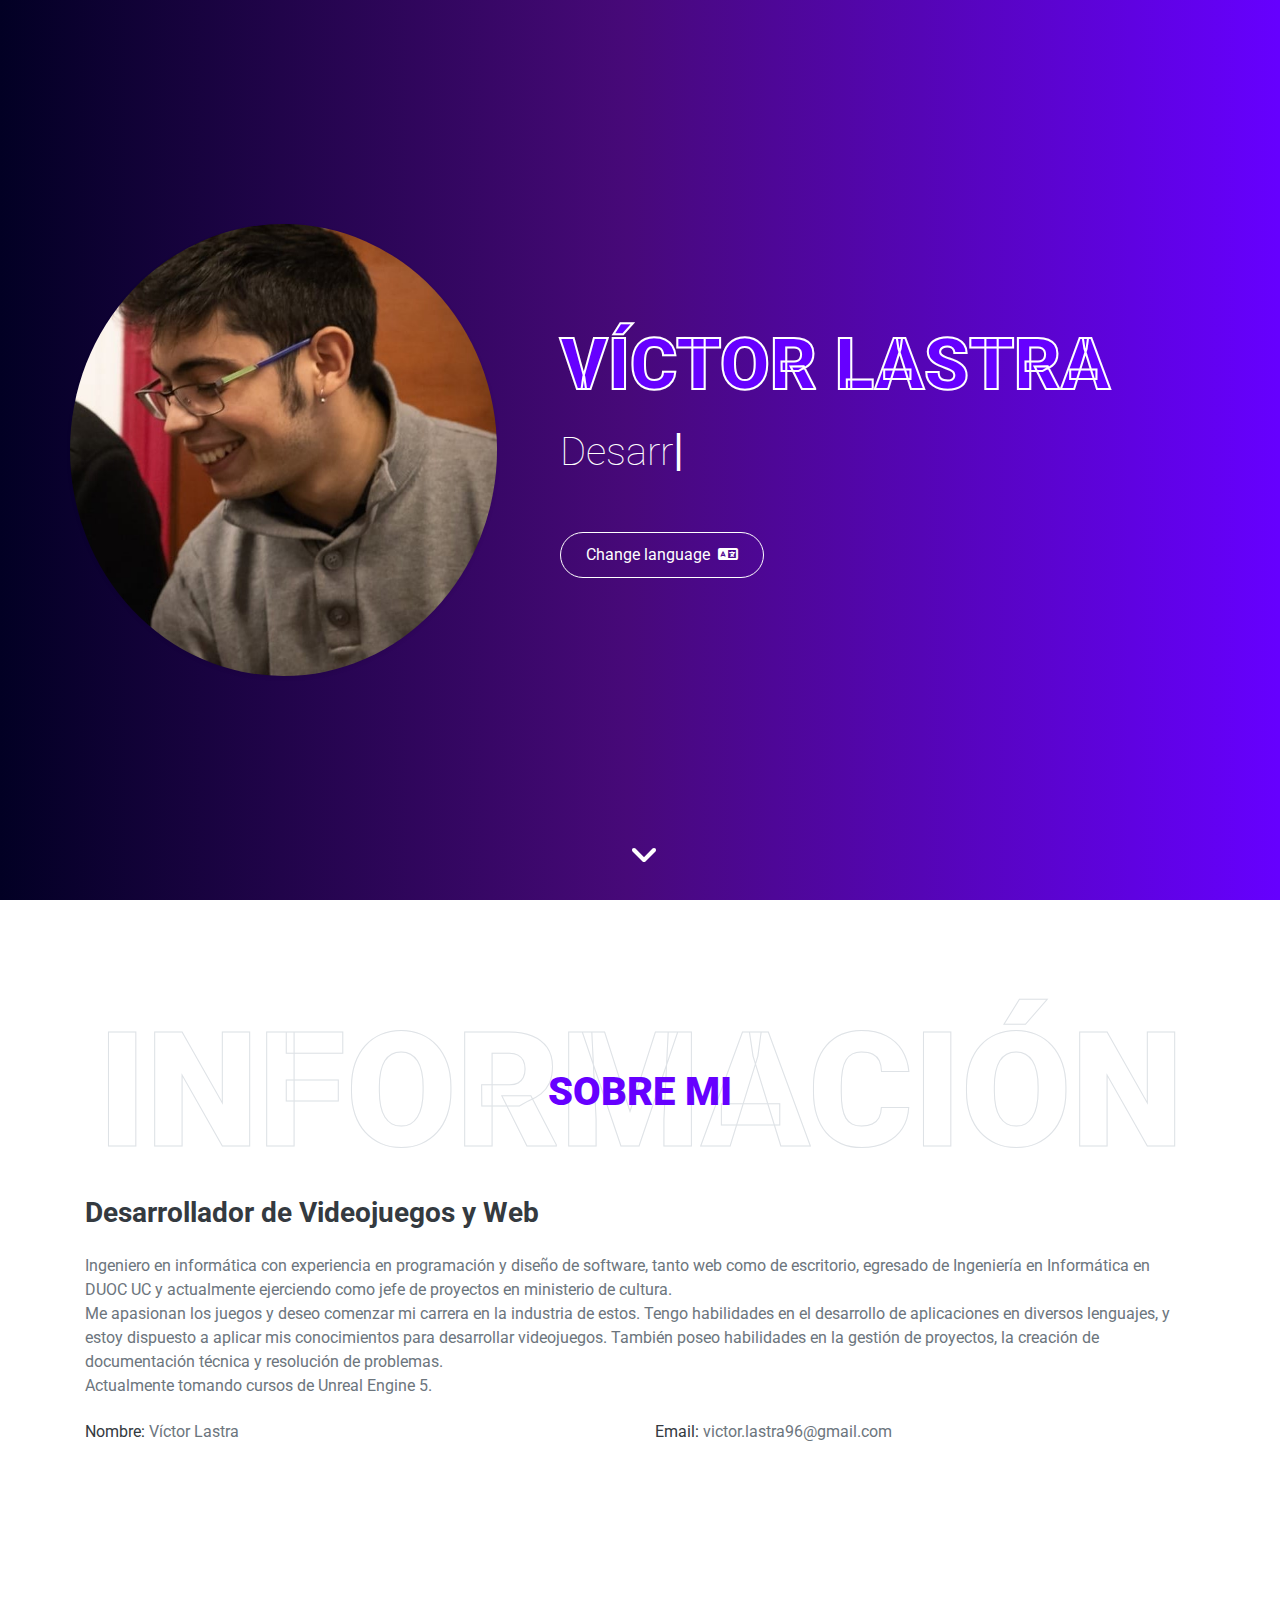
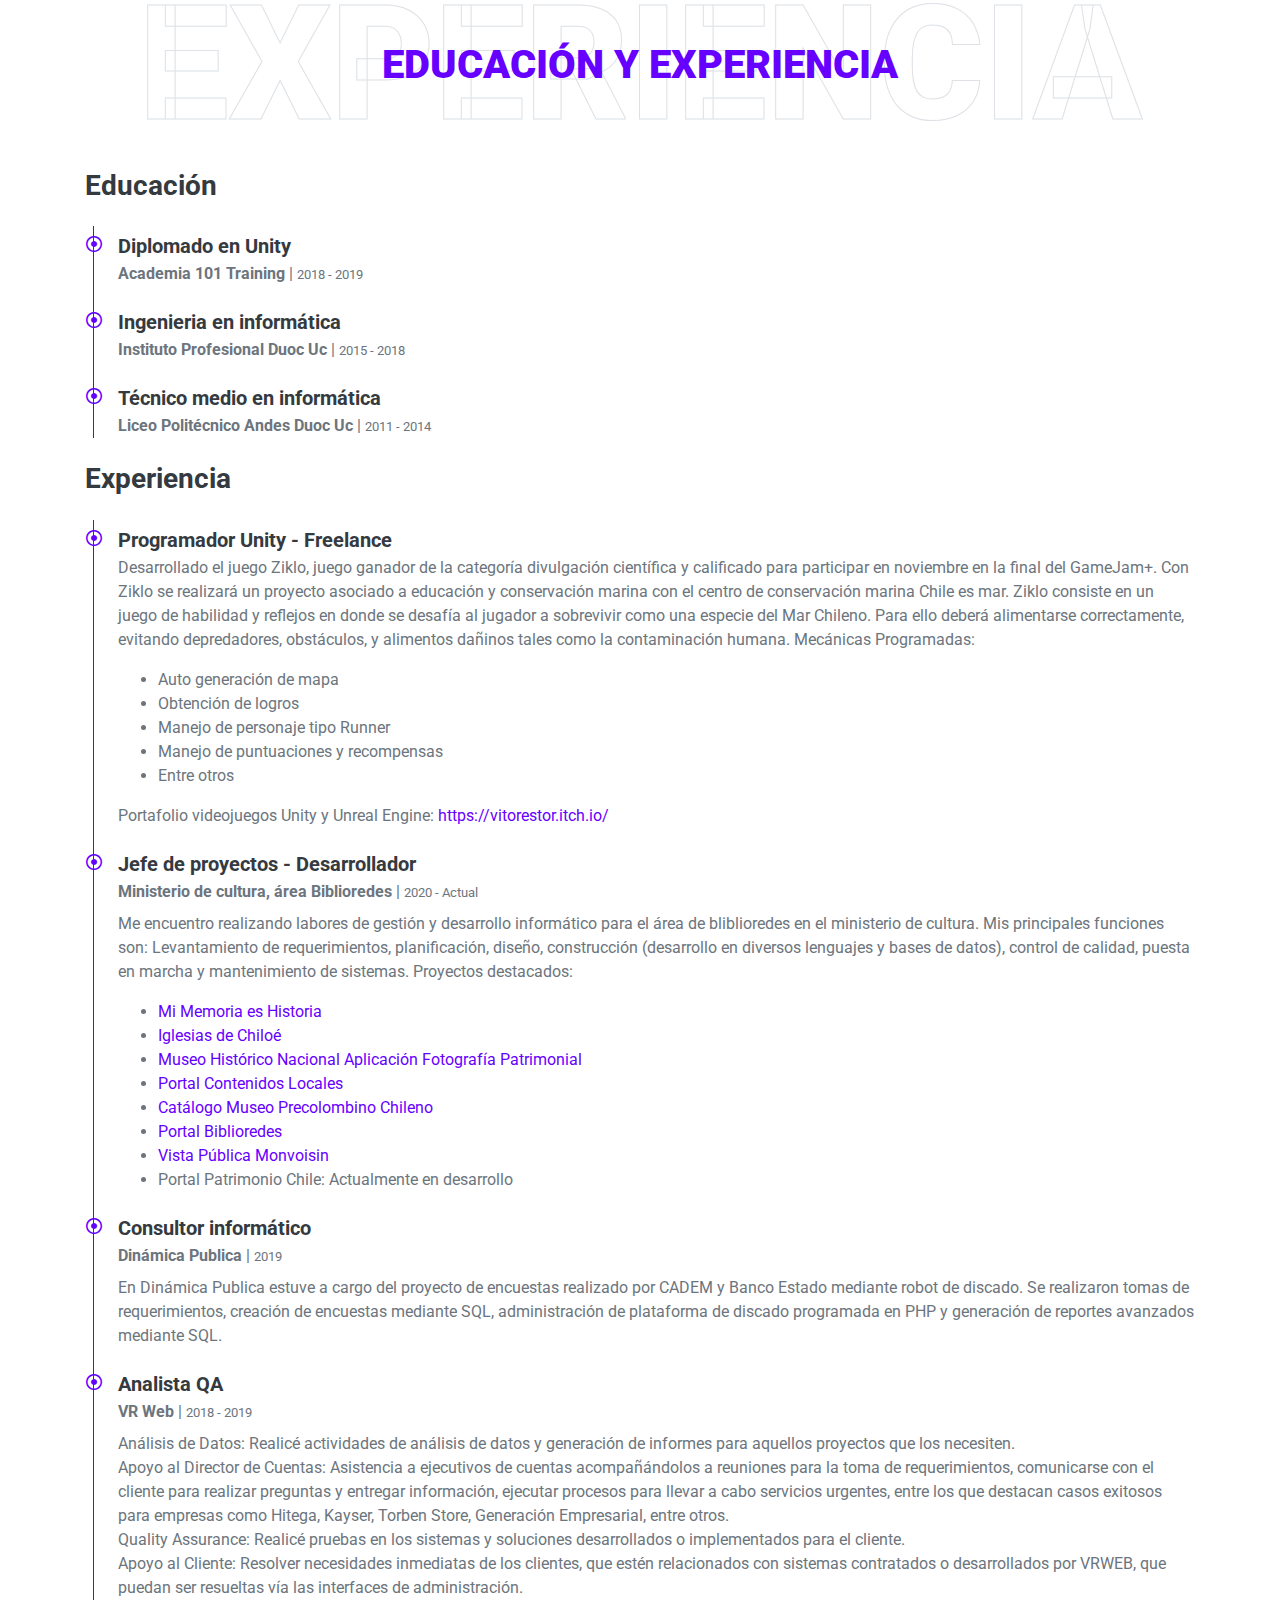
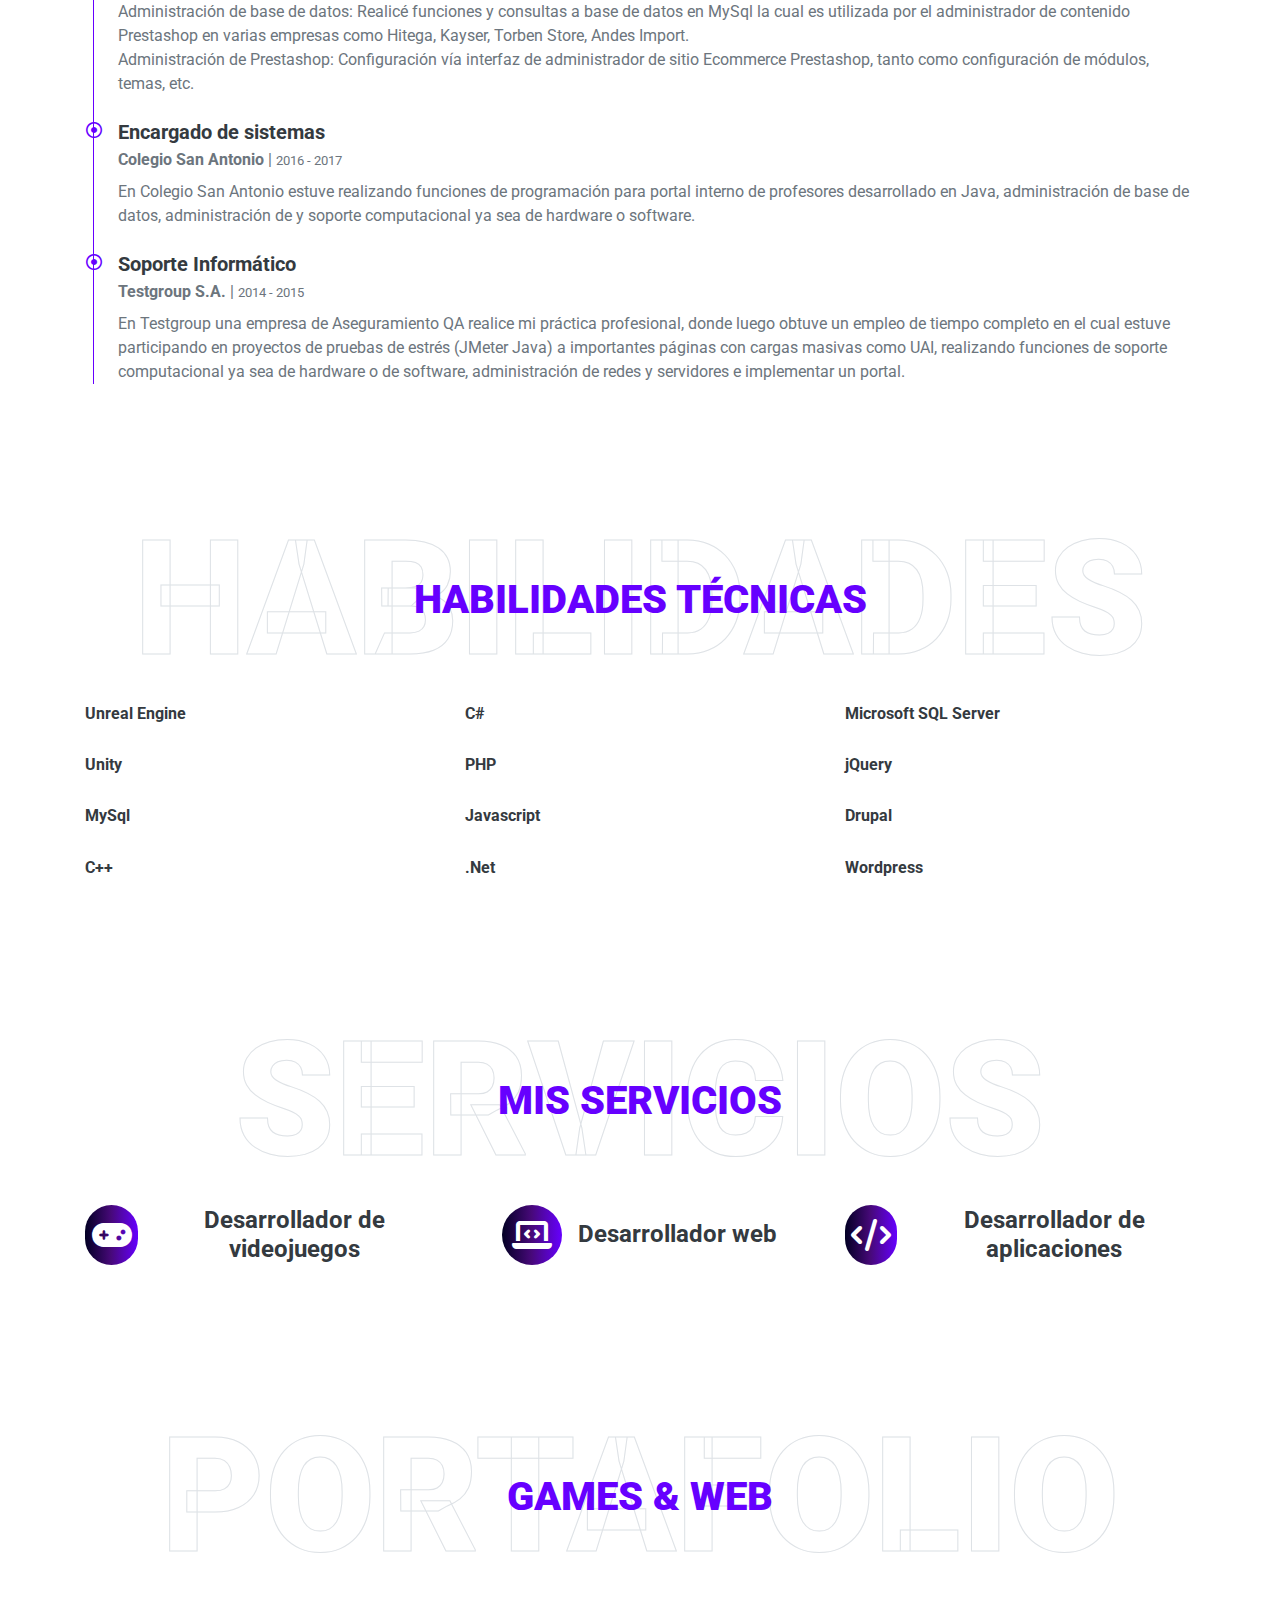
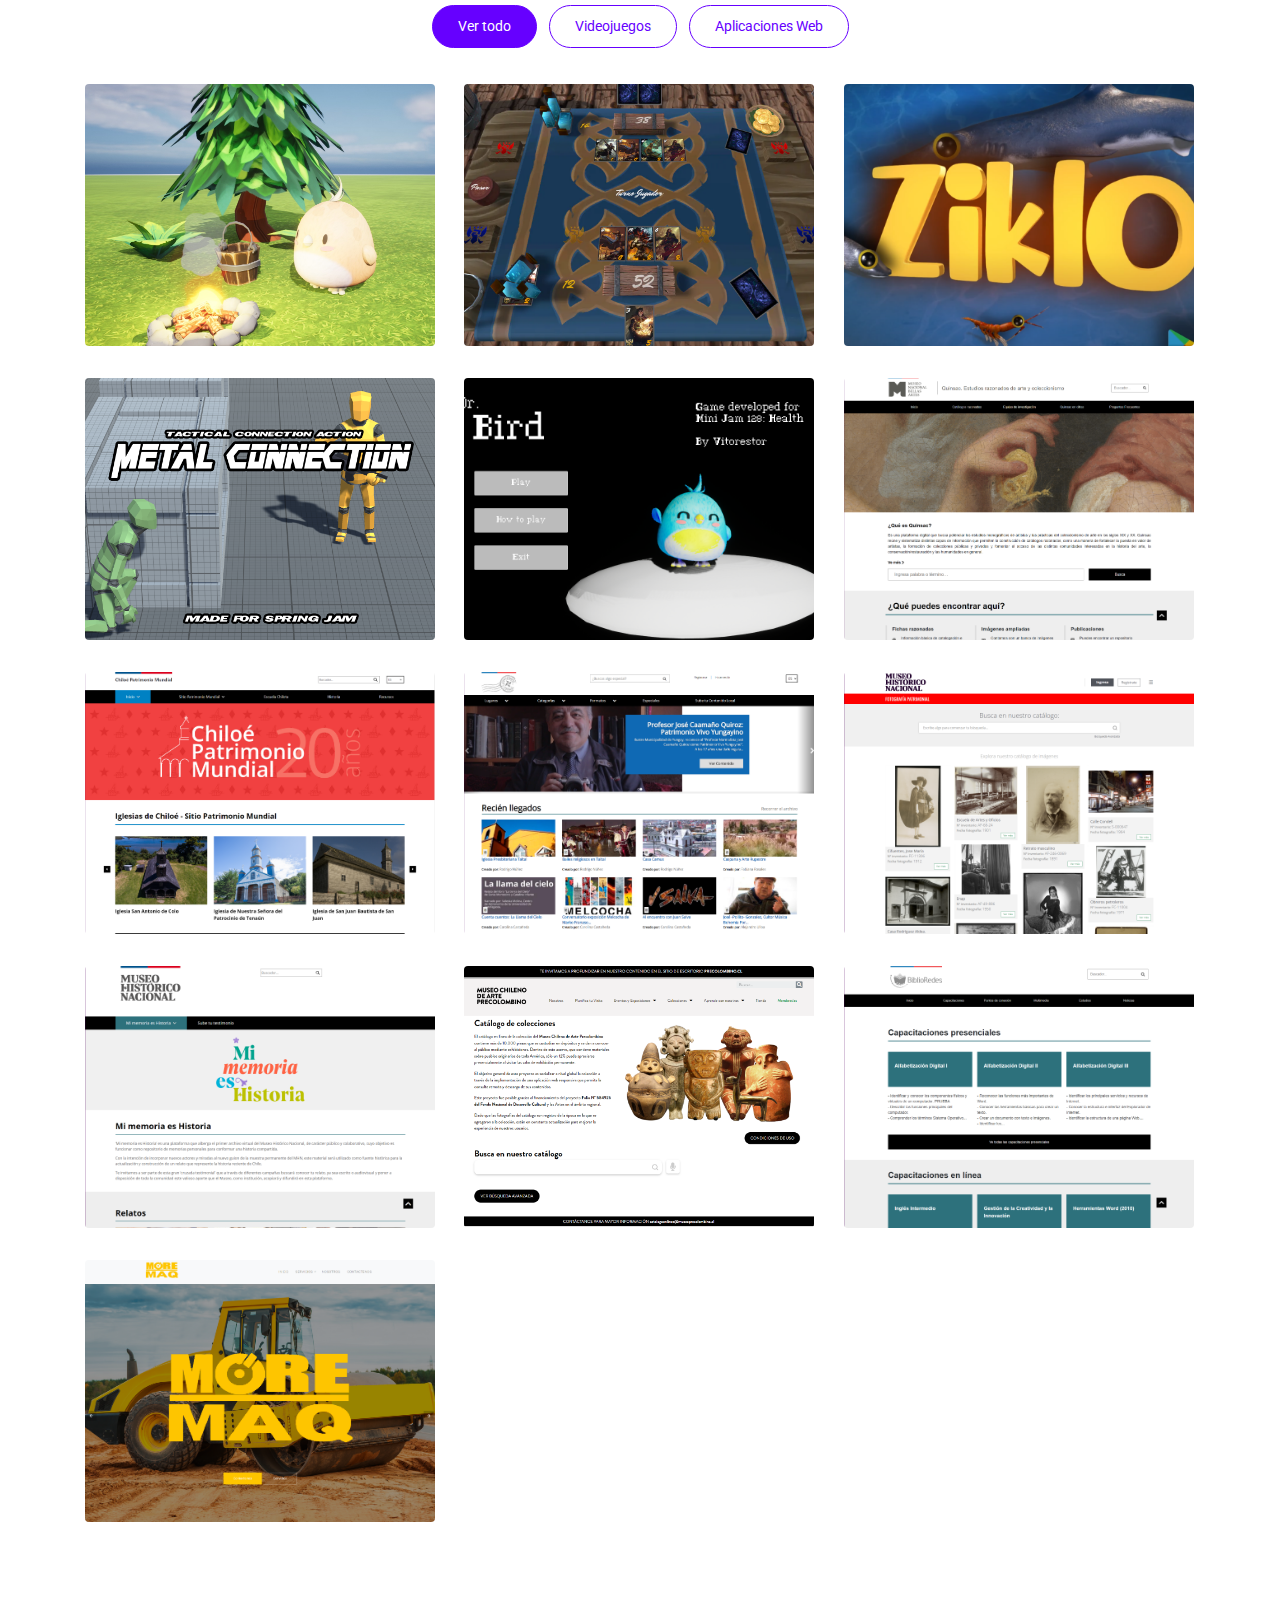
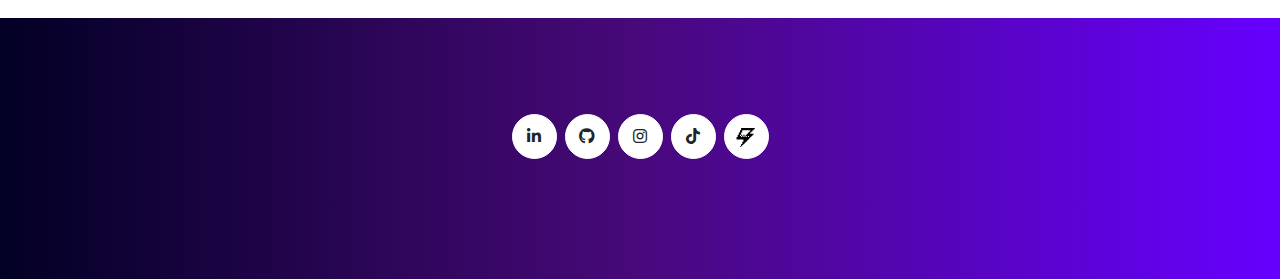
==== index.html @ 611d042e "nuevos cambios" ====
<!DOCTYPE html>
<html lang="en">

<head>
    <!-- Google tag (gtag.js) -->
    <script async src="https://www.googletagmanager.com/gtag/js?id=G-EV7QWQRDXM"></script>
    <script>
        window.dataLayer = window.dataLayer || [];
        function gtag() { dataLayer.push(arguments); }
        gtag('js', new Date());

        gtag('config', 'G-EV7QWQRDXM');
    </script>
    <meta charset="utf-8">
    <title>Víctor Lastra / Game & Web Developer</title>
    <meta content="width=device-width, initial-scale=1.0" name="viewport">
    <meta content="Víctor Lastra Curriculum" name="keywords">
    <meta content="Víctor Lastra Curriculum" name="description">

    <!-- Favicon -->
    <link href="img/favicon.ico" rel="icon">

    <!-- Google Web Fonts -->
    <link rel="preconnect" href="https://fonts.gstatic.com">
    <link href="https://fonts.googleapis.com/css2?family=Roboto:wght@300;400;500;700;900&display=swap" rel="stylesheet">

    <!-- Font Awesome -->
    <link href="https://cdnjs.cloudflare.com/ajax/libs/font-awesome/6.3.0/css/all.min.css" rel="stylesheet">

    <!-- Libraries Stylesheet -->
    <link href="lib/owlcarousel/assets/owl.carousel.min.css" rel="stylesheet">
    <link href="lib/lightbox/css/lightbox.min.css" rel="stylesheet">

    <!-- Customized Bootstrap Stylesheet -->
    <link href="css/style.css" rel="stylesheet">
</head>


<body data-spy="scroll" data-target=".navbar" data-offset="51">
    <!-- Navbar Start -->
    <nav class="navbar fixed-top shadow-sm navbar-expand-lg bg-light navbar-light py-3 py-lg-0 px-lg-5">
        <a href="index.html" class="navbar-brand ml-lg-3">
            <h1 class="m-0 display-5"><span class="text-primary">Víctor </span>Lastra</h1>
        </a>
        <button type="button" class="navbar-toggler" data-toggle="collapse" data-target="#navbarCollapse">
            <span class="navbar-toggler-icon"></span>
        </button>
        <div class="collapse navbar-collapse px-lg-3" id="navbarCollapse">
            <div class="navbar-nav m-auto py-0">
                <a href="#home" class="nav-item nav-link active">Home</a>
                <a href="#about" class="nav-item nav-link">Sobre mi</a>
                <a href="#qualification" class="nav-item nav-link">Experiencia</a>
                <a href="#skill" class="nav-item nav-link">Habilidades</a>
                <a href="#service" class="nav-item nav-link">Servicios</a>
                <a href="#portfolio" class="nav-item nav-link">Portafolio</a>
            </div>
            <a href="mailto:victor.lastra96@gmail.com" class="btn btn-outline-primary d-none d-lg-block">Contacto</a>
        </div>
    </nav>
    <!-- Navbar End -->


    <!-- Video Modal Start -->
    <div class="modal fade" id="videoModal" tabindex="-1" role="dialog" aria-labelledby="exampleModalLabel"
        aria-hidden="true">
        <div class="modal-dialog" role="document">
            <div class="modal-content">
                <div class="modal-body">
                    <button type="button" class="close" data-dismiss="modal" aria-label="Close">
                        <span aria-hidden="true">&times;</span>
                    </button>
                    <!-- 16:9 aspect ratio -->
                    <div class="embed-responsive embed-responsive-16by9">
                        <iframe class="embed-responsive-item" src="" id="video" allowscriptaccess="always"
                            allow="autoplay"></iframe>
                    </div>
                </div>
            </div>
        </div>
    </div>
    <!-- Video Modal End -->


    <!-- Header Start -->
    <div class="container-fluid bg-primary d-flex align-items-center mb-5 py-5" id="home" style="min-height: 100vh;">
        <div class="container">
            <div class="row align-items-center">
                <div class="col-lg-5 px-5 pl-lg-0 pb-5 pb-lg-0">
                    <img class="img-fluid w-100 rounded-circle shadow-sm" src="img/profile.jpg" alt="">
                </div>
                <div class="col-lg-7 text-center text-lg-left">
                    <h1 class="display-3 text-uppercase text-primary mb-2" style="-webkit-text-stroke: 2px #ffffff;">
                        Víctor Lastra</h1>
                    <h1 class="typed-text-output d-inline font-weight-lighter text-white"></h1>
                    <div class="esp typed-text d-none">Desarrollador de videojuegos</div>
                    <div class="d-flex align-items-center justify-content-center justify-content-lg-start pt-5">

                        <a href="en.html" class="esp btn btn-outline-light mr-5">Change language <i
                                class="fas pl-1 fa-language"></i></a>
                    </div>
                </div>
            </div>
        </div>
    </div>
    <!-- Header End -->


    <!-- About Start -->
    <div class="container-fluid py-5" id="about">
        <div class="container">
            <div class="position-relative d-flex align-items-center justify-content-center">
                <h1 class="display-1 text-uppercase text-white" style="-webkit-text-stroke: 1px #dee2e6;">Información
                </h1>
                <h1 class="esp position-absolute text-uppercase text-primary">Sobre mi</h1>
            </div>
            <div class="row align-items-center">
                <!-- <div class="col-lg-5 pb-4 pb-lg-0">
                    <img class="img-fluid rounded w-100" src="img/about.jpg" alt="">
                </div> -->
                <div class="col-lg-12">
                    <h3 class="mb-4">Desarrollador de Videojuegos y Web</h3>
                    <p>Ingeniero en informática con experiencia en programación y diseño de software, tanto web como de
                        escritorio, egresado de Ingeniería en Informática en DUOC UC y actualmente ejerciendo como jefe
                        de proyectos en ministerio de cultura.<br>
                        Me apasionan los juegos y deseo comenzar mi carrera en la industria de estos.
                        Tengo habilidades en el desarrollo de aplicaciones en diversos lenguajes, y estoy dispuesto a
                        aplicar mis conocimientos para desarrollar videojuegos.
                        También poseo habilidades en la gestión de proyectos, la creación de documentación técnica y
                        resolución de problemas.<br>Actualmente tomando cursos de Unreal Engine 5.</p>
                    <div class="row mb-3">
                        <div class="col-sm-6 py-2">
                            <h6>Nombre: <span class="text-secondary">Víctor Lastra</span></h6>
                        </div>
                        <!-- <div class="col-sm-6 py-2"><h6>Birthday: <span class="text-secondary">1 April 1990</span></h6></div>
                        <div class="col-sm-6 py-2"><h6>Degree: <span class="text-secondary">Master</span></h6></div>
                        <div class="col-sm-6 py-2"><h6>Experience: <span class="text-secondary">10 Years</span></h6></div> -->

                        <div class="col-sm-6 py-2">
                            <h6>Email: <span class="text-secondary">victor.lastra96@gmail.com</span></h6>
                        </div>
                        <!-- <div class="col-sm-6 py-2"><h6>Address: <span class="text-secondary">123 Street, New York, USA</span></h6></div>
                        <div class="col-sm-6 py-2"><h6>Freelance: <span class="text-secondary">Available</span></h6></div> -->
                    </div>
                </div>
            </div>
        </div>
    </div>
    <!-- About End -->


    <!-- Qualification Start -->
    <div class="container-fluid py-5" id="qualification">
        <div class="container">
            <div class="position-relative d-flex align-items-center justify-content-center">
                <h1 class="display-1 text-uppercase text-white" style="-webkit-text-stroke: 1px #dee2e6;">Experiencia
                </h1>
                <h1 class="position-absolute text-uppercase text-primary">Educación y Experiencia</h1>
            </div>
            <div class="row align-items-center">
                <div class="col-lg-12">
                    <h3 class="mb-4">Educación</h3>
                    <div class="border-left border-primary pt-2 pl-4 ml-2">
                        <div class="position-relative mb-4">
                            <i class="far fa-dot-circle text-primary position-absolute"
                                style="top: 2px; left: -32px;"></i>
                            <h5 class="font-weight-bold mb-1">Diplomado en Unity</h5>
                            <p class="mb-2"><strong>Academia 101 Training</strong> | <small>2018 - 2019</small></p>

                        </div>
                        <div class="position-relative mb-4">
                            <i class="far fa-dot-circle text-primary position-absolute"
                                style="top: 2px; left: -32px;"></i>
                            <h5 class="font-weight-bold mb-1">Ingenieria en informática</h5>
                            <p class="mb-2"><strong>Instituto Profesional Duoc Uc</strong> | <small>2015 - 2018</small>
                            </p>

                        </div>
                        <div class="position-relative mb-4">
                            <i class="far fa-dot-circle text-primary position-absolute"
                                style="top: 2px; left: -32px;"></i>
                            <h5 class="font-weight-bold mb-1">Técnico medio en informática</h5>
                            <p class="mb-2"><strong>Liceo Politécnico Andes Duoc Uc</strong> | <small>2011 -
                                    2014</small></p>

                        </div>
                    </div>
                </div>
                <div class="col-lg-12">
                    <h3 class="mb-4">Experiencia</h3>
                    <div class="border-left border-primary pt-2 pl-4 ml-2">
                        <div class="position-relative mb-4">
                            <i class="far fa-dot-circle text-primary position-absolute"
                                style="top: 2px; left: -32px;"></i>
                            <h5 class="font-weight-bold mb-1">Programador Unity - Freelance</h5>

                            <p>Desarrollado el juego Ziklo, juego ganador de la categoría divulgación científica y
                                calificado para participar en noviembre en la final del GameJam+.
                                Con Ziklo se realizará un proyecto asociado a educación y conservación marina con el
                                centro de conservación marina Chile es mar.
                                Ziklo consiste en un juego de habilidad y reflejos en donde se desafía al jugador a
                                sobrevivir como una especie del Mar Chileno.
                                Para ello deberá alimentarse correctamente, evitando depredadores, obstáculos, y
                                alimentos dañinos tales como la contaminación humana.
                                Mecánicas Programadas:
                            <ul>
                                <li>Auto generación de mapa</li>
                                <li>Obtención de logros</li>
                                <li>Manejo de personaje tipo Runner</li>
                                <li>Manejo de puntuaciones y recompensas</li>
                                <li>Entre otros</li>
                            </ul>

                            Portafolio videojuegos Unity y Unreal Engine: <a target="_blank"
                                href="https://vitorestor.itch.io/">https://vitorestor.itch.io/</a>

                            </p>
                        </div>
                        <div class="position-relative mb-4">
                            <i class="far fa-dot-circle text-primary position-absolute"
                                style="top: 2px; left: -32px;"></i>
                            <h5 class="font-weight-bold mb-1">Jefe de proyectos - Desarrollador</h5>
                            <p class="mb-2"><strong>Ministerio de cultura, área Biblioredes</strong> | <small>2020 -
                                    Actual</small></p>
                            <p>Me encuentro realizando labores de gestión y desarrollo informático para el área de
                                bliblioredes en el ministerio de cultura.
                                Mis principales funciones son:
                                Levantamiento de requerimientos, planificación, diseño, construcción (desarrollo en
                                diversos lenguajes y bases de datos), control de calidad, puesta en marcha y
                                mantenimiento de sistemas.
                                Proyectos destacados:
                            <ul>
                                <li><a target="_blank" href="https://mimemoria.mhn.gob.cl/">Mi Memoria es Historia</a>
                                </li>
                                <li><a target="_blank" href="https://chiloepatrimoniomundial.gob.cl/">Iglesias de
                                        Chiloé</a></li>
                                <li><a target="_blank" href="https://www.fotografiapatrimonial.cl/">Museo Histórico
                                        Nacional Aplicación
                                        Fotografía Patrimonial</a></li>
                                <li><a target="_blank" href="https://www.contenidoslocales.cl/">Portal Contenidos
                                        Locales</a></li>
                                <li><a target="_blank" href="https://museo.precolombino.cl/catalogo-en-linea/">Catálogo
                                        Museo
                                        Precolombino Chileno</a></li>
                                <li><a target="_blank" href="https://www.biblioredes.gob.cl/">Portal Biblioredes</a>
                                </li>
                                <li><a target="_blank" href="https://quinsac.mnba.gob.cl/">Vista Pública Monvoisin</a>
                                </li>
                                <li><a target="_blank" href=""></a>Portal Patrimonio Chile: Actualmente en desarrollo
                                </li>

                            </ul>
                            </p>
                        </div>
                        <div class="position-relative mb-4">
                            <i class="far fa-dot-circle text-primary position-absolute"
                                style="top: 2px; left: -32px;"></i>
                            <h5 class="font-weight-bold mb-1">Consultor informático</h5>
                            <p class="mb-2"><strong>Dinámica Publica</strong> | <small>2019</small></p>
                            <p>En Dinámica Publica estuve a cargo del proyecto de encuestas realizado por CADEM y Banco
                                Estado mediante robot de discado.
                                Se realizaron tomas de requerimientos, creación de encuestas mediante SQL,
                                administración de plataforma de discado programada en PHP y generación de reportes
                                avanzados mediante SQL.
                            </p>
                        </div>
                        <div class="position-relative mb-4">
                            <i class="far fa-dot-circle text-primary position-absolute"
                                style="top: 2px; left: -32px;"></i>
                            <h5 class="font-weight-bold mb-1">Analista QA</h5>
                            <p class="mb-2"><strong>VR Web</strong> | <small>2018 - 2019</small></p>
                            <p>Análisis de Datos: Realicé actividades de análisis de datos y generación de
                                informes para aquellos proyectos que los necesiten. <br>
                                Apoyo al Director de Cuentas: Asistencia a ejecutivos de cuentas acompañándolos a
                                reuniones para la toma de requerimientos, comunicarse con el cliente para realizar
                                preguntas y entregar información, ejecutar procesos para llevar a cabo servicios
                                urgentes, entre los que destacan casos exitosos para empresas como Hitega, Kayser,
                                Torben Store, Generación Empresarial, entre otros.<br>
                                Quality Assurance: Realicé pruebas en los sistemas y soluciones desarrollados o
                                implementados para el cliente.<br>
                                Apoyo al Cliente: Resolver necesidades inmediatas de los clientes, que estén
                                relacionados con sistemas contratados o desarrollados por VRWEB, que puedan ser
                                resueltas vía las interfaces de administración.<br>
                                Administración de base de datos: Realicé funciones y consultas a base de datos en MySql
                                la cual es utilizada por el administrador de contenido Prestashop en varias empresas
                                como Hitega, Kayser, Torben Store, Andes Import.<br>
                                Administración de Prestashop: Configuración vía interfaz de administrador de sitio
                                Ecommerce Prestashop, tanto como configuración de módulos, temas, etc.
                            </p>
                        </div>
                        <div class="position-relative mb-4">
                            <i class="far fa-dot-circle text-primary position-absolute"
                                style="top: 2px; left: -32px;"></i>
                            <h5 class="font-weight-bold mb-1">Encargado de sistemas</h5>
                            <p class="mb-2"><strong>Colegio San Antonio</strong> | <small>2016 - 2017</small></p>
                            <p>En Colegio San Antonio estuve realizando funciones de programación para portal interno de
                                profesores desarrollado en Java, administración de base de datos, administración de y
                                soporte computacional ya sea de hardware o software.</p>
                        </div>
                        <div class="position-relative mb-4">
                            <i class="far fa-dot-circle text-primary position-absolute"
                                style="top: 2px; left: -32px;"></i>
                            <h5 class="font-weight-bold mb-1">Soporte Informático</h5>
                            <p class="mb-2"><strong>Testgroup S.A.</strong> | <small>2014 - 2015</small></p>
                            <p>En Testgroup una empresa de Aseguramiento QA realice mi práctica profesional, donde luego
                                obtuve un empleo de tiempo completo en el cual estuve participando en proyectos de
                                pruebas de estrés (JMeter Java) a importantes páginas con cargas masivas como UAI,
                                realizando funciones de soporte computacional ya sea de hardware o de software,
                                administración de redes y servidores e implementar un portal.</p>
                        </div>
                    </div>
                </div>
            </div>
        </div>
    </div>
    <!-- Qualification End -->


    <!-- Skill Start -->
    <div class="container-fluid py-5" id="skill">
        <div class="container">
            <div class="position-relative d-flex align-items-center justify-content-center">
                <h1 class="display-1 text-uppercase text-white" style="-webkit-text-stroke: 1px #dee2e6;">HABILIDADES
                </h1>
                <h1 class="position-absolute text-uppercase text-primary">Habilidades Técnicas</h1>
            </div>
            <div class="row align-items-center">
                <div class="col-md-4">
                    <div class="skill mb-4">
                        <div class="d-flex justify-content-between">
                            <h6 class="font-weight-bold">Unreal Engine</h6>
                        </div>
                    </div>
                    <div class="skill mb-4">
                        <div class="d-flex justify-content-between">
                            <h6 class="font-weight-bold">Unity</h6>

                        </div>
                    </div>
                    <div class="skill mb-4">
                        <div class="d-flex justify-content-between">
                            <h6 class="font-weight-bold">MySql</h6>
                        </div>
                    </div>
                    <div class="skill mb-4">
                        <div class="d-flex justify-content-between">
                            <h6 class="font-weight-bold">C++</h6>

                        </div>
                    </div>
                </div>
                <div class="col-md-4">
                    <div class="skill mb-4">
                        <div class="d-flex justify-content-between">
                            <h6 class="font-weight-bold">C#</h6>

                        </div>
                    </div>
                    <div class="skill mb-4">
                        <div class="d-flex justify-content-between">
                            <h6 class="font-weight-bold">PHP</h6>

                        </div>
                    </div>
                    <div class="skill mb-4">
                        <div class="d-flex justify-content-between">
                            <h6 class="font-weight-bold">Javascript</h6>

                        </div>
                    </div>
                    <div class="skill mb-4">
                        <div class="d-flex justify-content-between">
                            <h6 class="font-weight-bold">.Net</h6>

                        </div>
                    </div>
                </div>
                <div class="col-md-4">
                    <div class="skill mb-4">
                        <div class="d-flex justify-content-between">
                            <h6 class="font-weight-bold">Microsoft SQL Server</h6>

                        </div>
                    </div>
                    <div class="skill mb-4">
                        <div class="d-flex justify-content-between">
                            <h6 class="font-weight-bold">jQuery</h6>

                        </div>
                    </div>
                    <div class="skill mb-4">
                        <div class="d-flex justify-content-between">
                            <h6 class="font-weight-bold">Drupal</h6>

                        </div>
                    </div>
                    <div class="skill mb-4">
                        <div class="d-flex justify-content-between">
                            <h6 class="font-weight-bold">Wordpress</h6>

                        </div>
                    </div>
                </div>
            </div>
        </div>
    </div>
    <!-- Skill End -->


    <!-- Services Start -->
    <div class="container-fluid pt-5" id="service">
        <div class="container">
            <div class="position-relative d-flex align-items-center justify-content-center">
                <h1 class="display-1 text-uppercase text-white" style="-webkit-text-stroke: 1px #dee2e6;">Servicios</h1>
                <h1 class="position-absolute text-uppercase text-primary">Mis Servicios</h1>
            </div>
            <div class="row pb-3">
                <div class="col-lg-4 col-md-6 text-center mb-5">
                    <div class="d-flex align-items-center justify-content-center mb-4">
                        <i class="fa fa-2x fa-gamepad service-icon bg-primary text-white mr-3"></i>
                        <h4 class="font-weight-bold m-0">Desarrollador de videojuegos</h4>
                    </div>

                </div>
                <div class="col-lg-4 col-md-6 text-center mb-5">
                    <div class="d-flex align-items-center justify-content-center mb-4">
                        <i class="fa fa-2x fa-laptop-code service-icon bg-primary text-white mr-3"></i>
                        <h4 class="font-weight-bold m-0">Desarrollador web</h4>
                    </div>

                </div>
                <div class="col-lg-4 col-md-6 text-center mb-5">
                    <div class="d-flex align-items-center justify-content-center mb-4">
                        <i class="fas fa-2x fa-code service-icon bg-primary text-white mr-3"></i>
                        <h4 class="font-weight-bold m-0">Desarrollador de aplicaciones</h4>
                    </div>

                </div>
            </div>
        </div>
    </div>
    <!-- Services End -->


    <!-- Portfolio Start -->
    <div class="container-fluid pt-5 pb-3" id="portfolio">
        <div class="container">
            <div class="position-relative d-flex align-items-center justify-content-center">
                <h1 class="display-1 text-uppercase text-white" style="-webkit-text-stroke: 1px #dee2e6;">Portafolio
                </h1>
                <h1 class="position-absolute text-uppercase text-primary">Games & Web</h1>
            </div>
            <div class="row">
                <div class="col-12 text-center mb-2">
                    <ul class="list-inline mb-4" id="portfolio-flters">
                        <li class="btn btn-sm btn-outline-primary m-1 active" data-filter="*">Ver todo</li>
                        <li class="btn btn-sm btn-outline-primary m-1" data-filter=".first">Videojuegos</li>
                        <li class="btn btn-sm btn-outline-primary m-1" data-filter=".second">Aplicaciones Web</li>
                    </ul>
                </div>
            </div>
            <div class="row portfolio-container">
                <div class="col-lg-4 col-md-6 mb-4 portfolio-item first">
                    <div class="position-relative overflow-hidden mb-2">
                        <img class="img-fluid rounded w-100" src="img/indev.jpeg" alt="">
                        <div class="portfolio-btn bg-primary d-flex align-items-center justify-content-center">
                            <h5 class="text-white font-weight-bold mb-1">En desarrollo <br><br>
                                <svg style="color: white" role="img" viewBox="0 0 24 24"
                                    xmlns="http://www.w3.org/2000/svg">
                                    <title>Unreal Engine</title>
                                    <path
                                        d="M12 0a12 12 0 1012 12A12 12 0 0012 0zm0 23.52A11.52 11.52 0 1123.52 12 11.52 11.52 0 0112 23.52zm7.13-9.791c-.206.997-1.126 3.557-4.06 4.942l-1.179-1.325-1.988 2a7.338 7.338 0 01-5.804-2.978 2.859 2.859 0 00.65.123c.326.006.678-.114.678-.66v-5.394a.89.89 0 00-1.116-.89c-.92.212-1.656 2.509-1.656 2.509a7.304 7.304 0 012.528-5.597 7.408 7.408 0 013.73-1.721c-1.006.573-1.57 1.507-1.57 2.29 0 1.262.76 1.109.984.923v7.28a1.157 1.157 0 00.148.256 1.075 1.075 0 00.88.445c.76 0 1.747-.868 1.747-.868V9.172c0-.6-.452-1.324-.905-1.572 0 0 .838-.149 1.484.346a5.537 5.537 0 01.387-.425c1.508-1.48 2.929-1.902 4.112-2.112 0 0-2.151 1.69-2.151 3.96 0 1.687.043 5.801.043 5.801.799.771 1.986-.342 3.059-1.441Z"
                                        fill="white"></path>
                                </svg>
                                <br>
                                <a target="_blank" href="https://www.instagram.com/adevelguy/"><i
                                        class="fab fa-instagram"></i></a>
                                <a target="_blank" href="https://www.tiktok.com/@adevelguy"><i
                                        class="fab fa-tiktok"></i></a>
                            </h5>
                        </div>
                    </div>
                </div>
                <div class="col-lg-4 col-md-6 mb-4 portfolio-item first">
                    <div class="position-relative overflow-hidden mb-2">
                        <img class="img-fluid rounded w-100" src="img/gwentv2.png" alt="">
                        <div class="portfolio-btn bg-primary d-flex align-items-center justify-content-center">
                            <a target="_blank" href="https://gamejolt.com/games/AnotherkindofGwent/450909">
                                <i class="text-white fa-solid fa-arrow-up-right-from-square"
                                    style="font-size: 60px;"></i>
                            </a>
                        </div>
                    </div>
                </div>
                <div class="col-lg-4 col-md-6 mb-4 portfolio-item first">
                    <div class="position-relative overflow-hidden mb-2">
                        <img class="img-fluid rounded w-100" src="img/Ziklo.png" alt="">
                        <div class="portfolio-btn bg-primary d-flex align-items-center justify-content-center">
                            <a target="_blank" href="https://gamejolt.com/games/ziklo/430790">
                                <i class="text-white fa-solid fa-arrow-up-right-from-square"
                                    style="font-size: 60px;"></i>
                            </a>
                        </div>
                    </div>
                </div>
                <div class="col-lg-4 col-md-6 mb-4 portfolio-item first">
                    <div class="position-relative overflow-hidden mb-2">
                        <img class="img-fluid rounded w-100" src="img/metalconnection.png" alt="">
                        <div class="portfolio-btn bg-primary d-flex align-items-center justify-content-center">
                            <a target="_blank" href="https://vitorestor.itch.io/metal-connection">
                                <i class="text-white fa-solid fa-arrow-up-right-from-square"
                                    style="font-size: 60px;"></i>
                            </a>
                        </div>
                    </div>
                </div>
                <div class="col-lg-4 col-md-6 mb-4 portfolio-item first">
                    <div class="position-relative overflow-hidden mb-2">
                        <img class="img-fluid rounded w-100" src="img/drBird1.png" alt="">
                        <div class="portfolio-btn bg-primary d-flex align-items-center justify-content-center">
                            <a target="_blank" href="https://vitorestor.itch.io/dr-bird">
                                <i class="text-white fa-solid fa-arrow-up-right-from-square"
                                    style="font-size: 60px;"></i>
                            </a>
                        </div>
                    </div>
                </div>
                <div class="col-lg-4 col-md-6 mb-4 portfolio-item second">
                    <div class="position-relative overflow-hidden mb-2">
                        <img class="img-fluid rounded w-100" src="img/catalogoMNBA.png" alt="">
                        <div class="portfolio-btn bg-primary d-flex align-items-center justify-content-center">
                            <a target="_blank" href="https://quinsac.mnba.gob.cl/">
                                <i class="text-white fa-solid fa-arrow-up-right-from-square"
                                    style="font-size: 60px;"></i>
                            </a>
                        </div>
                    </div>
                </div>
                <div class="col-lg-4 col-md-6 mb-4 portfolio-item second">
                    <div class="position-relative overflow-hidden mb-2">
                        <img class="img-fluid rounded w-100" src="img/chiloe.png" alt="">
                        <div class="portfolio-btn bg-primary d-flex align-items-center justify-content-center">
                            <a target="_blank" href="https://chiloepatrimoniomundial.gob.cl/">
                                <i class="text-white fa-solid fa-arrow-up-right-from-square"
                                    style="font-size: 60px;"></i>
                            </a>
                        </div>
                    </div>
                </div>
                <div class="col-lg-4 col-md-6 mb-4 portfolio-item second">
                    <div class="position-relative overflow-hidden mb-2">
                        <img class="img-fluid rounded w-100" src="img/contenidosLocales.png" alt="">
                        <div class="portfolio-btn bg-primary d-flex align-items-center justify-content-center">
                            <a target="_blank" href="https://www.contenidoslocales.cl/">
                                <i class="text-white fa-solid fa-arrow-up-right-from-square"
                                    style="font-size: 60px;"></i>
                            </a>
                        </div>
                    </div>
                </div>
                <div class="col-lg-4 col-md-6 mb-4 portfolio-item second">
                    <div class="position-relative overflow-hidden mb-2">
                        <img class="img-fluid rounded w-100" src="img/fotpat.png" alt="">
                        <div class="portfolio-btn bg-primary d-flex align-items-center justify-content-center">
                            <a target="_blank" href="https://www.fotografiapatrimonial.cl/">
                                <i class="text-white fa-solid fa-arrow-up-right-from-square"
                                    style="font-size: 60px;"></i>
                            </a>
                        </div>
                    </div>
                </div>
                <div class="col-lg-4 col-md-6 mb-4 portfolio-item second">
                    <div class="position-relative overflow-hidden mb-2">
                        <img class="img-fluid rounded w-100" src="img/mimemoria.png" alt="">
                        <div class="portfolio-btn bg-primary d-flex align-items-center justify-content-center">
                            <a target="_blank" href="https://mimemoria.mhn.gob.cl/">
                                <i class="text-white fa-solid fa-arrow-up-right-from-square"
                                    style="font-size: 60px;"></i>
                            </a>
                        </div>
                    </div>
                </div>
                <div class="col-lg-4 col-md-6 mb-4 portfolio-item second">
                    <div class="position-relative overflow-hidden mb-2">
                        <img class="img-fluid rounded w-100" src="img/catalogoMCHAP.png" alt="">
                        <div class="portfolio-btn bg-primary d-flex align-items-center justify-content-center">
                            <a target="_blank" href="https://museo.precolombino.cl/catalogo-en-linea/">
                                <i class="text-white fa-solid fa-arrow-up-right-from-square"
                                    style="font-size: 60px;"></i>
                            </a>
                        </div>
                    </div>
                </div>
                <div class="col-lg-4 col-md-6 mb-4 portfolio-item second">
                    <div class="position-relative overflow-hidden mb-2">
                        <img class="img-fluid rounded w-100" src="img/sitioBiblioredes.png" alt="">
                        <div class="portfolio-btn bg-primary d-flex align-items-center justify-content-center">
                            <a target="_blank" href="https://www.biblioredes.gob.cl/">
                                <i class="text-white fa-solid fa-arrow-up-right-from-square"
                                    style="font-size: 60px;"></i>
                            </a>
                        </div>
                    </div>
                </div>
                <div class="col-lg-4 col-md-6 mb-4 portfolio-item second">
                    <div class="position-relative overflow-hidden mb-2">
                        <img class="img-fluid rounded w-100" src="img/moremaq.png" alt="">
                        <div class="portfolio-btn bg-primary d-flex align-items-center justify-content-center">
                            <a target="_blank" href="https://moremaq.cl/">
                                <i class="text-white fa-solid fa-arrow-up-right-from-square"
                                    style="font-size: 60px;"></i>
                            </a>
                        </div>
                    </div>
                </div>

            </div>
        </div>
    </div>
    <!-- Portfolio End -->











    <!-- Footer Start -->
    <div class="container-fluid bg-primary text-white mt-5 py-5 px-sm-3 px-md-5">
        <div class="container text-center py-5">
            <div class="d-flex justify-content-center mb-4">
                <a class="btn btn-light btn-social mr-2" target="_blank"
                    href="https://www.linkedin.com/in/v%C3%ADctor-lastra-barrera-7873aa152/"><i
                        class="fab fa-linkedin-in"></i></a>
                <a class="btn btn-light btn-social mr-2" target="_blank" href="https://github.com/vilastra">
                    <i class="fab fa-github"></i></a>
                <a class="btn btn-light btn-social mr-2" target="_blank" href="https://www.instagram.com/adevelguy/"><i
                        class="fab fa-instagram"></i></a>
                <a class="btn btn-light btn-social mr-2" target="_blank" href="https://www.tiktok.com/@adevelguy"><i
                        class="fab fa-tiktok"></i></a>

                <a class="btn btn-light btn-social" target="_blank"
                    href="https://gamejolt.com/playlist/games-developed-by-victor/408404"><svg style="width: 45%;"
                        role="img" viewBox="0 0 24 24" xmlns="http://www.w3.org/2000/svg">
                        <title>Game Jolt</title>
                        <path
                            d="M6.353 0v2.824H4.94v2.823H3.53v2.824H2.118v2.823H.706v2.824h8.47v2.823H7.765v2.824H6.353v2.823h1.412v-1.412h1.411v-1.411h1.412v-1.412H12V16.94h1.412v-1.41h1.412v-1.411h1.411v-1.412h1.412v-1.412h1.412V9.882h1.412V8.471h1.411V7.059h-4.235V5.647h1.412V4.235h1.412V2.824h1.411V1.412h1.412V0zm0 22.588H4.94V24h1.412zM7.765 2.824h9.882v1.411h-1.412v1.412h-1.411V7.06h-1.412v1.41H12v1.411h1.412v1.412H12V9.882h-1.412v1.412H9.176V9.882H7.765v1.412H6.353V9.882H4.94V8.471h1.412V5.647h1.412zM6.353 8.47v1.411h1.412v-1.41zm2.823 1.411h1.412v-1.41H9.176zm5.648 0h1.411v1.412h-1.411Z" />
                    </svg></a>
            </div>


        </div>
    </div>
    <!-- Footer End -->

    <!-- Scroll to Bottom -->
    <i class="fa fa-2x fa-angle-down text-white scroll-to-bottom"></i>

    <!-- Back to Top -->
    <a href="#" class="btn btn-outline-dark px-0 back-to-top"><i class="fa fa-angle-double-up"></i></a>


    <!-- JavaScript Libraries -->
    <script src="https://code.jquery.com/jquery-3.4.1.min.js"></script>
    <script src="https://stackpath.bootstrapcdn.com/bootstrap/4.4.1/js/bootstrap.bundle.min.js"></script>
    <script src="lib/typed/typed.min.js"></script>
    <script src="lib/easing/easing.min.js"></script>
    <script src="lib/waypoints/waypoints.min.js"></script>
    <script src="lib/owlcarousel/owl.carousel.min.js"></script>
    <script src="lib/isotope/isotope.pkgd.min.js"></script>
    <script src="lib/lightbox/js/lightbox.min.js"></script>

    <!-- Contact Javascript File -->
    <script src="mail/jqBootstrapValidation.min.js"></script>
    <script src="mail/contact.js"></script>

    <!-- Template Javascript -->
    <script src="js/main.js"></script>
</body>

</html>
---- css/style.css ----
/******* Bootstrap Theming ********/
/*!
 * Bootstrap v4.5.3 (https://getbootstrap.com/)
 * Copyright 2011-2020 The Bootstrap Authors
 * Copyright 2011-2020 Twitter, Inc.
 * Licensed under MIT (https://github.com/twbs/bootstrap/blob/main/LICENSE)
 */
:root {
  --blue: #007bff;
  --indigo: #6610f2;
  --purple: #6f42c1;
  --pink: #e83e8c;
  --red: #dc3545;
  --orange: #fd7e14;
  --yellow: #ffc107;
  --green: #28a745;
  --teal: #20c997;
  --cyan: #17a2b8;
  --white: #fff;
  --gray: #6c757d;
  --gray-dark: #343a40;
  --primary: #6600ff;
  --secondary: #6c757d;
  --success: #28a745;
  --info: #17a2b8;
  --warning: #ffc107;
  --danger: #dc3545;
  --light: #ffffff;
  --dark: #343a40;
  --breakpoint-xs: 0;
  --breakpoint-sm: 576px;
  --breakpoint-md: 768px;
  --breakpoint-lg: 992px;
  --breakpoint-xl: 1200px;
  --font-family-sans-serif: "Roboto", sans-serif;
  --font-family-monospace: SFMono-Regular, Menlo, Monaco, Consolas, "Liberation Mono", "Courier New", monospace;
}

*,
*::before,
*::after {
  box-sizing: border-box;
}

html {
  font-family: sans-serif;
  line-height: 1.15;
  -webkit-text-size-adjust: 100%;
  -webkit-tap-highlight-color: rgba(0, 0, 0, 0);
}

article,
aside,
figcaption,
figure,
footer,
header,
hgroup,
main,
nav,
section {
  display: block;
}

body {
  margin: 0;
  font-family: "Roboto", sans-serif;
  font-size: 1rem;
  font-weight: 400;
  line-height: 1.5;
  color: #6c757d;
  text-align: left;
  background-color: #ffffff;
}

[tabindex="-1"]:focus:not(:focus-visible) {
  outline: 0 !important;
}

hr {
  box-sizing: content-box;
  height: 0;
  overflow: visible;
}

h1,
h2,
h3,
h4,
h5,
h6 {
  margin-top: 0;
  margin-bottom: 0.5rem;
}

p {
  margin-top: 0;
  margin-bottom: 1rem;
}

abbr[title],
abbr[data-original-title] {
  text-decoration: underline;
  text-decoration: underline dotted;
  cursor: help;
  border-bottom: 0;
  text-decoration-skip-ink: none;
}

address {
  margin-bottom: 1rem;
  font-style: normal;
  line-height: inherit;
}

ol,
ul,
dl {
  margin-top: 0;
  margin-bottom: 1rem;
}

ol ol,
ul ul,
ol ul,
ul ol {
  margin-bottom: 0;
}

dt {
  font-weight: 700;
}

dd {
  margin-bottom: .5rem;
  margin-left: 0;
}

blockquote {
  margin: 0 0 1rem;
}

b,
strong {
  font-weight: bolder;
}

small {
  font-size: 80%;
}

sub,
sup {
  position: relative;
  font-size: 75%;
  line-height: 0;
  vertical-align: baseline;
}

sub {
  bottom: -.25em;
}

sup {
  top: -.5em;
}

a {
  color: #6600ff;
  text-decoration: none;
  background-color: transparent;
}

a:hover {
  color: #078571;
  text-decoration: underline;
}

a:not([href]):not([class]) {
  color: inherit;
  text-decoration: none;
}

a:not([href]):not([class]):hover {
  color: inherit;
  text-decoration: none;
}

pre,
code,
kbd,
samp {
  font-family: SFMono-Regular, Menlo, Monaco, Consolas, "Liberation Mono", "Courier New", monospace;
  font-size: 1em;
}

pre {
  margin-top: 0;
  margin-bottom: 1rem;
  overflow: auto;
  -ms-overflow-style: scrollbar;
}

figure {
  margin: 0 0 1rem;
}

img {
  vertical-align: middle;
  border-style: none;
}

svg {
  overflow: hidden;
  vertical-align: middle;
}

table {
  border-collapse: collapse;
}

caption {
  padding-top: 0.75rem;
  padding-bottom: 0.75rem;
  color: #6c757d;
  text-align: left;
  caption-side: bottom;
}

th {
  text-align: inherit;
  text-align: -webkit-match-parent;
}

label {
  display: inline-block;
  margin-bottom: 0.5rem;
}

button {
  border-radius: 0;
}

button:focus {
  outline: 1px dotted;
  outline: 5px auto -webkit-focus-ring-color;
}

input,
button,
select,
optgroup,
textarea {
  margin: 0;
  font-family: inherit;
  font-size: inherit;
  line-height: inherit;
}

button,
input {
  overflow: visible;
}

button,
select {
  text-transform: none;
}

[role="button"] {
  cursor: pointer;
}

select {
  word-wrap: normal;
}

button,
[type="button"],
[type="reset"],
[type="submit"] {
  -webkit-appearance: button;
}

button:not(:disabled),
[type="button"]:not(:disabled),
[type="reset"]:not(:disabled),
[type="submit"]:not(:disabled) {
  cursor: pointer;
}

button::-moz-focus-inner,
[type="button"]::-moz-focus-inner,
[type="reset"]::-moz-focus-inner,
[type="submit"]::-moz-focus-inner {
  padding: 0;
  border-style: none;
}

input[type="radio"],
input[type="checkbox"] {
  box-sizing: border-box;
  padding: 0;
}

textarea {
  overflow: auto;
  resize: vertical;
}

fieldset {
  min-width: 0;
  padding: 0;
  margin: 0;
  border: 0;
}

legend {
  display: block;
  width: 100%;
  max-width: 100%;
  padding: 0;
  margin-bottom: .5rem;
  font-size: 1.5rem;
  line-height: inherit;
  color: inherit;
  white-space: normal;
}

@media (max-width: 1200px) {
  legend {
    font-size: calc(1.275rem + 0.3vw);
  }
}

progress {
  vertical-align: baseline;
}

[type="number"]::-webkit-inner-spin-button,
[type="number"]::-webkit-outer-spin-button {
  height: auto;
}

[type="search"] {
  outline-offset: -2px;
  -webkit-appearance: none;
}

[type="search"]::-webkit-search-decoration {
  -webkit-appearance: none;
}

::-webkit-file-upload-button {
  font: inherit;
  -webkit-appearance: button;
}

output {
  display: inline-block;
}

summary {
  display: list-item;
  cursor: pointer;
}

template {
  display: none;
}

[hidden] {
  display: none !important;
}

h1,
h2,
h3,
h4,
h5,
h6,
.h1,
.h2,
.h3,
.h4,
.h5,
.h6 {
  margin-bottom: 0.5rem;
  font-weight: 500;
  line-height: 1.2;
  color: #343a40;
}

h1,
.h1 {
  font-size: 2.5rem;
}

@media (max-width: 1200px) {

  h1,
  .h1 {
    font-size: calc(1.375rem + 1.5vw);
  }
}

h2,
.h2 {
  font-size: 2rem;
}

@media (max-width: 1200px) {

  h2,
  .h2 {
    font-size: calc(1.325rem + 0.9vw);
  }
}

h3,
.h3 {
  font-size: 1.75rem;
}

@media (max-width: 1200px) {

  h3,
  .h3 {
    font-size: calc(1.3rem + 0.6vw);
  }
}

h4,
.h4 {
  font-size: 1.5rem;
}

@media (max-width: 1200px) {

  h4,
  .h4 {
    font-size: calc(1.275rem + 0.3vw);
  }
}

h5,
.h5 {
  font-size: 1.25rem;
}

h6,
.h6 {
  font-size: 1rem;
}

.lead {
  font-size: 1.25rem;
  font-weight: 300;
}

.display-1 {
  font-size: 10rem;
  font-weight: 300;
  line-height: 1.2;
}

@media (max-width: 1200px) {
  .display-1 {
    font-size: calc(2.125rem + 10.5vw);
  }
}
@media (max-width: 800px) {
  .display-1 {
    font-size: calc(1.125rem + 10.5vw);
  }
}

.display-2 {
  font-size: 5.5rem;
  font-weight: 300;
  line-height: 1.2;
}

@media (max-width: 1200px) {
  .display-2 {
    font-size: calc(1.675rem + 5.1vw);
  }
}

.display-3 {
  font-size: 4.5rem;
  font-weight: 300;
  line-height: 1.2;
}

@media (max-width: 1200px) {
  .display-3 {
    font-size: calc(1.575rem + 3.9vw);
  }
}

.display-4 {
  font-size: 3.5rem;
  font-weight: 300;
  line-height: 1.2;
}

@media (max-width: 1200px) {
  .display-4 {
    font-size: calc(1.475rem + 2.7vw);
  }
}

hr {
  margin-top: 1rem;
  margin-bottom: 1rem;
  border: 0;
  border-top: 1px solid rgba(0, 0, 0, 0.1);
}

small,
.small {
  font-size: 80%;
  font-weight: 400;
}

mark,
.mark {
  padding: 0.2em;
  background-color: #fcf8e3;
}

.list-unstyled {
  padding-left: 0;
  list-style: none;
}

.list-inline {
  padding-left: 0;
  list-style: none;
}

.list-inline-item {
  display: inline-block;
}

.list-inline-item:not(:last-child) {
  margin-right: 0.5rem;
}

.initialism {
  font-size: 90%;
  text-transform: uppercase;
}

.blockquote {
  margin-bottom: 1rem;
  font-size: 1.25rem;
}

.blockquote-footer {
  display: block;
  font-size: 80%;
  color: #6c757d;
}

.blockquote-footer::before {
  content: "\2014\00A0";
}

.img-fluid {
  max-width: 100%;
  height: auto;
}

.img-thumbnail {
  padding: 0.25rem;
  background-color: #ffffff;
  border: 1px solid #dee2e6;
  border-radius: 0.25rem;
  max-width: 100%;
  height: auto;
}

.figure {
  display: inline-block;
}

.figure-img {
  margin-bottom: 0.5rem;
  line-height: 1;
}

.figure-caption {
  font-size: 90%;
  color: #6c757d;
}

code {
  font-size: 87.5%;
  color: #e83e8c;
  word-wrap: break-word;
}

a>code {
  color: inherit;
}

kbd {
  padding: 0.2rem 0.4rem;
  font-size: 87.5%;
  color: #fff;
  background-color: #212529;
  border-radius: 0.2rem;
}

kbd kbd {
  padding: 0;
  font-size: 100%;
  font-weight: 700;
}

pre {
  display: block;
  font-size: 87.5%;
  color: #212529;
}

pre code {
  font-size: inherit;
  color: inherit;
  word-break: normal;
}

.pre-scrollable {
  max-height: 340px;
  overflow-y: scroll;
}

.container,
.container-fluid,
.container-sm,
.container-md,
.container-lg,
.container-xl {
  width: 100%;
  padding-right: 15px;
  padding-left: 15px;
  margin-right: auto;
  margin-left: auto;
}

@media (min-width: 576px) {

  .container,
  .container-sm {
    max-width: 540px;
  }
}

@media (min-width: 768px) {

  .container,
  .container-sm,
  .container-md {
    max-width: 720px;
  }
}

@media (min-width: 992px) {

  .container,
  .container-sm,
  .container-md,
  .container-lg {
    max-width: 960px;
  }
}

@media (min-width: 1200px) {

  .container,
  .container-sm,
  .container-md,
  .container-lg,
  .container-xl {
    max-width: 1140px;
  }
}

.row {
  display: flex;
  flex-wrap: wrap;
  margin-right: -15px;
  margin-left: -15px;
}

.no-gutters {
  margin-right: 0;
  margin-left: 0;
}

.no-gutters>.col,
.no-gutters>[class*="col-"] {
  padding-right: 0;
  padding-left: 0;
}

.col-1,
.col-2,
.col-3,
.col-4,
.col-5,
.col-6,
.col-7,
.col-8,
.col-9,
.col-10,
.col-11,
.col-12,
.col,
.col-auto,
.col-sm-1,
.col-sm-2,
.col-sm-3,
.col-sm-4,
.col-sm-5,
.col-sm-6,
.col-sm-7,
.col-sm-8,
.col-sm-9,
.col-sm-10,
.col-sm-11,
.col-sm-12,
.col-sm,
.col-sm-auto,
.col-md-1,
.col-md-2,
.col-md-3,
.col-md-4,
.col-md-5,
.col-md-6,
.col-md-7,
.col-md-8,
.col-md-9,
.col-md-10,
.col-md-11,
.col-md-12,
.col-md,
.col-md-auto,
.col-lg-1,
.col-lg-2,
.col-lg-3,
.col-lg-4,
.col-lg-5,
.col-lg-6,
.col-lg-7,
.col-lg-8,
.col-lg-9,
.col-lg-10,
.col-lg-11,
.col-lg-12,
.col-lg,
.col-lg-auto,
.col-xl-1,
.col-xl-2,
.col-xl-3,
.col-xl-4,
.col-xl-5,
.col-xl-6,
.col-xl-7,
.col-xl-8,
.col-xl-9,
.col-xl-10,
.col-xl-11,
.col-xl-12,
.col-xl,
.col-xl-auto {
  position: relative;
  width: 100%;
  padding-right: 15px;
  padding-left: 15px;
}

.col {
  flex-basis: 0;
  flex-grow: 1;
  max-width: 100%;
}

.row-cols-1>* {
  flex: 0 0 100%;
  max-width: 100%;
}

.row-cols-2>* {
  flex: 0 0 50%;
  max-width: 50%;
}

.row-cols-3>* {
  flex: 0 0 33.33333%;
  max-width: 33.33333%;
}

.row-cols-4>* {
  flex: 0 0 25%;
  max-width: 25%;
}

.row-cols-5>* {
  flex: 0 0 20%;
  max-width: 20%;
}

.row-cols-6>* {
  flex: 0 0 16.66667%;
  max-width: 16.66667%;
}

.col-auto {
  flex: 0 0 auto;
  width: auto;
  max-width: 100%;
}

.col-1 {
  flex: 0 0 8.33333%;
  max-width: 8.33333%;
}

.col-2 {
  flex: 0 0 16.66667%;
  max-width: 16.66667%;
}

.col-3 {
  flex: 0 0 25%;
  max-width: 25%;
}

.col-4 {
  flex: 0 0 33.33333%;
  max-width: 33.33333%;
}

.col-5 {
  flex: 0 0 41.66667%;
  max-width: 41.66667%;
}

.col-6 {
  flex: 0 0 50%;
  max-width: 50%;
}

.col-7 {
  flex: 0 0 58.33333%;
  max-width: 58.33333%;
}

.col-8 {
  flex: 0 0 66.66667%;
  max-width: 66.66667%;
}

.col-9 {
  flex: 0 0 75%;
  max-width: 75%;
}

.col-10 {
  flex: 0 0 83.33333%;
  max-width: 83.33333%;
}

.col-11 {
  flex: 0 0 91.66667%;
  max-width: 91.66667%;
}

.col-12 {
  flex: 0 0 100%;
  max-width: 100%;
}

.order-first {
  order: -1;
}

.order-last {
  order: 13;
}

.order-0 {
  order: 0;
}

.order-1 {
  order: 1;
}

.order-2 {
  order: 2;
}

.order-3 {
  order: 3;
}

.order-4 {
  order: 4;
}

.order-5 {
  order: 5;
}

.order-6 {
  order: 6;
}

.order-7 {
  order: 7;
}

.order-8 {
  order: 8;
}

.order-9 {
  order: 9;
}

.order-10 {
  order: 10;
}

.order-11 {
  order: 11;
}

.order-12 {
  order: 12;
}

.offset-1 {
  margin-left: 8.33333%;
}

.offset-2 {
  margin-left: 16.66667%;
}

.offset-3 {
  margin-left: 25%;
}

.offset-4 {
  margin-left: 33.33333%;
}

.offset-5 {
  margin-left: 41.66667%;
}

.offset-6 {
  margin-left: 50%;
}

.offset-7 {
  margin-left: 58.33333%;
}

.offset-8 {
  margin-left: 66.66667%;
}

.offset-9 {
  margin-left: 75%;
}

.offset-10 {
  margin-left: 83.33333%;
}

.offset-11 {
  margin-left: 91.66667%;
}

@media (min-width: 576px) {
  .col-sm {
    flex-basis: 0;
    flex-grow: 1;
    max-width: 100%;
  }

  .row-cols-sm-1>* {
    flex: 0 0 100%;
    max-width: 100%;
  }

  .row-cols-sm-2>* {
    flex: 0 0 50%;
    max-width: 50%;
  }

  .row-cols-sm-3>* {
    flex: 0 0 33.33333%;
    max-width: 33.33333%;
  }

  .row-cols-sm-4>* {
    flex: 0 0 25%;
    max-width: 25%;
  }

  .row-cols-sm-5>* {
    flex: 0 0 20%;
    max-width: 20%;
  }

  .row-cols-sm-6>* {
    flex: 0 0 16.66667%;
    max-width: 16.66667%;
  }

  .col-sm-auto {
    flex: 0 0 auto;
    width: auto;
    max-width: 100%;
  }

  .col-sm-1 {
    flex: 0 0 8.33333%;
    max-width: 8.33333%;
  }

  .col-sm-2 {
    flex: 0 0 16.66667%;
    max-width: 16.66667%;
  }

  .col-sm-3 {
    flex: 0 0 25%;
    max-width: 25%;
  }

  .col-sm-4 {
    flex: 0 0 33.33333%;
    max-width: 33.33333%;
  }

  .col-sm-5 {
    flex: 0 0 41.66667%;
    max-width: 41.66667%;
  }

  .col-sm-6 {
    flex: 0 0 50%;
    max-width: 50%;
  }

  .col-sm-7 {
    flex: 0 0 58.33333%;
    max-width: 58.33333%;
  }

  .col-sm-8 {
    flex: 0 0 66.66667%;
    max-width: 66.66667%;
  }

  .col-sm-9 {
    flex: 0 0 75%;
    max-width: 75%;
  }

  .col-sm-10 {
    flex: 0 0 83.33333%;
    max-width: 83.33333%;
  }

  .col-sm-11 {
    flex: 0 0 91.66667%;
    max-width: 91.66667%;
  }

  .col-sm-12 {
    flex: 0 0 100%;
    max-width: 100%;
  }

  .order-sm-first {
    order: -1;
  }

  .order-sm-last {
    order: 13;
  }

  .order-sm-0 {
    order: 0;
  }

  .order-sm-1 {
    order: 1;
  }

  .order-sm-2 {
    order: 2;
  }

  .order-sm-3 {
    order: 3;
  }

  .order-sm-4 {
    order: 4;
  }

  .order-sm-5 {
    order: 5;
  }

  .order-sm-6 {
    order: 6;
  }

  .order-sm-7 {
    order: 7;
  }

  .order-sm-8 {
    order: 8;
  }

  .order-sm-9 {
    order: 9;
  }

  .order-sm-10 {
    order: 10;
  }

  .order-sm-11 {
    order: 11;
  }

  .order-sm-12 {
    order: 12;
  }

  .offset-sm-0 {
    margin-left: 0;
  }

  .offset-sm-1 {
    margin-left: 8.33333%;
  }

  .offset-sm-2 {
    margin-left: 16.66667%;
  }

  .offset-sm-3 {
    margin-left: 25%;
  }

  .offset-sm-4 {
    margin-left: 33.33333%;
  }

  .offset-sm-5 {
    margin-left: 41.66667%;
  }

  .offset-sm-6 {
    margin-left: 50%;
  }

  .offset-sm-7 {
    margin-left: 58.33333%;
  }

  .offset-sm-8 {
    margin-left: 66.66667%;
  }

  .offset-sm-9 {
    margin-left: 75%;
  }

  .offset-sm-10 {
    margin-left: 83.33333%;
  }

  .offset-sm-11 {
    margin-left: 91.66667%;
  }
}

@media (min-width: 768px) {
  .col-md {
    flex-basis: 0;
    flex-grow: 1;
    max-width: 100%;
  }

  .row-cols-md-1>* {
    flex: 0 0 100%;
    max-width: 100%;
  }

  .row-cols-md-2>* {
    flex: 0 0 50%;
    max-width: 50%;
  }

  .row-cols-md-3>* {
    flex: 0 0 33.33333%;
    max-width: 33.33333%;
  }

  .row-cols-md-4>* {
    flex: 0 0 25%;
    max-width: 25%;
  }

  .row-cols-md-5>* {
    flex: 0 0 20%;
    max-width: 20%;
  }

  .row-cols-md-6>* {
    flex: 0 0 16.66667%;
    max-width: 16.66667%;
  }

  .col-md-auto {
    flex: 0 0 auto;
    width: auto;
    max-width: 100%;
  }

  .col-md-1 {
    flex: 0 0 8.33333%;
    max-width: 8.33333%;
  }

  .col-md-2 {
    flex: 0 0 16.66667%;
    max-width: 16.66667%;
  }

  .col-md-3 {
    flex: 0 0 25%;
    max-width: 25%;
  }

  .col-md-4 {
    flex: 0 0 33.33333%;
    max-width: 33.33333%;
  }

  .col-md-5 {
    flex: 0 0 41.66667%;
    max-width: 41.66667%;
  }

  .col-md-6 {
    flex: 0 0 50%;
    max-width: 50%;
  }

  .col-md-7 {
    flex: 0 0 58.33333%;
    max-width: 58.33333%;
  }

  .col-md-8 {
    flex: 0 0 66.66667%;
    max-width: 66.66667%;
  }

  .col-md-9 {
    flex: 0 0 75%;
    max-width: 75%;
  }

  .col-md-10 {
    flex: 0 0 83.33333%;
    max-width: 83.33333%;
  }

  .col-md-11 {
    flex: 0 0 91.66667%;
    max-width: 91.66667%;
  }

  .col-md-12 {
    flex: 0 0 100%;
    max-width: 100%;
  }

  .order-md-first {
    order: -1;
  }

  .order-md-last {
    order: 13;
  }

  .order-md-0 {
    order: 0;
  }

  .order-md-1 {
    order: 1;
  }

  .order-md-2 {
    order: 2;
  }

  .order-md-3 {
    order: 3;
  }

  .order-md-4 {
    order: 4;
  }

  .order-md-5 {
    order: 5;
  }

  .order-md-6 {
    order: 6;
  }

  .order-md-7 {
    order: 7;
  }

  .order-md-8 {
    order: 8;
  }

  .order-md-9 {
    order: 9;
  }

  .order-md-10 {
    order: 10;
  }

  .order-md-11 {
    order: 11;
  }

  .order-md-12 {
    order: 12;
  }

  .offset-md-0 {
    margin-left: 0;
  }

  .offset-md-1 {
    margin-left: 8.33333%;
  }

  .offset-md-2 {
    margin-left: 16.66667%;
  }

  .offset-md-3 {
    margin-left: 25%;
  }

  .offset-md-4 {
    margin-left: 33.33333%;
  }

  .offset-md-5 {
    margin-left: 41.66667%;
  }

  .offset-md-6 {
    margin-left: 50%;
  }

  .offset-md-7 {
    margin-left: 58.33333%;
  }

  .offset-md-8 {
    margin-left: 66.66667%;
  }

  .offset-md-9 {
    margin-left: 75%;
  }

  .offset-md-10 {
    margin-left: 83.33333%;
  }

  .offset-md-11 {
    margin-left: 91.66667%;
  }
}

@media (min-width: 992px) {
  .col-lg {
    flex-basis: 0;
    flex-grow: 1;
    max-width: 100%;
  }

  .row-cols-lg-1>* {
    flex: 0 0 100%;
    max-width: 100%;
  }

  .row-cols-lg-2>* {
    flex: 0 0 50%;
    max-width: 50%;
  }

  .row-cols-lg-3>* {
    flex: 0 0 33.33333%;
    max-width: 33.33333%;
  }

  .row-cols-lg-4>* {
    flex: 0 0 25%;
    max-width: 25%;
  }

  .row-cols-lg-5>* {
    flex: 0 0 20%;
    max-width: 20%;
  }

  .row-cols-lg-6>* {
    flex: 0 0 16.66667%;
    max-width: 16.66667%;
  }

  .col-lg-auto {
    flex: 0 0 auto;
    width: auto;
    max-width: 100%;
  }

  .col-lg-1 {
    flex: 0 0 8.33333%;
    max-width: 8.33333%;
  }

  .col-lg-2 {
    flex: 0 0 16.66667%;
    max-width: 16.66667%;
  }

  .col-lg-3 {
    flex: 0 0 25%;
    max-width: 25%;
  }

  .col-lg-4 {
    flex: 0 0 33.33333%;
    max-width: 33.33333%;
  }

  .col-lg-5 {
    flex: 0 0 41.66667%;
    max-width: 41.66667%;
  }

  .col-lg-6 {
    flex: 0 0 50%;
    max-width: 50%;
  }

  .col-lg-7 {
    flex: 0 0 58.33333%;
    max-width: 58.33333%;
  }

  .col-lg-8 {
    flex: 0 0 66.66667%;
    max-width: 66.66667%;
  }

  .col-lg-9 {
    flex: 0 0 75%;
    max-width: 75%;
  }

  .col-lg-10 {
    flex: 0 0 83.33333%;
    max-width: 83.33333%;
  }

  .col-lg-11 {
    flex: 0 0 91.66667%;
    max-width: 91.66667%;
  }

  .col-lg-12 {
    flex: 0 0 100%;
    max-width: 100%;
  }

  .order-lg-first {
    order: -1;
  }

  .order-lg-last {
    order: 13;
  }

  .order-lg-0 {
    order: 0;
  }

  .order-lg-1 {
    order: 1;
  }

  .order-lg-2 {
    order: 2;
  }

  .order-lg-3 {
    order: 3;
  }

  .order-lg-4 {
    order: 4;
  }

  .order-lg-5 {
    order: 5;
  }

  .order-lg-6 {
    order: 6;
  }

  .order-lg-7 {
    order: 7;
  }

  .order-lg-8 {
    order: 8;
  }

  .order-lg-9 {
    order: 9;
  }

  .order-lg-10 {
    order: 10;
  }

  .order-lg-11 {
    order: 11;
  }

  .order-lg-12 {
    order: 12;
  }

  .offset-lg-0 {
    margin-left: 0;
  }

  .offset-lg-1 {
    margin-left: 8.33333%;
  }

  .offset-lg-2 {
    margin-left: 16.66667%;
  }

  .offset-lg-3 {
    margin-left: 25%;
  }

  .offset-lg-4 {
    margin-left: 33.33333%;
  }

  .offset-lg-5 {
    margin-left: 41.66667%;
  }

  .offset-lg-6 {
    margin-left: 50%;
  }

  .offset-lg-7 {
    margin-left: 58.33333%;
  }

  .offset-lg-8 {
    margin-left: 66.66667%;
  }

  .offset-lg-9 {
    margin-left: 75%;
  }

  .offset-lg-10 {
    margin-left: 83.33333%;
  }

  .offset-lg-11 {
    margin-left: 91.66667%;
  }
}

@media (min-width: 1200px) {
  .col-xl {
    flex-basis: 0;
    flex-grow: 1;
    max-width: 100%;
  }

  .row-cols-xl-1>* {
    flex: 0 0 100%;
    max-width: 100%;
  }

  .row-cols-xl-2>* {
    flex: 0 0 50%;
    max-width: 50%;
  }

  .row-cols-xl-3>* {
    flex: 0 0 33.33333%;
    max-width: 33.33333%;
  }

  .row-cols-xl-4>* {
    flex: 0 0 25%;
    max-width: 25%;
  }

  .row-cols-xl-5>* {
    flex: 0 0 20%;
    max-width: 20%;
  }

  .row-cols-xl-6>* {
    flex: 0 0 16.66667%;
    max-width: 16.66667%;
  }

  .col-xl-auto {
    flex: 0 0 auto;
    width: auto;
    max-width: 100%;
  }

  .col-xl-1 {
    flex: 0 0 8.33333%;
    max-width: 8.33333%;
  }

  .col-xl-2 {
    flex: 0 0 16.66667%;
    max-width: 16.66667%;
  }

  .col-xl-3 {
    flex: 0 0 25%;
    max-width: 25%;
  }

  .col-xl-4 {
    flex: 0 0 33.33333%;
    max-width: 33.33333%;
  }

  .col-xl-5 {
    flex: 0 0 41.66667%;
    max-width: 41.66667%;
  }

  .col-xl-6 {
    flex: 0 0 50%;
    max-width: 50%;
  }

  .col-xl-7 {
    flex: 0 0 58.33333%;
    max-width: 58.33333%;
  }

  .col-xl-8 {
    flex: 0 0 66.66667%;
    max-width: 66.66667%;
  }

  .col-xl-9 {
    flex: 0 0 75%;
    max-width: 75%;
  }

  .col-xl-10 {
    flex: 0 0 83.33333%;
    max-width: 83.33333%;
  }

  .col-xl-11 {
    flex: 0 0 91.66667%;
    max-width: 91.66667%;
  }

  .col-xl-12 {
    flex: 0 0 100%;
    max-width: 100%;
  }

  .order-xl-first {
    order: -1;
  }

  .order-xl-last {
    order: 13;
  }

  .order-xl-0 {
    order: 0;
  }

  .order-xl-1 {
    order: 1;
  }

  .order-xl-2 {
    order: 2;
  }

  .order-xl-3 {
    order: 3;
  }

  .order-xl-4 {
    order: 4;
  }

  .order-xl-5 {
    order: 5;
  }

  .order-xl-6 {
    order: 6;
  }

  .order-xl-7 {
    order: 7;
  }

  .order-xl-8 {
    order: 8;
  }

  .order-xl-9 {
    order: 9;
  }

  .order-xl-10 {
    order: 10;
  }

  .order-xl-11 {
    order: 11;
  }

  .order-xl-12 {
    order: 12;
  }

  .offset-xl-0 {
    margin-left: 0;
  }

  .offset-xl-1 {
    margin-left: 8.33333%;
  }

  .offset-xl-2 {
    margin-left: 16.66667%;
  }

  .offset-xl-3 {
    margin-left: 25%;
  }

  .offset-xl-4 {
    margin-left: 33.33333%;
  }

  .offset-xl-5 {
    margin-left: 41.66667%;
  }

  .offset-xl-6 {
    margin-left: 50%;
  }

  .offset-xl-7 {
    margin-left: 58.33333%;
  }

  .offset-xl-8 {
    margin-left: 66.66667%;
  }

  .offset-xl-9 {
    margin-left: 75%;
  }

  .offset-xl-10 {
    margin-left: 83.33333%;
  }

  .offset-xl-11 {
    margin-left: 91.66667%;
  }
}

.table {
  width: 100%;
  margin-bottom: 1rem;
  color: #6c757d;
}

.table th,
.table td {
  padding: 0.75rem;
  vertical-align: top;
  border-top: 1px solid #dee2e6;
}

.table thead th {
  vertical-align: bottom;
  border-bottom: 2px solid #dee2e6;
}

.table tbody+tbody {
  border-top: 2px solid #dee2e6;
}

.table-sm th,
.table-sm td {
  padding: 0.3rem;
}

.table-bordered {
  border: 1px solid #dee2e6;
}

.table-bordered th,
.table-bordered td {
  border: 1px solid #dee2e6;
}

.table-bordered thead th,
.table-bordered thead td {
  border-bottom-width: 2px;
}

.table-borderless th,
.table-borderless td,
.table-borderless thead th,
.table-borderless tbody+tbody {
  border: 0;
}

.table-striped tbody tr:nth-of-type(odd) {
  background-color: rgba(0, 0, 0, 0.05);
}

.table-hover tbody tr:hover {
  color: #6c757d;
  background-color: rgba(0, 0, 0, 0.075);
}

.table-primary,
.table-primary>th,
.table-primary>td {
  background-color: #bbf1e9;
}

.table-primary th,
.table-primary td,
.table-primary thead th,
.table-primary tbody+tbody {
  border-color: #80e6d5;
}

.table-hover .table-primary:hover {
  background-color: #a6ede2;
}

.table-hover .table-primary:hover>td,
.table-hover .table-primary:hover>th {
  background-color: #a6ede2;
}

.table-secondary,
.table-secondary>th,
.table-secondary>td {
  background-color: #d6d8db;
}

.table-secondary th,
.table-secondary td,
.table-secondary thead th,
.table-secondary tbody+tbody {
  border-color: #b3b7bb;
}

.table-hover .table-secondary:hover {
  background-color: #c8cbcf;
}

.table-hover .table-secondary:hover>td,
.table-hover .table-secondary:hover>th {
  background-color: #c8cbcf;
}

.table-success,
.table-success>th,
.table-success>td {
  background-color: #c3e6cb;
}

.table-success th,
.table-success td,
.table-success thead th,
.table-success tbody+tbody {
  border-color: #8fd19e;
}

.table-hover .table-success:hover {
  background-color: #b1dfbb;
}

.table-hover .table-success:hover>td,
.table-hover .table-success:hover>th {
  background-color: #b1dfbb;
}

.table-info,
.table-info>th,
.table-info>td {
  background-color: #bee5eb;
}

.table-info th,
.table-info td,
.table-info thead th,
.table-info tbody+tbody {
  border-color: #86cfda;
}

.table-hover .table-info:hover {
  background-color: #abdde5;
}

.table-hover .table-info:hover>td,
.table-hover .table-info:hover>th {
  background-color: #abdde5;
}

.table-warning,
.table-warning>th,
.table-warning>td {
  background-color: #ffeeba;
}

.table-warning th,
.table-warning td,
.table-warning thead th,
.table-warning tbody+tbody {
  border-color: #ffdf7e;
}

.table-hover .table-warning:hover {
  background-color: #ffe8a1;
}

.table-hover .table-warning:hover>td,
.table-hover .table-warning:hover>th {
  background-color: #ffe8a1;
}

.table-danger,
.table-danger>th,
.table-danger>td {
  background-color: #f5c6cb;
}

.table-danger th,
.table-danger td,
.table-danger thead th,
.table-danger tbody+tbody {
  border-color: #ed969e;
}

.table-hover .table-danger:hover {
  background-color: #f1b0b7;
}

.table-hover .table-danger:hover>td,
.table-hover .table-danger:hover>th {
  background-color: #f1b0b7;
}

.table-light,
.table-light>th,
.table-light>td {
  background-color: white;
}

.table-light th,
.table-light td,
.table-light thead th,
.table-light tbody+tbody {
  border-color: white;
}

.table-hover .table-light:hover {
  background-color: #f2f2f2;
}

.table-hover .table-light:hover>td,
.table-hover .table-light:hover>th {
  background-color: #f2f2f2;
}

.table-dark,
.table-dark>th,
.table-dark>td {
  background-color: #c6c8ca;
}

.table-dark th,
.table-dark td,
.table-dark thead th,
.table-dark tbody+tbody {
  border-color: #95999c;
}

.table-hover .table-dark:hover {
  background-color: #b9bbbe;
}

.table-hover .table-dark:hover>td,
.table-hover .table-dark:hover>th {
  background-color: #b9bbbe;
}

.table-active,
.table-active>th,
.table-active>td {
  background-color: rgba(0, 0, 0, 0.075);
}

.table-hover .table-active:hover {
  background-color: rgba(0, 0, 0, 0.075);
}

.table-hover .table-active:hover>td,
.table-hover .table-active:hover>th {
  background-color: rgba(0, 0, 0, 0.075);
}

.table .thead-dark th {
  color: #fff;
  background-color: #343a40;
  border-color: #454d55;
}

.table .thead-light th {
  color: #495057;
  background-color: #e9ecef;
  border-color: #dee2e6;
}

.table-dark {
  color: #fff;
  background-color: #343a40;
}

.table-dark th,
.table-dark td,
.table-dark thead th {
  border-color: #454d55;
}

.table-dark.table-bordered {
  border: 0;
}

.table-dark.table-striped tbody tr:nth-of-type(odd) {
  background-color: rgba(255, 255, 255, 0.05);
}

.table-dark.table-hover tbody tr:hover {
  color: #fff;
  background-color: rgba(255, 255, 255, 0.075);
}

@media (max-width: 575.98px) {
  .table-responsive-sm {
    display: block;
    width: 100%;
    overflow-x: auto;
    -webkit-overflow-scrolling: touch;
  }

  .table-responsive-sm>.table-bordered {
    border: 0;
  }
}

@media (max-width: 767.98px) {
  .table-responsive-md {
    display: block;
    width: 100%;
    overflow-x: auto;
    -webkit-overflow-scrolling: touch;
  }

  .table-responsive-md>.table-bordered {
    border: 0;
  }
}

@media (max-width: 991.98px) {
  .table-responsive-lg {
    display: block;
    width: 100%;
    overflow-x: auto;
    -webkit-overflow-scrolling: touch;
  }

  .table-responsive-lg>.table-bordered {
    border: 0;
  }
}

@media (max-width: 1199.98px) {
  .table-responsive-xl {
    display: block;
    width: 100%;
    overflow-x: auto;
    -webkit-overflow-scrolling: touch;
  }

  .table-responsive-xl>.table-bordered {
    border: 0;
  }
}

.table-responsive {
  display: block;
  width: 100%;
  overflow-x: auto;
  -webkit-overflow-scrolling: touch;
}

.table-responsive>.table-bordered {
  border: 0;
}

.form-control {
  display: block;
  width: 100%;
  height: calc(1.5em + 0.75rem + 2px);
  padding: 0.375rem 0.75rem;
  font-size: 1rem;
  font-weight: 400;
  line-height: 1.5;
  color: #495057;
  background-color: #fff;
  background-clip: padding-box;
  border: 1px solid #ced4da;
  border-radius: 0.25rem;
  transition: border-color 0.15s ease-in-out, box-shadow 0.15s ease-in-out;
}

@media (prefers-reduced-motion: reduce) {
  .form-control {
    transition: none;
  }
}

.form-control::-ms-expand {
  background-color: transparent;
  border: 0;
}

.form-control:-moz-focusring {
  color: transparent;
  text-shadow: 0 0 0 #495057;
}

.form-control:focus {
  color: #495057;
  background-color: #fff;
  border-color: #62f7df;
  outline: 0;
  box-shadow: 0 0 0 0.2rem rgba(11, 206, 175, 0.25);
}

.form-control::placeholder {
  color: #6c757d;
  opacity: 1;
}

.form-control:disabled,
.form-control[readonly] {
  background-color: #e9ecef;
  opacity: 1;
}

input[type="date"].form-control,
input[type="time"].form-control,
input[type="datetime-local"].form-control,
input[type="month"].form-control {
  appearance: none;
}

select.form-control:focus::-ms-value {
  color: #495057;
  background-color: #fff;
}

.form-control-file,
.form-control-range {
  display: block;
  width: 100%;
}

.col-form-label {
  padding-top: calc(0.375rem + 1px);
  padding-bottom: calc(0.375rem + 1px);
  margin-bottom: 0;
  font-size: inherit;
  line-height: 1.5;
}

.col-form-label-lg {
  padding-top: calc(0.5rem + 1px);
  padding-bottom: calc(0.5rem + 1px);
  font-size: 1.25rem;
  line-height: 1.5;
}

.col-form-label-sm {
  padding-top: calc(0.25rem + 1px);
  padding-bottom: calc(0.25rem + 1px);
  font-size: 0.875rem;
  line-height: 1.5;
}

.form-control-plaintext {
  display: block;
  width: 100%;
  padding: 0.375rem 0;
  margin-bottom: 0;
  font-size: 1rem;
  line-height: 1.5;
  color: #6c757d;
  background-color: transparent;
  border: solid transparent;
  border-width: 1px 0;
}

.form-control-plaintext.form-control-sm,
.form-control-plaintext.form-control-lg {
  padding-right: 0;
  padding-left: 0;
}

.form-control-sm {
  height: calc(1.5em + 0.5rem + 2px);
  padding: 0.25rem 0.5rem;
  font-size: 0.875rem;
  line-height: 1.5;
  border-radius: 0.2rem;
}

.form-control-lg {
  height: calc(1.5em + 1rem + 2px);
  padding: 0.5rem 1rem;
  font-size: 1.25rem;
  line-height: 1.5;
  border-radius: 0.3rem;
}

select.form-control[size],
select.form-control[multiple] {
  height: auto;
}

textarea.form-control {
  height: auto;
}

.form-group {
  margin-bottom: 1rem;
}

.form-text {
  display: block;
  margin-top: 0.25rem;
}

.form-row {
  display: flex;
  flex-wrap: wrap;
  margin-right: -5px;
  margin-left: -5px;
}

.form-row>.col,
.form-row>[class*="col-"] {
  padding-right: 5px;
  padding-left: 5px;
}

.form-check {
  position: relative;
  display: block;
  padding-left: 1.25rem;
}

.form-check-input {
  position: absolute;
  margin-top: 0.3rem;
  margin-left: -1.25rem;
}

.form-check-input[disabled]~.form-check-label,
.form-check-input:disabled~.form-check-label {
  color: #6c757d;
}

.form-check-label {
  margin-bottom: 0;
}

.form-check-inline {
  display: inline-flex;
  align-items: center;
  padding-left: 0;
  margin-right: 0.75rem;
}

.form-check-inline .form-check-input {
  position: static;
  margin-top: 0;
  margin-right: 0.3125rem;
  margin-left: 0;
}

.valid-feedback {
  display: none;
  width: 100%;
  margin-top: 0.25rem;
  font-size: 80%;
  color: #28a745;
}

.valid-tooltip {
  position: absolute;
  top: 100%;
  left: 0;
  z-index: 5;
  display: none;
  max-width: 100%;
  padding: 0.25rem 0.5rem;
  margin-top: .1rem;
  font-size: 0.875rem;
  line-height: 1.5;
  color: #fff;
  background-color: rgba(40, 167, 69, 0.9);
  border-radius: 0.25rem;
}

.was-validated :valid~.valid-feedback,
.was-validated :valid~.valid-tooltip,
.is-valid~.valid-feedback,
.is-valid~.valid-tooltip {
  display: block;
}

.was-validated .form-control:valid,
.form-control.is-valid {
  border-color: #28a745;
  padding-right: calc(1.5em + 0.75rem);
  background-image: url("data:image/svg+xml,%3csvg xmlns='http://www.w3.org/2000/svg' width='8' height='8' viewBox='0 0 8 8'%3e%3cpath fill='%2328a745' d='M2.3 6.73L.6 4.53c-.4-1.04.46-1.4 1.1-.8l1.1 1.4 3.4-3.8c.6-.63 1.6-.27 1.2.7l-4 4.6c-.43.5-.8.4-1.1.1z'/%3e%3c/svg%3e");
  background-repeat: no-repeat;
  background-position: right calc(0.375em + 0.1875rem) center;
  background-size: calc(0.75em + 0.375rem) calc(0.75em + 0.375rem);
}

.was-validated .form-control:valid:focus,
.form-control.is-valid:focus {
  border-color: #28a745;
  box-shadow: 0 0 0 0.2rem rgba(40, 167, 69, 0.25);
}

.was-validated textarea.form-control:valid,
textarea.form-control.is-valid {
  padding-right: calc(1.5em + 0.75rem);
  background-position: top calc(0.375em + 0.1875rem) right calc(0.375em + 0.1875rem);
}

.was-validated .custom-select:valid,
.custom-select.is-valid {
  border-color: #28a745;
  padding-right: calc(0.75em + 2.3125rem);
  background: url("data:image/svg+xml,%3csvg xmlns='http://www.w3.org/2000/svg' width='4' height='5' viewBox='0 0 4 5'%3e%3cpath fill='%23343a40' d='M2 0L0 2h4zm0 5L0 3h4z'/%3e%3c/svg%3e") no-repeat right 0.75rem center/8px 10px, url("data:image/svg+xml,%3csvg xmlns='http://www.w3.org/2000/svg' width='8' height='8' viewBox='0 0 8 8'%3e%3cpath fill='%2328a745' d='M2.3 6.73L.6 4.53c-.4-1.04.46-1.4 1.1-.8l1.1 1.4 3.4-3.8c.6-.63 1.6-.27 1.2.7l-4 4.6c-.43.5-.8.4-1.1.1z'/%3e%3c/svg%3e") #fff no-repeat center right 1.75rem/calc(0.75em + 0.375rem) calc(0.75em + 0.375rem);
}

.was-validated .custom-select:valid:focus,
.custom-select.is-valid:focus {
  border-color: #28a745;
  box-shadow: 0 0 0 0.2rem rgba(40, 167, 69, 0.25);
}

.was-validated .form-check-input:valid~.form-check-label,
.form-check-input.is-valid~.form-check-label {
  color: #28a745;
}

.was-validated .form-check-input:valid~.valid-feedback,
.was-validated .form-check-input:valid~.valid-tooltip,
.form-check-input.is-valid~.valid-feedback,
.form-check-input.is-valid~.valid-tooltip {
  display: block;
}

.was-validated .custom-control-input:valid~.custom-control-label,
.custom-control-input.is-valid~.custom-control-label {
  color: #28a745;
}

.was-validated .custom-control-input:valid~.custom-control-label::before,
.custom-control-input.is-valid~.custom-control-label::before {
  border-color: #28a745;
}

.was-validated .custom-control-input:valid:checked~.custom-control-label::before,
.custom-control-input.is-valid:checked~.custom-control-label::before {
  border-color: #34ce57;
  background-color: #34ce57;
}

.was-validated .custom-control-input:valid:focus~.custom-control-label::before,
.custom-control-input.is-valid:focus~.custom-control-label::before {
  box-shadow: 0 0 0 0.2rem rgba(40, 167, 69, 0.25);
}

.was-validated .custom-control-input:valid:focus:not(:checked)~.custom-control-label::before,
.custom-control-input.is-valid:focus:not(:checked)~.custom-control-label::before {
  border-color: #28a745;
}

.was-validated .custom-file-input:valid~.custom-file-label,
.custom-file-input.is-valid~.custom-file-label {
  border-color: #28a745;
}

.was-validated .custom-file-input:valid:focus~.custom-file-label,
.custom-file-input.is-valid:focus~.custom-file-label {
  border-color: #28a745;
  box-shadow: 0 0 0 0.2rem rgba(40, 167, 69, 0.25);
}

.invalid-feedback {
  display: none;
  width: 100%;
  margin-top: 0.25rem;
  font-size: 80%;
  color: #dc3545;
}

.invalid-tooltip {
  position: absolute;
  top: 100%;
  left: 0;
  z-index: 5;
  display: none;
  max-width: 100%;
  padding: 0.25rem 0.5rem;
  margin-top: .1rem;
  font-size: 0.875rem;
  line-height: 1.5;
  color: #fff;
  background-color: rgba(220, 53, 69, 0.9);
  border-radius: 0.25rem;
}

.was-validated :invalid~.invalid-feedback,
.was-validated :invalid~.invalid-tooltip,
.is-invalid~.invalid-feedback,
.is-invalid~.invalid-tooltip {
  display: block;
}

.was-validated .form-control:invalid,
.form-control.is-invalid {
  border-color: #dc3545;
  padding-right: calc(1.5em + 0.75rem);
  background-image: url("data:image/svg+xml,%3csvg xmlns='http://www.w3.org/2000/svg' width='12' height='12' fill='none' stroke='%23dc3545' viewBox='0 0 12 12'%3e%3ccircle cx='6' cy='6' r='4.5'/%3e%3cpath stroke-linejoin='round' d='M5.8 3.6h.4L6 6.5z'/%3e%3ccircle cx='6' cy='8.2' r='.6' fill='%23dc3545' stroke='none'/%3e%3c/svg%3e");
  background-repeat: no-repeat;
  background-position: right calc(0.375em + 0.1875rem) center;
  background-size: calc(0.75em + 0.375rem) calc(0.75em + 0.375rem);
}

.was-validated .form-control:invalid:focus,
.form-control.is-invalid:focus {
  border-color: #dc3545;
  box-shadow: 0 0 0 0.2rem rgba(220, 53, 69, 0.25);
}

.was-validated textarea.form-control:invalid,
textarea.form-control.is-invalid {
  padding-right: calc(1.5em + 0.75rem);
  background-position: top calc(0.375em + 0.1875rem) right calc(0.375em + 0.1875rem);
}

.was-validated .custom-select:invalid,
.custom-select.is-invalid {
  border-color: #dc3545;
  padding-right: calc(0.75em + 2.3125rem);
  background: url("data:image/svg+xml,%3csvg xmlns='http://www.w3.org/2000/svg' width='4' height='5' viewBox='0 0 4 5'%3e%3cpath fill='%23343a40' d='M2 0L0 2h4zm0 5L0 3h4z'/%3e%3c/svg%3e") no-repeat right 0.75rem center/8px 10px, url("data:image/svg+xml,%3csvg xmlns='http://www.w3.org/2000/svg' width='12' height='12' fill='none' stroke='%23dc3545' viewBox='0 0 12 12'%3e%3ccircle cx='6' cy='6' r='4.5'/%3e%3cpath stroke-linejoin='round' d='M5.8 3.6h.4L6 6.5z'/%3e%3ccircle cx='6' cy='8.2' r='.6' fill='%23dc3545' stroke='none'/%3e%3c/svg%3e") #fff no-repeat center right 1.75rem/calc(0.75em + 0.375rem) calc(0.75em + 0.375rem);
}

.was-validated .custom-select:invalid:focus,
.custom-select.is-invalid:focus {
  border-color: #dc3545;
  box-shadow: 0 0 0 0.2rem rgba(220, 53, 69, 0.25);
}

.was-validated .form-check-input:invalid~.form-check-label,
.form-check-input.is-invalid~.form-check-label {
  color: #dc3545;
}

.was-validated .form-check-input:invalid~.invalid-feedback,
.was-validated .form-check-input:invalid~.invalid-tooltip,
.form-check-input.is-invalid~.invalid-feedback,
.form-check-input.is-invalid~.invalid-tooltip {
  display: block;
}

.was-validated .custom-control-input:invalid~.custom-control-label,
.custom-control-input.is-invalid~.custom-control-label {
  color: #dc3545;
}

.was-validated .custom-control-input:invalid~.custom-control-label::before,
.custom-control-input.is-invalid~.custom-control-label::before {
  border-color: #dc3545;
}

.was-validated .custom-control-input:invalid:checked~.custom-control-label::before,
.custom-control-input.is-invalid:checked~.custom-control-label::before {
  border-color: #e4606d;
  background-color: #e4606d;
}

.was-validated .custom-control-input:invalid:focus~.custom-control-label::before,
.custom-control-input.is-invalid:focus~.custom-control-label::before {
  box-shadow: 0 0 0 0.2rem rgba(220, 53, 69, 0.25);
}

.was-validated .custom-control-input:invalid:focus:not(:checked)~.custom-control-label::before,
.custom-control-input.is-invalid:focus:not(:checked)~.custom-control-label::before {
  border-color: #dc3545;
}

.was-validated .custom-file-input:invalid~.custom-file-label,
.custom-file-input.is-invalid~.custom-file-label {
  border-color: #dc3545;
}

.was-validated .custom-file-input:invalid:focus~.custom-file-label,
.custom-file-input.is-invalid:focus~.custom-file-label {
  border-color: #dc3545;
  box-shadow: 0 0 0 0.2rem rgba(220, 53, 69, 0.25);
}

.form-inline {
  display: flex;
  flex-flow: row wrap;
  align-items: center;
}

.form-inline .form-check {
  width: 100%;
}

@media (min-width: 576px) {
  .form-inline label {
    display: flex;
    align-items: center;
    justify-content: center;
    margin-bottom: 0;
  }

  .form-inline .form-group {
    display: flex;
    flex: 0 0 auto;
    flex-flow: row wrap;
    align-items: center;
    margin-bottom: 0;
  }

  .form-inline .form-control {
    display: inline-block;
    width: auto;
    vertical-align: middle;
  }

  .form-inline .form-control-plaintext {
    display: inline-block;
  }

  .form-inline .input-group,
  .form-inline .custom-select {
    width: auto;
  }

  .form-inline .form-check {
    display: flex;
    align-items: center;
    justify-content: center;
    width: auto;
    padding-left: 0;
  }

  .form-inline .form-check-input {
    position: relative;
    flex-shrink: 0;
    margin-top: 0;
    margin-right: 0.25rem;
    margin-left: 0;
  }

  .form-inline .custom-control {
    align-items: center;
    justify-content: center;
  }

  .form-inline .custom-control-label {
    margin-bottom: 0;
  }
}

.btn {
  display: inline-block;
  font-weight: 400;
  color: #6c757d;
  text-align: center;
  vertical-align: middle;
  user-select: none;
  background-color: transparent;
  border: 1px solid transparent;
  padding: 0.375rem 0.75rem;
  font-size: 1rem;
  line-height: 1.5;
  border-radius: 0.25rem;
  transition: color 0.15s ease-in-out, background-color 0.15s ease-in-out, border-color 0.15s ease-in-out, box-shadow 0.15s ease-in-out;
}

@media (prefers-reduced-motion: reduce) {
  .btn {
    transition: none;
  }
}

.btn:hover {
  color: #6c757d;
  text-decoration: none;
}

.btn:focus,
.btn.focus {
  outline: 0;
  box-shadow: 0 0 0 0.2rem rgba(11, 206, 175, 0.25);
}

.btn.disabled,
.btn:disabled {
  opacity: 0.65;
}

.btn:not(:disabled):not(.disabled) {
  cursor: pointer;
}

a.btn.disabled,
fieldset:disabled a.btn {
  pointer-events: none;
}

.btn-primary {
  color: #fff;
  background-color: #6600ff;
  border-color: #6600ff;
}

.btn-primary:hover {
  color: #fff;
  background-color: #09aa90;
  border-color: #089e86;
}

.btn-primary:focus,
.btn-primary.focus {
  color: #fff;
  background-color: #09aa90;
  border-color: #089e86;
  box-shadow: 0 0 0 0.2rem rgba(48, 213, 187, 0.5);
}

.btn-primary.disabled,
.btn-primary:disabled {
  color: #fff;
  background-color: #6600ff;
  border-color: #6600ff;
}

.btn-primary:not(:disabled):not(.disabled):active,
.btn-primary:not(:disabled):not(.disabled).active,
.show>.btn-primary.dropdown-toggle {
  color: #fff;
  background-color: #089e86;
  border-color: #08917c;
}

.btn-primary:not(:disabled):not(.disabled):active:focus,
.btn-primary:not(:disabled):not(.disabled).active:focus,
.show>.btn-primary.dropdown-toggle:focus {
  box-shadow: 0 0 0 0.2rem rgba(48, 213, 187, 0.5);
}

.btn-secondary {
  color: #fff;
  background-color: #6c757d;
  border-color: #6c757d;
}

.btn-secondary:hover {
  color: #fff;
  background-color: #5a6268;
  border-color: #545b62;
}

.btn-secondary:focus,
.btn-secondary.focus {
  color: #fff;
  background-color: #5a6268;
  border-color: #545b62;
  box-shadow: 0 0 0 0.2rem rgba(130, 138, 145, 0.5);
}

.btn-secondary.disabled,
.btn-secondary:disabled {
  color: #fff;
  background-color: #6c757d;
  border-color: #6c757d;
}

.btn-secondary:not(:disabled):not(.disabled):active,
.btn-secondary:not(:disabled):not(.disabled).active,
.show>.btn-secondary.dropdown-toggle {
  color: #fff;
  background-color: #545b62;
  border-color: #4e555b;
}

.btn-secondary:not(:disabled):not(.disabled):active:focus,
.btn-secondary:not(:disabled):not(.disabled).active:focus,
.show>.btn-secondary.dropdown-toggle:focus {
  box-shadow: 0 0 0 0.2rem rgba(130, 138, 145, 0.5);
}

.btn-success {
  color: #fff;
  background-color: #28a745;
  border-color: #28a745;
}

.btn-success:hover {
  color: #fff;
  background-color: #218838;
  border-color: #1e7e34;
}

.btn-success:focus,
.btn-success.focus {
  color: #fff;
  background-color: #218838;
  border-color: #1e7e34;
  box-shadow: 0 0 0 0.2rem rgba(72, 180, 97, 0.5);
}

.btn-success.disabled,
.btn-success:disabled {
  color: #fff;
  background-color: #28a745;
  border-color: #28a745;
}

.btn-success:not(:disabled):not(.disabled):active,
.btn-success:not(:disabled):not(.disabled).active,
.show>.btn-success.dropdown-toggle {
  color: #fff;
  background-color: #1e7e34;
  border-color: #1c7430;
}

.btn-success:not(:disabled):not(.disabled):active:focus,
.btn-success:not(:disabled):not(.disabled).active:focus,
.show>.btn-success.dropdown-toggle:focus {
  box-shadow: 0 0 0 0.2rem rgba(72, 180, 97, 0.5);
}

.btn-info {
  color: #fff;
  background-color: #17a2b8;
  border-color: #17a2b8;
}

.btn-info:hover {
  color: #fff;
  background-color: #138496;
  border-color: #117a8b;
}

.btn-info:focus,
.btn-info.focus {
  color: #fff;
  background-color: #138496;
  border-color: #117a8b;
  box-shadow: 0 0 0 0.2rem rgba(58, 176, 195, 0.5);
}

.btn-info.disabled,
.btn-info:disabled {
  color: #fff;
  background-color: #17a2b8;
  border-color: #17a2b8;
}

.btn-info:not(:disabled):not(.disabled):active,
.btn-info:not(:disabled):not(.disabled).active,
.show>.btn-info.dropdown-toggle {
  color: #fff;
  background-color: #117a8b;
  border-color: #10707f;
}

.btn-info:not(:disabled):not(.disabled):active:focus,
.btn-info:not(:disabled):not(.disabled).active:focus,
.show>.btn-info.dropdown-toggle:focus {
  box-shadow: 0 0 0 0.2rem rgba(58, 176, 195, 0.5);
}

.btn-warning {
  color: #212529;
  background-color: #ffc107;
  border-color: #ffc107;
}

.btn-warning:hover {
  color: #212529;
  background-color: #e0a800;
  border-color: #d39e00;
}

.btn-warning:focus,
.btn-warning.focus {
  color: #212529;
  background-color: #e0a800;
  border-color: #d39e00;
  box-shadow: 0 0 0 0.2rem rgba(222, 170, 12, 0.5);
}

.btn-warning.disabled,
.btn-warning:disabled {
  color: #212529;
  background-color: #ffc107;
  border-color: #ffc107;
}

.btn-warning:not(:disabled):not(.disabled):active,
.btn-warning:not(:disabled):not(.disabled).active,
.show>.btn-warning.dropdown-toggle {
  color: #212529;
  background-color: #d39e00;
  border-color: #c69500;
}

.btn-warning:not(:disabled):not(.disabled):active:focus,
.btn-warning:not(:disabled):not(.disabled).active:focus,
.show>.btn-warning.dropdown-toggle:focus {
  box-shadow: 0 0 0 0.2rem rgba(222, 170, 12, 0.5);
}

.btn-danger {
  color: #fff;
  background-color: #dc3545;
  border-color: #dc3545;
}

.btn-danger:hover {
  color: #fff;
  background-color: #c82333;
  border-color: #bd2130;
}

.btn-danger:focus,
.btn-danger.focus {
  color: #fff;
  background-color: #c82333;
  border-color: #bd2130;
  box-shadow: 0 0 0 0.2rem rgba(225, 83, 97, 0.5);
}

.btn-danger.disabled,
.btn-danger:disabled {
  color: #fff;
  background-color: #dc3545;
  border-color: #dc3545;
}

.btn-danger:not(:disabled):not(.disabled):active,
.btn-danger:not(:disabled):not(.disabled).active,
.show>.btn-danger.dropdown-toggle {
  color: #fff;
  background-color: #bd2130;
  border-color: #b21f2d;
}

.btn-danger:not(:disabled):not(.disabled):active:focus,
.btn-danger:not(:disabled):not(.disabled).active:focus,
.show>.btn-danger.dropdown-toggle:focus {
  box-shadow: 0 0 0 0.2rem rgba(225, 83, 97, 0.5);
}

.btn-light {
  color: #212529;
  background-color: #ffffff;
  border-color: #ffffff;
}

.btn-light:hover {
  color: #212529;
  background-color: #ececec;
  border-color: #e6e6e6;
}

.btn-light:focus,
.btn-light.focus {
  color: #212529;
  background-color: #ececec;
  border-color: #e6e6e6;
  box-shadow: 0 0 0 0.2rem rgba(222, 222, 223, 0.5);
}

.btn-light.disabled,
.btn-light:disabled {
  color: #212529;
  background-color: #ffffff;
  border-color: #ffffff;
}

.btn-light:not(:disabled):not(.disabled):active,
.btn-light:not(:disabled):not(.disabled).active,
.show>.btn-light.dropdown-toggle {
  color: #212529;
  background-color: #e6e6e6;
  border-color: #dfdfdf;
}

.btn-light:not(:disabled):not(.disabled):active:focus,
.btn-light:not(:disabled):not(.disabled).active:focus,
.show>.btn-light.dropdown-toggle:focus {
  box-shadow: 0 0 0 0.2rem rgba(222, 222, 223, 0.5);
}

.btn-dark {
  color: #fff;
  background-color: #343a40;
  border-color: #343a40;
}

.btn-dark:hover {
  color: #fff;
  background-color: #23272b;
  border-color: #1d2124;
}

.btn-dark:focus,
.btn-dark.focus {
  color: #fff;
  background-color: #23272b;
  border-color: #1d2124;
  box-shadow: 0 0 0 0.2rem rgba(82, 88, 93, 0.5);
}

.btn-dark.disabled,
.btn-dark:disabled {
  color: #fff;
  background-color: #343a40;
  border-color: #343a40;
}

.btn-dark:not(:disabled):not(.disabled):active,
.btn-dark:not(:disabled):not(.disabled).active,
.show>.btn-dark.dropdown-toggle {
  color: #fff;
  background-color: #1d2124;
  border-color: #171a1d;
}

.btn-dark:not(:disabled):not(.disabled):active:focus,
.btn-dark:not(:disabled):not(.disabled).active:focus,
.show>.btn-dark.dropdown-toggle:focus {
  box-shadow: 0 0 0 0.2rem rgba(82, 88, 93, 0.5);
}

.btn-outline-primary {
  color: #6600ff;
  border-color: #6600ff;
}

.btn-outline-primary:hover {
  color: #fff;
  background-color: #6600ff;
  border-color: #6600ff;
}

.btn-outline-primary:focus,
.btn-outline-primary.focus {
  box-shadow: 0 0 0 0.2rem rgba(11, 206, 175, 0.5);
}

.btn-outline-primary.disabled,
.btn-outline-primary:disabled {
  color: #6600ff;
  background-color: transparent;
}

.btn-outline-primary:not(:disabled):not(.disabled):active,
.btn-outline-primary:not(:disabled):not(.disabled).active,
.show>.btn-outline-primary.dropdown-toggle {
  color: #fff;
  background-color: #6600ff;
  border-color: #6600ff;
}

.btn-outline-primary:not(:disabled):not(.disabled):active:focus,
.btn-outline-primary:not(:disabled):not(.disabled).active:focus,
.show>.btn-outline-primary.dropdown-toggle:focus {
  box-shadow: 0 0 0 0.2rem rgba(11, 206, 175, 0.5);
}

.btn-outline-secondary {
  color: #6c757d;
  border-color: #6c757d;
}

.btn-outline-secondary:hover {
  color: #fff;
  background-color: #6c757d;
  border-color: #6c757d;
}

.btn-outline-secondary:focus,
.btn-outline-secondary.focus {
  box-shadow: 0 0 0 0.2rem rgba(108, 117, 125, 0.5);
}

.btn-outline-secondary.disabled,
.btn-outline-secondary:disabled {
  color: #6c757d;
  background-color: transparent;
}

.btn-outline-secondary:not(:disabled):not(.disabled):active,
.btn-outline-secondary:not(:disabled):not(.disabled).active,
.show>.btn-outline-secondary.dropdown-toggle {
  color: #fff;
  background-color: #6c757d;
  border-color: #6c757d;
}

.btn-outline-secondary:not(:disabled):not(.disabled):active:focus,
.btn-outline-secondary:not(:disabled):not(.disabled).active:focus,
.show>.btn-outline-secondary.dropdown-toggle:focus {
  box-shadow: 0 0 0 0.2rem rgba(108, 117, 125, 0.5);
}

.btn-outline-success {
  color: #28a745;
  border-color: #28a745;
}

.btn-outline-success:hover {
  color: #fff;
  background-color: #28a745;
  border-color: #28a745;
}

.btn-outline-success:focus,
.btn-outline-success.focus {
  box-shadow: 0 0 0 0.2rem rgba(40, 167, 69, 0.5);
}

.btn-outline-success.disabled,
.btn-outline-success:disabled {
  color: #28a745;
  background-color: transparent;
}

.btn-outline-success:not(:disabled):not(.disabled):active,
.btn-outline-success:not(:disabled):not(.disabled).active,
.show>.btn-outline-success.dropdown-toggle {
  color: #fff;
  background-color: #28a745;
  border-color: #28a745;
}

.btn-outline-success:not(:disabled):not(.disabled):active:focus,
.btn-outline-success:not(:disabled):not(.disabled).active:focus,
.show>.btn-outline-success.dropdown-toggle:focus {
  box-shadow: 0 0 0 0.2rem rgba(40, 167, 69, 0.5);
}

.btn-outline-info {
  color: #17a2b8;
  border-color: #17a2b8;
}

.btn-outline-info:hover {
  color: #fff;
  background-color: #17a2b8;
  border-color: #17a2b8;
}

.btn-outline-info:focus,
.btn-outline-info.focus {
  box-shadow: 0 0 0 0.2rem rgba(23, 162, 184, 0.5);
}

.btn-outline-info.disabled,
.btn-outline-info:disabled {
  color: #17a2b8;
  background-color: transparent;
}

.btn-outline-info:not(:disabled):not(.disabled):active,
.btn-outline-info:not(:disabled):not(.disabled).active,
.show>.btn-outline-info.dropdown-toggle {
  color: #fff;
  background-color: #17a2b8;
  border-color: #17a2b8;
}

.btn-outline-info:not(:disabled):not(.disabled):active:focus,
.btn-outline-info:not(:disabled):not(.disabled).active:focus,
.show>.btn-outline-info.dropdown-toggle:focus {
  box-shadow: 0 0 0 0.2rem rgba(23, 162, 184, 0.5);
}

.btn-outline-warning {
  color: #ffc107;
  border-color: #ffc107;
}

.btn-outline-warning:hover {
  color: #212529;
  background-color: #ffc107;
  border-color: #ffc107;
}

.btn-outline-warning:focus,
.btn-outline-warning.focus {
  box-shadow: 0 0 0 0.2rem rgba(255, 193, 7, 0.5);
}

.btn-outline-warning.disabled,
.btn-outline-warning:disabled {
  color: #ffc107;
  background-color: transparent;
}

.btn-outline-warning:not(:disabled):not(.disabled):active,
.btn-outline-warning:not(:disabled):not(.disabled).active,
.show>.btn-outline-warning.dropdown-toggle {
  color: #212529;
  background-color: #ffc107;
  border-color: #ffc107;
}

.btn-outline-warning:not(:disabled):not(.disabled):active:focus,
.btn-outline-warning:not(:disabled):not(.disabled).active:focus,
.show>.btn-outline-warning.dropdown-toggle:focus {
  box-shadow: 0 0 0 0.2rem rgba(255, 193, 7, 0.5);
}

.btn-outline-danger {
  color: #dc3545;
  border-color: #dc3545;
}

.btn-outline-danger:hover {
  color: #fff;
  background-color: #dc3545;
  border-color: #dc3545;
}

.btn-outline-danger:focus,
.btn-outline-danger.focus {
  box-shadow: 0 0 0 0.2rem rgba(220, 53, 69, 0.5);
}

.btn-outline-danger.disabled,
.btn-outline-danger:disabled {
  color: #dc3545;
  background-color: transparent;
}

.btn-outline-danger:not(:disabled):not(.disabled):active,
.btn-outline-danger:not(:disabled):not(.disabled).active,
.show>.btn-outline-danger.dropdown-toggle {
  color: #fff;
  background-color: #dc3545;
  border-color: #dc3545;
}

.btn-outline-danger:not(:disabled):not(.disabled):active:focus,
.btn-outline-danger:not(:disabled):not(.disabled).active:focus,
.show>.btn-outline-danger.dropdown-toggle:focus {
  box-shadow: 0 0 0 0.2rem rgba(220, 53, 69, 0.5);
}

.btn-outline-light {
  color: #ffffff;
  border-color: #ffffff;
}

.btn-outline-light:hover {
  color: #212529;
  background-color: #ffffff;
  border-color: #ffffff;
}

.btn-outline-light:focus,
.btn-outline-light.focus {
  box-shadow: 0 0 0 0.2rem rgba(255, 255, 255, 0.5);
}

.btn-outline-light.disabled,
.btn-outline-light:disabled {
  color: #ffffff;
  background-color: transparent;
}

.btn-outline-light:not(:disabled):not(.disabled):active,
.btn-outline-light:not(:disabled):not(.disabled).active,
.show>.btn-outline-light.dropdown-toggle {
  color: #212529;
  background-color: #ffffff;
  border-color: #ffffff;
}

.btn-outline-light:not(:disabled):not(.disabled):active:focus,
.btn-outline-light:not(:disabled):not(.disabled).active:focus,
.show>.btn-outline-light.dropdown-toggle:focus {
  box-shadow: 0 0 0 0.2rem rgba(255, 255, 255, 0.5);
}

.btn-outline-dark {
  color: #343a40;
  border-color: #343a40;
}

.btn-outline-dark:hover {
  color: #fff;
  background-color: #343a40;
  border-color: #343a40;
}

.btn-outline-dark:focus,
.btn-outline-dark.focus {
  box-shadow: 0 0 0 0.2rem rgba(52, 58, 64, 0.5);
}

.btn-outline-dark.disabled,
.btn-outline-dark:disabled {
  color: #343a40;
  background-color: transparent;
}

.btn-outline-dark:not(:disabled):not(.disabled):active,
.btn-outline-dark:not(:disabled):not(.disabled).active,
.show>.btn-outline-dark.dropdown-toggle {
  color: #fff;
  background-color: #343a40;
  border-color: #343a40;
}

.btn-outline-dark:not(:disabled):not(.disabled):active:focus,
.btn-outline-dark:not(:disabled):not(.disabled).active:focus,
.show>.btn-outline-dark.dropdown-toggle:focus {
  box-shadow: 0 0 0 0.2rem rgba(52, 58, 64, 0.5);
}

.btn-link {
  font-weight: 400;
  color: #6600ff;
  text-decoration: none;
}

.btn-link:hover {
  color: #078571;
  text-decoration: underline;
}

.btn-link:focus,
.btn-link.focus {
  text-decoration: underline;
}

.btn-link:disabled,
.btn-link.disabled {
  color: #6c757d;
  pointer-events: none;
}

.btn-lg,
.btn-group-lg>.btn {
  padding: 0.5rem 1rem;
  font-size: 1.25rem;
  line-height: 1.5;
  border-radius: 0.3rem;
}

.btn-sm,
.btn-group-sm>.btn {
  padding: 0.25rem 0.5rem;
  font-size: 0.875rem;
  line-height: 1.5;
  border-radius: 0.2rem;
}

.btn-block {
  display: block;
  width: 100%;
}

.btn-block+.btn-block {
  margin-top: 0.5rem;
}

input[type="submit"].btn-block,
input[type="reset"].btn-block,
input[type="button"].btn-block {
  width: 100%;
}

.fade {
  transition: opacity 0.15s linear;
}

@media (prefers-reduced-motion: reduce) {
  .fade {
    transition: none;
  }
}

.fade:not(.show) {
  opacity: 0;
}

.collapse:not(.show) {
  display: none;
}

.collapsing {
  position: relative;
  height: 0;
  overflow: hidden;
  transition: height 0.35s ease;
}

@media (prefers-reduced-motion: reduce) {
  .collapsing {
    transition: none;
  }
}

.dropup,
.dropright,
.dropdown,
.dropleft {
  position: relative;
}

.dropdown-toggle {
  white-space: nowrap;
}

.dropdown-toggle::after {
  display: inline-block;
  margin-left: 0.255em;
  vertical-align: 0.255em;
  content: "";
  border-top: 0.3em solid;
  border-right: 0.3em solid transparent;
  border-bottom: 0;
  border-left: 0.3em solid transparent;
}

.dropdown-toggle:empty::after {
  margin-left: 0;
}

.dropdown-menu {
  position: absolute;
  top: 100%;
  left: 0;
  z-index: 1000;
  display: none;
  float: left;
  min-width: 10rem;
  padding: 0.5rem 0;
  margin: 0.125rem 0 0;
  font-size: 1rem;
  color: #6c757d;
  text-align: left;
  list-style: none;
  background-color: #fff;
  background-clip: padding-box;
  border: 1px solid rgba(0, 0, 0, 0.15);
  border-radius: 0.25rem;
}

.dropdown-menu-left {
  right: auto;
  left: 0;
}

.dropdown-menu-right {
  right: 0;
  left: auto;
}

@media (min-width: 576px) {
  .dropdown-menu-sm-left {
    right: auto;
    left: 0;
  }

  .dropdown-menu-sm-right {
    right: 0;
    left: auto;
  }
}

@media (min-width: 768px) {
  .dropdown-menu-md-left {
    right: auto;
    left: 0;
  }

  .dropdown-menu-md-right {
    right: 0;
    left: auto;
  }
}

@media (min-width: 992px) {
  .dropdown-menu-lg-left {
    right: auto;
    left: 0;
  }

  .dropdown-menu-lg-right {
    right: 0;
    left: auto;
  }
}

@media (min-width: 1200px) {
  .dropdown-menu-xl-left {
    right: auto;
    left: 0;
  }

  .dropdown-menu-xl-right {
    right: 0;
    left: auto;
  }
}

.dropup .dropdown-menu {
  top: auto;
  bottom: 100%;
  margin-top: 0;
  margin-bottom: 0.125rem;
}

.dropup .dropdown-toggle::after {
  display: inline-block;
  margin-left: 0.255em;
  vertical-align: 0.255em;
  content: "";
  border-top: 0;
  border-right: 0.3em solid transparent;
  border-bottom: 0.3em solid;
  border-left: 0.3em solid transparent;
}

.dropup .dropdown-toggle:empty::after {
  margin-left: 0;
}

.dropright .dropdown-menu {
  top: 0;
  right: auto;
  left: 100%;
  margin-top: 0;
  margin-left: 0.125rem;
}

.dropright .dropdown-toggle::after {
  display: inline-block;
  margin-left: 0.255em;
  vertical-align: 0.255em;
  content: "";
  border-top: 0.3em solid transparent;
  border-right: 0;
  border-bottom: 0.3em solid transparent;
  border-left: 0.3em solid;
}

.dropright .dropdown-toggle:empty::after {
  margin-left: 0;
}

.dropright .dropdown-toggle::after {
  vertical-align: 0;
}

.dropleft .dropdown-menu {
  top: 0;
  right: 100%;
  left: auto;
  margin-top: 0;
  margin-right: 0.125rem;
}

.dropleft .dropdown-toggle::after {
  display: inline-block;
  margin-left: 0.255em;
  vertical-align: 0.255em;
  content: "";
}

.dropleft .dropdown-toggle::after {
  display: none;
}

.dropleft .dropdown-toggle::before {
  display: inline-block;
  margin-right: 0.255em;
  vertical-align: 0.255em;
  content: "";
  border-top: 0.3em solid transparent;
  border-right: 0.3em solid;
  border-bottom: 0.3em solid transparent;
}

.dropleft .dropdown-toggle:empty::after {
  margin-left: 0;
}

.dropleft .dropdown-toggle::before {
  vertical-align: 0;
}

.dropdown-menu[x-placement^="top"],
.dropdown-menu[x-placement^="right"],
.dropdown-menu[x-placement^="bottom"],
.dropdown-menu[x-placement^="left"] {
  right: auto;
  bottom: auto;
}

.dropdown-divider {
  height: 0;
  margin: 0.5rem 0;
  overflow: hidden;
  border-top: 1px solid #e9ecef;
}

.dropdown-item {
  display: block;
  width: 100%;
  padding: 0.25rem 1.5rem;
  clear: both;
  font-weight: 400;
  color: #212529;
  text-align: inherit;
  white-space: nowrap;
  background-color: transparent;
  border: 0;
}

.dropdown-item:hover,
.dropdown-item:focus {
  color: #16181b;
  text-decoration: none;
  background-color: #f8f9fa;
}

.dropdown-item.active,
.dropdown-item:active {
  color: #fff;
  text-decoration: none;
  background-color: #6600ff;
}

.dropdown-item.disabled,
.dropdown-item:disabled {
  color: #6c757d;
  pointer-events: none;
  background-color: transparent;
}

.dropdown-menu.show {
  display: block;
}

.dropdown-header {
  display: block;
  padding: 0.5rem 1.5rem;
  margin-bottom: 0;
  font-size: 0.875rem;
  color: #6c757d;
  white-space: nowrap;
}

.dropdown-item-text {
  display: block;
  padding: 0.25rem 1.5rem;
  color: #212529;
}

.btn-group,
.btn-group-vertical {
  position: relative;
  display: inline-flex;
  vertical-align: middle;
}

.btn-group>.btn,
.btn-group-vertical>.btn {
  position: relative;
  flex: 1 1 auto;
}

.btn-group>.btn:hover,
.btn-group-vertical>.btn:hover {
  z-index: 1;
}

.btn-group>.btn:focus,
.btn-group>.btn:active,
.btn-group>.btn.active,
.btn-group-vertical>.btn:focus,
.btn-group-vertical>.btn:active,
.btn-group-vertical>.btn.active {
  z-index: 1;
}

.btn-toolbar {
  display: flex;
  flex-wrap: wrap;
  justify-content: flex-start;
}

.btn-toolbar .input-group {
  width: auto;
}

.btn-group>.btn:not(:first-child),
.btn-group>.btn-group:not(:first-child) {
  margin-left: -1px;
}

.btn-group>.btn:not(:last-child):not(.dropdown-toggle),
.btn-group>.btn-group:not(:last-child)>.btn {
  border-top-right-radius: 0;
  border-bottom-right-radius: 0;
}

.btn-group>.btn:not(:first-child),
.btn-group>.btn-group:not(:first-child)>.btn {
  border-top-left-radius: 0;
  border-bottom-left-radius: 0;
}

.dropdown-toggle-split {
  padding-right: 0.5625rem;
  padding-left: 0.5625rem;
}

.dropdown-toggle-split::after,
.dropup .dropdown-toggle-split::after,
.dropright .dropdown-toggle-split::after {
  margin-left: 0;
}

.dropleft .dropdown-toggle-split::before {
  margin-right: 0;
}

.btn-sm+.dropdown-toggle-split,
.btn-group-sm>.btn+.dropdown-toggle-split {
  padding-right: 0.375rem;
  padding-left: 0.375rem;
}

.btn-lg+.dropdown-toggle-split,
.btn-group-lg>.btn+.dropdown-toggle-split {
  padding-right: 0.75rem;
  padding-left: 0.75rem;
}

.btn-group-vertical {
  flex-direction: column;
  align-items: flex-start;
  justify-content: center;
}

.btn-group-vertical>.btn,
.btn-group-vertical>.btn-group {
  width: 100%;
}

.btn-group-vertical>.btn:not(:first-child),
.btn-group-vertical>.btn-group:not(:first-child) {
  margin-top: -1px;
}

.btn-group-vertical>.btn:not(:last-child):not(.dropdown-toggle),
.btn-group-vertical>.btn-group:not(:last-child)>.btn {
  border-bottom-right-radius: 0;
  border-bottom-left-radius: 0;
}

.btn-group-vertical>.btn:not(:first-child),
.btn-group-vertical>.btn-group:not(:first-child)>.btn {
  border-top-left-radius: 0;
  border-top-right-radius: 0;
}

.btn-group-toggle>.btn,
.btn-group-toggle>.btn-group>.btn {
  margin-bottom: 0;
}

.btn-group-toggle>.btn input[type="radio"],
.btn-group-toggle>.btn input[type="checkbox"],
.btn-group-toggle>.btn-group>.btn input[type="radio"],
.btn-group-toggle>.btn-group>.btn input[type="checkbox"] {
  position: absolute;
  clip: rect(0, 0, 0, 0);
  pointer-events: none;
}

.input-group {
  position: relative;
  display: flex;
  flex-wrap: wrap;
  align-items: stretch;
  width: 100%;
}

.input-group>.form-control,
.input-group>.form-control-plaintext,
.input-group>.custom-select,
.input-group>.custom-file {
  position: relative;
  flex: 1 1 auto;
  width: 1%;
  min-width: 0;
  margin-bottom: 0;
}

.input-group>.form-control+.form-control,
.input-group>.form-control+.custom-select,
.input-group>.form-control+.custom-file,
.input-group>.form-control-plaintext+.form-control,
.input-group>.form-control-plaintext+.custom-select,
.input-group>.form-control-plaintext+.custom-file,
.input-group>.custom-select+.form-control,
.input-group>.custom-select+.custom-select,
.input-group>.custom-select+.custom-file,
.input-group>.custom-file+.form-control,
.input-group>.custom-file+.custom-select,
.input-group>.custom-file+.custom-file {
  margin-left: -1px;
}

.input-group>.form-control:focus,
.input-group>.custom-select:focus,
.input-group>.custom-file .custom-file-input:focus~.custom-file-label {
  z-index: 3;
}

.input-group>.custom-file .custom-file-input:focus {
  z-index: 4;
}

.input-group>.form-control:not(:last-child),
.input-group>.custom-select:not(:last-child) {
  border-top-right-radius: 0;
  border-bottom-right-radius: 0;
}

.input-group>.form-control:not(:first-child),
.input-group>.custom-select:not(:first-child) {
  border-top-left-radius: 0;
  border-bottom-left-radius: 0;
}

.input-group>.custom-file {
  display: flex;
  align-items: center;
}

.input-group>.custom-file:not(:last-child) .custom-file-label,
.input-group>.custom-file:not(:last-child) .custom-file-label::after {
  border-top-right-radius: 0;
  border-bottom-right-radius: 0;
}

.input-group>.custom-file:not(:first-child) .custom-file-label {
  border-top-left-radius: 0;
  border-bottom-left-radius: 0;
}

.input-group-prepend,
.input-group-append {
  display: flex;
}

.input-group-prepend .btn,
.input-group-append .btn {
  position: relative;
  z-index: 2;
}

.input-group-prepend .btn:focus,
.input-group-append .btn:focus {
  z-index: 3;
}

.input-group-prepend .btn+.btn,
.input-group-prepend .btn+.input-group-text,
.input-group-prepend .input-group-text+.input-group-text,
.input-group-prepend .input-group-text+.btn,
.input-group-append .btn+.btn,
.input-group-append .btn+.input-group-text,
.input-group-append .input-group-text+.input-group-text,
.input-group-append .input-group-text+.btn {
  margin-left: -1px;
}

.input-group-prepend {
  margin-right: -1px;
}

.input-group-append {
  margin-left: -1px;
}

.input-group-text {
  display: flex;
  align-items: center;
  padding: 0.375rem 0.75rem;
  margin-bottom: 0;
  font-size: 1rem;
  font-weight: 400;
  line-height: 1.5;
  color: #495057;
  text-align: center;
  white-space: nowrap;
  background-color: #e9ecef;
  border: 1px solid #ced4da;
  border-radius: 0.25rem;
}

.input-group-text input[type="radio"],
.input-group-text input[type="checkbox"] {
  margin-top: 0;
}

.input-group-lg>.form-control:not(textarea),
.input-group-lg>.custom-select {
  height: calc(1.5em + 1rem + 2px);
}

.input-group-lg>.form-control,
.input-group-lg>.custom-select,
.input-group-lg>.input-group-prepend>.input-group-text,
.input-group-lg>.input-group-append>.input-group-text,
.input-group-lg>.input-group-prepend>.btn,
.input-group-lg>.input-group-append>.btn {
  padding: 0.5rem 1rem;
  font-size: 1.25rem;
  line-height: 1.5;
  border-radius: 0.3rem;
}

.input-group-sm>.form-control:not(textarea),
.input-group-sm>.custom-select {
  height: calc(1.5em + 0.5rem + 2px);
}

.input-group-sm>.form-control,
.input-group-sm>.custom-select,
.input-group-sm>.input-group-prepend>.input-group-text,
.input-group-sm>.input-group-append>.input-group-text,
.input-group-sm>.input-group-prepend>.btn,
.input-group-sm>.input-group-append>.btn {
  padding: 0.25rem 0.5rem;
  font-size: 0.875rem;
  line-height: 1.5;
  border-radius: 0.2rem;
}

.input-group-lg>.custom-select,
.input-group-sm>.custom-select {
  padding-right: 1.75rem;
}

.input-group>.input-group-prepend>.btn,
.input-group>.input-group-prepend>.input-group-text,
.input-group>.input-group-append:not(:last-child)>.btn,
.input-group>.input-group-append:not(:last-child)>.input-group-text,
.input-group>.input-group-append:last-child>.btn:not(:last-child):not(.dropdown-toggle),
.input-group>.input-group-append:last-child>.input-group-text:not(:last-child) {
  border-top-right-radius: 0;
  border-bottom-right-radius: 0;
}

.input-group>.input-group-append>.btn,
.input-group>.input-group-append>.input-group-text,
.input-group>.input-group-prepend:not(:first-child)>.btn,
.input-group>.input-group-prepend:not(:first-child)>.input-group-text,
.input-group>.input-group-prepend:first-child>.btn:not(:first-child),
.input-group>.input-group-prepend:first-child>.input-group-text:not(:first-child) {
  border-top-left-radius: 0;
  border-bottom-left-radius: 0;
}

.custom-control {
  position: relative;
  z-index: 1;
  display: block;
  min-height: 1.5rem;
  padding-left: 1.5rem;
  color-adjust: exact;
}

.custom-control-inline {
  display: inline-flex;
  margin-right: 1rem;
}

.custom-control-input {
  position: absolute;
  left: 0;
  z-index: -1;
  width: 1rem;
  height: 1.25rem;
  opacity: 0;
}

.custom-control-input:checked~.custom-control-label::before {
  color: #fff;
  border-color: #6600ff;
  background-color: #6600ff;
}

.custom-control-input:focus~.custom-control-label::before {
  box-shadow: 0 0 0 0.2rem rgba(11, 206, 175, 0.25);
}

.custom-control-input:focus:not(:checked)~.custom-control-label::before {
  border-color: #62f7df;
}

.custom-control-input:not(:disabled):active~.custom-control-label::before {
  color: #fff;
  background-color: #92f9e9;
  border-color: #92f9e9;
}

.custom-control-input[disabled]~.custom-control-label,
.custom-control-input:disabled~.custom-control-label {
  color: #6c757d;
}

.custom-control-input[disabled]~.custom-control-label::before,
.custom-control-input:disabled~.custom-control-label::before {
  background-color: #e9ecef;
}

.custom-control-label {
  position: relative;
  margin-bottom: 0;
  vertical-align: top;
}

.custom-control-label::before {
  position: absolute;
  top: 0.25rem;
  left: -1.5rem;
  display: block;
  width: 1rem;
  height: 1rem;
  pointer-events: none;
  content: "";
  background-color: #fff;
  border: #adb5bd solid 1px;
}

.custom-control-label::after {
  position: absolute;
  top: 0.25rem;
  left: -1.5rem;
  display: block;
  width: 1rem;
  height: 1rem;
  content: "";
  background: no-repeat 50% / 50% 50%;
}

.custom-checkbox .custom-control-label::before {
  border-radius: 0.25rem;
}

.custom-checkbox .custom-control-input:checked~.custom-control-label::after {
  background-image: url("data:image/svg+xml,%3csvg xmlns='http://www.w3.org/2000/svg' width='8' height='8' viewBox='0 0 8 8'%3e%3cpath fill='%23fff' d='M6.564.75l-3.59 3.612-1.538-1.55L0 4.26l2.974 2.99L8 2.193z'/%3e%3c/svg%3e");
}

.custom-checkbox .custom-control-input:indeterminate~.custom-control-label::before {
  border-color: #6600ff;
  background-color: #6600ff;
}

.custom-checkbox .custom-control-input:indeterminate~.custom-control-label::after {
  background-image: url("data:image/svg+xml,%3csvg xmlns='http://www.w3.org/2000/svg' width='4' height='4' viewBox='0 0 4 4'%3e%3cpath stroke='%23fff' d='M0 2h4'/%3e%3c/svg%3e");
}

.custom-checkbox .custom-control-input:disabled:checked~.custom-control-label::before {
  background-color: rgba(11, 206, 175, 0.5);
}

.custom-checkbox .custom-control-input:disabled:indeterminate~.custom-control-label::before {
  background-color: rgba(11, 206, 175, 0.5);
}

.custom-radio .custom-control-label::before {
  border-radius: 50%;
}

.custom-radio .custom-control-input:checked~.custom-control-label::after {
  background-image: url("data:image/svg+xml,%3csvg xmlns='http://www.w3.org/2000/svg' width='12' height='12' viewBox='-4 -4 8 8'%3e%3ccircle r='3' fill='%23fff'/%3e%3c/svg%3e");
}

.custom-radio .custom-control-input:disabled:checked~.custom-control-label::before {
  background-color: rgba(11, 206, 175, 0.5);
}

.custom-switch {
  padding-left: 2.25rem;
}

.custom-switch .custom-control-label::before {
  left: -2.25rem;
  width: 1.75rem;
  pointer-events: all;
  border-radius: 0.5rem;
}

.custom-switch .custom-control-label::after {
  top: calc(0.25rem + 2px);
  left: calc(-2.25rem + 2px);
  width: calc(1rem - 4px);
  height: calc(1rem - 4px);
  background-color: #adb5bd;
  border-radius: 0.5rem;
  transition: transform 0.15s ease-in-out, background-color 0.15s ease-in-out, border-color 0.15s ease-in-out, box-shadow 0.15s ease-in-out;
}

@media (prefers-reduced-motion: reduce) {
  .custom-switch .custom-control-label::after {
    transition: none;
  }
}

.custom-switch .custom-control-input:checked~.custom-control-label::after {
  background-color: #fff;
  transform: translateX(0.75rem);
}

.custom-switch .custom-control-input:disabled:checked~.custom-control-label::before {
  background-color: rgba(11, 206, 175, 0.5);
}

.custom-select {
  display: inline-block;
  width: 100%;
  height: calc(1.5em + 0.75rem + 2px);
  padding: 0.375rem 1.75rem 0.375rem 0.75rem;
  font-size: 1rem;
  font-weight: 400;
  line-height: 1.5;
  color: #495057;
  vertical-align: middle;
  background: #fff url("data:image/svg+xml,%3csvg xmlns='http://www.w3.org/2000/svg' width='4' height='5' viewBox='0 0 4 5'%3e%3cpath fill='%23343a40' d='M2 0L0 2h4zm0 5L0 3h4z'/%3e%3c/svg%3e") no-repeat right 0.75rem center/8px 10px;
  border: 1px solid #ced4da;
  border-radius: 0.25rem;
  appearance: none;
}

.custom-select:focus {
  border-color: #62f7df;
  outline: 0;
  box-shadow: 0 0 0 0.2rem rgba(11, 206, 175, 0.25);
}

.custom-select:focus::-ms-value {
  color: #495057;
  background-color: #fff;
}

.custom-select[multiple],
.custom-select[size]:not([size="1"]) {
  height: auto;
  padding-right: 0.75rem;
  background-image: none;
}

.custom-select:disabled {
  color: #6c757d;
  background-color: #e9ecef;
}

.custom-select::-ms-expand {
  display: none;
}

.custom-select:-moz-focusring {
  color: transparent;
  text-shadow: 0 0 0 #495057;
}

.custom-select-sm {
  height: calc(1.5em + 0.5rem + 2px);
  padding-top: 0.25rem;
  padding-bottom: 0.25rem;
  padding-left: 0.5rem;
  font-size: 0.875rem;
}

.custom-select-lg {
  height: calc(1.5em + 1rem + 2px);
  padding-top: 0.5rem;
  padding-bottom: 0.5rem;
  padding-left: 1rem;
  font-size: 1.25rem;
}

.custom-file {
  position: relative;
  display: inline-block;
  width: 100%;
  height: calc(1.5em + 0.75rem + 2px);
  margin-bottom: 0;
}

.custom-file-input {
  position: relative;
  z-index: 2;
  width: 100%;
  height: calc(1.5em + 0.75rem + 2px);
  margin: 0;
  opacity: 0;
}

.custom-file-input:focus~.custom-file-label {
  border-color: #62f7df;
  box-shadow: 0 0 0 0.2rem rgba(11, 206, 175, 0.25);
}

.custom-file-input[disabled]~.custom-file-label,
.custom-file-input:disabled~.custom-file-label {
  background-color: #e9ecef;
}

.custom-file-input:lang(en)~.custom-file-label::after {
  content: "Browse";
}

.custom-file-input~.custom-file-label[data-browse]::after {
  content: attr(data-browse);
}

.custom-file-label {
  position: absolute;
  top: 0;
  right: 0;
  left: 0;
  z-index: 1;
  height: calc(1.5em + 0.75rem + 2px);
  padding: 0.375rem 0.75rem;
  font-weight: 400;
  line-height: 1.5;
  color: #495057;
  background-color: #fff;
  border: 1px solid #ced4da;
  border-radius: 0.25rem;
}

.custom-file-label::after {
  position: absolute;
  top: 0;
  right: 0;
  bottom: 0;
  z-index: 3;
  display: block;
  height: calc(1.5em + 0.75rem);
  padding: 0.375rem 0.75rem;
  line-height: 1.5;
  color: #495057;
  content: "Browse";
  background-color: #e9ecef;
  border-left: inherit;
  border-radius: 0 0.25rem 0.25rem 0;
}

.custom-range {
  width: 100%;
  height: 1.4rem;
  padding: 0;
  background-color: transparent;
  appearance: none;
}

.custom-range:focus {
  outline: none;
}

.custom-range:focus::-webkit-slider-thumb {
  box-shadow: 0 0 0 1px #ffffff, 0 0 0 0.2rem rgba(11, 206, 175, 0.25);
}

.custom-range:focus::-moz-range-thumb {
  box-shadow: 0 0 0 1px #ffffff, 0 0 0 0.2rem rgba(11, 206, 175, 0.25);
}

.custom-range:focus::-ms-thumb {
  box-shadow: 0 0 0 1px #ffffff, 0 0 0 0.2rem rgba(11, 206, 175, 0.25);
}

.custom-range::-moz-focus-outer {
  border: 0;
}

.custom-range::-webkit-slider-thumb {
  width: 1rem;
  height: 1rem;
  margin-top: -0.25rem;
  background-color: #6600ff;
  border: 0;
  border-radius: 1rem;
  transition: background-color 0.15s ease-in-out, border-color 0.15s ease-in-out, box-shadow 0.15s ease-in-out;
  appearance: none;
}

@media (prefers-reduced-motion: reduce) {
  .custom-range::-webkit-slider-thumb {
    transition: none;
  }
}

.custom-range::-webkit-slider-thumb:active {
  background-color: #92f9e9;
}

.custom-range::-webkit-slider-runnable-track {
  width: 100%;
  height: 0.5rem;
  color: transparent;
  cursor: pointer;
  background-color: #dee2e6;
  border-color: transparent;
  border-radius: 1rem;
}

.custom-range::-moz-range-thumb {
  width: 1rem;
  height: 1rem;
  background-color: #6600ff;
  border: 0;
  border-radius: 1rem;
  transition: background-color 0.15s ease-in-out, border-color 0.15s ease-in-out, box-shadow 0.15s ease-in-out;
  appearance: none;
}

@media (prefers-reduced-motion: reduce) {
  .custom-range::-moz-range-thumb {
    transition: none;
  }
}

.custom-range::-moz-range-thumb:active {
  background-color: #92f9e9;
}

.custom-range::-moz-range-track {
  width: 100%;
  height: 0.5rem;
  color: transparent;
  cursor: pointer;
  background-color: #dee2e6;
  border-color: transparent;
  border-radius: 1rem;
}

.custom-range::-ms-thumb {
  width: 1rem;
  height: 1rem;
  margin-top: 0;
  margin-right: 0.2rem;
  margin-left: 0.2rem;
  background-color: #6600ff;
  border: 0;
  border-radius: 1rem;
  transition: background-color 0.15s ease-in-out, border-color 0.15s ease-in-out, box-shadow 0.15s ease-in-out;
  appearance: none;
}

@media (prefers-reduced-motion: reduce) {
  .custom-range::-ms-thumb {
    transition: none;
  }
}

.custom-range::-ms-thumb:active {
  background-color: #92f9e9;
}

.custom-range::-ms-track {
  width: 100%;
  height: 0.5rem;
  color: transparent;
  cursor: pointer;
  background-color: transparent;
  border-color: transparent;
  border-width: 0.5rem;
}

.custom-range::-ms-fill-lower {
  background-color: #dee2e6;
  border-radius: 1rem;
}

.custom-range::-ms-fill-upper {
  margin-right: 15px;
  background-color: #dee2e6;
  border-radius: 1rem;
}

.custom-range:disabled::-webkit-slider-thumb {
  background-color: #adb5bd;
}

.custom-range:disabled::-webkit-slider-runnable-track {
  cursor: default;
}

.custom-range:disabled::-moz-range-thumb {
  background-color: #adb5bd;
}

.custom-range:disabled::-moz-range-track {
  cursor: default;
}

.custom-range:disabled::-ms-thumb {
  background-color: #adb5bd;
}

.custom-control-label::before,
.custom-file-label,
.custom-select {
  transition: background-color 0.15s ease-in-out, border-color 0.15s ease-in-out, box-shadow 0.15s ease-in-out;
}

@media (prefers-reduced-motion: reduce) {

  .custom-control-label::before,
  .custom-file-label,
  .custom-select {
    transition: none;
  }
}

.nav {
  display: flex;
  flex-wrap: wrap;
  padding-left: 0;
  margin-bottom: 0;
  list-style: none;
}

.nav-link {
  display: block;
  padding: 0.5rem 1rem;
}

.nav-link:hover,
.nav-link:focus {
  text-decoration: none;
}

.nav-link.disabled {
  color: #6c757d;
  pointer-events: none;
  cursor: default;
}

.nav-tabs {
  border-bottom: 1px solid #dee2e6;
}

.nav-tabs .nav-item {
  margin-bottom: -1px;
}

.nav-tabs .nav-link {
  border: 1px solid transparent;
  border-top-left-radius: 0.25rem;
  border-top-right-radius: 0.25rem;
}

.nav-tabs .nav-link:hover,
.nav-tabs .nav-link:focus {
  border-color: #e9ecef #e9ecef #dee2e6;
}

.nav-tabs .nav-link.disabled {
  color: #6c757d;
  background-color: transparent;
  border-color: transparent;
}

.nav-tabs .nav-link.active,
.nav-tabs .nav-item.show .nav-link {
  color: #495057;
  background-color: #ffffff;
  border-color: #dee2e6 #dee2e6 #ffffff;
}

.nav-tabs .dropdown-menu {
  margin-top: -1px;
  border-top-left-radius: 0;
  border-top-right-radius: 0;
}

.nav-pills .nav-link {
  border-radius: 0.25rem;
}

.nav-pills .nav-link.active,
.nav-pills .show>.nav-link {
  color: #fff;
  background-color: #6600ff;
}

.nav-fill>.nav-link,
.nav-fill .nav-item {
  flex: 1 1 auto;
  text-align: center;
}

.nav-justified>.nav-link,
.nav-justified .nav-item {
  flex-basis: 0;
  flex-grow: 1;
  text-align: center;
}

.tab-content>.tab-pane {
  display: none;
}

.tab-content>.active {
  display: block;
}

.navbar {
  position: relative;
  display: flex;
  flex-wrap: wrap;
  align-items: center;
  justify-content: space-between;
  padding: 0.5rem 1rem;
}

.navbar .container,
.navbar .container-fluid,
.navbar .container-sm,
.navbar .container-md,
.navbar .container-lg,
.navbar .container-xl {
  display: flex;
  flex-wrap: wrap;
  align-items: center;
  justify-content: space-between;
}

.navbar-brand {
  display: inline-block;
  padding-top: 0.3125rem;
  padding-bottom: 0.3125rem;
  margin-right: 1rem;
  font-size: 1.25rem;
  line-height: inherit;
  white-space: nowrap;
}

.navbar-brand:hover,
.navbar-brand:focus {
  text-decoration: none;
}

.navbar-nav {
  display: flex;
  flex-direction: column;
  padding-left: 0;
  margin-bottom: 0;
  list-style: none;
}

.navbar-nav .nav-link {
  padding-right: 0;
  padding-left: 0;
}

.navbar-nav .dropdown-menu {
  position: static;
  float: none;
}

.navbar-text {
  display: inline-block;
  padding-top: 0.5rem;
  padding-bottom: 0.5rem;
}

.navbar-collapse {
  flex-basis: 100%;
  flex-grow: 1;
  align-items: center;
}

.navbar-toggler {
  padding: 0.25rem 0.75rem;
  font-size: 1.25rem;
  line-height: 1;
  background-color: transparent;
  border: 1px solid transparent;
  border-radius: 0.25rem;
}

.navbar-toggler:hover,
.navbar-toggler:focus {
  text-decoration: none;
}

.navbar-toggler-icon {
  display: inline-block;
  width: 1.5em;
  height: 1.5em;
  vertical-align: middle;
  content: "";
  background: no-repeat center center;
  background-size: 100% 100%;
}

@media (max-width: 575.98px) {

  .navbar-expand-sm>.container,
  .navbar-expand-sm>.container-fluid,
  .navbar-expand-sm>.container-sm,
  .navbar-expand-sm>.container-md,
  .navbar-expand-sm>.container-lg,
  .navbar-expand-sm>.container-xl {
    padding-right: 0;
    padding-left: 0;
  }
}

@media (min-width: 576px) {
  .navbar-expand-sm {
    flex-flow: row nowrap;
    justify-content: flex-start;
  }

  .navbar-expand-sm .navbar-nav {
    flex-direction: row;
  }

  .navbar-expand-sm .navbar-nav .dropdown-menu {
    position: absolute;
  }

  .navbar-expand-sm .navbar-nav .nav-link {
    padding-right: 0.5rem;
    padding-left: 0.5rem;
  }

  .navbar-expand-sm>.container,
  .navbar-expand-sm>.container-fluid,
  .navbar-expand-sm>.container-sm,
  .navbar-expand-sm>.container-md,
  .navbar-expand-sm>.container-lg,
  .navbar-expand-sm>.container-xl {
    flex-wrap: nowrap;
  }

  .navbar-expand-sm .navbar-collapse {
    display: flex !important;
    flex-basis: auto;
  }

  .navbar-expand-sm .navbar-toggler {
    display: none;
  }
}

@media (max-width: 767.98px) {

  .navbar-expand-md>.container,
  .navbar-expand-md>.container-fluid,
  .navbar-expand-md>.container-sm,
  .navbar-expand-md>.container-md,
  .navbar-expand-md>.container-lg,
  .navbar-expand-md>.container-xl {
    padding-right: 0;
    padding-left: 0;
  }
}

@media (min-width: 768px) {
  .navbar-expand-md {
    flex-flow: row nowrap;
    justify-content: flex-start;
  }

  .navbar-expand-md .navbar-nav {
    flex-direction: row;
  }

  .navbar-expand-md .navbar-nav .dropdown-menu {
    position: absolute;
  }

  .navbar-expand-md .navbar-nav .nav-link {
    padding-right: 0.5rem;
    padding-left: 0.5rem;
  }

  .navbar-expand-md>.container,
  .navbar-expand-md>.container-fluid,
  .navbar-expand-md>.container-sm,
  .navbar-expand-md>.container-md,
  .navbar-expand-md>.container-lg,
  .navbar-expand-md>.container-xl {
    flex-wrap: nowrap;
  }

  .navbar-expand-md .navbar-collapse {
    display: flex !important;
    flex-basis: auto;
  }

  .navbar-expand-md .navbar-toggler {
    display: none;
  }
}

@media (max-width: 991.98px) {

  .navbar-expand-lg>.container,
  .navbar-expand-lg>.container-fluid,
  .navbar-expand-lg>.container-sm,
  .navbar-expand-lg>.container-md,
  .navbar-expand-lg>.container-lg,
  .navbar-expand-lg>.container-xl {
    padding-right: 0;
    padding-left: 0;
  }
}

@media (min-width: 992px) {
  .navbar-expand-lg {
    flex-flow: row nowrap;
    justify-content: flex-start;
  }

  .navbar-expand-lg .navbar-nav {
    flex-direction: row;
  }

  .navbar-expand-lg .navbar-nav .dropdown-menu {
    position: absolute;
  }

  .navbar-expand-lg .navbar-nav .nav-link {
    padding-right: 0.5rem;
    padding-left: 0.5rem;
  }

  .navbar-expand-lg>.container,
  .navbar-expand-lg>.container-fluid,
  .navbar-expand-lg>.container-sm,
  .navbar-expand-lg>.container-md,
  .navbar-expand-lg>.container-lg,
  .navbar-expand-lg>.container-xl {
    flex-wrap: nowrap;
  }

  .navbar-expand-lg .navbar-collapse {
    display: flex !important;
    flex-basis: auto;
  }

  .navbar-expand-lg .navbar-toggler {
    display: none;
  }
}

@media (max-width: 1199.98px) {

  .navbar-expand-xl>.container,
  .navbar-expand-xl>.container-fluid,
  .navbar-expand-xl>.container-sm,
  .navbar-expand-xl>.container-md,
  .navbar-expand-xl>.container-lg,
  .navbar-expand-xl>.container-xl {
    padding-right: 0;
    padding-left: 0;
  }
}

@media (min-width: 1200px) {
  .navbar-expand-xl {
    flex-flow: row nowrap;
    justify-content: flex-start;
  }

  .navbar-expand-xl .navbar-nav {
    flex-direction: row;
  }

  .navbar-expand-xl .navbar-nav .dropdown-menu {
    position: absolute;
  }

  .navbar-expand-xl .navbar-nav .nav-link {
    padding-right: 0.5rem;
    padding-left: 0.5rem;
  }

  .navbar-expand-xl>.container,
  .navbar-expand-xl>.container-fluid,
  .navbar-expand-xl>.container-sm,
  .navbar-expand-xl>.container-md,
  .navbar-expand-xl>.container-lg,
  .navbar-expand-xl>.container-xl {
    flex-wrap: nowrap;
  }

  .navbar-expand-xl .navbar-collapse {
    display: flex !important;
    flex-basis: auto;
  }

  .navbar-expand-xl .navbar-toggler {
    display: none;
  }
}

.navbar-expand {
  flex-flow: row nowrap;
  justify-content: flex-start;
}

.navbar-expand>.container,
.navbar-expand>.container-fluid,
.navbar-expand>.container-sm,
.navbar-expand>.container-md,
.navbar-expand>.container-lg,
.navbar-expand>.container-xl {
  padding-right: 0;
  padding-left: 0;
}

.navbar-expand .navbar-nav {
  flex-direction: row;
}

.navbar-expand .navbar-nav .dropdown-menu {
  position: absolute;
}

.navbar-expand .navbar-nav .nav-link {
  padding-right: 0.5rem;
  padding-left: 0.5rem;
}

.navbar-expand>.container,
.navbar-expand>.container-fluid,
.navbar-expand>.container-sm,
.navbar-expand>.container-md,
.navbar-expand>.container-lg,
.navbar-expand>.container-xl {
  flex-wrap: nowrap;
}

.navbar-expand .navbar-collapse {
  display: flex !important;
  flex-basis: auto;
}

.navbar-expand .navbar-toggler {
  display: none;
}

.navbar-light .navbar-brand {
  color: rgba(0, 0, 0, 0.9);
}

.navbar-light .navbar-brand:hover,
.navbar-light .navbar-brand:focus {
  color: rgba(0, 0, 0, 0.9);
}

.navbar-light .navbar-nav .nav-link {
  color: rgba(0, 0, 0, 0.5);
}

.navbar-light .navbar-nav .nav-link:hover,
.navbar-light .navbar-nav .nav-link:focus {
  color: rgba(0, 0, 0, 0.7);
}

.navbar-light .navbar-nav .nav-link.disabled {
  color: rgba(0, 0, 0, 0.3);
}

.navbar-light .navbar-nav .show>.nav-link,
.navbar-light .navbar-nav .active>.nav-link,
.navbar-light .navbar-nav .nav-link.show,
.navbar-light .navbar-nav .nav-link.active {
  color: rgba(0, 0, 0, 0.9);
}

.navbar-light .navbar-toggler {
  color: rgba(0, 0, 0, 0.5);
  border-color: rgba(0, 0, 0, 0.1);
}

.navbar-light .navbar-toggler-icon {
  background-image: url("data:image/svg+xml,%3csvg xmlns='http://www.w3.org/2000/svg' width='30' height='30' viewBox='0 0 30 30'%3e%3cpath stroke='rgba%280, 0, 0, 0.5%29' stroke-linecap='round' stroke-miterlimit='10' stroke-width='2' d='M4 7h22M4 15h22M4 23h22'/%3e%3c/svg%3e");
}

.navbar-light .navbar-text {
  color: rgba(0, 0, 0, 0.5);
}

.navbar-light .navbar-text a {
  color: rgba(0, 0, 0, 0.9);
}

.navbar-light .navbar-text a:hover,
.navbar-light .navbar-text a:focus {
  color: rgba(0, 0, 0, 0.9);
}

.navbar-dark .navbar-brand {
  color: #fff;
}

.navbar-dark .navbar-brand:hover,
.navbar-dark .navbar-brand:focus {
  color: #fff;
}

.navbar-dark .navbar-nav .nav-link {
  color: rgba(255, 255, 255, 0.5);
}

.navbar-dark .navbar-nav .nav-link:hover,
.navbar-dark .navbar-nav .nav-link:focus {
  color: rgba(255, 255, 255, 0.75);
}

.navbar-dark .navbar-nav .nav-link.disabled {
  color: rgba(255, 255, 255, 0.25);
}

.navbar-dark .navbar-nav .show>.nav-link,
.navbar-dark .navbar-nav .active>.nav-link,
.navbar-dark .navbar-nav .nav-link.show,
.navbar-dark .navbar-nav .nav-link.active {
  color: #fff;
}

.navbar-dark .navbar-toggler {
  color: rgba(255, 255, 255, 0.5);
  border-color: rgba(255, 255, 255, 0.1);
}

.navbar-dark .navbar-toggler-icon {
  background-image: url("data:image/svg+xml,%3csvg xmlns='http://www.w3.org/2000/svg' width='30' height='30' viewBox='0 0 30 30'%3e%3cpath stroke='rgba%28255, 255, 255, 0.5%29' stroke-linecap='round' stroke-miterlimit='10' stroke-width='2' d='M4 7h22M4 15h22M4 23h22'/%3e%3c/svg%3e");
}

.navbar-dark .navbar-text {
  color: rgba(255, 255, 255, 0.5);
}

.navbar-dark .navbar-text a {
  color: #fff;
}

.navbar-dark .navbar-text a:hover,
.navbar-dark .navbar-text a:focus {
  color: #fff;
}

.card {
  position: relative;
  display: flex;
  flex-direction: column;
  min-width: 0;
  word-wrap: break-word;
  background-color: #fff;
  background-clip: border-box;
  border: 1px solid rgba(0, 0, 0, 0.125);
  border-radius: 0.25rem;
}

.card>hr {
  margin-right: 0;
  margin-left: 0;
}

.card>.list-group {
  border-top: inherit;
  border-bottom: inherit;
}

.card>.list-group:first-child {
  border-top-width: 0;
  border-top-left-radius: calc(0.25rem - 1px);
  border-top-right-radius: calc(0.25rem - 1px);
}

.card>.list-group:last-child {
  border-bottom-width: 0;
  border-bottom-right-radius: calc(0.25rem - 1px);
  border-bottom-left-radius: calc(0.25rem - 1px);
}

.card>.card-header+.list-group,
.card>.list-group+.card-footer {
  border-top: 0;
}

.card-body {
  flex: 1 1 auto;
  min-height: 1px;
  padding: 1.25rem;
}

.card-title {
  margin-bottom: 0.75rem;
}

.card-subtitle {
  margin-top: -0.375rem;
  margin-bottom: 0;
}

.card-text:last-child {
  margin-bottom: 0;
}

.card-link:hover {
  text-decoration: none;
}

.card-link+.card-link {
  margin-left: 1.25rem;
}

.card-header {
  padding: 0.75rem 1.25rem;
  margin-bottom: 0;
  background-color: rgba(0, 0, 0, 0.03);
  border-bottom: 1px solid rgba(0, 0, 0, 0.125);
}

.card-header:first-child {
  border-radius: calc(0.25rem - 1px) calc(0.25rem - 1px) 0 0;
}

.card-footer {
  padding: 0.75rem 1.25rem;
  background-color: rgba(0, 0, 0, 0.03);
  border-top: 1px solid rgba(0, 0, 0, 0.125);
}

.card-footer:last-child {
  border-radius: 0 0 calc(0.25rem - 1px) calc(0.25rem - 1px);
}

.card-header-tabs {
  margin-right: -0.625rem;
  margin-bottom: -0.75rem;
  margin-left: -0.625rem;
  border-bottom: 0;
}

.card-header-pills {
  margin-right: -0.625rem;
  margin-left: -0.625rem;
}

.card-img-overlay {
  position: absolute;
  top: 0;
  right: 0;
  bottom: 0;
  left: 0;
  padding: 1.25rem;
  border-radius: calc(0.25rem - 1px);
}

.card-img,
.card-img-top,
.card-img-bottom {
  flex-shrink: 0;
  width: 100%;
}

.card-img,
.card-img-top {
  border-top-left-radius: calc(0.25rem - 1px);
  border-top-right-radius: calc(0.25rem - 1px);
}

.card-img,
.card-img-bottom {
  border-bottom-right-radius: calc(0.25rem - 1px);
  border-bottom-left-radius: calc(0.25rem - 1px);
}

.card-deck .card {
  margin-bottom: 15px;
}

@media (min-width: 576px) {
  .card-deck {
    display: flex;
    flex-flow: row wrap;
    margin-right: -15px;
    margin-left: -15px;
  }

  .card-deck .card {
    flex: 1 0 0%;
    margin-right: 15px;
    margin-bottom: 0;
    margin-left: 15px;
  }
}

.card-group>.card {
  margin-bottom: 15px;
}

@media (min-width: 576px) {
  .card-group {
    display: flex;
    flex-flow: row wrap;
  }

  .card-group>.card {
    flex: 1 0 0%;
    margin-bottom: 0;
  }

  .card-group>.card+.card {
    margin-left: 0;
    border-left: 0;
  }

  .card-group>.card:not(:last-child) {
    border-top-right-radius: 0;
    border-bottom-right-radius: 0;
  }

  .card-group>.card:not(:last-child) .card-img-top,
  .card-group>.card:not(:last-child) .card-header {
    border-top-right-radius: 0;
  }

  .card-group>.card:not(:last-child) .card-img-bottom,
  .card-group>.card:not(:last-child) .card-footer {
    border-bottom-right-radius: 0;
  }

  .card-group>.card:not(:first-child) {
    border-top-left-radius: 0;
    border-bottom-left-radius: 0;
  }

  .card-group>.card:not(:first-child) .card-img-top,
  .card-group>.card:not(:first-child) .card-header {
    border-top-left-radius: 0;
  }

  .card-group>.card:not(:first-child) .card-img-bottom,
  .card-group>.card:not(:first-child) .card-footer {
    border-bottom-left-radius: 0;
  }
}

.card-columns .card {
  margin-bottom: 0.75rem;
}

@media (min-width: 576px) {
  .card-columns {
    column-count: 3;
    column-gap: 1.25rem;
    orphans: 1;
    widows: 1;
  }

  .card-columns .card {
    display: inline-block;
    width: 100%;
  }
}

.accordion {
  overflow-anchor: none;
}

.accordion>.card {
  overflow: hidden;
}

.accordion>.card:not(:last-of-type) {
  border-bottom: 0;
  border-bottom-right-radius: 0;
  border-bottom-left-radius: 0;
}

.accordion>.card:not(:first-of-type) {
  border-top-left-radius: 0;
  border-top-right-radius: 0;
}

.accordion>.card>.card-header {
  border-radius: 0;
  margin-bottom: -1px;
}

.breadcrumb {
  display: flex;
  flex-wrap: wrap;
  padding: 0.75rem 1rem;
  margin-bottom: 1rem;
  list-style: none;
  background-color: #e9ecef;
  border-radius: 0.25rem;
}

.breadcrumb-item {
  display: flex;
}

.breadcrumb-item+.breadcrumb-item {
  padding-left: 0.5rem;
}

.breadcrumb-item+.breadcrumb-item::before {
  display: inline-block;
  padding-right: 0.5rem;
  color: #6c757d;
  content: "/";
}

.breadcrumb-item+.breadcrumb-item:hover::before {
  text-decoration: underline;
}

.breadcrumb-item+.breadcrumb-item:hover::before {
  text-decoration: none;
}

.breadcrumb-item.active {
  color: #6c757d;
}

.pagination {
  display: flex;
  padding-left: 0;
  list-style: none;
  border-radius: 0.25rem;
}

.page-link {
  position: relative;
  display: block;
  padding: 0.5rem 0.75rem;
  margin-left: -1px;
  line-height: 1.25;
  color: #6600ff;
  background-color: #fff;
  border: 1px solid #dee2e6;
}

.page-link:hover {
  z-index: 2;
  color: #078571;
  text-decoration: none;
  background-color: #e9ecef;
  border-color: #dee2e6;
}

.page-link:focus {
  z-index: 3;
  outline: 0;
  box-shadow: 0 0 0 0.2rem rgba(11, 206, 175, 0.25);
}

.page-item:first-child .page-link {
  margin-left: 0;
  border-top-left-radius: 0.25rem;
  border-bottom-left-radius: 0.25rem;
}

.page-item:last-child .page-link {
  border-top-right-radius: 0.25rem;
  border-bottom-right-radius: 0.25rem;
}

.page-item.active .page-link {
  z-index: 3;
  color: #fff;
  background-color: #6600ff;
  border-color: #6600ff;
}

.page-item.disabled .page-link {
  color: #6c757d;
  pointer-events: none;
  cursor: auto;
  background-color: #fff;
  border-color: #dee2e6;
}

.pagination-lg .page-link {
  padding: 0.75rem 1.5rem;
  font-size: 1.25rem;
  line-height: 1.5;
}

.pagination-lg .page-item:first-child .page-link {
  border-top-left-radius: 0.3rem;
  border-bottom-left-radius: 0.3rem;
}

.pagination-lg .page-item:last-child .page-link {
  border-top-right-radius: 0.3rem;
  border-bottom-right-radius: 0.3rem;
}

.pagination-sm .page-link {
  padding: 0.25rem 0.5rem;
  font-size: 0.875rem;
  line-height: 1.5;
}

.pagination-sm .page-item:first-child .page-link {
  border-top-left-radius: 0.2rem;
  border-bottom-left-radius: 0.2rem;
}

.pagination-sm .page-item:last-child .page-link {
  border-top-right-radius: 0.2rem;
  border-bottom-right-radius: 0.2rem;
}

.badge {
  display: inline-block;
  padding: 0.25em 0.4em;
  font-size: 75%;
  font-weight: 700;
  line-height: 1;
  text-align: center;
  white-space: nowrap;
  vertical-align: baseline;
  border-radius: 0.25rem;
  transition: color 0.15s ease-in-out, background-color 0.15s ease-in-out, border-color 0.15s ease-in-out, box-shadow 0.15s ease-in-out;
}

@media (prefers-reduced-motion: reduce) {
  .badge {
    transition: none;
  }
}

a.badge:hover,
a.badge:focus {
  text-decoration: none;
}

.badge:empty {
  display: none;
}

.btn .badge {
  position: relative;
  top: -1px;
}

.badge-pill {
  padding-right: 0.6em;
  padding-left: 0.6em;
  border-radius: 10rem;
}

.badge-primary {
  color: #fff;
  background-color: #6600ff;
}

a.badge-primary:hover,
a.badge-primary:focus {
  color: #fff;
  background-color: #089e86;
}

a.badge-primary:focus,
a.badge-primary.focus {
  outline: 0;
  box-shadow: 0 0 0 0.2rem rgba(11, 206, 175, 0.5);
}

.badge-secondary {
  color: #fff;
  background-color: #6c757d;
}

a.badge-secondary:hover,
a.badge-secondary:focus {
  color: #fff;
  background-color: #545b62;
}

a.badge-secondary:focus,
a.badge-secondary.focus {
  outline: 0;
  box-shadow: 0 0 0 0.2rem rgba(108, 117, 125, 0.5);
}

.badge-success {
  color: #fff;
  background-color: #28a745;
}

a.badge-success:hover,
a.badge-success:focus {
  color: #fff;
  background-color: #1e7e34;
}

a.badge-success:focus,
a.badge-success.focus {
  outline: 0;
  box-shadow: 0 0 0 0.2rem rgba(40, 167, 69, 0.5);
}

.badge-info {
  color: #fff;
  background-color: #17a2b8;
}

a.badge-info:hover,
a.badge-info:focus {
  color: #fff;
  background-color: #117a8b;
}

a.badge-info:focus,
a.badge-info.focus {
  outline: 0;
  box-shadow: 0 0 0 0.2rem rgba(23, 162, 184, 0.5);
}

.badge-warning {
  color: #212529;
  background-color: #ffc107;
}

a.badge-warning:hover,
a.badge-warning:focus {
  color: #212529;
  background-color: #d39e00;
}

a.badge-warning:focus,
a.badge-warning.focus {
  outline: 0;
  box-shadow: 0 0 0 0.2rem rgba(255, 193, 7, 0.5);
}

.badge-danger {
  color: #fff;
  background-color: #dc3545;
}

a.badge-danger:hover,
a.badge-danger:focus {
  color: #fff;
  background-color: #bd2130;
}

a.badge-danger:focus,
a.badge-danger.focus {
  outline: 0;
  box-shadow: 0 0 0 0.2rem rgba(220, 53, 69, 0.5);
}

.badge-light {
  color: #212529;
  background-color: #ffffff;
}

a.badge-light:hover,
a.badge-light:focus {
  color: #212529;
  background-color: #e6e6e6;
}

a.badge-light:focus,
a.badge-light.focus {
  outline: 0;
  box-shadow: 0 0 0 0.2rem rgba(255, 255, 255, 0.5);
}

.badge-dark {
  color: #fff;
  background-color: #343a40;
}

a.badge-dark:hover,
a.badge-dark:focus {
  color: #fff;
  background-color: #1d2124;
}

a.badge-dark:focus,
a.badge-dark.focus {
  outline: 0;
  box-shadow: 0 0 0 0.2rem rgba(52, 58, 64, 0.5);
}

.jumbotron {
  padding: 2rem 1rem;
  margin-bottom: 2rem;
  background-color: #e9ecef;
  border-radius: 0.3rem;
}

@media (min-width: 576px) {
  .jumbotron {
    padding: 4rem 2rem;
  }
}

.jumbotron-fluid {
  padding-right: 0;
  padding-left: 0;
  border-radius: 0;
}

.alert {
  position: relative;
  padding: 0.75rem 1.25rem;
  margin-bottom: 1rem;
  border: 1px solid transparent;
  border-radius: 0.25rem;
}

.alert-heading {
  color: inherit;
}

.alert-link {
  font-weight: 700;
}

.alert-dismissible {
  padding-right: 4rem;
}

.alert-dismissible .close {
  position: absolute;
  top: 0;
  right: 0;
  z-index: 2;
  padding: 0.75rem 1.25rem;
  color: inherit;
}

.alert-primary {
  color: #066b5b;
  background-color: #cef5ef;
  border-color: #bbf1e9;
}

.alert-primary hr {
  border-top-color: #a6ede2;
}

.alert-primary .alert-link {
  color: #033b32;
}

.alert-secondary {
  color: #383d41;
  background-color: #e2e3e5;
  border-color: #d6d8db;
}

.alert-secondary hr {
  border-top-color: #c8cbcf;
}

.alert-secondary .alert-link {
  color: #202326;
}

.alert-success {
  color: #155724;
  background-color: #d4edda;
  border-color: #c3e6cb;
}

.alert-success hr {
  border-top-color: #b1dfbb;
}

.alert-success .alert-link {
  color: #0b2e13;
}

.alert-info {
  color: #0c5460;
  background-color: #d1ecf1;
  border-color: #bee5eb;
}

.alert-info hr {
  border-top-color: #abdde5;
}

.alert-info .alert-link {
  color: #062c33;
}

.alert-warning {
  color: #856404;
  background-color: #fff3cd;
  border-color: #ffeeba;
}

.alert-warning hr {
  border-top-color: #ffe8a1;
}

.alert-warning .alert-link {
  color: #533f03;
}

.alert-danger {
  color: #721c24;
  background-color: #f8d7da;
  border-color: #f5c6cb;
}

.alert-danger hr {
  border-top-color: #f1b0b7;
}

.alert-danger .alert-link {
  color: #491217;
}

.alert-light {
  color: #858585;
  background-color: white;
  border-color: white;
}

.alert-light hr {
  border-top-color: #f2f2f2;
}

.alert-light .alert-link {
  color: #6c6c6c;
}

.alert-dark {
  color: #1b1e21;
  background-color: #d6d8d9;
  border-color: #c6c8ca;
}

.alert-dark hr {
  border-top-color: #b9bbbe;
}

.alert-dark .alert-link {
  color: #040505;
}

@keyframes progress-bar-stripes {
  from {
    background-position: 1rem 0;
  }

  to {
    background-position: 0 0;
  }
}

.progress {
  display: flex;
  height: 1rem;
  overflow: hidden;
  line-height: 0;
  font-size: 0.75rem;
  background-color: #e9ecef;
  border-radius: 0.25rem;
}

.progress-bar {
  display: flex;
  flex-direction: column;
  justify-content: center;
  overflow: hidden;
  color: #fff;
  text-align: center;
  white-space: nowrap;
  background-color: #6600ff;
  transition: width 0.6s ease;
}

@media (prefers-reduced-motion: reduce) {
  .progress-bar {
    transition: none;
  }
}

.progress-bar-striped {
  background-image: linear-gradient(45deg, rgba(255, 255, 255, 0.15) 25%, transparent 25%, transparent 50%, rgba(255, 255, 255, 0.15) 50%, rgba(255, 255, 255, 0.15) 75%, transparent 75%, transparent);
  background-size: 1rem 1rem;
}

.progress-bar-animated {
  animation: progress-bar-stripes 1s linear infinite;
}

@media (prefers-reduced-motion: reduce) {
  .progress-bar-animated {
    animation: none;
  }
}

.media {
  display: flex;
  align-items: flex-start;
}

.media-body {
  flex: 1;
}

.list-group {
  display: flex;
  flex-direction: column;
  padding-left: 0;
  margin-bottom: 0;
  border-radius: 0.25rem;
}

.list-group-item-action {
  width: 100%;
  color: #495057;
  text-align: inherit;
}

.list-group-item-action:hover,
.list-group-item-action:focus {
  z-index: 1;
  color: #495057;
  text-decoration: none;
  background-color: #f8f9fa;
}

.list-group-item-action:active {
  color: #6c757d;
  background-color: #e9ecef;
}

.list-group-item {
  position: relative;
  display: block;
  padding: 0.75rem 1.25rem;
  background-color: #fff;
  border: 1px solid rgba(0, 0, 0, 0.125);
}

.list-group-item:first-child {
  border-top-left-radius: inherit;
  border-top-right-radius: inherit;
}

.list-group-item:last-child {
  border-bottom-right-radius: inherit;
  border-bottom-left-radius: inherit;
}

.list-group-item.disabled,
.list-group-item:disabled {
  color: #6c757d;
  pointer-events: none;
  background-color: #fff;
}

.list-group-item.active {
  z-index: 2;
  color: #fff;
  background-color: #6600ff;
  border-color: #6600ff;
}

.list-group-item+.list-group-item {
  border-top-width: 0;
}

.list-group-item+.list-group-item.active {
  margin-top: -1px;
  border-top-width: 1px;
}

.list-group-horizontal {
  flex-direction: row;
}

.list-group-horizontal>.list-group-item:first-child {
  border-bottom-left-radius: 0.25rem;
  border-top-right-radius: 0;
}

.list-group-horizontal>.list-group-item:last-child {
  border-top-right-radius: 0.25rem;
  border-bottom-left-radius: 0;
}

.list-group-horizontal>.list-group-item.active {
  margin-top: 0;
}

.list-group-horizontal>.list-group-item+.list-group-item {
  border-top-width: 1px;
  border-left-width: 0;
}

.list-group-horizontal>.list-group-item+.list-group-item.active {
  margin-left: -1px;
  border-left-width: 1px;
}

@media (min-width: 576px) {
  .list-group-horizontal-sm {
    flex-direction: row;
  }

  .list-group-horizontal-sm>.list-group-item:first-child {
    border-bottom-left-radius: 0.25rem;
    border-top-right-radius: 0;
  }

  .list-group-horizontal-sm>.list-group-item:last-child {
    border-top-right-radius: 0.25rem;
    border-bottom-left-radius: 0;
  }

  .list-group-horizontal-sm>.list-group-item.active {
    margin-top: 0;
  }

  .list-group-horizontal-sm>.list-group-item+.list-group-item {
    border-top-width: 1px;
    border-left-width: 0;
  }

  .list-group-horizontal-sm>.list-group-item+.list-group-item.active {
    margin-left: -1px;
    border-left-width: 1px;
  }
}

@media (min-width: 768px) {
  .list-group-horizontal-md {
    flex-direction: row;
  }

  .list-group-horizontal-md>.list-group-item:first-child {
    border-bottom-left-radius: 0.25rem;
    border-top-right-radius: 0;
  }

  .list-group-horizontal-md>.list-group-item:last-child {
    border-top-right-radius: 0.25rem;
    border-bottom-left-radius: 0;
  }

  .list-group-horizontal-md>.list-group-item.active {
    margin-top: 0;
  }

  .list-group-horizontal-md>.list-group-item+.list-group-item {
    border-top-width: 1px;
    border-left-width: 0;
  }

  .list-group-horizontal-md>.list-group-item+.list-group-item.active {
    margin-left: -1px;
    border-left-width: 1px;
  }
}

@media (min-width: 992px) {
  .list-group-horizontal-lg {
    flex-direction: row;
  }

  .list-group-horizontal-lg>.list-group-item:first-child {
    border-bottom-left-radius: 0.25rem;
    border-top-right-radius: 0;
  }

  .list-group-horizontal-lg>.list-group-item:last-child {
    border-top-right-radius: 0.25rem;
    border-bottom-left-radius: 0;
  }

  .list-group-horizontal-lg>.list-group-item.active {
    margin-top: 0;
  }

  .list-group-horizontal-lg>.list-group-item+.list-group-item {
    border-top-width: 1px;
    border-left-width: 0;
  }

  .list-group-horizontal-lg>.list-group-item+.list-group-item.active {
    margin-left: -1px;
    border-left-width: 1px;
  }
}

@media (min-width: 1200px) {
  .list-group-horizontal-xl {
    flex-direction: row;
  }

  .list-group-horizontal-xl>.list-group-item:first-child {
    border-bottom-left-radius: 0.25rem;
    border-top-right-radius: 0;
  }

  .list-group-horizontal-xl>.list-group-item:last-child {
    border-top-right-radius: 0.25rem;
    border-bottom-left-radius: 0;
  }

  .list-group-horizontal-xl>.list-group-item.active {
    margin-top: 0;
  }

  .list-group-horizontal-xl>.list-group-item+.list-group-item {
    border-top-width: 1px;
    border-left-width: 0;
  }

  .list-group-horizontal-xl>.list-group-item+.list-group-item.active {
    margin-left: -1px;
    border-left-width: 1px;
  }
}

.list-group-flush {
  border-radius: 0;
}

.list-group-flush>.list-group-item {
  border-width: 0 0 1px;
}

.list-group-flush>.list-group-item:last-child {
  border-bottom-width: 0;
}

.list-group-item-primary {
  color: #066b5b;
  background-color: #bbf1e9;
}

.list-group-item-primary.list-group-item-action:hover,
.list-group-item-primary.list-group-item-action:focus {
  color: #066b5b;
  background-color: #a6ede2;
}

.list-group-item-primary.list-group-item-action.active {
  color: #fff;
  background-color: #066b5b;
  border-color: #066b5b;
}

.list-group-item-secondary {
  color: #383d41;
  background-color: #d6d8db;
}

.list-group-item-secondary.list-group-item-action:hover,
.list-group-item-secondary.list-group-item-action:focus {
  color: #383d41;
  background-color: #c8cbcf;
}

.list-group-item-secondary.list-group-item-action.active {
  color: #fff;
  background-color: #383d41;
  border-color: #383d41;
}

.list-group-item-success {
  color: #155724;
  background-color: #c3e6cb;
}

.list-group-item-success.list-group-item-action:hover,
.list-group-item-success.list-group-item-action:focus {
  color: #155724;
  background-color: #b1dfbb;
}

.list-group-item-success.list-group-item-action.active {
  color: #fff;
  background-color: #155724;
  border-color: #155724;
}

.list-group-item-info {
  color: #0c5460;
  background-color: #bee5eb;
}

.list-group-item-info.list-group-item-action:hover,
.list-group-item-info.list-group-item-action:focus {
  color: #0c5460;
  background-color: #abdde5;
}

.list-group-item-info.list-group-item-action.active {
  color: #fff;
  background-color: #0c5460;
  border-color: #0c5460;
}

.list-group-item-warning {
  color: #856404;
  background-color: #ffeeba;
}

.list-group-item-warning.list-group-item-action:hover,
.list-group-item-warning.list-group-item-action:focus {
  color: #856404;
  background-color: #ffe8a1;
}

.list-group-item-warning.list-group-item-action.active {
  color: #fff;
  background-color: #856404;
  border-color: #856404;
}

.list-group-item-danger {
  color: #721c24;
  background-color: #f5c6cb;
}

.list-group-item-danger.list-group-item-action:hover,
.list-group-item-danger.list-group-item-action:focus {
  color: #721c24;
  background-color: #f1b0b7;
}

.list-group-item-danger.list-group-item-action.active {
  color: #fff;
  background-color: #721c24;
  border-color: #721c24;
}

.list-group-item-light {
  color: #858585;
  background-color: white;
}

.list-group-item-light.list-group-item-action:hover,
.list-group-item-light.list-group-item-action:focus {
  color: #858585;
  background-color: #f2f2f2;
}

.list-group-item-light.list-group-item-action.active {
  color: #fff;
  background-color: #858585;
  border-color: #858585;
}

.list-group-item-dark {
  color: #1b1e21;
  background-color: #c6c8ca;
}

.list-group-item-dark.list-group-item-action:hover,
.list-group-item-dark.list-group-item-action:focus {
  color: #1b1e21;
  background-color: #b9bbbe;
}

.list-group-item-dark.list-group-item-action.active {
  color: #fff;
  background-color: #1b1e21;
  border-color: #1b1e21;
}

.close {
  float: right;
  font-size: 1.5rem;
  font-weight: 700;
  line-height: 1;
  color: #000;
  text-shadow: 0 1px 0 #fff;
  opacity: .5;
}

@media (max-width: 1200px) {
  .close {
    font-size: calc(1.275rem + 0.3vw);
  }
}

.close:hover {
  color: #000;
  text-decoration: none;
}

.close:not(:disabled):not(.disabled):hover,
.close:not(:disabled):not(.disabled):focus {
  opacity: .75;
}

button.close {
  padding: 0;
  background-color: transparent;
  border: 0;
}

a.close.disabled {
  pointer-events: none;
}

.toast {
  flex-basis: 350px;
  max-width: 350px;
  font-size: 0.875rem;
  background-color: rgba(255, 255, 255, 0.85);
  background-clip: padding-box;
  border: 1px solid rgba(0, 0, 0, 0.1);
  box-shadow: 0 0.25rem 0.75rem rgba(0, 0, 0, 0.1);
  opacity: 0;
  border-radius: 0.25rem;
}

.toast:not(:last-child) {
  margin-bottom: 0.75rem;
}

.toast.showing {
  opacity: 1;
}

.toast.show {
  display: block;
  opacity: 1;
}

.toast.hide {
  display: none;
}

.toast-header {
  display: flex;
  align-items: center;
  padding: 0.25rem 0.75rem;
  color: #6c757d;
  background-color: rgba(255, 255, 255, 0.85);
  background-clip: padding-box;
  border-bottom: 1px solid rgba(0, 0, 0, 0.05);
  border-top-left-radius: calc(0.25rem - 1px);
  border-top-right-radius: calc(0.25rem - 1px);
}

.toast-body {
  padding: 0.75rem;
}

.modal-open {
  overflow: hidden;
}

.modal-open .modal {
  overflow-x: hidden;
  overflow-y: auto;
}

.modal {
  position: fixed;
  top: 0;
  left: 0;
  z-index: 1050;
  display: none;
  width: 100%;
  height: 100%;
  overflow: hidden;
  outline: 0;
}

.modal-dialog {
  position: relative;
  width: auto;
  margin: 0.5rem;
  pointer-events: none;
}

.modal.fade .modal-dialog {
  transition: transform 0.3s ease-out;
  transform: translate(0, -50px);
}

@media (prefers-reduced-motion: reduce) {
  .modal.fade .modal-dialog {
    transition: none;
  }
}

.modal.show .modal-dialog {
  transform: none;
}

.modal.modal-static .modal-dialog {
  transform: scale(1.02);
}

.modal-dialog-scrollable {
  display: flex;
  max-height: calc(100% - 1rem);
}

.modal-dialog-scrollable .modal-content {
  max-height: calc(100vh - 1rem);
  overflow: hidden;
}

.modal-dialog-scrollable .modal-header,
.modal-dialog-scrollable .modal-footer {
  flex-shrink: 0;
}

.modal-dialog-scrollable .modal-body {
  overflow-y: auto;
}

.modal-dialog-centered {
  display: flex;
  align-items: center;
  min-height: calc(100% - 1rem);
}

.modal-dialog-centered::before {
  display: block;
  height: calc(100vh - 1rem);
  height: min-content;
  content: "";
}

.modal-dialog-centered.modal-dialog-scrollable {
  flex-direction: column;
  justify-content: center;
  height: 100%;
}

.modal-dialog-centered.modal-dialog-scrollable .modal-content {
  max-height: none;
}

.modal-dialog-centered.modal-dialog-scrollable::before {
  content: none;
}

.modal-content {
  position: relative;
  display: flex;
  flex-direction: column;
  width: 100%;
  pointer-events: auto;
  background-color: #fff;
  background-clip: padding-box;
  border: 1px solid rgba(0, 0, 0, 0.2);
  border-radius: 0.3rem;
  outline: 0;
}

.modal-backdrop {
  position: fixed;
  top: 0;
  left: 0;
  z-index: 1040;
  width: 100vw;
  height: 100vh;
  background-color: #000;
}

.modal-backdrop.fade {
  opacity: 0;
}

.modal-backdrop.show {
  opacity: 0.5;
}

.modal-header {
  display: flex;
  align-items: flex-start;
  justify-content: space-between;
  padding: 1rem 1rem;
  border-bottom: 1px solid #dee2e6;
  border-top-left-radius: calc(0.3rem - 1px);
  border-top-right-radius: calc(0.3rem - 1px);
}

.modal-header .close {
  padding: 1rem 1rem;
  margin: -1rem -1rem -1rem auto;
}

.modal-title {
  margin-bottom: 0;
  line-height: 1.5;
}

.modal-body {
  position: relative;
  flex: 1 1 auto;
  padding: 1rem;
}

.modal-footer {
  display: flex;
  flex-wrap: wrap;
  align-items: center;
  justify-content: flex-end;
  padding: 0.75rem;
  border-top: 1px solid #dee2e6;
  border-bottom-right-radius: calc(0.3rem - 1px);
  border-bottom-left-radius: calc(0.3rem - 1px);
}

.modal-footer>* {
  margin: 0.25rem;
}

.modal-scrollbar-measure {
  position: absolute;
  top: -9999px;
  width: 50px;
  height: 50px;
  overflow: scroll;
}

@media (min-width: 576px) {
  .modal-dialog {
    max-width: 500px;
    margin: 1.75rem auto;
  }

  .modal-dialog-scrollable {
    max-height: calc(100% - 3.5rem);
  }

  .modal-dialog-scrollable .modal-content {
    max-height: calc(100vh - 3.5rem);
  }

  .modal-dialog-centered {
    min-height: calc(100% - 3.5rem);
  }

  .modal-dialog-centered::before {
    height: calc(100vh - 3.5rem);
    height: min-content;
  }

  .modal-sm {
    max-width: 300px;
  }
}

@media (min-width: 992px) {

  .modal-lg,
  .modal-xl {
    max-width: 800px;
  }
}

@media (min-width: 1200px) {
  .modal-xl {
    max-width: 1140px;
  }
}

.tooltip {
  position: absolute;
  z-index: 1070;
  display: block;
  margin: 0;
  font-family: "Roboto", sans-serif;
  font-style: normal;
  font-weight: 400;
  line-height: 1.5;
  text-align: left;
  text-align: start;
  text-decoration: none;
  text-shadow: none;
  text-transform: none;
  letter-spacing: normal;
  word-break: normal;
  word-spacing: normal;
  white-space: normal;
  line-break: auto;
  font-size: 0.875rem;
  word-wrap: break-word;
  opacity: 0;
}

.tooltip.show {
  opacity: 0.9;
}

.tooltip .arrow {
  position: absolute;
  display: block;
  width: 0.8rem;
  height: 0.4rem;
}

.tooltip .arrow::before {
  position: absolute;
  content: "";
  border-color: transparent;
  border-style: solid;
}

.bs-tooltip-top,
.bs-tooltip-auto[x-placement^="top"] {
  padding: 0.4rem 0;
}

.bs-tooltip-top .arrow,
.bs-tooltip-auto[x-placement^="top"] .arrow {
  bottom: 0;
}

.bs-tooltip-top .arrow::before,
.bs-tooltip-auto[x-placement^="top"] .arrow::before {
  top: 0;
  border-width: 0.4rem 0.4rem 0;
  border-top-color: #000;
}

.bs-tooltip-right,
.bs-tooltip-auto[x-placement^="right"] {
  padding: 0 0.4rem;
}

.bs-tooltip-right .arrow,
.bs-tooltip-auto[x-placement^="right"] .arrow {
  left: 0;
  width: 0.4rem;
  height: 0.8rem;
}

.bs-tooltip-right .arrow::before,
.bs-tooltip-auto[x-placement^="right"] .arrow::before {
  right: 0;
  border-width: 0.4rem 0.4rem 0.4rem 0;
  border-right-color: #000;
}

.bs-tooltip-bottom,
.bs-tooltip-auto[x-placement^="bottom"] {
  padding: 0.4rem 0;
}

.bs-tooltip-bottom .arrow,
.bs-tooltip-auto[x-placement^="bottom"] .arrow {
  top: 0;
}

.bs-tooltip-bottom .arrow::before,
.bs-tooltip-auto[x-placement^="bottom"] .arrow::before {
  bottom: 0;
  border-width: 0 0.4rem 0.4rem;
  border-bottom-color: #000;
}

.bs-tooltip-left,
.bs-tooltip-auto[x-placement^="left"] {
  padding: 0 0.4rem;
}

.bs-tooltip-left .arrow,
.bs-tooltip-auto[x-placement^="left"] .arrow {
  right: 0;
  width: 0.4rem;
  height: 0.8rem;
}

.bs-tooltip-left .arrow::before,
.bs-tooltip-auto[x-placement^="left"] .arrow::before {
  left: 0;
  border-width: 0.4rem 0 0.4rem 0.4rem;
  border-left-color: #000;
}

.tooltip-inner {
  max-width: 200px;
  padding: 0.25rem 0.5rem;
  color: #fff;
  text-align: center;
  background-color: #000;
  border-radius: 0.25rem;
}

.popover {
  position: absolute;
  top: 0;
  left: 0;
  z-index: 1060;
  display: block;
  max-width: 276px;
  font-family: "Roboto", sans-serif;
  font-style: normal;
  font-weight: 400;
  line-height: 1.5;
  text-align: left;
  text-align: start;
  text-decoration: none;
  text-shadow: none;
  text-transform: none;
  letter-spacing: normal;
  word-break: normal;
  word-spacing: normal;
  white-space: normal;
  line-break: auto;
  font-size: 0.875rem;
  word-wrap: break-word;
  background-color: #fff;
  background-clip: padding-box;
  border: 1px solid rgba(0, 0, 0, 0.2);
  border-radius: 0.3rem;
}

.popover .arrow {
  position: absolute;
  display: block;
  width: 1rem;
  height: 0.5rem;
  margin: 0 0.3rem;
}

.popover .arrow::before,
.popover .arrow::after {
  position: absolute;
  display: block;
  content: "";
  border-color: transparent;
  border-style: solid;
}

.bs-popover-top,
.bs-popover-auto[x-placement^="top"] {
  margin-bottom: 0.5rem;
}

.bs-popover-top>.arrow,
.bs-popover-auto[x-placement^="top"]>.arrow {
  bottom: calc(-0.5rem - 1px);
}

.bs-popover-top>.arrow::before,
.bs-popover-auto[x-placement^="top"]>.arrow::before {
  bottom: 0;
  border-width: 0.5rem 0.5rem 0;
  border-top-color: rgba(0, 0, 0, 0.25);
}

.bs-popover-top>.arrow::after,
.bs-popover-auto[x-placement^="top"]>.arrow::after {
  bottom: 1px;
  border-width: 0.5rem 0.5rem 0;
  border-top-color: #fff;
}

.bs-popover-right,
.bs-popover-auto[x-placement^="right"] {
  margin-left: 0.5rem;
}

.bs-popover-right>.arrow,
.bs-popover-auto[x-placement^="right"]>.arrow {
  left: calc(-0.5rem - 1px);
  width: 0.5rem;
  height: 1rem;
  margin: 0.3rem 0;
}

.bs-popover-right>.arrow::before,
.bs-popover-auto[x-placement^="right"]>.arrow::before {
  left: 0;
  border-width: 0.5rem 0.5rem 0.5rem 0;
  border-right-color: rgba(0, 0, 0, 0.25);
}

.bs-popover-right>.arrow::after,
.bs-popover-auto[x-placement^="right"]>.arrow::after {
  left: 1px;
  border-width: 0.5rem 0.5rem 0.5rem 0;
  border-right-color: #fff;
}

.bs-popover-bottom,
.bs-popover-auto[x-placement^="bottom"] {
  margin-top: 0.5rem;
}

.bs-popover-bottom>.arrow,
.bs-popover-auto[x-placement^="bottom"]>.arrow {
  top: calc(-0.5rem - 1px);
}

.bs-popover-bottom>.arrow::before,
.bs-popover-auto[x-placement^="bottom"]>.arrow::before {
  top: 0;
  border-width: 0 0.5rem 0.5rem 0.5rem;
  border-bottom-color: rgba(0, 0, 0, 0.25);
}

.bs-popover-bottom>.arrow::after,
.bs-popover-auto[x-placement^="bottom"]>.arrow::after {
  top: 1px;
  border-width: 0 0.5rem 0.5rem 0.5rem;
  border-bottom-color: #fff;
}

.bs-popover-bottom .popover-header::before,
.bs-popover-auto[x-placement^="bottom"] .popover-header::before {
  position: absolute;
  top: 0;
  left: 50%;
  display: block;
  width: 1rem;
  margin-left: -0.5rem;
  content: "";
  border-bottom: 1px solid #f7f7f7;
}

.bs-popover-left,
.bs-popover-auto[x-placement^="left"] {
  margin-right: 0.5rem;
}

.bs-popover-left>.arrow,
.bs-popover-auto[x-placement^="left"]>.arrow {
  right: calc(-0.5rem - 1px);
  width: 0.5rem;
  height: 1rem;
  margin: 0.3rem 0;
}

.bs-popover-left>.arrow::before,
.bs-popover-auto[x-placement^="left"]>.arrow::before {
  right: 0;
  border-width: 0.5rem 0 0.5rem 0.5rem;
  border-left-color: rgba(0, 0, 0, 0.25);
}

.bs-popover-left>.arrow::after,
.bs-popover-auto[x-placement^="left"]>.arrow::after {
  right: 1px;
  border-width: 0.5rem 0 0.5rem 0.5rem;
  border-left-color: #fff;
}

.popover-header {
  padding: 0.5rem 0.75rem;
  margin-bottom: 0;
  font-size: 1rem;
  color: #343a40;
  background-color: #f7f7f7;
  border-bottom: 1px solid #ebebeb;
  border-top-left-radius: calc(0.3rem - 1px);
  border-top-right-radius: calc(0.3rem - 1px);
}

.popover-header:empty {
  display: none;
}

.popover-body {
  padding: 0.5rem 0.75rem;
  color: #6c757d;
}

.carousel {
  position: relative;
}

.carousel.pointer-event {
  touch-action: pan-y;
}

.carousel-inner {
  position: relative;
  width: 100%;
  overflow: hidden;
}

.carousel-inner::after {
  display: block;
  clear: both;
  content: "";
}

.carousel-item {
  position: relative;
  display: none;
  float: left;
  width: 100%;
  margin-right: -100%;
  backface-visibility: hidden;
  transition: transform 0.6s ease-in-out;
}

@media (prefers-reduced-motion: reduce) {
  .carousel-item {
    transition: none;
  }
}

.carousel-item.active,
.carousel-item-next,
.carousel-item-prev {
  display: block;
}

.carousel-item-next:not(.carousel-item-left),
.active.carousel-item-right {
  transform: translateX(100%);
}

.carousel-item-prev:not(.carousel-item-right),
.active.carousel-item-left {
  transform: translateX(-100%);
}

.carousel-fade .carousel-item {
  opacity: 0;
  transition-property: opacity;
  transform: none;
}

.carousel-fade .carousel-item.active,
.carousel-fade .carousel-item-next.carousel-item-left,
.carousel-fade .carousel-item-prev.carousel-item-right {
  z-index: 1;
  opacity: 1;
}

.carousel-fade .active.carousel-item-left,
.carousel-fade .active.carousel-item-right {
  z-index: 0;
  opacity: 0;
  transition: opacity 0s 0.6s;
}

@media (prefers-reduced-motion: reduce) {

  .carousel-fade .active.carousel-item-left,
  .carousel-fade .active.carousel-item-right {
    transition: none;
  }
}

.carousel-control-prev,
.carousel-control-next {
  position: absolute;
  top: 0;
  bottom: 0;
  z-index: 1;
  display: flex;
  align-items: center;
  justify-content: center;
  width: 15%;
  color: #fff;
  text-align: center;
  opacity: 0.5;
  transition: opacity 0.15s ease;
}

@media (prefers-reduced-motion: reduce) {

  .carousel-control-prev,
  .carousel-control-next {
    transition: none;
  }
}

.carousel-control-prev:hover,
.carousel-control-prev:focus,
.carousel-control-next:hover,
.carousel-control-next:focus {
  color: #fff;
  text-decoration: none;
  outline: 0;
  opacity: 0.9;
}

.carousel-control-prev {
  left: 0;
}

.carousel-control-next {
  right: 0;
}

.carousel-control-prev-icon,
.carousel-control-next-icon {
  display: inline-block;
  width: 20px;
  height: 20px;
  background: no-repeat 50% / 100% 100%;
}

.carousel-control-prev-icon {
  background-image: url("data:image/svg+xml,%3csvg xmlns='http://www.w3.org/2000/svg' fill='%23fff' width='8' height='8' viewBox='0 0 8 8'%3e%3cpath d='M5.25 0l-4 4 4 4 1.5-1.5L4.25 4l2.5-2.5L5.25 0z'/%3e%3c/svg%3e");
}

.carousel-control-next-icon {
  background-image: url("data:image/svg+xml,%3csvg xmlns='http://www.w3.org/2000/svg' fill='%23fff' width='8' height='8' viewBox='0 0 8 8'%3e%3cpath d='M2.75 0l-1.5 1.5L3.75 4l-2.5 2.5L2.75 8l4-4-4-4z'/%3e%3c/svg%3e");
}

.carousel-indicators {
  position: absolute;
  right: 0;
  bottom: 0;
  left: 0;
  z-index: 15;
  display: flex;
  justify-content: center;
  padding-left: 0;
  margin-right: 15%;
  margin-left: 15%;
  list-style: none;
}

.carousel-indicators li {
  box-sizing: content-box;
  flex: 0 1 auto;
  width: 30px;
  height: 3px;
  margin-right: 3px;
  margin-left: 3px;
  text-indent: -999px;
  cursor: pointer;
  background-color: #fff;
  background-clip: padding-box;
  border-top: 10px solid transparent;
  border-bottom: 10px solid transparent;
  opacity: .5;
  transition: opacity 0.6s ease;
}

@media (prefers-reduced-motion: reduce) {
  .carousel-indicators li {
    transition: none;
  }
}

.carousel-indicators .active {
  opacity: 1;
}

.carousel-caption {
  position: absolute;
  right: 15%;
  bottom: 20px;
  left: 15%;
  z-index: 10;
  padding-top: 20px;
  padding-bottom: 20px;
  color: #fff;
  text-align: center;
}

@keyframes spinner-border {
  to {
    transform: rotate(360deg);
  }
}

.spinner-border {
  display: inline-block;
  width: 2rem;
  height: 2rem;
  vertical-align: text-bottom;
  border: 0.25em solid currentColor;
  border-right-color: transparent;
  border-radius: 50%;
  animation: spinner-border .75s linear infinite;
}

.spinner-border-sm {
  width: 1rem;
  height: 1rem;
  border-width: 0.2em;
}

@keyframes spinner-grow {
  0% {
    transform: scale(0);
  }

  50% {
    opacity: 1;
    transform: none;
  }
}

.spinner-grow {
  display: inline-block;
  width: 2rem;
  height: 2rem;
  vertical-align: text-bottom;
  background-color: currentColor;
  border-radius: 50%;
  opacity: 0;
  animation: spinner-grow .75s linear infinite;
}

.spinner-grow-sm {
  width: 1rem;
  height: 1rem;
}

.align-baseline {
  vertical-align: baseline !important;
}

.align-top {
  vertical-align: top !important;
}

.align-middle {
  vertical-align: middle !important;
}

.align-bottom {
  vertical-align: bottom !important;
}

.align-text-bottom {
  vertical-align: text-bottom !important;
}

.align-text-top {
  vertical-align: text-top !important;
}

.bg-primary {
  background: rgb(2, 0, 36);
  background: linear-gradient(90deg, rgba(2, 0, 36, 1) 0%, rgba(71, 9, 121, 1) 49%, rgba(102, 0, 255, 1) 100%);
}

a.bg-primary:hover,
a.bg-primary:focus,
button.bg-primary:hover,
button.bg-primary:focus {
  background-color: #089e86 !important;
}

.bg-secondary {
  background-color: #6c757d !important;
}

a.bg-secondary:hover,
a.bg-secondary:focus,
button.bg-secondary:hover,
button.bg-secondary:focus {
  background-color: #545b62 !important;
}

.bg-success {
  background-color: #28a745 !important;
}

a.bg-success:hover,
a.bg-success:focus,
button.bg-success:hover,
button.bg-success:focus {
  background-color: #1e7e34 !important;
}

.bg-info {
  background-color: #17a2b8 !important;
}

a.bg-info:hover,
a.bg-info:focus,
button.bg-info:hover,
button.bg-info:focus {
  background-color: #117a8b !important;
}

.bg-warning {
  background-color: #ffc107 !important;
}

a.bg-warning:hover,
a.bg-warning:focus,
button.bg-warning:hover,
button.bg-warning:focus {
  background-color: #d39e00 !important;
}

.bg-danger {
  background-color: #dc3545 !important;
}

a.bg-danger:hover,
a.bg-danger:focus,
button.bg-danger:hover,
button.bg-danger:focus {
  background-color: #bd2130 !important;
}

.bg-light {
  background-color: #ffffff !important;
}

a.bg-light:hover,
a.bg-light:focus,
button.bg-light:hover,
button.bg-light:focus {
  background-color: #e6e6e6 !important;
}

.bg-dark {
  background-color: #343a40 !important;
}

a.bg-dark:hover,
a.bg-dark:focus,
button.bg-dark:hover,
button.bg-dark:focus {
  background-color: #1d2124 !important;
}

.bg-white {
  background-color: #fff !important;
}

.bg-transparent {
  background-color: transparent !important;
}

.border {
  border: 1px solid #dee2e6 !important;
}

.border-top {
  border-top: 1px solid #dee2e6 !important;
}

.border-right {
  border-right: 1px solid #dee2e6 !important;
}

.border-bottom {
  border-bottom: 1px solid #dee2e6 !important;
}

.border-left {
  border-left: 1px solid #dee2e6 !important;
}

.border-0 {
  border: 0 !important;
}

.border-top-0 {
  border-top: 0 !important;
}

.border-right-0 {
  border-right: 0 !important;
}

.border-bottom-0 {
  border-bottom: 0 !important;
}

.border-left-0 {
  border-left: 0 !important;
}

.border-primary {
  border-color: #6600ff !important;
}

.border-secondary {
  border-color: #6c757d !important;
}

.border-success {
  border-color: #28a745 !important;
}

.border-info {
  border-color: #17a2b8 !important;
}

.border-warning {
  border-color: #ffc107 !important;
}

.border-danger {
  border-color: #dc3545 !important;
}

.border-light {
  border-color: #ffffff !important;
}

.border-dark {
  border-color: #343a40 !important;
}

.border-white {
  border-color: #fff !important;
}

.rounded-sm {
  border-radius: 0.2rem !important;
}

.rounded {
  border-radius: 0.25rem !important;
}

.rounded-top {
  border-top-left-radius: 0.25rem !important;
  border-top-right-radius: 0.25rem !important;
}

.rounded-right {
  border-top-right-radius: 0.25rem !important;
  border-bottom-right-radius: 0.25rem !important;
}

.rounded-bottom {
  border-bottom-right-radius: 0.25rem !important;
  border-bottom-left-radius: 0.25rem !important;
}

.rounded-left {
  border-top-left-radius: 0.25rem !important;
  border-bottom-left-radius: 0.25rem !important;
}

.rounded-lg {
  border-radius: 0.3rem !important;
}

.rounded-circle {
  border-radius: 50% !important;
}

.rounded-pill {
  border-radius: 50rem !important;
}

.rounded-0 {
  border-radius: 0 !important;
}

.clearfix::after {
  display: block;
  clear: both;
  content: "";
}

.d-none {
  display: none !important;
}

.d-inline {
  display: inline !important;
}

.d-inline-block {
  display: inline-block !important;
}

.d-block {
  display: block !important;
}

.d-table {
  display: table !important;
}

.d-table-row {
  display: table-row !important;
}

.d-table-cell {
  display: table-cell !important;
}

.d-flex {
  display: flex !important;
}

.d-inline-flex {
  display: inline-flex !important;
}

@media (min-width: 576px) {
  .d-sm-none {
    display: none !important;
  }

  .d-sm-inline {
    display: inline !important;
  }

  .d-sm-inline-block {
    display: inline-block !important;
  }

  .d-sm-block {
    display: block !important;
  }

  .d-sm-table {
    display: table !important;
  }

  .d-sm-table-row {
    display: table-row !important;
  }

  .d-sm-table-cell {
    display: table-cell !important;
  }

  .d-sm-flex {
    display: flex !important;
  }

  .d-sm-inline-flex {
    display: inline-flex !important;
  }
}

@media (min-width: 768px) {
  .d-md-none {
    display: none !important;
  }

  .d-md-inline {
    display: inline !important;
  }

  .d-md-inline-block {
    display: inline-block !important;
  }

  .d-md-block {
    display: block !important;
  }

  .d-md-table {
    display: table !important;
  }

  .d-md-table-row {
    display: table-row !important;
  }

  .d-md-table-cell {
    display: table-cell !important;
  }

  .d-md-flex {
    display: flex !important;
  }

  .d-md-inline-flex {
    display: inline-flex !important;
  }
}

@media (min-width: 992px) {
  .d-lg-none {
    display: none !important;
  }

  .d-lg-inline {
    display: inline !important;
  }

  .d-lg-inline-block {
    display: inline-block !important;
  }

  .d-lg-block {
    display: block !important;
  }

  .d-lg-table {
    display: table !important;
  }

  .d-lg-table-row {
    display: table-row !important;
  }

  .d-lg-table-cell {
    display: table-cell !important;
  }

  .d-lg-flex {
    display: flex !important;
  }

  .d-lg-inline-flex {
    display: inline-flex !important;
  }
}

@media (min-width: 1200px) {
  .d-xl-none {
    display: none !important;
  }

  .d-xl-inline {
    display: inline !important;
  }

  .d-xl-inline-block {
    display: inline-block !important;
  }

  .d-xl-block {
    display: block !important;
  }

  .d-xl-table {
    display: table !important;
  }

  .d-xl-table-row {
    display: table-row !important;
  }

  .d-xl-table-cell {
    display: table-cell !important;
  }

  .d-xl-flex {
    display: flex !important;
  }

  .d-xl-inline-flex {
    display: inline-flex !important;
  }
}

@media print {
  .d-print-none {
    display: none !important;
  }

  .d-print-inline {
    display: inline !important;
  }

  .d-print-inline-block {
    display: inline-block !important;
  }

  .d-print-block {
    display: block !important;
  }

  .d-print-table {
    display: table !important;
  }

  .d-print-table-row {
    display: table-row !important;
  }

  .d-print-table-cell {
    display: table-cell !important;
  }

  .d-print-flex {
    display: flex !important;
  }

  .d-print-inline-flex {
    display: inline-flex !important;
  }
}

.embed-responsive {
  position: relative;
  display: block;
  width: 100%;
  padding: 0;
  overflow: hidden;
}

.embed-responsive::before {
  display: block;
  content: "";
}

.embed-responsive .embed-responsive-item,
.embed-responsive iframe,
.embed-responsive embed,
.embed-responsive object,
.embed-responsive video {
  position: absolute;
  top: 0;
  bottom: 0;
  left: 0;
  width: 100%;
  height: 100%;
  border: 0;
}

.embed-responsive-21by9::before {
  padding-top: 42.85714%;
}

.embed-responsive-16by9::before {
  padding-top: 56.25%;
}

.embed-responsive-4by3::before {
  padding-top: 75%;
}

.embed-responsive-1by1::before {
  padding-top: 100%;
}

.flex-row {
  flex-direction: row !important;
}

.flex-column {
  flex-direction: column !important;
}

.flex-row-reverse {
  flex-direction: row-reverse !important;
}

.flex-column-reverse {
  flex-direction: column-reverse !important;
}

.flex-wrap {
  flex-wrap: wrap !important;
}

.flex-nowrap {
  flex-wrap: nowrap !important;
}

.flex-wrap-reverse {
  flex-wrap: wrap-reverse !important;
}

.flex-fill {
  flex: 1 1 auto !important;
}

.flex-grow-0 {
  flex-grow: 0 !important;
}

.flex-grow-1 {
  flex-grow: 1 !important;
}

.flex-shrink-0 {
  flex-shrink: 0 !important;
}

.flex-shrink-1 {
  flex-shrink: 1 !important;
}

.justify-content-start {
  justify-content: flex-start !important;
}

.justify-content-end {
  justify-content: flex-end !important;
}

.justify-content-center {
  justify-content: center !important;
}

.justify-content-between {
  justify-content: space-between !important;
}

.justify-content-around {
  justify-content: space-around !important;
}

.align-items-start {
  align-items: flex-start !important;
}

.align-items-end {
  align-items: flex-end !important;
}

.align-items-center {
  align-items: center !important;
}

.align-items-baseline {
  align-items: baseline !important;
}

.align-items-stretch {
  align-items: stretch !important;
}

.align-content-start {
  align-content: flex-start !important;
}

.align-content-end {
  align-content: flex-end !important;
}

.align-content-center {
  align-content: center !important;
}

.align-content-between {
  align-content: space-between !important;
}

.align-content-around {
  align-content: space-around !important;
}

.align-content-stretch {
  align-content: stretch !important;
}

.align-self-auto {
  align-self: auto !important;
}

.align-self-start {
  align-self: flex-start !important;
}

.align-self-end {
  align-self: flex-end !important;
}

.align-self-center {
  align-self: center !important;
}

.align-self-baseline {
  align-self: baseline !important;
}

.align-self-stretch {
  align-self: stretch !important;
}

@media (min-width: 576px) {
  .flex-sm-row {
    flex-direction: row !important;
  }

  .flex-sm-column {
    flex-direction: column !important;
  }

  .flex-sm-row-reverse {
    flex-direction: row-reverse !important;
  }

  .flex-sm-column-reverse {
    flex-direction: column-reverse !important;
  }

  .flex-sm-wrap {
    flex-wrap: wrap !important;
  }

  .flex-sm-nowrap {
    flex-wrap: nowrap !important;
  }

  .flex-sm-wrap-reverse {
    flex-wrap: wrap-reverse !important;
  }

  .flex-sm-fill {
    flex: 1 1 auto !important;
  }

  .flex-sm-grow-0 {
    flex-grow: 0 !important;
  }

  .flex-sm-grow-1 {
    flex-grow: 1 !important;
  }

  .flex-sm-shrink-0 {
    flex-shrink: 0 !important;
  }

  .flex-sm-shrink-1 {
    flex-shrink: 1 !important;
  }

  .justify-content-sm-start {
    justify-content: flex-start !important;
  }

  .justify-content-sm-end {
    justify-content: flex-end !important;
  }

  .justify-content-sm-center {
    justify-content: center !important;
  }

  .justify-content-sm-between {
    justify-content: space-between !important;
  }

  .justify-content-sm-around {
    justify-content: space-around !important;
  }

  .align-items-sm-start {
    align-items: flex-start !important;
  }

  .align-items-sm-end {
    align-items: flex-end !important;
  }

  .align-items-sm-center {
    align-items: center !important;
  }

  .align-items-sm-baseline {
    align-items: baseline !important;
  }

  .align-items-sm-stretch {
    align-items: stretch !important;
  }

  .align-content-sm-start {
    align-content: flex-start !important;
  }

  .align-content-sm-end {
    align-content: flex-end !important;
  }

  .align-content-sm-center {
    align-content: center !important;
  }

  .align-content-sm-between {
    align-content: space-between !important;
  }

  .align-content-sm-around {
    align-content: space-around !important;
  }

  .align-content-sm-stretch {
    align-content: stretch !important;
  }

  .align-self-sm-auto {
    align-self: auto !important;
  }

  .align-self-sm-start {
    align-self: flex-start !important;
  }

  .align-self-sm-end {
    align-self: flex-end !important;
  }

  .align-self-sm-center {
    align-self: center !important;
  }

  .align-self-sm-baseline {
    align-self: baseline !important;
  }

  .align-self-sm-stretch {
    align-self: stretch !important;
  }
}

@media (min-width: 768px) {
  .flex-md-row {
    flex-direction: row !important;
  }

  .flex-md-column {
    flex-direction: column !important;
  }

  .flex-md-row-reverse {
    flex-direction: row-reverse !important;
  }

  .flex-md-column-reverse {
    flex-direction: column-reverse !important;
  }

  .flex-md-wrap {
    flex-wrap: wrap !important;
  }

  .flex-md-nowrap {
    flex-wrap: nowrap !important;
  }

  .flex-md-wrap-reverse {
    flex-wrap: wrap-reverse !important;
  }

  .flex-md-fill {
    flex: 1 1 auto !important;
  }

  .flex-md-grow-0 {
    flex-grow: 0 !important;
  }

  .flex-md-grow-1 {
    flex-grow: 1 !important;
  }

  .flex-md-shrink-0 {
    flex-shrink: 0 !important;
  }

  .flex-md-shrink-1 {
    flex-shrink: 1 !important;
  }

  .justify-content-md-start {
    justify-content: flex-start !important;
  }

  .justify-content-md-end {
    justify-content: flex-end !important;
  }

  .justify-content-md-center {
    justify-content: center !important;
  }

  .justify-content-md-between {
    justify-content: space-between !important;
  }

  .justify-content-md-around {
    justify-content: space-around !important;
  }

  .align-items-md-start {
    align-items: flex-start !important;
  }

  .align-items-md-end {
    align-items: flex-end !important;
  }

  .align-items-md-center {
    align-items: center !important;
  }

  .align-items-md-baseline {
    align-items: baseline !important;
  }

  .align-items-md-stretch {
    align-items: stretch !important;
  }

  .align-content-md-start {
    align-content: flex-start !important;
  }

  .align-content-md-end {
    align-content: flex-end !important;
  }

  .align-content-md-center {
    align-content: center !important;
  }

  .align-content-md-between {
    align-content: space-between !important;
  }

  .align-content-md-around {
    align-content: space-around !important;
  }

  .align-content-md-stretch {
    align-content: stretch !important;
  }

  .align-self-md-auto {
    align-self: auto !important;
  }

  .align-self-md-start {
    align-self: flex-start !important;
  }

  .align-self-md-end {
    align-self: flex-end !important;
  }

  .align-self-md-center {
    align-self: center !important;
  }

  .align-self-md-baseline {
    align-self: baseline !important;
  }

  .align-self-md-stretch {
    align-self: stretch !important;
  }
}

@media (min-width: 992px) {
  .flex-lg-row {
    flex-direction: row !important;
  }

  .flex-lg-column {
    flex-direction: column !important;
  }

  .flex-lg-row-reverse {
    flex-direction: row-reverse !important;
  }

  .flex-lg-column-reverse {
    flex-direction: column-reverse !important;
  }

  .flex-lg-wrap {
    flex-wrap: wrap !important;
  }

  .flex-lg-nowrap {
    flex-wrap: nowrap !important;
  }

  .flex-lg-wrap-reverse {
    flex-wrap: wrap-reverse !important;
  }

  .flex-lg-fill {
    flex: 1 1 auto !important;
  }

  .flex-lg-grow-0 {
    flex-grow: 0 !important;
  }

  .flex-lg-grow-1 {
    flex-grow: 1 !important;
  }

  .flex-lg-shrink-0 {
    flex-shrink: 0 !important;
  }

  .flex-lg-shrink-1 {
    flex-shrink: 1 !important;
  }

  .justify-content-lg-start {
    justify-content: flex-start !important;
  }

  .justify-content-lg-end {
    justify-content: flex-end !important;
  }

  .justify-content-lg-center {
    justify-content: center !important;
  }

  .justify-content-lg-between {
    justify-content: space-between !important;
  }

  .justify-content-lg-around {
    justify-content: space-around !important;
  }

  .align-items-lg-start {
    align-items: flex-start !important;
  }

  .align-items-lg-end {
    align-items: flex-end !important;
  }

  .align-items-lg-center {
    align-items: center !important;
  }

  .align-items-lg-baseline {
    align-items: baseline !important;
  }

  .align-items-lg-stretch {
    align-items: stretch !important;
  }

  .align-content-lg-start {
    align-content: flex-start !important;
  }

  .align-content-lg-end {
    align-content: flex-end !important;
  }

  .align-content-lg-center {
    align-content: center !important;
  }

  .align-content-lg-between {
    align-content: space-between !important;
  }

  .align-content-lg-around {
    align-content: space-around !important;
  }

  .align-content-lg-stretch {
    align-content: stretch !important;
  }

  .align-self-lg-auto {
    align-self: auto !important;
  }

  .align-self-lg-start {
    align-self: flex-start !important;
  }

  .align-self-lg-end {
    align-self: flex-end !important;
  }

  .align-self-lg-center {
    align-self: center !important;
  }

  .align-self-lg-baseline {
    align-self: baseline !important;
  }

  .align-self-lg-stretch {
    align-self: stretch !important;
  }
}

@media (min-width: 1200px) {
  .flex-xl-row {
    flex-direction: row !important;
  }

  .flex-xl-column {
    flex-direction: column !important;
  }

  .flex-xl-row-reverse {
    flex-direction: row-reverse !important;
  }

  .flex-xl-column-reverse {
    flex-direction: column-reverse !important;
  }

  .flex-xl-wrap {
    flex-wrap: wrap !important;
  }

  .flex-xl-nowrap {
    flex-wrap: nowrap !important;
  }

  .flex-xl-wrap-reverse {
    flex-wrap: wrap-reverse !important;
  }

  .flex-xl-fill {
    flex: 1 1 auto !important;
  }

  .flex-xl-grow-0 {
    flex-grow: 0 !important;
  }

  .flex-xl-grow-1 {
    flex-grow: 1 !important;
  }

  .flex-xl-shrink-0 {
    flex-shrink: 0 !important;
  }

  .flex-xl-shrink-1 {
    flex-shrink: 1 !important;
  }

  .justify-content-xl-start {
    justify-content: flex-start !important;
  }

  .justify-content-xl-end {
    justify-content: flex-end !important;
  }

  .justify-content-xl-center {
    justify-content: center !important;
  }

  .justify-content-xl-between {
    justify-content: space-between !important;
  }

  .justify-content-xl-around {
    justify-content: space-around !important;
  }

  .align-items-xl-start {
    align-items: flex-start !important;
  }

  .align-items-xl-end {
    align-items: flex-end !important;
  }

  .align-items-xl-center {
    align-items: center !important;
  }

  .align-items-xl-baseline {
    align-items: baseline !important;
  }

  .align-items-xl-stretch {
    align-items: stretch !important;
  }

  .align-content-xl-start {
    align-content: flex-start !important;
  }

  .align-content-xl-end {
    align-content: flex-end !important;
  }

  .align-content-xl-center {
    align-content: center !important;
  }

  .align-content-xl-between {
    align-content: space-between !important;
  }

  .align-content-xl-around {
    align-content: space-around !important;
  }

  .align-content-xl-stretch {
    align-content: stretch !important;
  }

  .align-self-xl-auto {
    align-self: auto !important;
  }

  .align-self-xl-start {
    align-self: flex-start !important;
  }

  .align-self-xl-end {
    align-self: flex-end !important;
  }

  .align-self-xl-center {
    align-self: center !important;
  }

  .align-self-xl-baseline {
    align-self: baseline !important;
  }

  .align-self-xl-stretch {
    align-self: stretch !important;
  }
}

.float-left {
  float: left !important;
}

.float-right {
  float: right !important;
}

.float-none {
  float: none !important;
}

@media (min-width: 576px) {
  .float-sm-left {
    float: left !important;
  }

  .float-sm-right {
    float: right !important;
  }

  .float-sm-none {
    float: none !important;
  }
}

@media (min-width: 768px) {
  .float-md-left {
    float: left !important;
  }

  .float-md-right {
    float: right !important;
  }

  .float-md-none {
    float: none !important;
  }
}

@media (min-width: 992px) {
  .float-lg-left {
    float: left !important;
  }

  .float-lg-right {
    float: right !important;
  }

  .float-lg-none {
    float: none !important;
  }
}

@media (min-width: 1200px) {
  .float-xl-left {
    float: left !important;
  }

  .float-xl-right {
    float: right !important;
  }

  .float-xl-none {
    float: none !important;
  }
}

.user-select-all {
  user-select: all !important;
}

.user-select-auto {
  user-select: auto !important;
}

.user-select-none {
  user-select: none !important;
}

.overflow-auto {
  overflow: auto !important;
}

.overflow-hidden {
  overflow: hidden !important;
}

.position-static {
  position: static !important;
}

.position-relative {
  position: relative !important;
}

.position-absolute {
  position: absolute !important;
}

.position-fixed {
  position: fixed !important;
}

.position-sticky {
  position: sticky !important;
}

.fixed-top {
  position: fixed;
  top: 0;
  right: 0;
  left: 0;
  z-index: 1030;
}

.fixed-bottom {
  position: fixed;
  right: 0;
  bottom: 0;
  left: 0;
  z-index: 1030;
}

@supports (position: sticky) {
  .sticky-top {
    position: sticky;
    top: 0;
    z-index: 1020;
  }
}

.sr-only {
  position: absolute;
  width: 1px;
  height: 1px;
  padding: 0;
  margin: -1px;
  overflow: hidden;
  clip: rect(0, 0, 0, 0);
  white-space: nowrap;
  border: 0;
}

.sr-only-focusable:active,
.sr-only-focusable:focus {
  position: static;
  width: auto;
  height: auto;
  overflow: visible;
  clip: auto;
  white-space: normal;
}

.shadow-sm {
  box-shadow: 0 0.125rem 0.25rem rgba(0, 0, 0, 0.075) !important;
}

.shadow {
  box-shadow: 0 0.5rem 1rem rgba(0, 0, 0, 0.15) !important;
}

.shadow-lg {
  box-shadow: 0 1rem 3rem rgba(0, 0, 0, 0.175) !important;
}

.shadow-none {
  box-shadow: none !important;
}

.w-25 {
  width: 25% !important;
}

.w-50 {
  width: 50% !important;
}

.w-75 {
  width: 75% !important;
}

.w-100 {
  width: 100% !important;
}

.w-auto {
  width: auto !important;
}

.h-25 {
  height: 25% !important;
}

.h-50 {
  height: 50% !important;
}

.h-75 {
  height: 75% !important;
}

.h-100 {
  height: 100% !important;
}

.h-auto {
  height: auto !important;
}

.mw-100 {
  max-width: 100% !important;
}

.mh-100 {
  max-height: 100% !important;
}

.min-vw-100 {
  min-width: 100vw !important;
}

.min-vh-100 {
  min-height: 100vh !important;
}

.vw-100 {
  width: 100vw !important;
}

.vh-100 {
  height: 100vh !important;
}

.m-0 {
  margin: 0 !important;
}

.mt-0,
.my-0 {
  margin-top: 0 !important;
}

.mr-0,
.mx-0 {
  margin-right: 0 !important;
}

.mb-0,
.my-0 {
  margin-bottom: 0 !important;
}

.ml-0,
.mx-0 {
  margin-left: 0 !important;
}

.m-1 {
  margin: 0.25rem !important;
}

.mt-1,
.my-1 {
  margin-top: 0.25rem !important;
}

.mr-1,
.mx-1 {
  margin-right: 0.25rem !important;
}

.mb-1,
.my-1 {
  margin-bottom: 0.25rem !important;
}

.ml-1,
.mx-1 {
  margin-left: 0.25rem !important;
}

.m-2 {
  margin: 0.5rem !important;
}

.mt-2,
.my-2 {
  margin-top: 0.5rem !important;
}

.mr-2,
.mx-2 {
  margin-right: 0.5rem !important;
}

.mb-2,
.my-2 {
  margin-bottom: 0.5rem !important;
}

.ml-2,
.mx-2 {
  margin-left: 0.5rem !important;
}

.m-3 {
  margin: 1rem !important;
}

.mt-3,
.my-3 {
  margin-top: 1rem !important;
}

.mr-3,
.mx-3 {
  margin-right: 1rem !important;
}

.mb-3,
.my-3 {
  margin-bottom: 1rem !important;
}

.ml-3,
.mx-3 {
  margin-left: 1rem !important;
}

.m-4 {
  margin: 1.5rem !important;
}

.mt-4,
.my-4 {
  margin-top: 1.5rem !important;
}

.mr-4,
.mx-4 {
  margin-right: 1.5rem !important;
}

.mb-4,
.my-4 {
  margin-bottom: 1.5rem !important;
}

.ml-4,
.mx-4 {
  margin-left: 1.5rem !important;
}

.m-5 {
  margin: 3rem !important;
}

.mt-5,
.my-5 {
  margin-top: 3rem !important;
}

.mr-5,
.mx-5 {
  margin-right: 3rem !important;
}

.mb-5,
.my-5 {
  margin-bottom: 3rem !important;
}

.ml-5,
.mx-5 {
  margin-left: 3rem !important;
}

.p-0 {
  padding: 0 !important;
}

.pt-0,
.py-0 {
  padding-top: 0 !important;
}

.pr-0,
.px-0 {
  padding-right: 0 !important;
}

.pb-0,
.py-0 {
  padding-bottom: 0 !important;
}

.pl-0,
.px-0 {
  padding-left: 0 !important;
}

.p-1 {
  padding: 0.25rem !important;
}

.pt-1,
.py-1 {
  padding-top: 0.25rem !important;
}

.pr-1,
.px-1 {
  padding-right: 0.25rem !important;
}

.pb-1,
.py-1 {
  padding-bottom: 0.25rem !important;
}

.pl-1,
.px-1 {
  padding-left: 0.25rem !important;
}

.p-2 {
  padding: 0.5rem !important;
}

.pt-2,
.py-2 {
  padding-top: 0.5rem !important;
}

.pr-2,
.px-2 {
  padding-right: 0.5rem !important;
}

.pb-2,
.py-2 {
  padding-bottom: 0.5rem !important;
}

.pl-2,
.px-2 {
  padding-left: 0.5rem !important;
}

.p-3 {
  padding: 1rem !important;
}

.pt-3,
.py-3 {
  padding-top: 1rem !important;
}

.pr-3,
.px-3 {
  padding-right: 1rem !important;
}

.pb-3,
.py-3 {
  padding-bottom: 1rem !important;
}

.pl-3,
.px-3 {
  padding-left: 1rem !important;
}

.p-4 {
  padding: 1.5rem !important;
}

.pt-4,
.py-4 {
  padding-top: 1.5rem !important;
}

.pr-4,
.px-4 {
  padding-right: 1.5rem !important;
}

.pb-4,
.py-4 {
  padding-bottom: 1.5rem !important;
}

.pl-4,
.px-4 {
  padding-left: 1.5rem !important;
}

.p-5 {
  padding: 3rem !important;
}

.pt-5,
.py-5 {
  padding-top: 3rem !important;
}

.pr-5,
.px-5 {
  padding-right: 3rem !important;
}

.pb-5,
.py-5 {
  padding-bottom: 3rem !important;
}

.pl-5,
.px-5 {
  padding-left: 3rem !important;
}

.m-n1 {
  margin: -0.25rem !important;
}

.mt-n1,
.my-n1 {
  margin-top: -0.25rem !important;
}

.mr-n1,
.mx-n1 {
  margin-right: -0.25rem !important;
}

.mb-n1,
.my-n1 {
  margin-bottom: -0.25rem !important;
}

.ml-n1,
.mx-n1 {
  margin-left: -0.25rem !important;
}

.m-n2 {
  margin: -0.5rem !important;
}

.mt-n2,
.my-n2 {
  margin-top: -0.5rem !important;
}

.mr-n2,
.mx-n2 {
  margin-right: -0.5rem !important;
}

.mb-n2,
.my-n2 {
  margin-bottom: -0.5rem !important;
}

.ml-n2,
.mx-n2 {
  margin-left: -0.5rem !important;
}

.m-n3 {
  margin: -1rem !important;
}

.mt-n3,
.my-n3 {
  margin-top: -1rem !important;
}

.mr-n3,
.mx-n3 {
  margin-right: -1rem !important;
}

.mb-n3,
.my-n3 {
  margin-bottom: -1rem !important;
}

.ml-n3,
.mx-n3 {
  margin-left: -1rem !important;
}

.m-n4 {
  margin: -1.5rem !important;
}

.mt-n4,
.my-n4 {
  margin-top: -1.5rem !important;
}

.mr-n4,
.mx-n4 {
  margin-right: -1.5rem !important;
}

.mb-n4,
.my-n4 {
  margin-bottom: -1.5rem !important;
}

.ml-n4,
.mx-n4 {
  margin-left: -1.5rem !important;
}

.m-n5 {
  margin: -3rem !important;
}

.mt-n5,
.my-n5 {
  margin-top: -3rem !important;
}

.mr-n5,
.mx-n5 {
  margin-right: -3rem !important;
}

.mb-n5,
.my-n5 {
  margin-bottom: -3rem !important;
}

.ml-n5,
.mx-n5 {
  margin-left: -3rem !important;
}

.m-auto {
  margin: auto !important;
}

.mt-auto,
.my-auto {
  margin-top: auto !important;
}

.mr-auto,
.mx-auto {
  margin-right: auto !important;
}

.mb-auto,
.my-auto {
  margin-bottom: auto !important;
}

.ml-auto,
.mx-auto {
  margin-left: auto !important;
}

@media (min-width: 576px) {
  .m-sm-0 {
    margin: 0 !important;
  }

  .mt-sm-0,
  .my-sm-0 {
    margin-top: 0 !important;
  }

  .mr-sm-0,
  .mx-sm-0 {
    margin-right: 0 !important;
  }

  .mb-sm-0,
  .my-sm-0 {
    margin-bottom: 0 !important;
  }

  .ml-sm-0,
  .mx-sm-0 {
    margin-left: 0 !important;
  }

  .m-sm-1 {
    margin: 0.25rem !important;
  }

  .mt-sm-1,
  .my-sm-1 {
    margin-top: 0.25rem !important;
  }

  .mr-sm-1,
  .mx-sm-1 {
    margin-right: 0.25rem !important;
  }

  .mb-sm-1,
  .my-sm-1 {
    margin-bottom: 0.25rem !important;
  }

  .ml-sm-1,
  .mx-sm-1 {
    margin-left: 0.25rem !important;
  }

  .m-sm-2 {
    margin: 0.5rem !important;
  }

  .mt-sm-2,
  .my-sm-2 {
    margin-top: 0.5rem !important;
  }

  .mr-sm-2,
  .mx-sm-2 {
    margin-right: 0.5rem !important;
  }

  .mb-sm-2,
  .my-sm-2 {
    margin-bottom: 0.5rem !important;
  }

  .ml-sm-2,
  .mx-sm-2 {
    margin-left: 0.5rem !important;
  }

  .m-sm-3 {
    margin: 1rem !important;
  }

  .mt-sm-3,
  .my-sm-3 {
    margin-top: 1rem !important;
  }

  .mr-sm-3,
  .mx-sm-3 {
    margin-right: 1rem !important;
  }

  .mb-sm-3,
  .my-sm-3 {
    margin-bottom: 1rem !important;
  }

  .ml-sm-3,
  .mx-sm-3 {
    margin-left: 1rem !important;
  }

  .m-sm-4 {
    margin: 1.5rem !important;
  }

  .mt-sm-4,
  .my-sm-4 {
    margin-top: 1.5rem !important;
  }

  .mr-sm-4,
  .mx-sm-4 {
    margin-right: 1.5rem !important;
  }

  .mb-sm-4,
  .my-sm-4 {
    margin-bottom: 1.5rem !important;
  }

  .ml-sm-4,
  .mx-sm-4 {
    margin-left: 1.5rem !important;
  }

  .m-sm-5 {
    margin: 3rem !important;
  }

  .mt-sm-5,
  .my-sm-5 {
    margin-top: 3rem !important;
  }

  .mr-sm-5,
  .mx-sm-5 {
    margin-right: 3rem !important;
  }

  .mb-sm-5,
  .my-sm-5 {
    margin-bottom: 3rem !important;
  }

  .ml-sm-5,
  .mx-sm-5 {
    margin-left: 3rem !important;
  }

  .p-sm-0 {
    padding: 0 !important;
  }

  .pt-sm-0,
  .py-sm-0 {
    padding-top: 0 !important;
  }

  .pr-sm-0,
  .px-sm-0 {
    padding-right: 0 !important;
  }

  .pb-sm-0,
  .py-sm-0 {
    padding-bottom: 0 !important;
  }

  .pl-sm-0,
  .px-sm-0 {
    padding-left: 0 !important;
  }

  .p-sm-1 {
    padding: 0.25rem !important;
  }

  .pt-sm-1,
  .py-sm-1 {
    padding-top: 0.25rem !important;
  }

  .pr-sm-1,
  .px-sm-1 {
    padding-right: 0.25rem !important;
  }

  .pb-sm-1,
  .py-sm-1 {
    padding-bottom: 0.25rem !important;
  }

  .pl-sm-1,
  .px-sm-1 {
    padding-left: 0.25rem !important;
  }

  .p-sm-2 {
    padding: 0.5rem !important;
  }

  .pt-sm-2,
  .py-sm-2 {
    padding-top: 0.5rem !important;
  }

  .pr-sm-2,
  .px-sm-2 {
    padding-right: 0.5rem !important;
  }

  .pb-sm-2,
  .py-sm-2 {
    padding-bottom: 0.5rem !important;
  }

  .pl-sm-2,
  .px-sm-2 {
    padding-left: 0.5rem !important;
  }

  .p-sm-3 {
    padding: 1rem !important;
  }

  .pt-sm-3,
  .py-sm-3 {
    padding-top: 1rem !important;
  }

  .pr-sm-3,
  .px-sm-3 {
    padding-right: 1rem !important;
  }

  .pb-sm-3,
  .py-sm-3 {
    padding-bottom: 1rem !important;
  }

  .pl-sm-3,
  .px-sm-3 {
    padding-left: 1rem !important;
  }

  .p-sm-4 {
    padding: 1.5rem !important;
  }

  .pt-sm-4,
  .py-sm-4 {
    padding-top: 1.5rem !important;
  }

  .pr-sm-4,
  .px-sm-4 {
    padding-right: 1.5rem !important;
  }

  .pb-sm-4,
  .py-sm-4 {
    padding-bottom: 1.5rem !important;
  }

  .pl-sm-4,
  .px-sm-4 {
    padding-left: 1.5rem !important;
  }

  .p-sm-5 {
    padding: 3rem !important;
  }

  .pt-sm-5,
  .py-sm-5 {
    padding-top: 3rem !important;
  }

  .pr-sm-5,
  .px-sm-5 {
    padding-right: 3rem !important;
  }

  .pb-sm-5,
  .py-sm-5 {
    padding-bottom: 3rem !important;
  }

  .pl-sm-5,
  .px-sm-5 {
    padding-left: 3rem !important;
  }

  .m-sm-n1 {
    margin: -0.25rem !important;
  }

  .mt-sm-n1,
  .my-sm-n1 {
    margin-top: -0.25rem !important;
  }

  .mr-sm-n1,
  .mx-sm-n1 {
    margin-right: -0.25rem !important;
  }

  .mb-sm-n1,
  .my-sm-n1 {
    margin-bottom: -0.25rem !important;
  }

  .ml-sm-n1,
  .mx-sm-n1 {
    margin-left: -0.25rem !important;
  }

  .m-sm-n2 {
    margin: -0.5rem !important;
  }

  .mt-sm-n2,
  .my-sm-n2 {
    margin-top: -0.5rem !important;
  }

  .mr-sm-n2,
  .mx-sm-n2 {
    margin-right: -0.5rem !important;
  }

  .mb-sm-n2,
  .my-sm-n2 {
    margin-bottom: -0.5rem !important;
  }

  .ml-sm-n2,
  .mx-sm-n2 {
    margin-left: -0.5rem !important;
  }

  .m-sm-n3 {
    margin: -1rem !important;
  }

  .mt-sm-n3,
  .my-sm-n3 {
    margin-top: -1rem !important;
  }

  .mr-sm-n3,
  .mx-sm-n3 {
    margin-right: -1rem !important;
  }

  .mb-sm-n3,
  .my-sm-n3 {
    margin-bottom: -1rem !important;
  }

  .ml-sm-n3,
  .mx-sm-n3 {
    margin-left: -1rem !important;
  }

  .m-sm-n4 {
    margin: -1.5rem !important;
  }

  .mt-sm-n4,
  .my-sm-n4 {
    margin-top: -1.5rem !important;
  }

  .mr-sm-n4,
  .mx-sm-n4 {
    margin-right: -1.5rem !important;
  }

  .mb-sm-n4,
  .my-sm-n4 {
    margin-bottom: -1.5rem !important;
  }

  .ml-sm-n4,
  .mx-sm-n4 {
    margin-left: -1.5rem !important;
  }

  .m-sm-n5 {
    margin: -3rem !important;
  }

  .mt-sm-n5,
  .my-sm-n5 {
    margin-top: -3rem !important;
  }

  .mr-sm-n5,
  .mx-sm-n5 {
    margin-right: -3rem !important;
  }

  .mb-sm-n5,
  .my-sm-n5 {
    margin-bottom: -3rem !important;
  }

  .ml-sm-n5,
  .mx-sm-n5 {
    margin-left: -3rem !important;
  }

  .m-sm-auto {
    margin: auto !important;
  }

  .mt-sm-auto,
  .my-sm-auto {
    margin-top: auto !important;
  }

  .mr-sm-auto,
  .mx-sm-auto {
    margin-right: auto !important;
  }

  .mb-sm-auto,
  .my-sm-auto {
    margin-bottom: auto !important;
  }

  .ml-sm-auto,
  .mx-sm-auto {
    margin-left: auto !important;
  }
}

@media (min-width: 768px) {
  .m-md-0 {
    margin: 0 !important;
  }

  .mt-md-0,
  .my-md-0 {
    margin-top: 0 !important;
  }

  .mr-md-0,
  .mx-md-0 {
    margin-right: 0 !important;
  }

  .mb-md-0,
  .my-md-0 {
    margin-bottom: 0 !important;
  }

  .ml-md-0,
  .mx-md-0 {
    margin-left: 0 !important;
  }

  .m-md-1 {
    margin: 0.25rem !important;
  }

  .mt-md-1,
  .my-md-1 {
    margin-top: 0.25rem !important;
  }

  .mr-md-1,
  .mx-md-1 {
    margin-right: 0.25rem !important;
  }

  .mb-md-1,
  .my-md-1 {
    margin-bottom: 0.25rem !important;
  }

  .ml-md-1,
  .mx-md-1 {
    margin-left: 0.25rem !important;
  }

  .m-md-2 {
    margin: 0.5rem !important;
  }

  .mt-md-2,
  .my-md-2 {
    margin-top: 0.5rem !important;
  }

  .mr-md-2,
  .mx-md-2 {
    margin-right: 0.5rem !important;
  }

  .mb-md-2,
  .my-md-2 {
    margin-bottom: 0.5rem !important;
  }

  .ml-md-2,
  .mx-md-2 {
    margin-left: 0.5rem !important;
  }

  .m-md-3 {
    margin: 1rem !important;
  }

  .mt-md-3,
  .my-md-3 {
    margin-top: 1rem !important;
  }

  .mr-md-3,
  .mx-md-3 {
    margin-right: 1rem !important;
  }

  .mb-md-3,
  .my-md-3 {
    margin-bottom: 1rem !important;
  }

  .ml-md-3,
  .mx-md-3 {
    margin-left: 1rem !important;
  }

  .m-md-4 {
    margin: 1.5rem !important;
  }

  .mt-md-4,
  .my-md-4 {
    margin-top: 1.5rem !important;
  }

  .mr-md-4,
  .mx-md-4 {
    margin-right: 1.5rem !important;
  }

  .mb-md-4,
  .my-md-4 {
    margin-bottom: 1.5rem !important;
  }

  .ml-md-4,
  .mx-md-4 {
    margin-left: 1.5rem !important;
  }

  .m-md-5 {
    margin: 3rem !important;
  }

  .mt-md-5,
  .my-md-5 {
    margin-top: 3rem !important;
  }

  .mr-md-5,
  .mx-md-5 {
    margin-right: 3rem !important;
  }

  .mb-md-5,
  .my-md-5 {
    margin-bottom: 3rem !important;
  }

  .ml-md-5,
  .mx-md-5 {
    margin-left: 3rem !important;
  }

  .p-md-0 {
    padding: 0 !important;
  }

  .pt-md-0,
  .py-md-0 {
    padding-top: 0 !important;
  }

  .pr-md-0,
  .px-md-0 {
    padding-right: 0 !important;
  }

  .pb-md-0,
  .py-md-0 {
    padding-bottom: 0 !important;
  }

  .pl-md-0,
  .px-md-0 {
    padding-left: 0 !important;
  }

  .p-md-1 {
    padding: 0.25rem !important;
  }

  .pt-md-1,
  .py-md-1 {
    padding-top: 0.25rem !important;
  }

  .pr-md-1,
  .px-md-1 {
    padding-right: 0.25rem !important;
  }

  .pb-md-1,
  .py-md-1 {
    padding-bottom: 0.25rem !important;
  }

  .pl-md-1,
  .px-md-1 {
    padding-left: 0.25rem !important;
  }

  .p-md-2 {
    padding: 0.5rem !important;
  }

  .pt-md-2,
  .py-md-2 {
    padding-top: 0.5rem !important;
  }

  .pr-md-2,
  .px-md-2 {
    padding-right: 0.5rem !important;
  }

  .pb-md-2,
  .py-md-2 {
    padding-bottom: 0.5rem !important;
  }

  .pl-md-2,
  .px-md-2 {
    padding-left: 0.5rem !important;
  }

  .p-md-3 {
    padding: 1rem !important;
  }

  .pt-md-3,
  .py-md-3 {
    padding-top: 1rem !important;
  }

  .pr-md-3,
  .px-md-3 {
    padding-right: 1rem !important;
  }

  .pb-md-3,
  .py-md-3 {
    padding-bottom: 1rem !important;
  }

  .pl-md-3,
  .px-md-3 {
    padding-left: 1rem !important;
  }

  .p-md-4 {
    padding: 1.5rem !important;
  }

  .pt-md-4,
  .py-md-4 {
    padding-top: 1.5rem !important;
  }

  .pr-md-4,
  .px-md-4 {
    padding-right: 1.5rem !important;
  }

  .pb-md-4,
  .py-md-4 {
    padding-bottom: 1.5rem !important;
  }

  .pl-md-4,
  .px-md-4 {
    padding-left: 1.5rem !important;
  }

  .p-md-5 {
    padding: 3rem !important;
  }

  .pt-md-5,
  .py-md-5 {
    padding-top: 3rem !important;
  }

  .pr-md-5,
  .px-md-5 {
    padding-right: 3rem !important;
  }

  .pb-md-5,
  .py-md-5 {
    padding-bottom: 3rem !important;
  }

  .pl-md-5,
  .px-md-5 {
    padding-left: 3rem !important;
  }

  .m-md-n1 {
    margin: -0.25rem !important;
  }

  .mt-md-n1,
  .my-md-n1 {
    margin-top: -0.25rem !important;
  }

  .mr-md-n1,
  .mx-md-n1 {
    margin-right: -0.25rem !important;
  }

  .mb-md-n1,
  .my-md-n1 {
    margin-bottom: -0.25rem !important;
  }

  .ml-md-n1,
  .mx-md-n1 {
    margin-left: -0.25rem !important;
  }

  .m-md-n2 {
    margin: -0.5rem !important;
  }

  .mt-md-n2,
  .my-md-n2 {
    margin-top: -0.5rem !important;
  }

  .mr-md-n2,
  .mx-md-n2 {
    margin-right: -0.5rem !important;
  }

  .mb-md-n2,
  .my-md-n2 {
    margin-bottom: -0.5rem !important;
  }

  .ml-md-n2,
  .mx-md-n2 {
    margin-left: -0.5rem !important;
  }

  .m-md-n3 {
    margin: -1rem !important;
  }

  .mt-md-n3,
  .my-md-n3 {
    margin-top: -1rem !important;
  }

  .mr-md-n3,
  .mx-md-n3 {
    margin-right: -1rem !important;
  }

  .mb-md-n3,
  .my-md-n3 {
    margin-bottom: -1rem !important;
  }

  .ml-md-n3,
  .mx-md-n3 {
    margin-left: -1rem !important;
  }

  .m-md-n4 {
    margin: -1.5rem !important;
  }

  .mt-md-n4,
  .my-md-n4 {
    margin-top: -1.5rem !important;
  }

  .mr-md-n4,
  .mx-md-n4 {
    margin-right: -1.5rem !important;
  }

  .mb-md-n4,
  .my-md-n4 {
    margin-bottom: -1.5rem !important;
  }

  .ml-md-n4,
  .mx-md-n4 {
    margin-left: -1.5rem !important;
  }

  .m-md-n5 {
    margin: -3rem !important;
  }

  .mt-md-n5,
  .my-md-n5 {
    margin-top: -3rem !important;
  }

  .mr-md-n5,
  .mx-md-n5 {
    margin-right: -3rem !important;
  }

  .mb-md-n5,
  .my-md-n5 {
    margin-bottom: -3rem !important;
  }

  .ml-md-n5,
  .mx-md-n5 {
    margin-left: -3rem !important;
  }

  .m-md-auto {
    margin: auto !important;
  }

  .mt-md-auto,
  .my-md-auto {
    margin-top: auto !important;
  }

  .mr-md-auto,
  .mx-md-auto {
    margin-right: auto !important;
  }

  .mb-md-auto,
  .my-md-auto {
    margin-bottom: auto !important;
  }

  .ml-md-auto,
  .mx-md-auto {
    margin-left: auto !important;
  }
}

@media (min-width: 992px) {
  .m-lg-0 {
    margin: 0 !important;
  }

  .mt-lg-0,
  .my-lg-0 {
    margin-top: 0 !important;
  }

  .mr-lg-0,
  .mx-lg-0 {
    margin-right: 0 !important;
  }

  .mb-lg-0,
  .my-lg-0 {
    margin-bottom: 0 !important;
  }

  .ml-lg-0,
  .mx-lg-0 {
    margin-left: 0 !important;
  }

  .m-lg-1 {
    margin: 0.25rem !important;
  }

  .mt-lg-1,
  .my-lg-1 {
    margin-top: 0.25rem !important;
  }

  .mr-lg-1,
  .mx-lg-1 {
    margin-right: 0.25rem !important;
  }

  .mb-lg-1,
  .my-lg-1 {
    margin-bottom: 0.25rem !important;
  }

  .ml-lg-1,
  .mx-lg-1 {
    margin-left: 0.25rem !important;
  }

  .m-lg-2 {
    margin: 0.5rem !important;
  }

  .mt-lg-2,
  .my-lg-2 {
    margin-top: 0.5rem !important;
  }

  .mr-lg-2,
  .mx-lg-2 {
    margin-right: 0.5rem !important;
  }

  .mb-lg-2,
  .my-lg-2 {
    margin-bottom: 0.5rem !important;
  }

  .ml-lg-2,
  .mx-lg-2 {
    margin-left: 0.5rem !important;
  }

  .m-lg-3 {
    margin: 1rem !important;
  }

  .mt-lg-3,
  .my-lg-3 {
    margin-top: 1rem !important;
  }

  .mr-lg-3,
  .mx-lg-3 {
    margin-right: 1rem !important;
  }

  .mb-lg-3,
  .my-lg-3 {
    margin-bottom: 1rem !important;
  }

  .ml-lg-3,
  .mx-lg-3 {
    margin-left: 1rem !important;
  }

  .m-lg-4 {
    margin: 1.5rem !important;
  }

  .mt-lg-4,
  .my-lg-4 {
    margin-top: 1.5rem !important;
  }

  .mr-lg-4,
  .mx-lg-4 {
    margin-right: 1.5rem !important;
  }

  .mb-lg-4,
  .my-lg-4 {
    margin-bottom: 1.5rem !important;
  }

  .ml-lg-4,
  .mx-lg-4 {
    margin-left: 1.5rem !important;
  }

  .m-lg-5 {
    margin: 3rem !important;
  }

  .mt-lg-5,
  .my-lg-5 {
    margin-top: 3rem !important;
  }

  .mr-lg-5,
  .mx-lg-5 {
    margin-right: 3rem !important;
  }

  .mb-lg-5,
  .my-lg-5 {
    margin-bottom: 3rem !important;
  }

  .ml-lg-5,
  .mx-lg-5 {
    margin-left: 3rem !important;
  }

  .p-lg-0 {
    padding: 0 !important;
  }

  .pt-lg-0,
  .py-lg-0 {
    padding-top: 0 !important;
  }

  .pr-lg-0,
  .px-lg-0 {
    padding-right: 0 !important;
  }

  .pb-lg-0,
  .py-lg-0 {
    padding-bottom: 0 !important;
  }

  .pl-lg-0,
  .px-lg-0 {
    padding-left: 0 !important;
  }

  .p-lg-1 {
    padding: 0.25rem !important;
  }

  .pt-lg-1,
  .py-lg-1 {
    padding-top: 0.25rem !important;
  }

  .pr-lg-1,
  .px-lg-1 {
    padding-right: 0.25rem !important;
  }

  .pb-lg-1,
  .py-lg-1 {
    padding-bottom: 0.25rem !important;
  }

  .pl-lg-1,
  .px-lg-1 {
    padding-left: 0.25rem !important;
  }

  .p-lg-2 {
    padding: 0.5rem !important;
  }

  .pt-lg-2,
  .py-lg-2 {
    padding-top: 0.5rem !important;
  }

  .pr-lg-2,
  .px-lg-2 {
    padding-right: 0.5rem !important;
  }

  .pb-lg-2,
  .py-lg-2 {
    padding-bottom: 0.5rem !important;
  }

  .pl-lg-2,
  .px-lg-2 {
    padding-left: 0.5rem !important;
  }

  .p-lg-3 {
    padding: 1rem !important;
  }

  .pt-lg-3,
  .py-lg-3 {
    padding-top: 1rem !important;
  }

  .pr-lg-3,
  .px-lg-3 {
    padding-right: 1rem !important;
  }

  .pb-lg-3,
  .py-lg-3 {
    padding-bottom: 1rem !important;
  }

  .pl-lg-3,
  .px-lg-3 {
    padding-left: 1rem !important;
  }

  .p-lg-4 {
    padding: 1.5rem !important;
  }

  .pt-lg-4,
  .py-lg-4 {
    padding-top: 1.5rem !important;
  }

  .pr-lg-4,
  .px-lg-4 {
    padding-right: 1.5rem !important;
  }

  .pb-lg-4,
  .py-lg-4 {
    padding-bottom: 1.5rem !important;
  }

  .pl-lg-4,
  .px-lg-4 {
    padding-left: 1.5rem !important;
  }

  .p-lg-5 {
    padding: 3rem !important;
  }

  .pt-lg-5,
  .py-lg-5 {
    padding-top: 3rem !important;
  }

  .pr-lg-5,
  .px-lg-5 {
    padding-right: 3rem !important;
  }

  .pb-lg-5,
  .py-lg-5 {
    padding-bottom: 3rem !important;
  }

  .pl-lg-5,
  .px-lg-5 {
    padding-left: 3rem !important;
  }

  .m-lg-n1 {
    margin: -0.25rem !important;
  }

  .mt-lg-n1,
  .my-lg-n1 {
    margin-top: -0.25rem !important;
  }

  .mr-lg-n1,
  .mx-lg-n1 {
    margin-right: -0.25rem !important;
  }

  .mb-lg-n1,
  .my-lg-n1 {
    margin-bottom: -0.25rem !important;
  }

  .ml-lg-n1,
  .mx-lg-n1 {
    margin-left: -0.25rem !important;
  }

  .m-lg-n2 {
    margin: -0.5rem !important;
  }

  .mt-lg-n2,
  .my-lg-n2 {
    margin-top: -0.5rem !important;
  }

  .mr-lg-n2,
  .mx-lg-n2 {
    margin-right: -0.5rem !important;
  }

  .mb-lg-n2,
  .my-lg-n2 {
    margin-bottom: -0.5rem !important;
  }

  .ml-lg-n2,
  .mx-lg-n2 {
    margin-left: -0.5rem !important;
  }

  .m-lg-n3 {
    margin: -1rem !important;
  }

  .mt-lg-n3,
  .my-lg-n3 {
    margin-top: -1rem !important;
  }

  .mr-lg-n3,
  .mx-lg-n3 {
    margin-right: -1rem !important;
  }

  .mb-lg-n3,
  .my-lg-n3 {
    margin-bottom: -1rem !important;
  }

  .ml-lg-n3,
  .mx-lg-n3 {
    margin-left: -1rem !important;
  }

  .m-lg-n4 {
    margin: -1.5rem !important;
  }

  .mt-lg-n4,
  .my-lg-n4 {
    margin-top: -1.5rem !important;
  }

  .mr-lg-n4,
  .mx-lg-n4 {
    margin-right: -1.5rem !important;
  }

  .mb-lg-n4,
  .my-lg-n4 {
    margin-bottom: -1.5rem !important;
  }

  .ml-lg-n4,
  .mx-lg-n4 {
    margin-left: -1.5rem !important;
  }

  .m-lg-n5 {
    margin: -3rem !important;
  }

  .mt-lg-n5,
  .my-lg-n5 {
    margin-top: -3rem !important;
  }

  .mr-lg-n5,
  .mx-lg-n5 {
    margin-right: -3rem !important;
  }

  .mb-lg-n5,
  .my-lg-n5 {
    margin-bottom: -3rem !important;
  }

  .ml-lg-n5,
  .mx-lg-n5 {
    margin-left: -3rem !important;
  }

  .m-lg-auto {
    margin: auto !important;
  }

  .mt-lg-auto,
  .my-lg-auto {
    margin-top: auto !important;
  }

  .mr-lg-auto,
  .mx-lg-auto {
    margin-right: auto !important;
  }

  .mb-lg-auto,
  .my-lg-auto {
    margin-bottom: auto !important;
  }

  .ml-lg-auto,
  .mx-lg-auto {
    margin-left: auto !important;
  }
}

@media (min-width: 1200px) {
  .m-xl-0 {
    margin: 0 !important;
  }

  .mt-xl-0,
  .my-xl-0 {
    margin-top: 0 !important;
  }

  .mr-xl-0,
  .mx-xl-0 {
    margin-right: 0 !important;
  }

  .mb-xl-0,
  .my-xl-0 {
    margin-bottom: 0 !important;
  }

  .ml-xl-0,
  .mx-xl-0 {
    margin-left: 0 !important;
  }

  .m-xl-1 {
    margin: 0.25rem !important;
  }

  .mt-xl-1,
  .my-xl-1 {
    margin-top: 0.25rem !important;
  }

  .mr-xl-1,
  .mx-xl-1 {
    margin-right: 0.25rem !important;
  }

  .mb-xl-1,
  .my-xl-1 {
    margin-bottom: 0.25rem !important;
  }

  .ml-xl-1,
  .mx-xl-1 {
    margin-left: 0.25rem !important;
  }

  .m-xl-2 {
    margin: 0.5rem !important;
  }

  .mt-xl-2,
  .my-xl-2 {
    margin-top: 0.5rem !important;
  }

  .mr-xl-2,
  .mx-xl-2 {
    margin-right: 0.5rem !important;
  }

  .mb-xl-2,
  .my-xl-2 {
    margin-bottom: 0.5rem !important;
  }

  .ml-xl-2,
  .mx-xl-2 {
    margin-left: 0.5rem !important;
  }

  .m-xl-3 {
    margin: 1rem !important;
  }

  .mt-xl-3,
  .my-xl-3 {
    margin-top: 1rem !important;
  }

  .mr-xl-3,
  .mx-xl-3 {
    margin-right: 1rem !important;
  }

  .mb-xl-3,
  .my-xl-3 {
    margin-bottom: 1rem !important;
  }

  .ml-xl-3,
  .mx-xl-3 {
    margin-left: 1rem !important;
  }

  .m-xl-4 {
    margin: 1.5rem !important;
  }

  .mt-xl-4,
  .my-xl-4 {
    margin-top: 1.5rem !important;
  }

  .mr-xl-4,
  .mx-xl-4 {
    margin-right: 1.5rem !important;
  }

  .mb-xl-4,
  .my-xl-4 {
    margin-bottom: 1.5rem !important;
  }

  .ml-xl-4,
  .mx-xl-4 {
    margin-left: 1.5rem !important;
  }

  .m-xl-5 {
    margin: 3rem !important;
  }

  .mt-xl-5,
  .my-xl-5 {
    margin-top: 3rem !important;
  }

  .mr-xl-5,
  .mx-xl-5 {
    margin-right: 3rem !important;
  }

  .mb-xl-5,
  .my-xl-5 {
    margin-bottom: 3rem !important;
  }

  .ml-xl-5,
  .mx-xl-5 {
    margin-left: 3rem !important;
  }

  .p-xl-0 {
    padding: 0 !important;
  }

  .pt-xl-0,
  .py-xl-0 {
    padding-top: 0 !important;
  }

  .pr-xl-0,
  .px-xl-0 {
    padding-right: 0 !important;
  }

  .pb-xl-0,
  .py-xl-0 {
    padding-bottom: 0 !important;
  }

  .pl-xl-0,
  .px-xl-0 {
    padding-left: 0 !important;
  }

  .p-xl-1 {
    padding: 0.25rem !important;
  }

  .pt-xl-1,
  .py-xl-1 {
    padding-top: 0.25rem !important;
  }

  .pr-xl-1,
  .px-xl-1 {
    padding-right: 0.25rem !important;
  }

  .pb-xl-1,
  .py-xl-1 {
    padding-bottom: 0.25rem !important;
  }

  .pl-xl-1,
  .px-xl-1 {
    padding-left: 0.25rem !important;
  }

  .p-xl-2 {
    padding: 0.5rem !important;
  }

  .pt-xl-2,
  .py-xl-2 {
    padding-top: 0.5rem !important;
  }

  .pr-xl-2,
  .px-xl-2 {
    padding-right: 0.5rem !important;
  }

  .pb-xl-2,
  .py-xl-2 {
    padding-bottom: 0.5rem !important;
  }

  .pl-xl-2,
  .px-xl-2 {
    padding-left: 0.5rem !important;
  }

  .p-xl-3 {
    padding: 1rem !important;
  }

  .pt-xl-3,
  .py-xl-3 {
    padding-top: 1rem !important;
  }

  .pr-xl-3,
  .px-xl-3 {
    padding-right: 1rem !important;
  }

  .pb-xl-3,
  .py-xl-3 {
    padding-bottom: 1rem !important;
  }

  .pl-xl-3,
  .px-xl-3 {
    padding-left: 1rem !important;
  }

  .p-xl-4 {
    padding: 1.5rem !important;
  }

  .pt-xl-4,
  .py-xl-4 {
    padding-top: 1.5rem !important;
  }

  .pr-xl-4,
  .px-xl-4 {
    padding-right: 1.5rem !important;
  }

  .pb-xl-4,
  .py-xl-4 {
    padding-bottom: 1.5rem !important;
  }

  .pl-xl-4,
  .px-xl-4 {
    padding-left: 1.5rem !important;
  }

  .p-xl-5 {
    padding: 3rem !important;
  }

  .pt-xl-5,
  .py-xl-5 {
    padding-top: 3rem !important;
  }

  .pr-xl-5,
  .px-xl-5 {
    padding-right: 3rem !important;
  }

  .pb-xl-5,
  .py-xl-5 {
    padding-bottom: 3rem !important;
  }

  .pl-xl-5,
  .px-xl-5 {
    padding-left: 3rem !important;
  }

  .m-xl-n1 {
    margin: -0.25rem !important;
  }

  .mt-xl-n1,
  .my-xl-n1 {
    margin-top: -0.25rem !important;
  }

  .mr-xl-n1,
  .mx-xl-n1 {
    margin-right: -0.25rem !important;
  }

  .mb-xl-n1,
  .my-xl-n1 {
    margin-bottom: -0.25rem !important;
  }

  .ml-xl-n1,
  .mx-xl-n1 {
    margin-left: -0.25rem !important;
  }

  .m-xl-n2 {
    margin: -0.5rem !important;
  }

  .mt-xl-n2,
  .my-xl-n2 {
    margin-top: -0.5rem !important;
  }

  .mr-xl-n2,
  .mx-xl-n2 {
    margin-right: -0.5rem !important;
  }

  .mb-xl-n2,
  .my-xl-n2 {
    margin-bottom: -0.5rem !important;
  }

  .ml-xl-n2,
  .mx-xl-n2 {
    margin-left: -0.5rem !important;
  }

  .m-xl-n3 {
    margin: -1rem !important;
  }

  .mt-xl-n3,
  .my-xl-n3 {
    margin-top: -1rem !important;
  }

  .mr-xl-n3,
  .mx-xl-n3 {
    margin-right: -1rem !important;
  }

  .mb-xl-n3,
  .my-xl-n3 {
    margin-bottom: -1rem !important;
  }

  .ml-xl-n3,
  .mx-xl-n3 {
    margin-left: -1rem !important;
  }

  .m-xl-n4 {
    margin: -1.5rem !important;
  }

  .mt-xl-n4,
  .my-xl-n4 {
    margin-top: -1.5rem !important;
  }

  .mr-xl-n4,
  .mx-xl-n4 {
    margin-right: -1.5rem !important;
  }

  .mb-xl-n4,
  .my-xl-n4 {
    margin-bottom: -1.5rem !important;
  }

  .ml-xl-n4,
  .mx-xl-n4 {
    margin-left: -1.5rem !important;
  }

  .m-xl-n5 {
    margin: -3rem !important;
  }

  .mt-xl-n5,
  .my-xl-n5 {
    margin-top: -3rem !important;
  }

  .mr-xl-n5,
  .mx-xl-n5 {
    margin-right: -3rem !important;
  }

  .mb-xl-n5,
  .my-xl-n5 {
    margin-bottom: -3rem !important;
  }

  .ml-xl-n5,
  .mx-xl-n5 {
    margin-left: -3rem !important;
  }

  .m-xl-auto {
    margin: auto !important;
  }

  .mt-xl-auto,
  .my-xl-auto {
    margin-top: auto !important;
  }

  .mr-xl-auto,
  .mx-xl-auto {
    margin-right: auto !important;
  }

  .mb-xl-auto,
  .my-xl-auto {
    margin-bottom: auto !important;
  }

  .ml-xl-auto,
  .mx-xl-auto {
    margin-left: auto !important;
  }
}

.stretched-link::after {
  position: absolute;
  top: 0;
  right: 0;
  bottom: 0;
  left: 0;
  z-index: 1;
  pointer-events: auto;
  content: "";
  background-color: rgba(0, 0, 0, 0);
}

.text-monospace {
  font-family: SFMono-Regular, Menlo, Monaco, Consolas, "Liberation Mono", "Courier New", monospace !important;
}

.text-justify {
  text-align: justify !important;
}

.text-wrap {
  white-space: normal !important;
}

.text-nowrap {
  white-space: nowrap !important;
}

.text-truncate {
  overflow: hidden;
  text-overflow: ellipsis;
  white-space: nowrap;
}

.text-left {
  text-align: left !important;
}

.text-right {
  text-align: right !important;
}

.text-center {
  text-align: center !important;
}

@media (min-width: 576px) {
  .text-sm-left {
    text-align: left !important;
  }

  .text-sm-right {
    text-align: right !important;
  }

  .text-sm-center {
    text-align: center !important;
  }
}

@media (min-width: 768px) {
  .text-md-left {
    text-align: left !important;
  }

  .text-md-right {
    text-align: right !important;
  }

  .text-md-center {
    text-align: center !important;
  }
}

@media (min-width: 992px) {
  .text-lg-left {
    text-align: left !important;
  }

  .text-lg-right {
    text-align: right !important;
  }

  .text-lg-center {
    text-align: center !important;
  }
}

@media (min-width: 1200px) {
  .text-xl-left {
    text-align: left !important;
  }

  .text-xl-right {
    text-align: right !important;
  }

  .text-xl-center {
    text-align: center !important;
  }
}

.text-lowercase {
  text-transform: lowercase !important;
}

.text-uppercase {
  text-transform: uppercase !important;
}

.text-capitalize {
  text-transform: capitalize !important;
}

.font-weight-light {
  font-weight: 300 !important;
}

.font-weight-lighter {
  font-weight: lighter !important;
}

.font-weight-normal {
  font-weight: 400 !important;
}

.font-weight-bold {
  font-weight: 700 !important;
}

.font-weight-bolder {
  font-weight: bolder !important;
}

.font-italic {
  font-style: italic !important;
}

.text-white {
  color: #fff !important;
}

.text-primary {
  color: #6600ff !important;
}

a.text-primary:hover,
a.text-primary:focus {
  color: #078571 !important;
}

.text-secondary {
  color: #6c757d !important;
}

a.text-secondary:hover,
a.text-secondary:focus {
  color: #494f54 !important;
}

.text-success {
  color: #28a745 !important;
}

a.text-success:hover,
a.text-success:focus {
  color: #19692c !important;
}

.text-info {
  color: #17a2b8 !important;
}

a.text-info:hover,
a.text-info:focus {
  color: #0f6674 !important;
}

.text-warning {
  color: #ffc107 !important;
}

a.text-warning:hover,
a.text-warning:focus {
  color: #ba8b00 !important;
}

.text-danger {
  color: #dc3545 !important;
}

a.text-danger:hover,
a.text-danger:focus {
  color: #a71d2a !important;
}

.text-light {
  color: #ffffff !important;
}

a.text-light:hover,
a.text-light:focus {
  color: #d9d9d9 !important;
}

.text-dark {
  color: #343a40 !important;
}

a.text-dark:hover,
a.text-dark:focus {
  color: #121416 !important;
}

.text-body {
  color: #6c757d !important;
}

.text-muted {
  color: #6c757d !important;
}

.text-black-50 {
  color: rgba(0, 0, 0, 0.5) !important;
}

.text-white-50 {
  color: rgba(255, 255, 255, 0.5) !important;
}

.text-hide {
  font: 0/0 a;
  color: transparent;
  text-shadow: none;
  background-color: transparent;
  border: 0;
}

.text-decoration-none {
  text-decoration: none !important;
}

.text-break {
  word-break: break-word !important;
  word-wrap: break-word !important;
}

.text-reset {
  color: inherit !important;
}

.visible {
  visibility: visible !important;
}

.invisible {
  visibility: hidden !important;
}

@media print {

  *,
  *::before,
  *::after {
    text-shadow: none !important;
    box-shadow: none !important;
  }

  a:not(.btn) {
    text-decoration: underline;
  }

  abbr[title]::after {
    content: " (" attr(title) ")";
  }

  pre {
    white-space: pre-wrap !important;
  }

  pre,
  blockquote {
    border: 1px solid #adb5bd;
    page-break-inside: avoid;
  }

  thead {
    display: table-header-group;
  }

  tr,
  img {
    page-break-inside: avoid;
  }

  p,
  h2,
  h3 {
    orphans: 3;
    widows: 3;
  }

  h2,
  h3 {
    page-break-after: avoid;
  }

  @page {
    size: a3;
  }

  body {
    min-width: 992px !important;
  }

  .container {
    min-width: 992px !important;
  }

  .navbar {
    display: none;
  }

  .badge {
    border: 1px solid #000;
  }

  .table {
    border-collapse: collapse !important;
  }

  .table td,
  .table th {
    background-color: #fff !important;
  }

  .table-bordered th,
  .table-bordered td {
    border: 1px solid #dee2e6 !important;
  }

  .table-dark {
    color: inherit;
  }

  .table-dark th,
  .table-dark td,
  .table-dark thead th,
  .table-dark tbody+tbody {
    border-color: #dee2e6;
  }

  .table .thead-dark th {
    color: inherit;
    border-color: #dee2e6;
  }
}

/********** Template CSS ************/
h1,
.font-weight-bolder {
  font-weight: 900 !important;
}

h2,
h3,
.font-weight-bold {
  font-weight: 700 !important;
}

h4,
h5 .font-weight-medium {
  font-weight: 500 !important;
}

h6,
.font-weight-normal {
  font-weight: 400 !important;
}

.font-weight-thin {
  font-weight: 100 !important;
}

.text-stroke-header {
  -webkit-text-stroke: 3px #ffffff;
  color: transparent;
}

.btn {
  padding: 10px 25px;
  border-radius: 100px;
}

.btn-social {
  width: 45px;
  height: 45px;
  padding-left: 0;
  padding-right: 0;
  text-align: center;
  border-radius: 45px;
}

.form-control {
  border-radius: 25px;
}

.scroll-to-bottom {
  position: fixed;
  width: 20px;
  left: calc(50% - 10px);
  bottom: 30px;
  z-index: 11;
  animation: action 1s infinite alternate;
}

.back-to-top {
  position: fixed;
  display: none;
  width: 30px;
  text-align: center;
  right: 30px;
  bottom: 30px;
  z-index: 11;
  animation: action 1s infinite alternate;
}

@keyframes action {
  0% {
    transform: translateY(0);
  }

  100% {
    transform: translateY(-15px);
  }
}

.navbar-light {
  display: none;
}

.navbar-light .navbar-nav .nav-link {
  padding: 25px 10px;
  color: #343a40;
  font-weight: 500;
  outline: none;
}

.navbar-light .navbar-nav .nav-link:hover,
.navbar-light .navbar-nav .nav-link.active {
  color: #6600ff;
}

@media (max-width: 991.98px) {
  .navbar-light .navbar-nav .nav-link {
    padding: 10px 0;
  }
}

.typed-cursor {
  font-size: 45px;
  color: #ffffff;
}

.btn-play {
  position: relative;
  display: block;
  box-sizing: content-box;
  width: 16px;
  height: 26px;
  border-radius: 100%;
  border: none;
  outline: none !important;
  padding: 18px 20px 20px 28px;
}

.btn-play:before {
  content: "";
  position: absolute;
  z-index: 0;
  left: 50%;
  top: 50%;
  transform: translateX(-50%) translateY(-50%);
  display: block;
  width: 60px;
  height: 60px;
  background: #ffffff;
  border-radius: 100%;
  animation: pulse-border 1500ms ease-out infinite;
}

.btn-play:after {
  content: "";
  position: absolute;
  z-index: 1;
  left: 50%;
  top: 50%;
  transform: translateX(-50%) translateY(-50%);
  display: block;
  width: 60px;
  height: 60px;
  background: #ffffff;
  border-radius: 100%;
  transition: all 200ms;
}

.btn-play span {
  display: block;
  position: relative;
  z-index: 3;
  width: 0;
  height: 0;
  left: -1px;
  border-left: 16px solid #6600ff;
  border-top: 11px solid transparent;
  border-bottom: 11px solid transparent;
}

@keyframes pulse-border {
  0% {
    transform: translateX(-50%) translateY(-50%) translateZ(0) scale(1);
    opacity: 1;
  }

  100% {
    transform: translateX(-50%) translateY(-50%) translateZ(0) scale(2);
    opacity: 0;
  }
}

#videoModal .modal-dialog {
  position: relative;
  max-width: 800px;
  margin: 60px auto 0 auto;
}

#videoModal .modal-body {
  position: relative;
  padding: 0px;
}

#videoModal .close {
  position: absolute;
  width: 30px;
  height: 30px;
  right: 0px;
  top: -30px;
  z-index: 999;
  font-size: 30px;
  font-weight: normal;
  color: #ffffff;
  background: #000000;
  opacity: 1;
}

.progress {
  border-radius: 10px;
}

.progress .progress-bar {
  width: 0px;
  border-radius: 10px;
  transition: 2s;
}

.service-icon {
  width: 60px;
  height: 60px;
  display: flex;
  align-items: center;
  justify-content: center;
  border-radius: 60px;
}

.portfolio-item .portfolio-btn {
  position: absolute;
  width: 0;
  height: 0;
  top: 50%;
  left: 50%;
  border-radius: 4px;
  opacity: 0;
  transition: .5s;
}

.portfolio-item:hover .portfolio-btn {
  opacity: 1;
  width: calc(100% - 60px);
  height: calc(100% - 60px);
  top: 30px;
  left: 30px;
}

.testimonial-carousel .owl-dots {
  margin-top: 25px;
  text-align: center;
}

.testimonial-carousel .owl-dot {
  display: inline-block;
  margin: 0 5px;
  width: 12px;
  height: 12px;
  border-radius: 10px;
  background: #dddddd;
}

.testimonial-carousel .owl-dot.active {
  background: #6600ff;
}

.blog-date {
  position: absolute;
  width: 60px;
  height: 60px;
  display: flex;
  align-items: center;
  justify-content: center;
  flex-direction: column;
  top: calc(50% - 30px);
  left: calc(50% - 30px);
  border-radius: 60px;
  background: #6600ff;
}

.contact-form .help-block ul {
  margin: 0;
  padding: 0;
  list-style-type: none;
}

.esp{
  display: block;
}
.eng{
  display: none;
}


/* CUSTOM */

.portfolio-container img {
  width: 350px;
  height: 262px;
  object-fit: cover;
}
.portfolio-btn{
  text-align: center;
}
.portfolio-btn svg{
  max-width: 50px;
  padding-bottom: 10px;
}
.portfolio-btn i{
  color: #FFF;
  padding-left: 10px;
  padding-right: 10px;
}
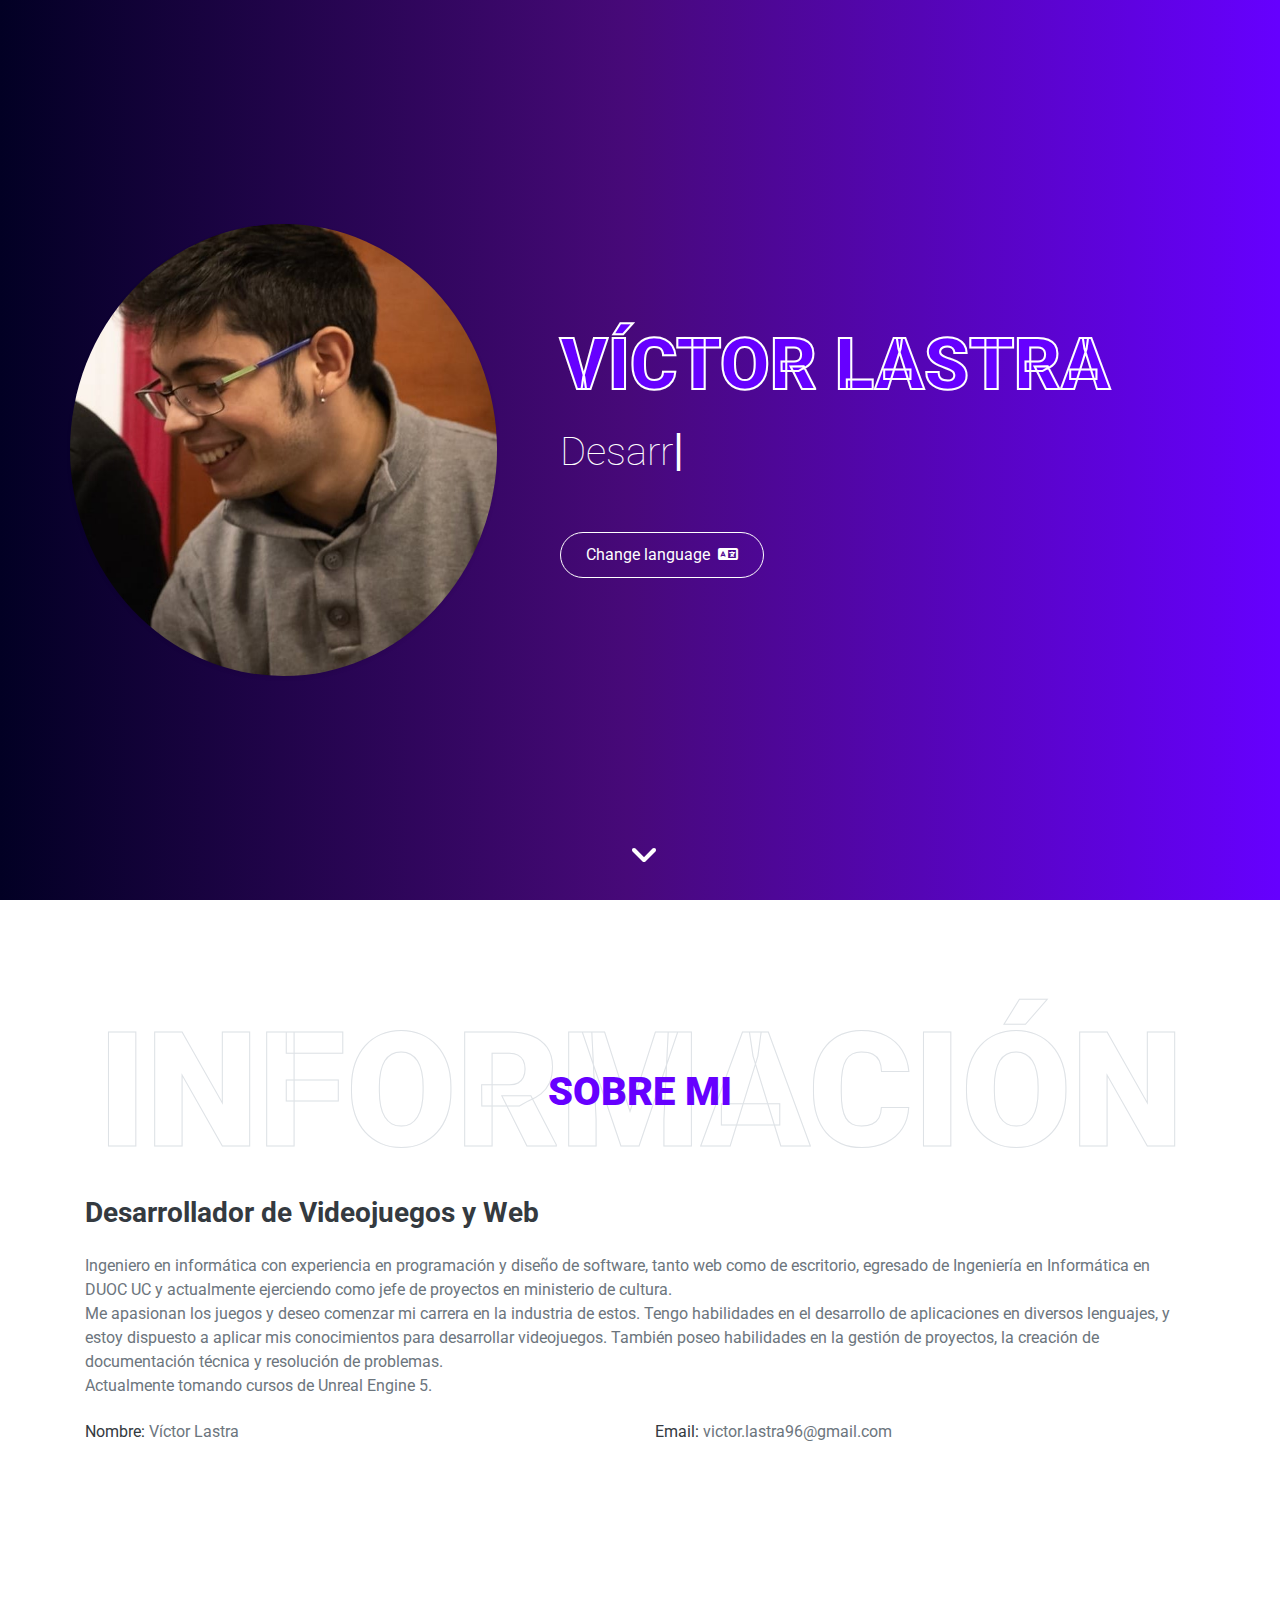
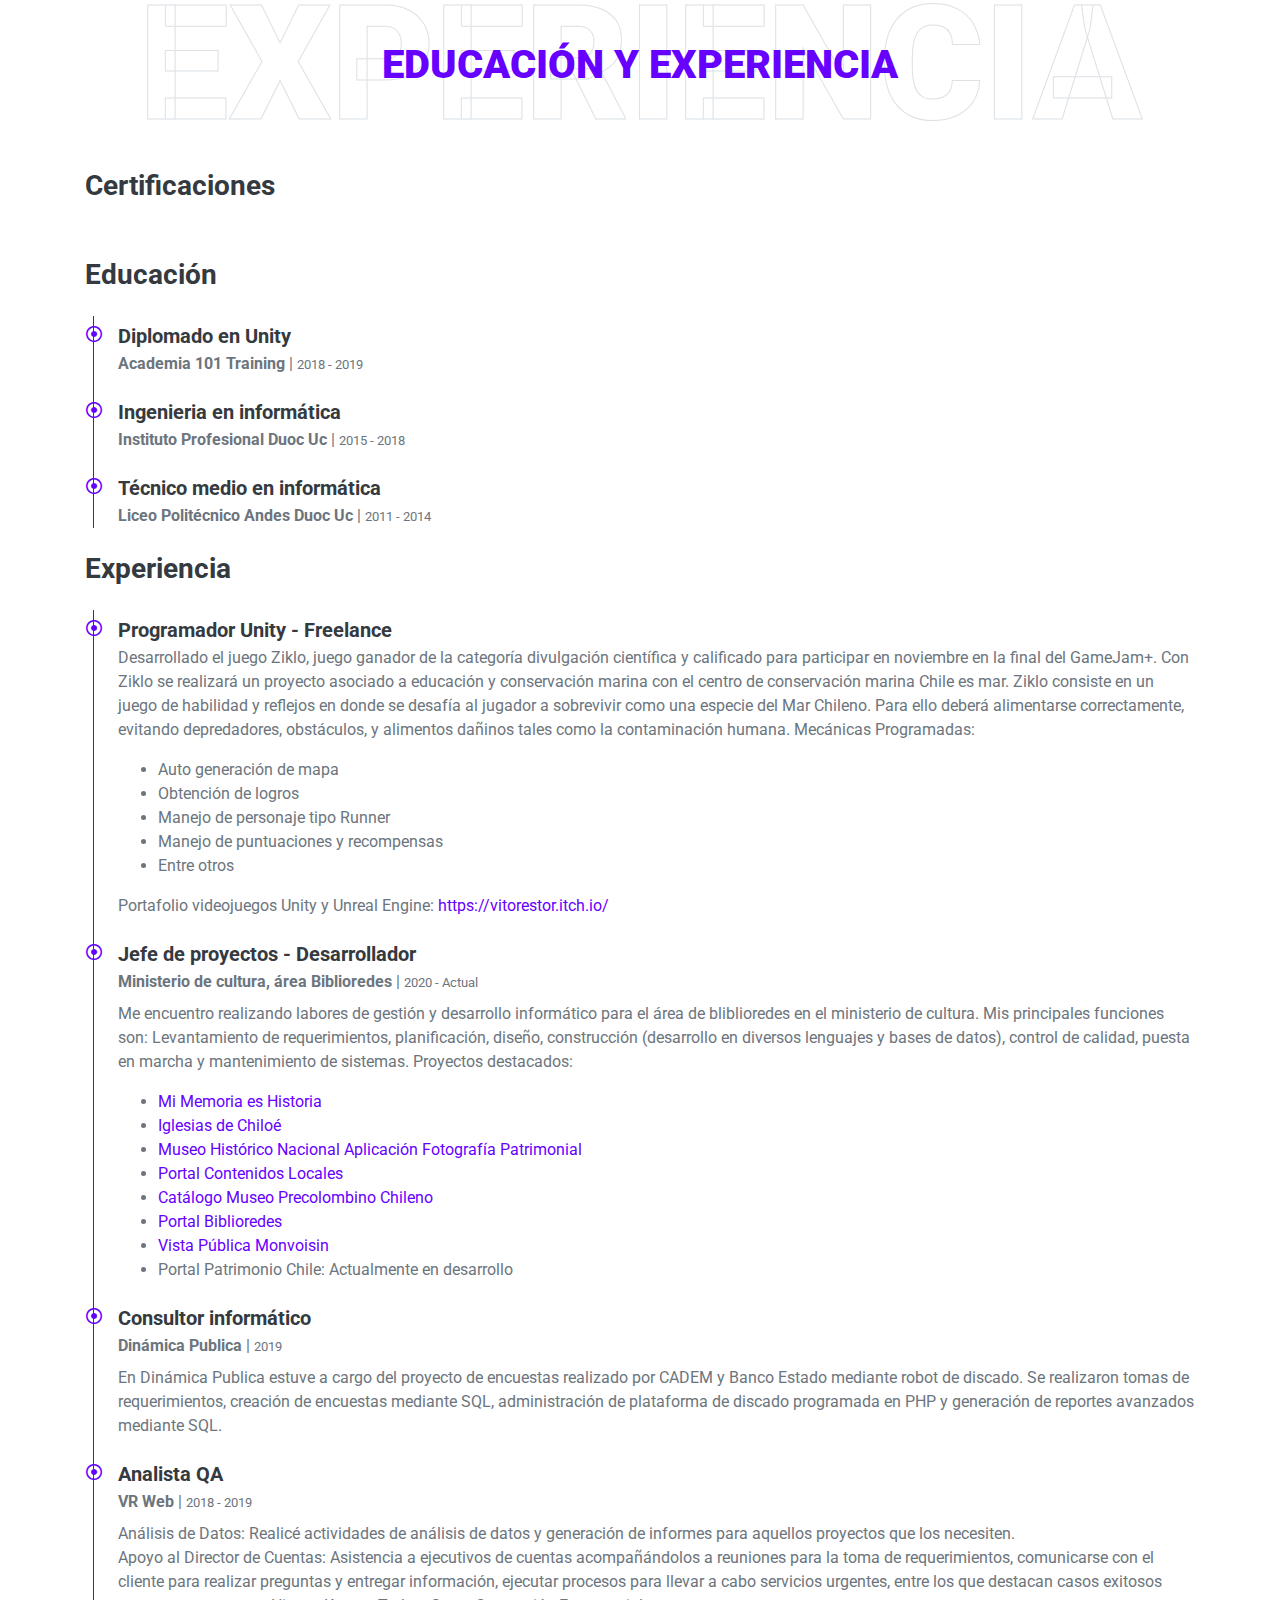
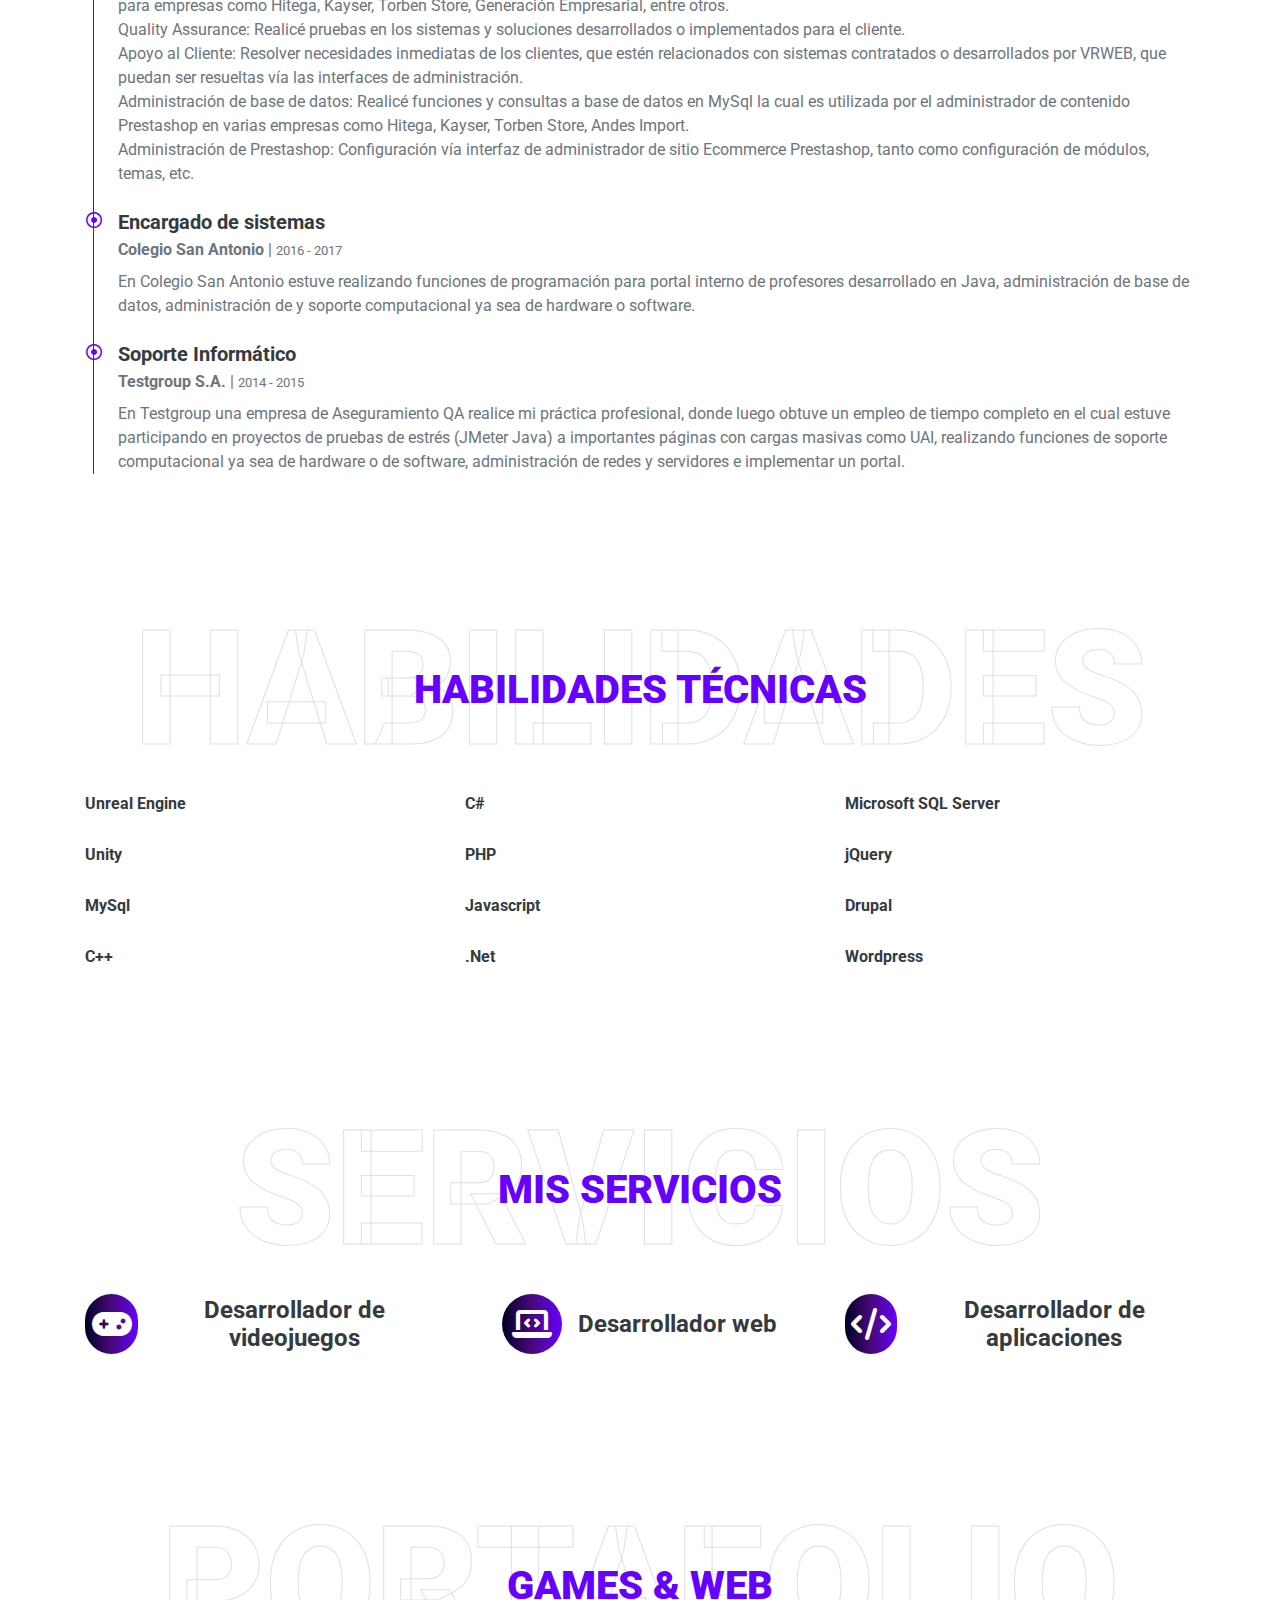
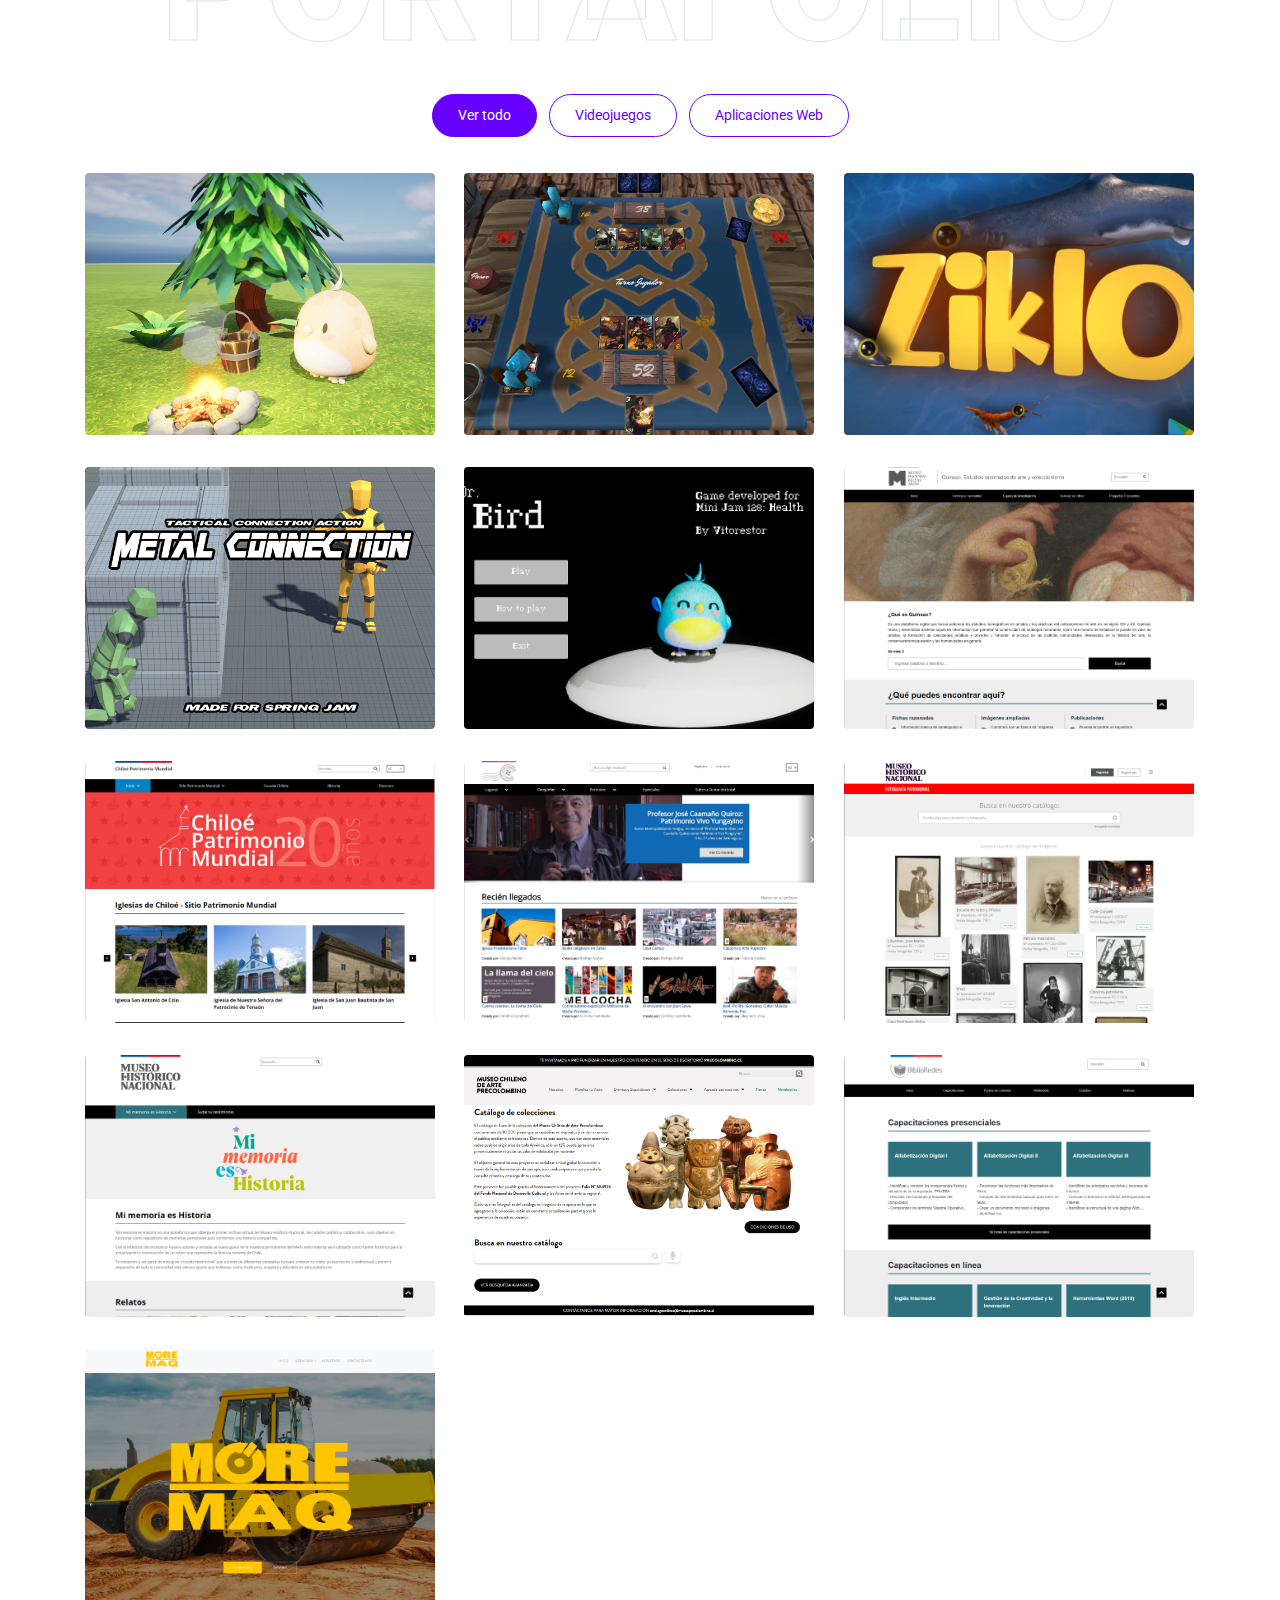
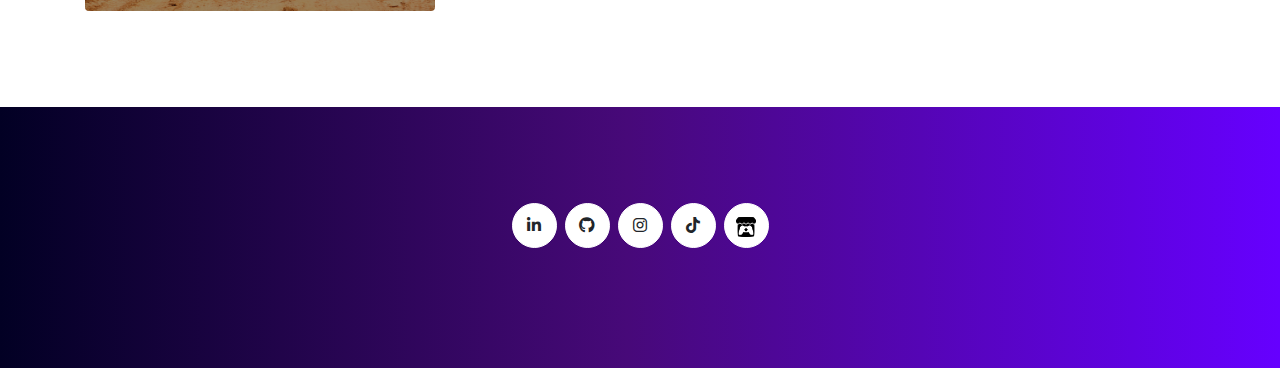
==== commit 7bfb9214: "certificacion" ====
--- a/index.html
+++ b/index.html
@@ -157,6 +157,15 @@
                 <h1 class="position-absolute text-uppercase text-primary">Educación y Experiencia</h1>
             </div>
             <div class="row align-items-center">
+                <div class="col-lg-12">
+                    <h3 class="mb-4">Certificaciones</h3>
+                    <div class=" pt-2 pl-4 ml-2">
+                        <div class="position-relative mb-4">
+                            <div data-iframe-width="150" data-iframe-height="270" data-share-badge-id="f703be66-353b-4f71-8f11-99bca322ff7b" data-share-badge-host="https://www.credly.com"></div><script type="text/javascript" async src="//cdn.credly.com/assets/utilities/embed.js"></script>
+
+                        </div>                        
+                    </div>
+                </div>
                 <div class="col-lg-12">
                     <h3 class="mb-4">Educación</h3>
                     <div class="border-left border-primary pt-2 pl-4 ml-2">
@@ -643,12 +652,9 @@
                         class="fab fa-tiktok"></i></a>
 
                 <a class="btn btn-light btn-social" target="_blank"
-                    href="https://gamejolt.com/playlist/games-developed-by-victor/408404"><svg style="width: 45%;"
-                        role="img" viewBox="0 0 24 24" xmlns="http://www.w3.org/2000/svg">
-                        <title>Game Jolt</title>
-                        <path
-                            d="M6.353 0v2.824H4.94v2.823H3.53v2.824H2.118v2.823H.706v2.824h8.47v2.823H7.765v2.824H6.353v2.823h1.412v-1.412h1.411v-1.411h1.412v-1.412H12V16.94h1.412v-1.41h1.412v-1.411h1.411v-1.412h1.412v-1.412h1.412V9.882h1.412V8.471h1.411V7.059h-4.235V5.647h1.412V4.235h1.412V2.824h1.411V1.412h1.412V0zm0 22.588H4.94V24h1.412zM7.765 2.824h9.882v1.411h-1.412v1.412h-1.411V7.06h-1.412v1.41H12v1.411h1.412v1.412H12V9.882h-1.412v1.412H9.176V9.882H7.765v1.412H6.353V9.882H4.94V8.471h1.412V5.647h1.412zM6.353 8.47v1.411h1.412v-1.41zm2.823 1.411h1.412v-1.41H9.176zm5.648 0h1.411v1.412h-1.411Z" />
-                    </svg></a>
+                    href="https://vitorestor.itch.io/">
+                    <img src="img/itch.png" class="footer-icon">
+                </a>
             </div>
 
 
--- a/css/style.css
+++ b/css/style.css
@@ -11210,4 +11210,8 @@
   color: #FFF;
   padding-left: 10px;
   padding-right: 10px;
+}
+.footer-icon{
+  width: 20px;
+  height: 20px;
 }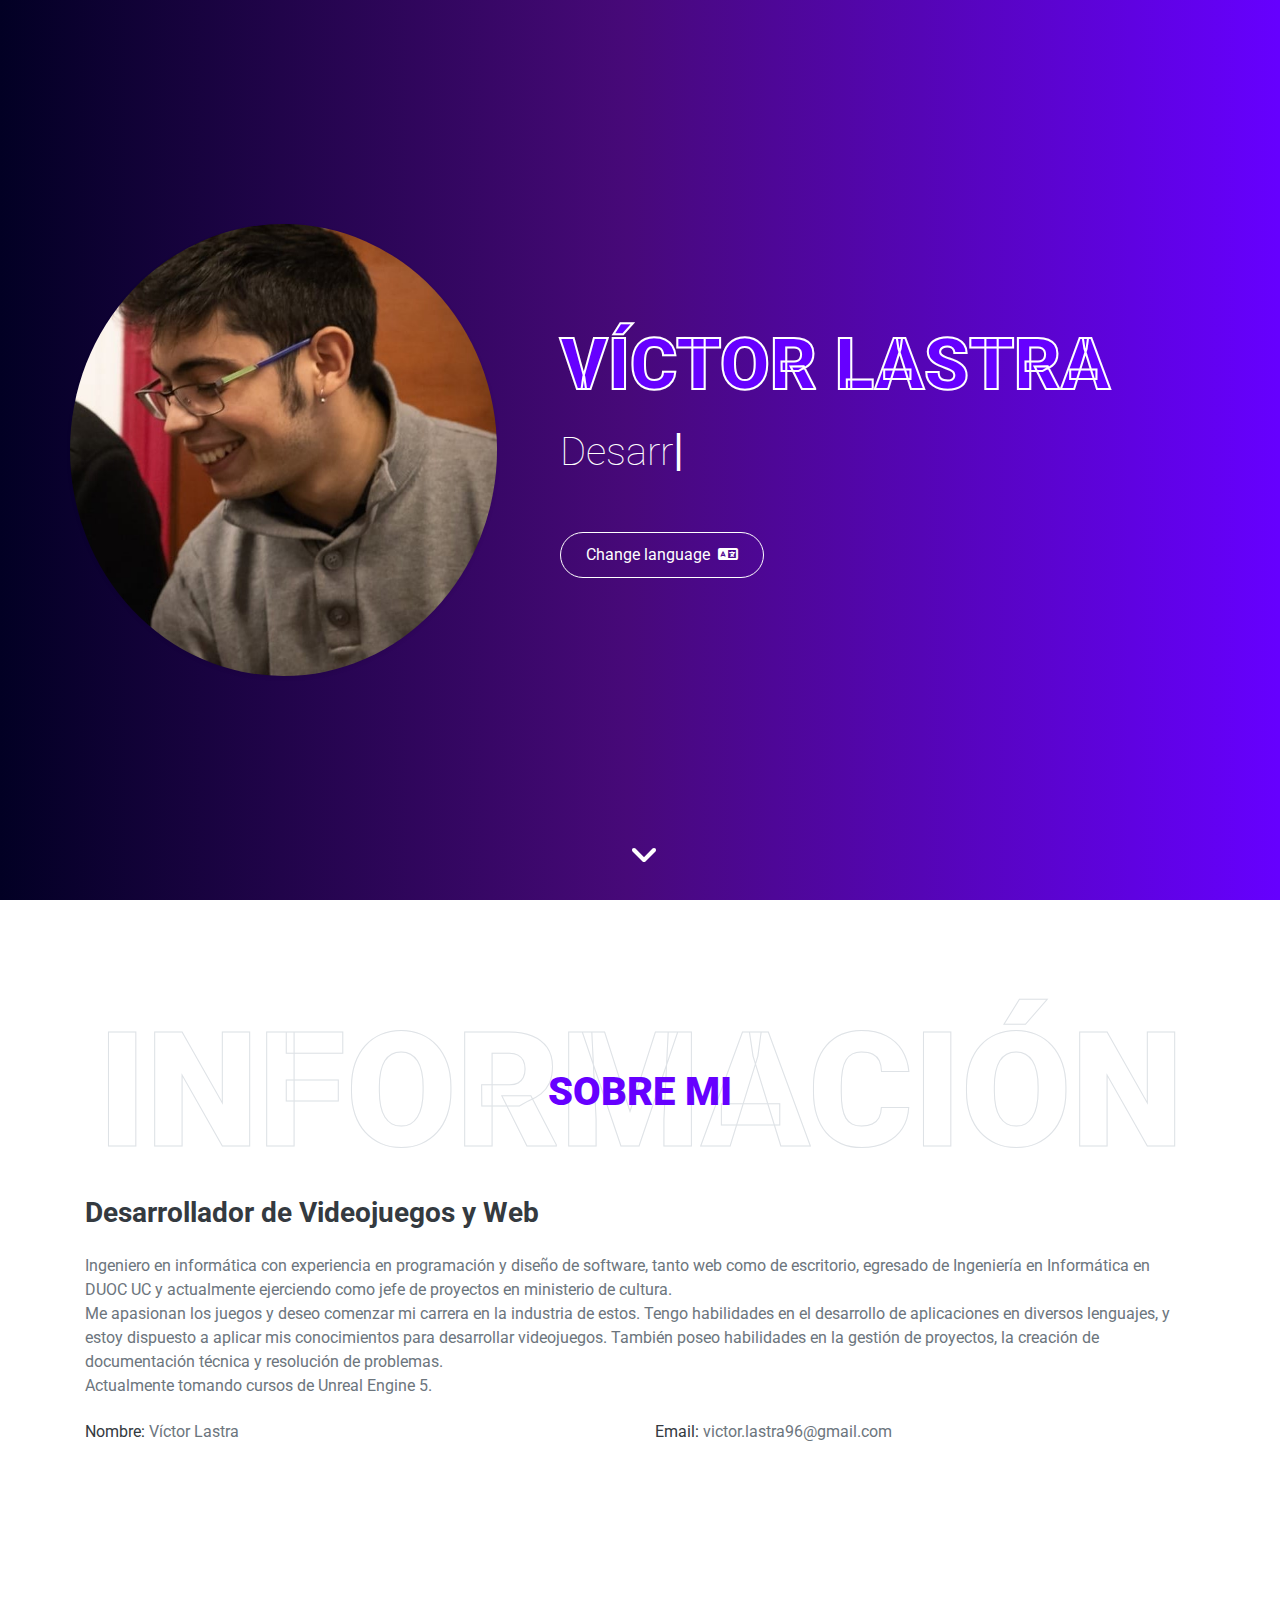
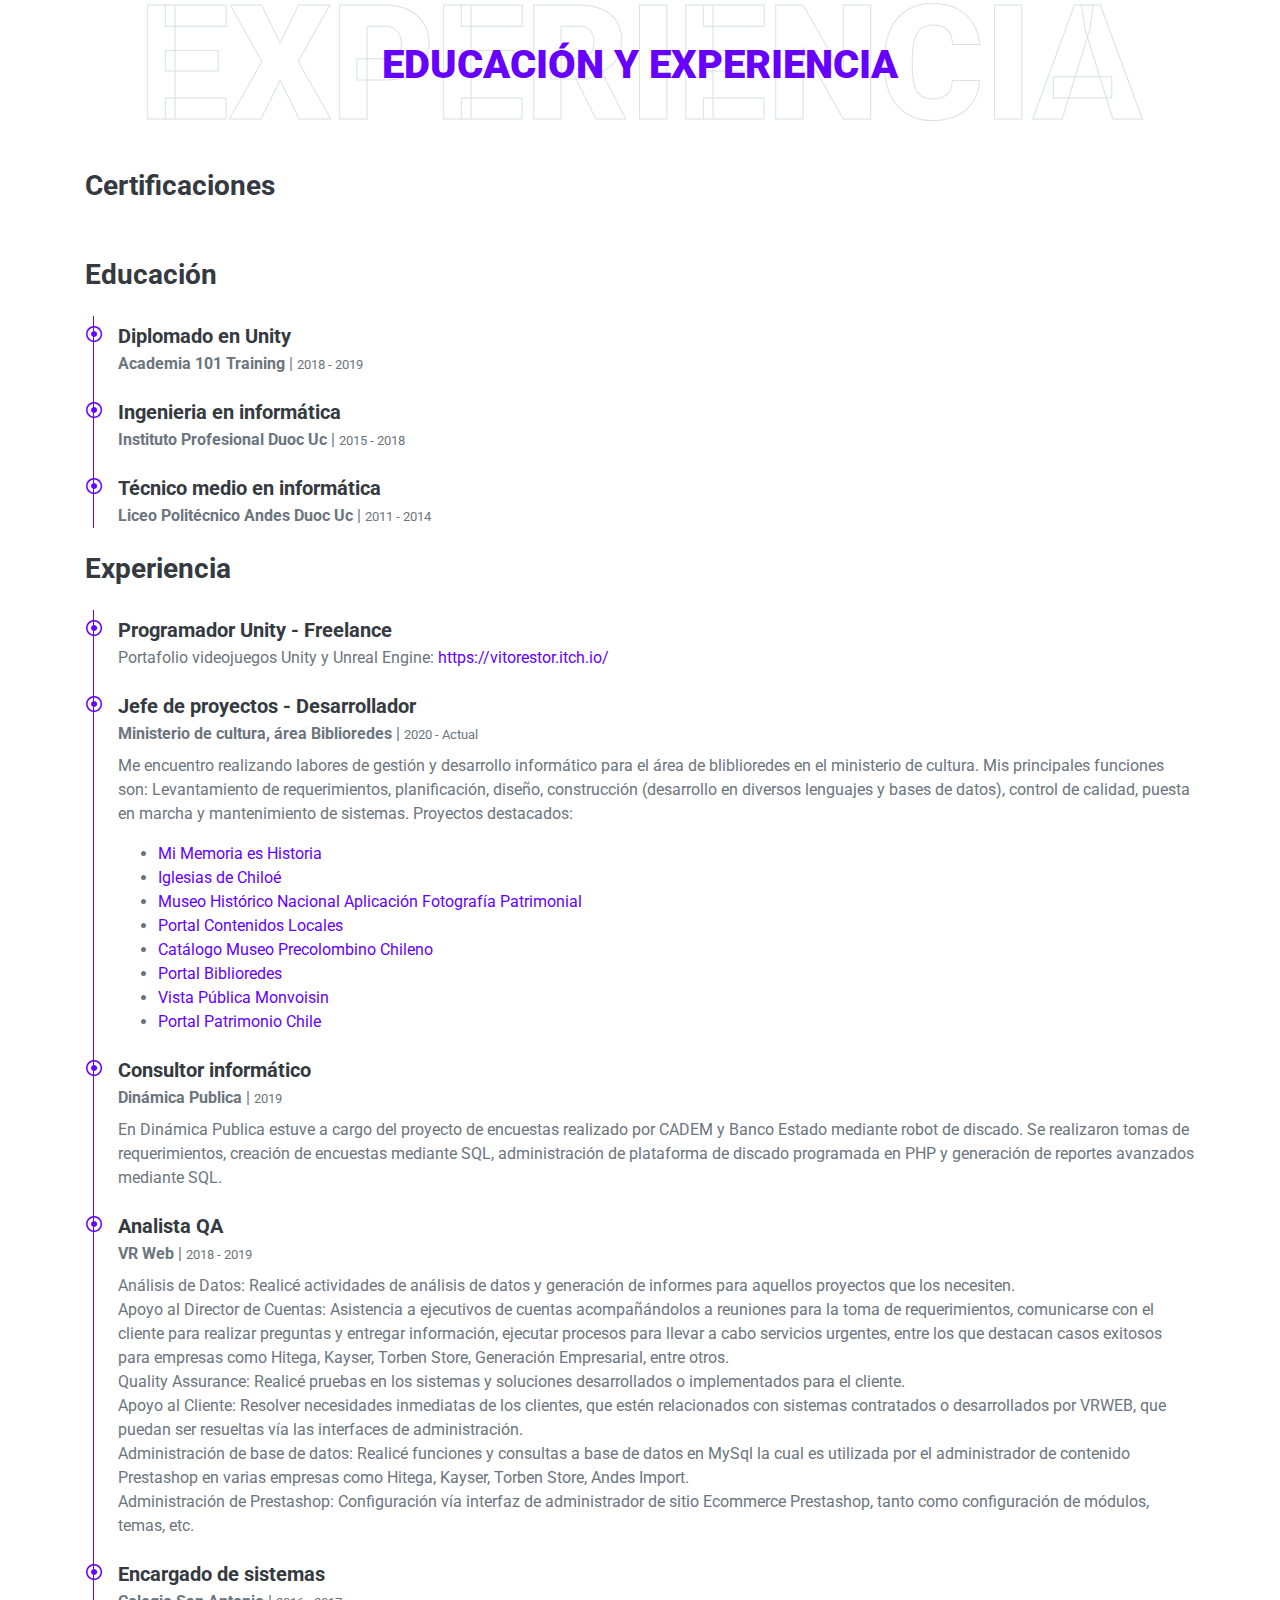
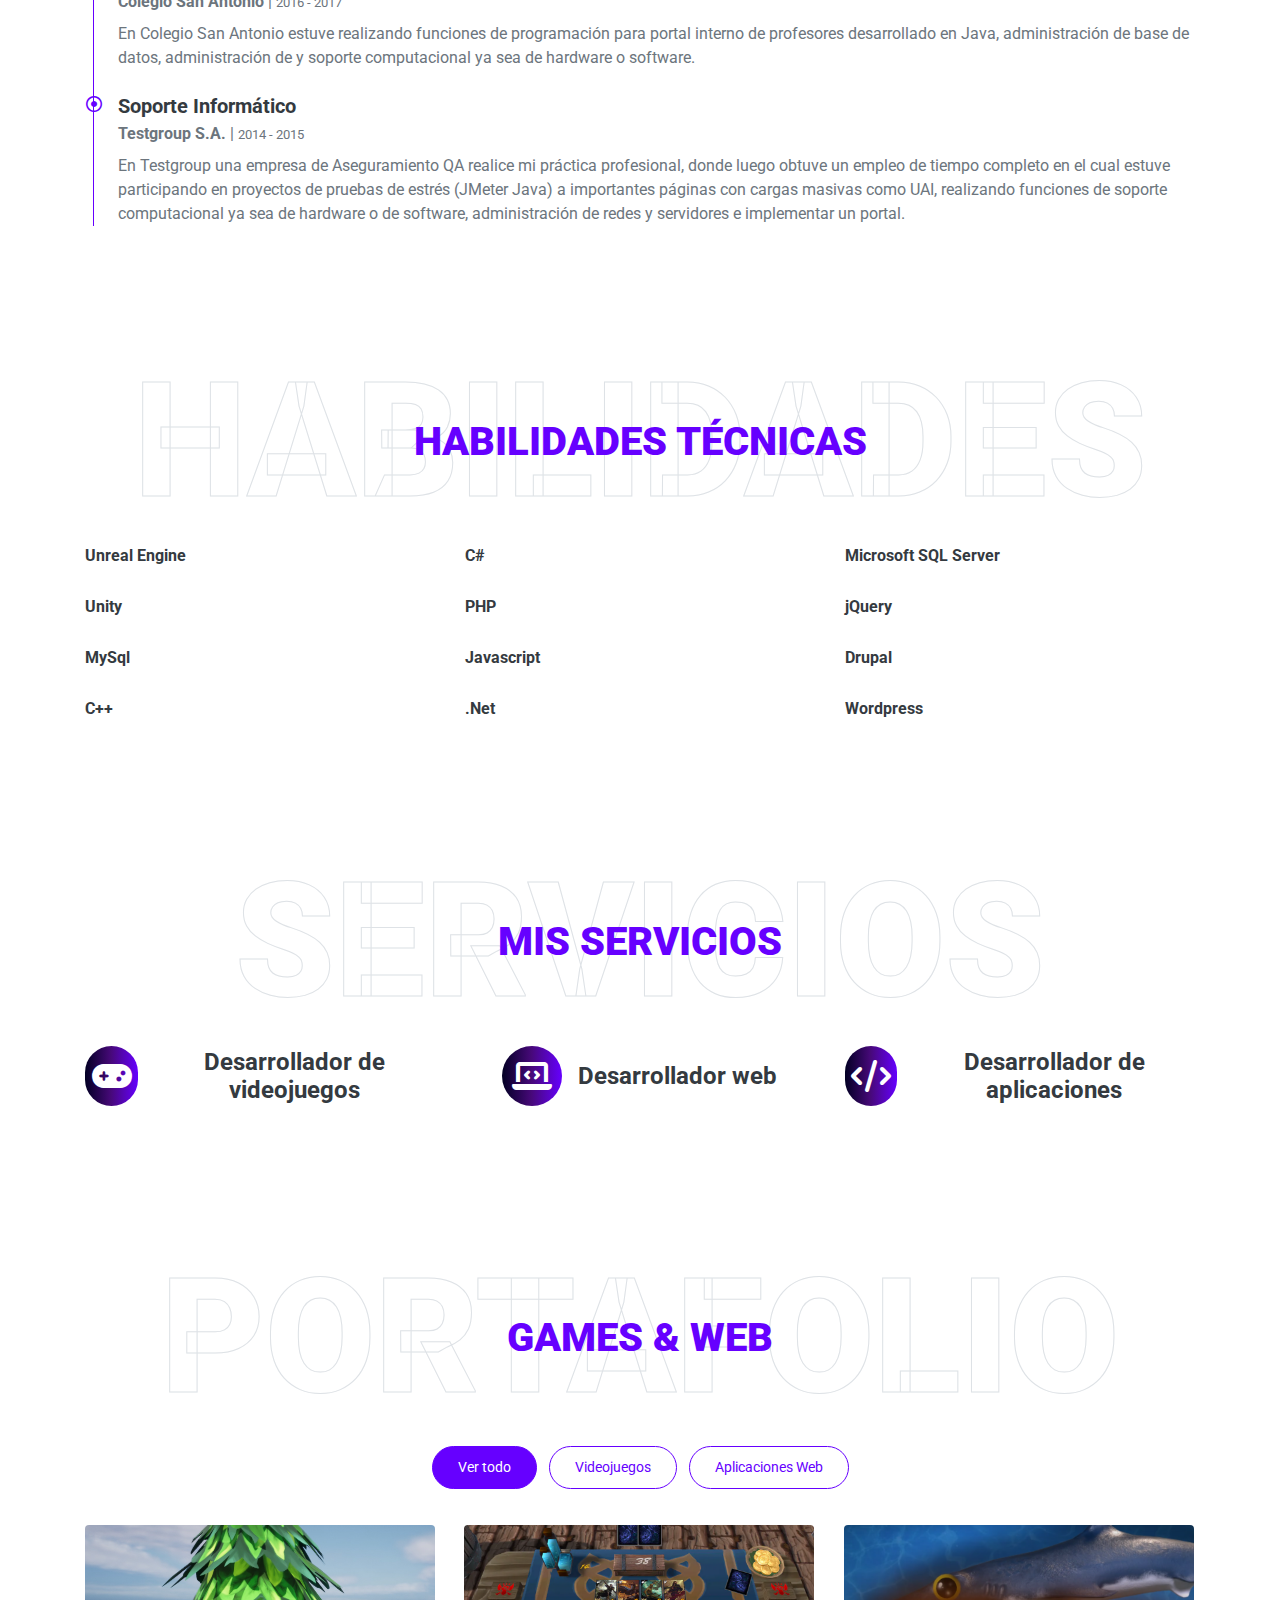
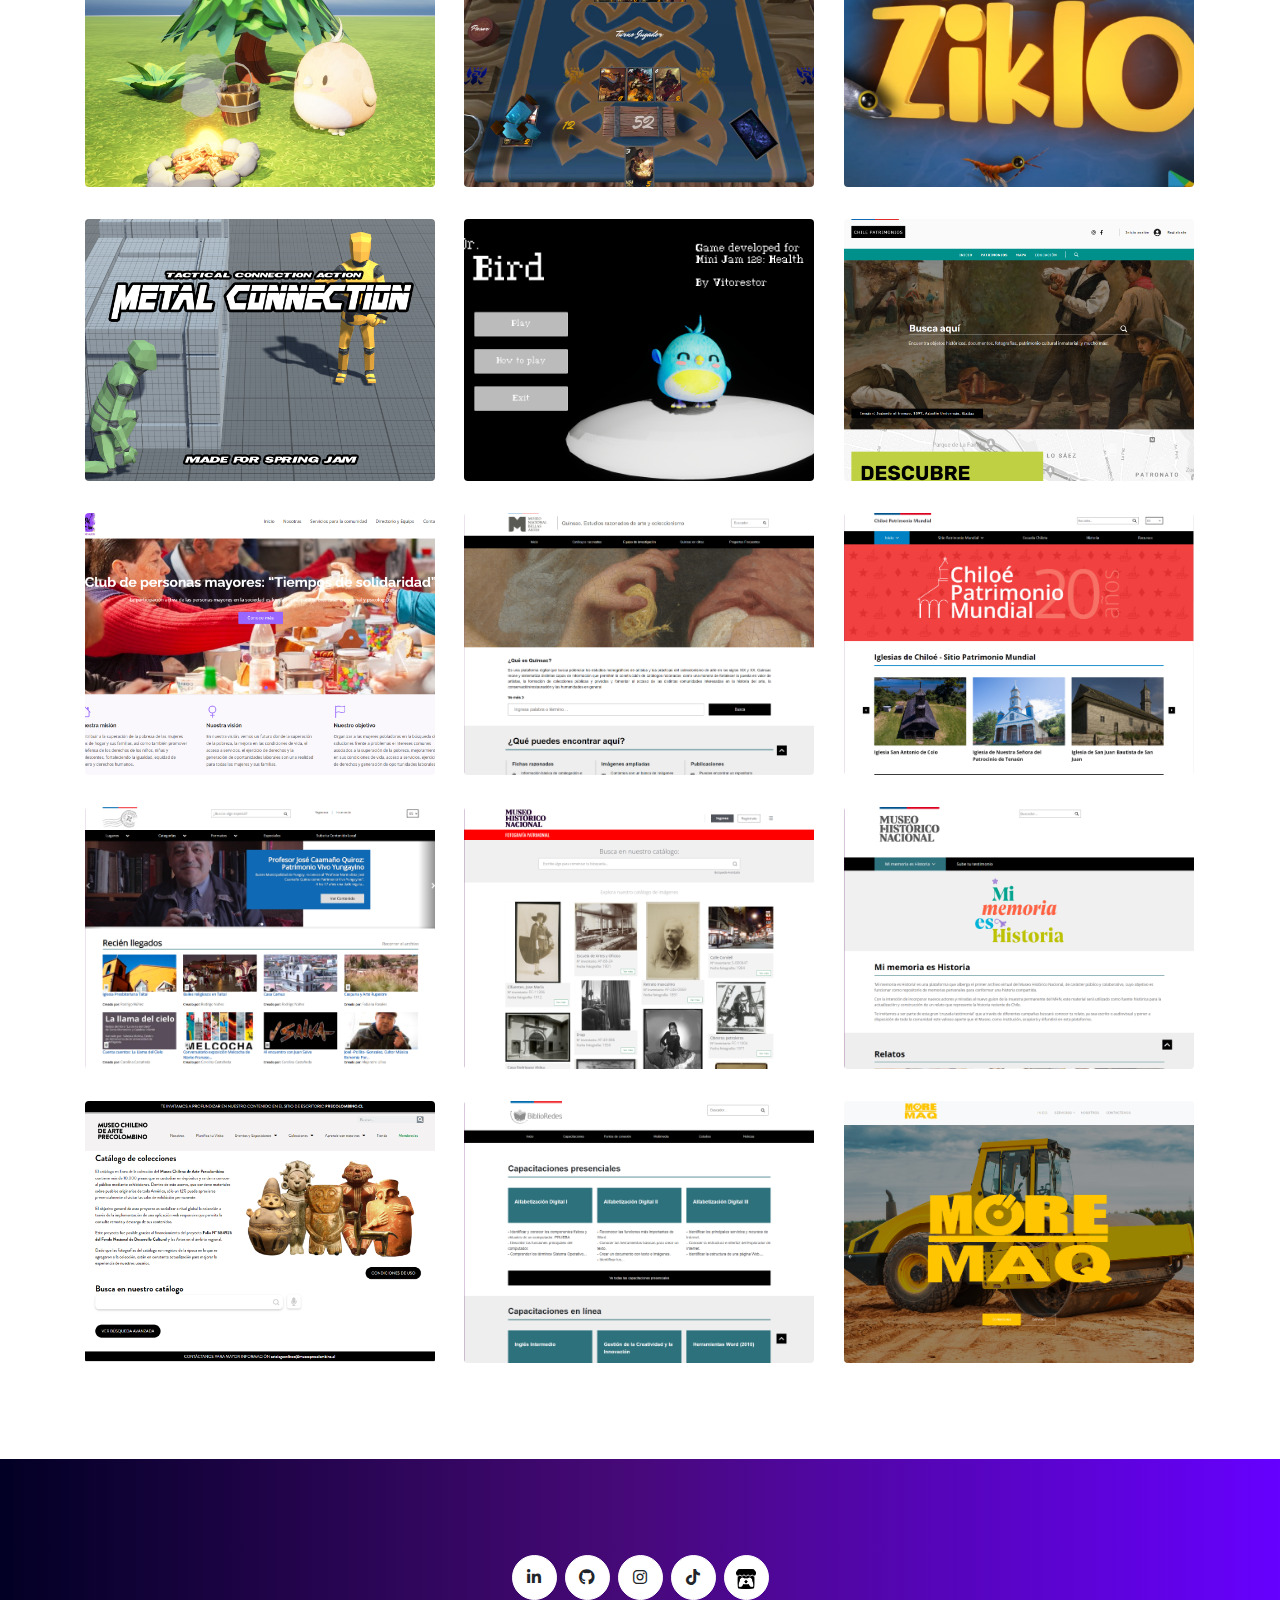
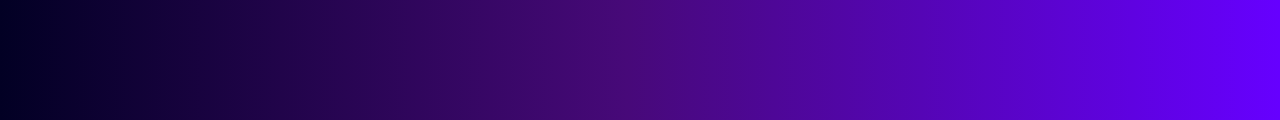
==== commit 50066027: "mas páginas" ====
--- a/index.html
+++ b/index.html
@@ -201,23 +201,6 @@
                             <i class="far fa-dot-circle text-primary position-absolute"
                                 style="top: 2px; left: -32px;"></i>
                             <h5 class="font-weight-bold mb-1">Programador Unity - Freelance</h5>
-
-                            <p>Desarrollado el juego Ziklo, juego ganador de la categoría divulgación científica y
-                                calificado para participar en noviembre en la final del GameJam+.
-                                Con Ziklo se realizará un proyecto asociado a educación y conservación marina con el
-                                centro de conservación marina Chile es mar.
-                                Ziklo consiste en un juego de habilidad y reflejos en donde se desafía al jugador a
-                                sobrevivir como una especie del Mar Chileno.
-                                Para ello deberá alimentarse correctamente, evitando depredadores, obstáculos, y
-                                alimentos dañinos tales como la contaminación humana.
-                                Mecánicas Programadas:
-                            <ul>
-                                <li>Auto generación de mapa</li>
-                                <li>Obtención de logros</li>
-                                <li>Manejo de personaje tipo Runner</li>
-                                <li>Manejo de puntuaciones y recompensas</li>
-                                <li>Entre otros</li>
-                            </ul>
 
                             Portafolio videojuegos Unity y Unreal Engine: <a target="_blank"
                                 href="https://vitorestor.itch.io/">https://vitorestor.itch.io/</a>
@@ -254,7 +237,7 @@
                                 </li>
                                 <li><a target="_blank" href="https://quinsac.mnba.gob.cl/">Vista Pública Monvoisin</a>
                                 </li>
-                                <li><a target="_blank" href=""></a>Portal Patrimonio Chile: Actualmente en desarrollo
+                                <li><a target="_blank" href="https://www.chilepatrimonios.gob.cl/">Portal Patrimonio Chile</a>
                                 </li>
 
                             </ul>
@@ -535,6 +518,28 @@
                 </div>
                 <div class="col-lg-4 col-md-6 mb-4 portfolio-item second">
                     <div class="position-relative overflow-hidden mb-2">
+                        <img class="img-fluid rounded w-100" src="img/chp.png" alt="">
+                        <div class="portfolio-btn bg-primary d-flex align-items-center justify-content-center">
+                            <a target="_blank" href="https://www.chilepatrimonios.gob.cl/">
+                                <i class="text-white fa-solid fa-arrow-up-right-from-square"
+                                    style="font-size: 60px;"></i>
+                            </a>
+                        </div>
+                    </div>
+                </div>
+                <div class="col-lg-4 col-md-6 mb-4 portfolio-item second">
+                    <div class="position-relative overflow-hidden mb-2">
+                        <img class="img-fluid rounded w-100" src="img/casadelamujer.png" alt="">
+                        <div class="portfolio-btn bg-primary d-flex align-items-center justify-content-center">
+                            <a target="_blank" href="https://www.casadelamujer.cl/">
+                                <i class="text-white fa-solid fa-arrow-up-right-from-square"
+                                    style="font-size: 60px;"></i>
+                            </a>
+                        </div>
+                    </div>
+                </div>
+                <div class="col-lg-4 col-md-6 mb-4 portfolio-item second">
+                    <div class="position-relative overflow-hidden mb-2">
                         <img class="img-fluid rounded w-100" src="img/catalogoMNBA.png" alt="">
                         <div class="portfolio-btn bg-primary d-flex align-items-center justify-content-center">
                             <a target="_blank" href="https://quinsac.mnba.gob.cl/">
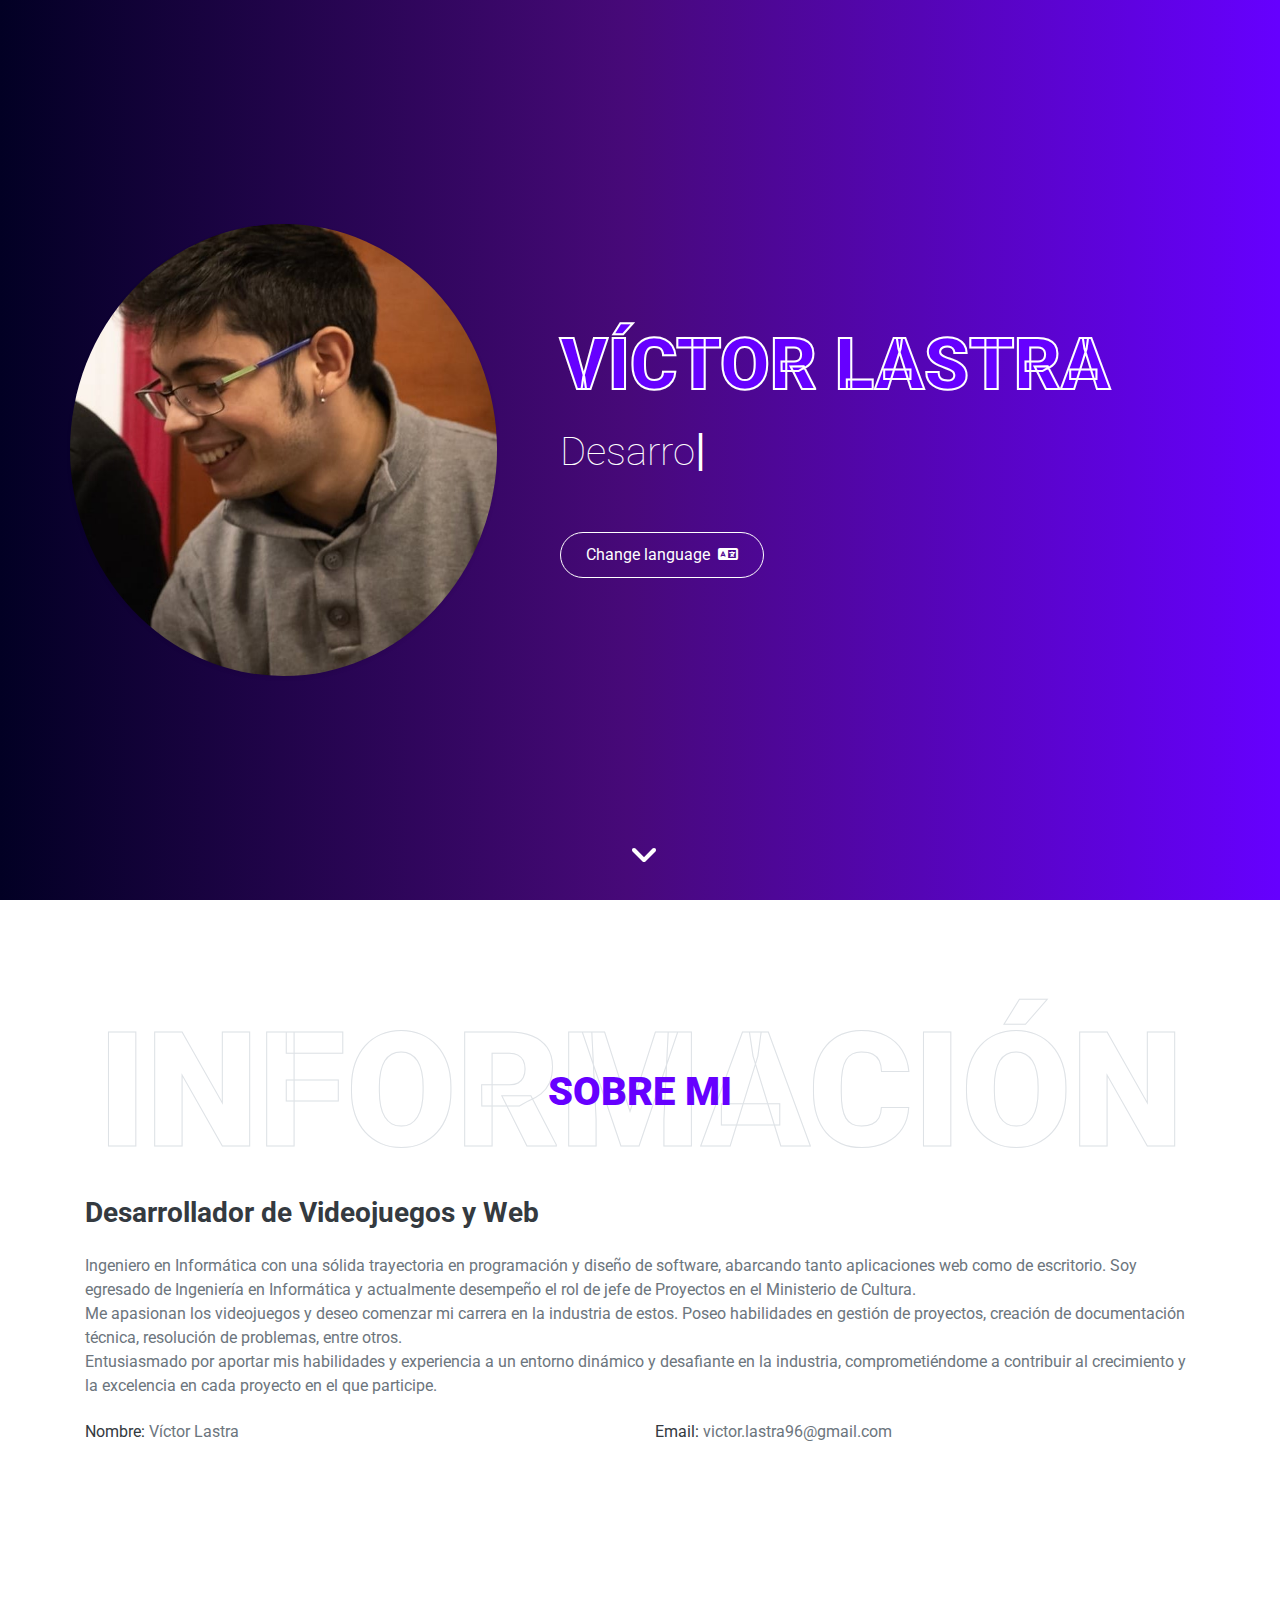
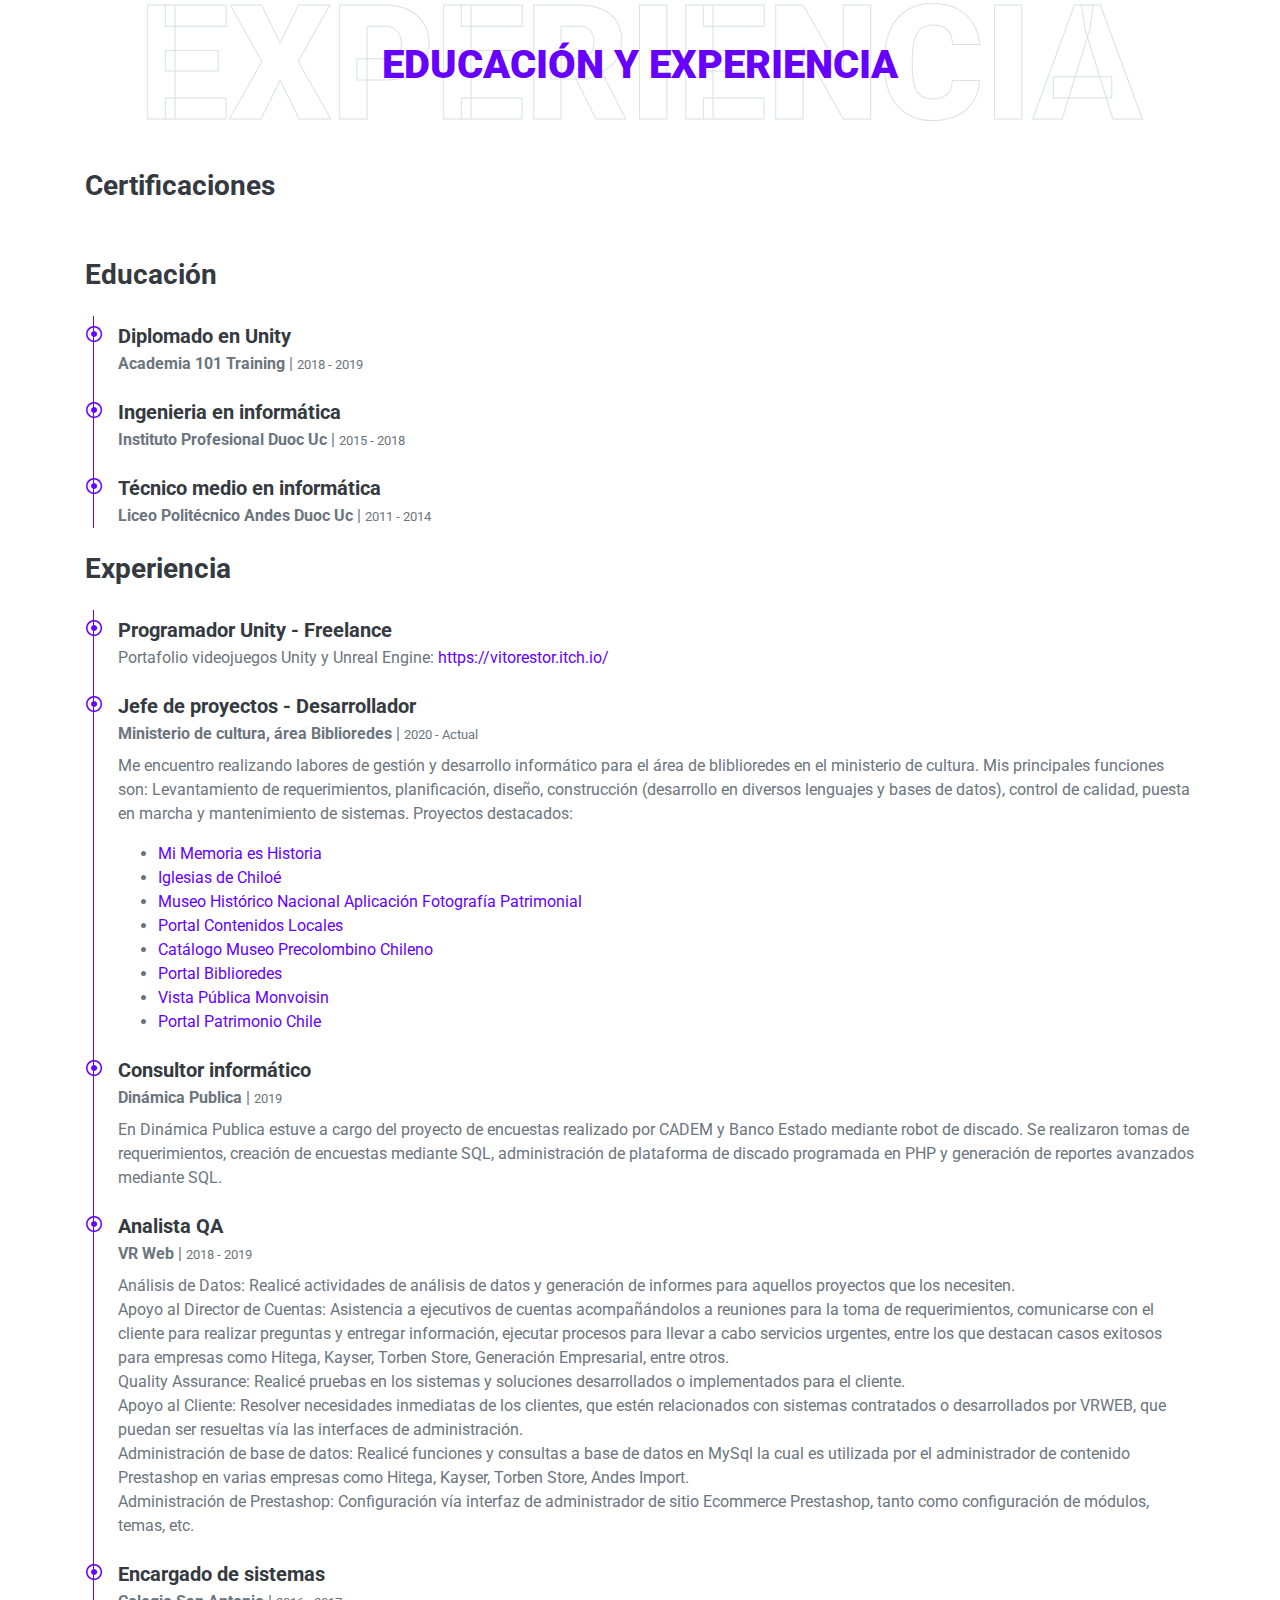
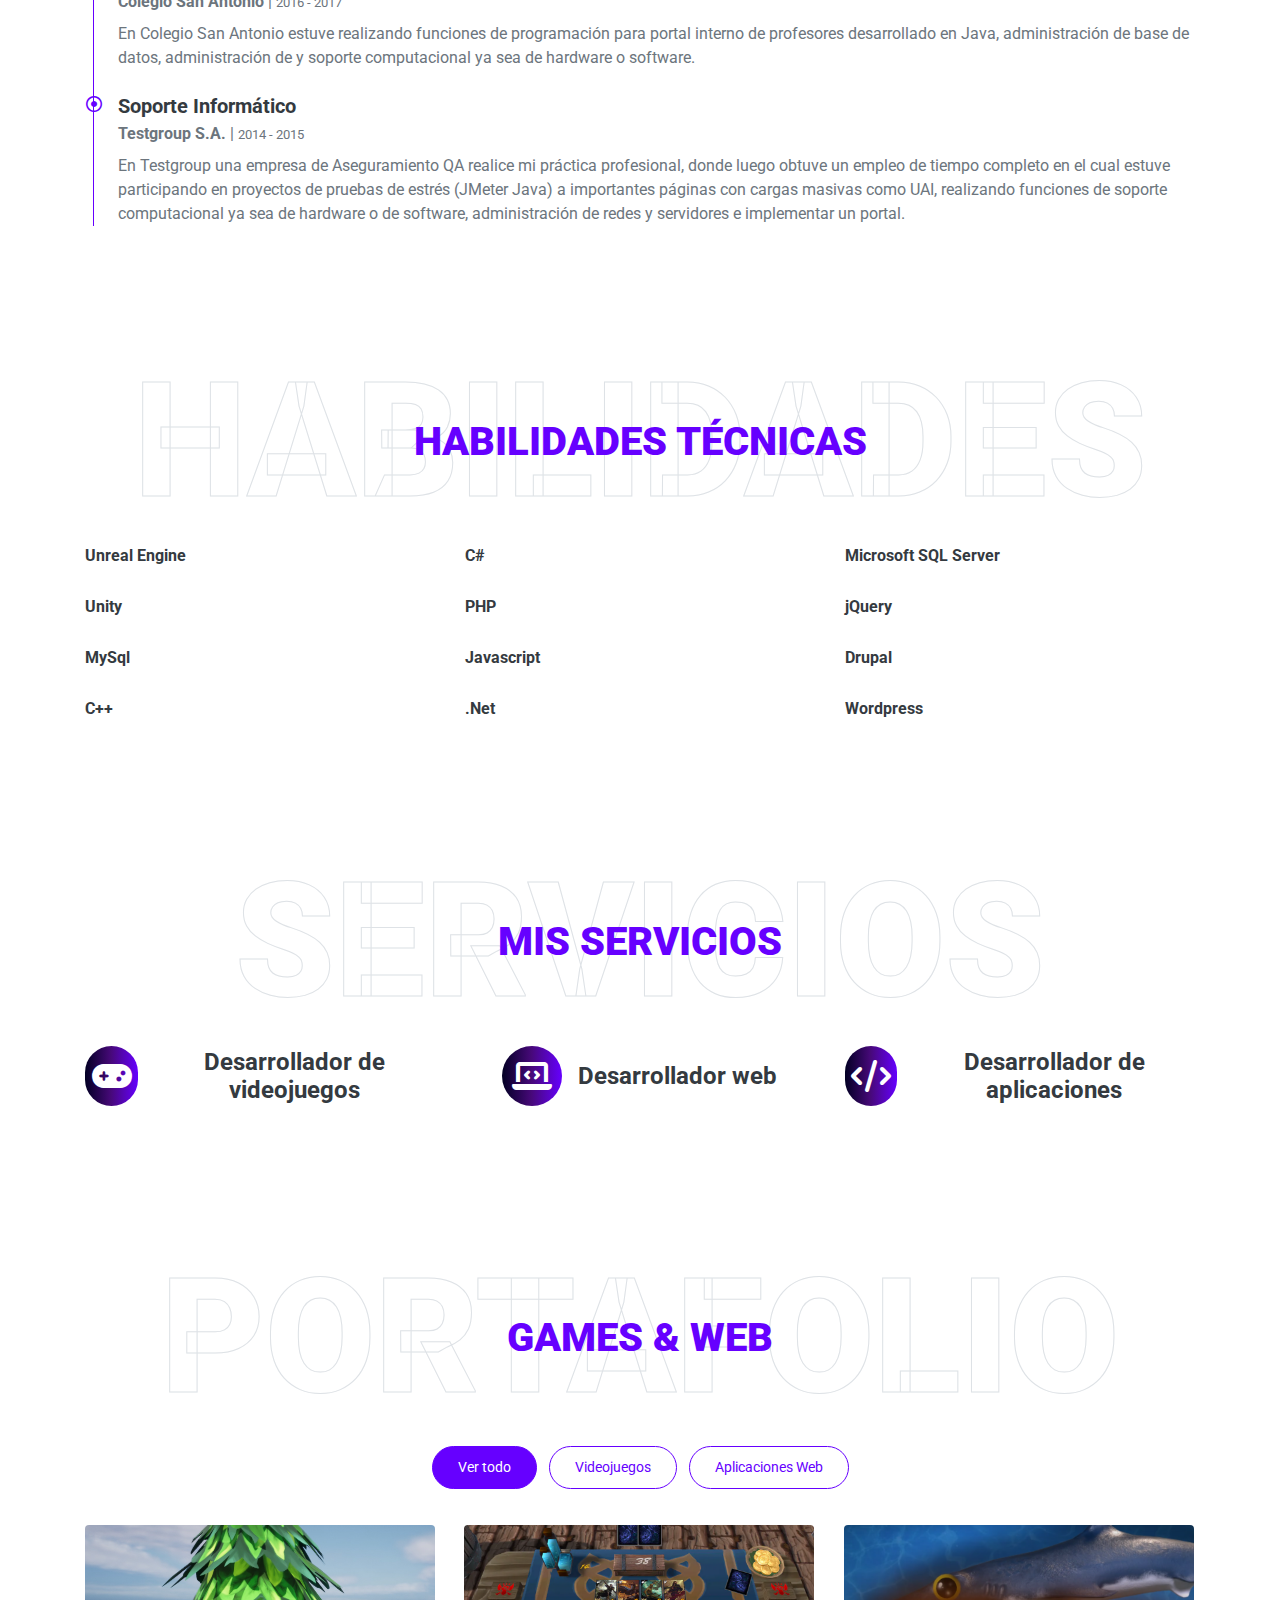
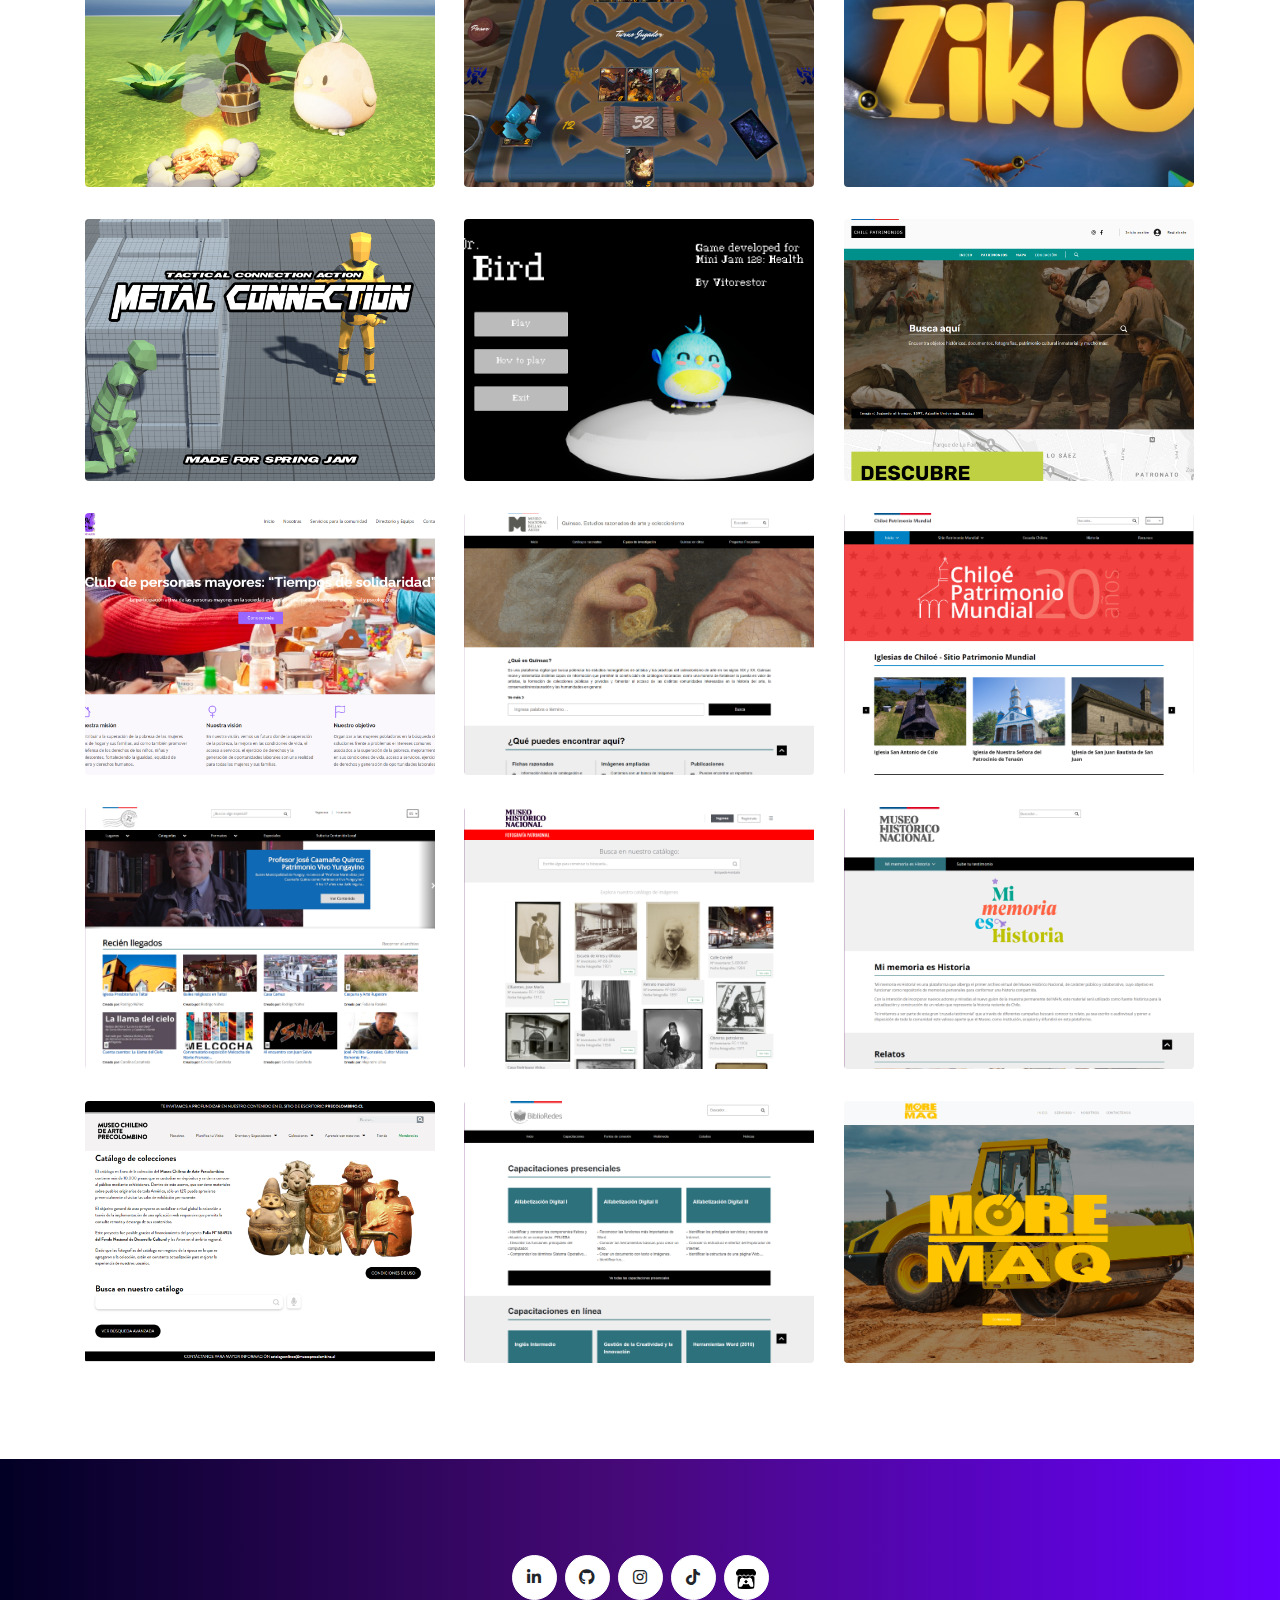
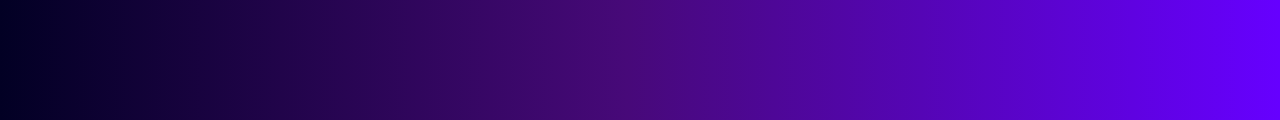
==== commit fbd4dfe3: "Update index.html" ====
--- a/index.html
+++ b/index.html
@@ -119,14 +119,11 @@
                 </div> -->
                 <div class="col-lg-12">
                     <h3 class="mb-4">Desarrollador de Videojuegos y Web</h3>
-                    <p>Ingeniero en informática con experiencia en programación y diseño de software, tanto web como de
-                        escritorio, egresado de Ingeniería en Informática en DUOC UC y actualmente ejerciendo como jefe
-                        de proyectos en ministerio de cultura.<br>
-                        Me apasionan los juegos y deseo comenzar mi carrera en la industria de estos.
-                        Tengo habilidades en el desarrollo de aplicaciones en diversos lenguajes, y estoy dispuesto a
-                        aplicar mis conocimientos para desarrollar videojuegos.
-                        También poseo habilidades en la gestión de proyectos, la creación de documentación técnica y
-                        resolución de problemas.<br>Actualmente tomando cursos de Unreal Engine 5.</p>
+                    <p>Ingeniero en Informática con una sólida trayectoria en programación y diseño de software, abarcando tanto aplicaciones web como de escritorio.
+                        Soy egresado de Ingeniería en Informática y actualmente desempeño el rol de jefe de Proyectos en el Ministerio de Cultura.<br>
+Me apasionan los videojuegos y deseo comenzar mi carrera en la industria de estos. Poseo habilidades en gestión de proyectos, creación de documentación técnica, resolución de problemas, entre otros.<br>
+Entusiasmado por aportar mis habilidades y experiencia a un entorno dinámico y desafiante en la industria, comprometiéndome a contribuir al crecimiento y la excelencia en cada proyecto en el que participe.
+</p>
                     <div class="row mb-3">
                         <div class="col-sm-6 py-2">
                             <h6>Nombre: <span class="text-secondary">Víctor Lastra</span></h6>
@@ -692,4 +689,4 @@
     <script src="js/main.js"></script>
 </body>
 
-</html>+</html>
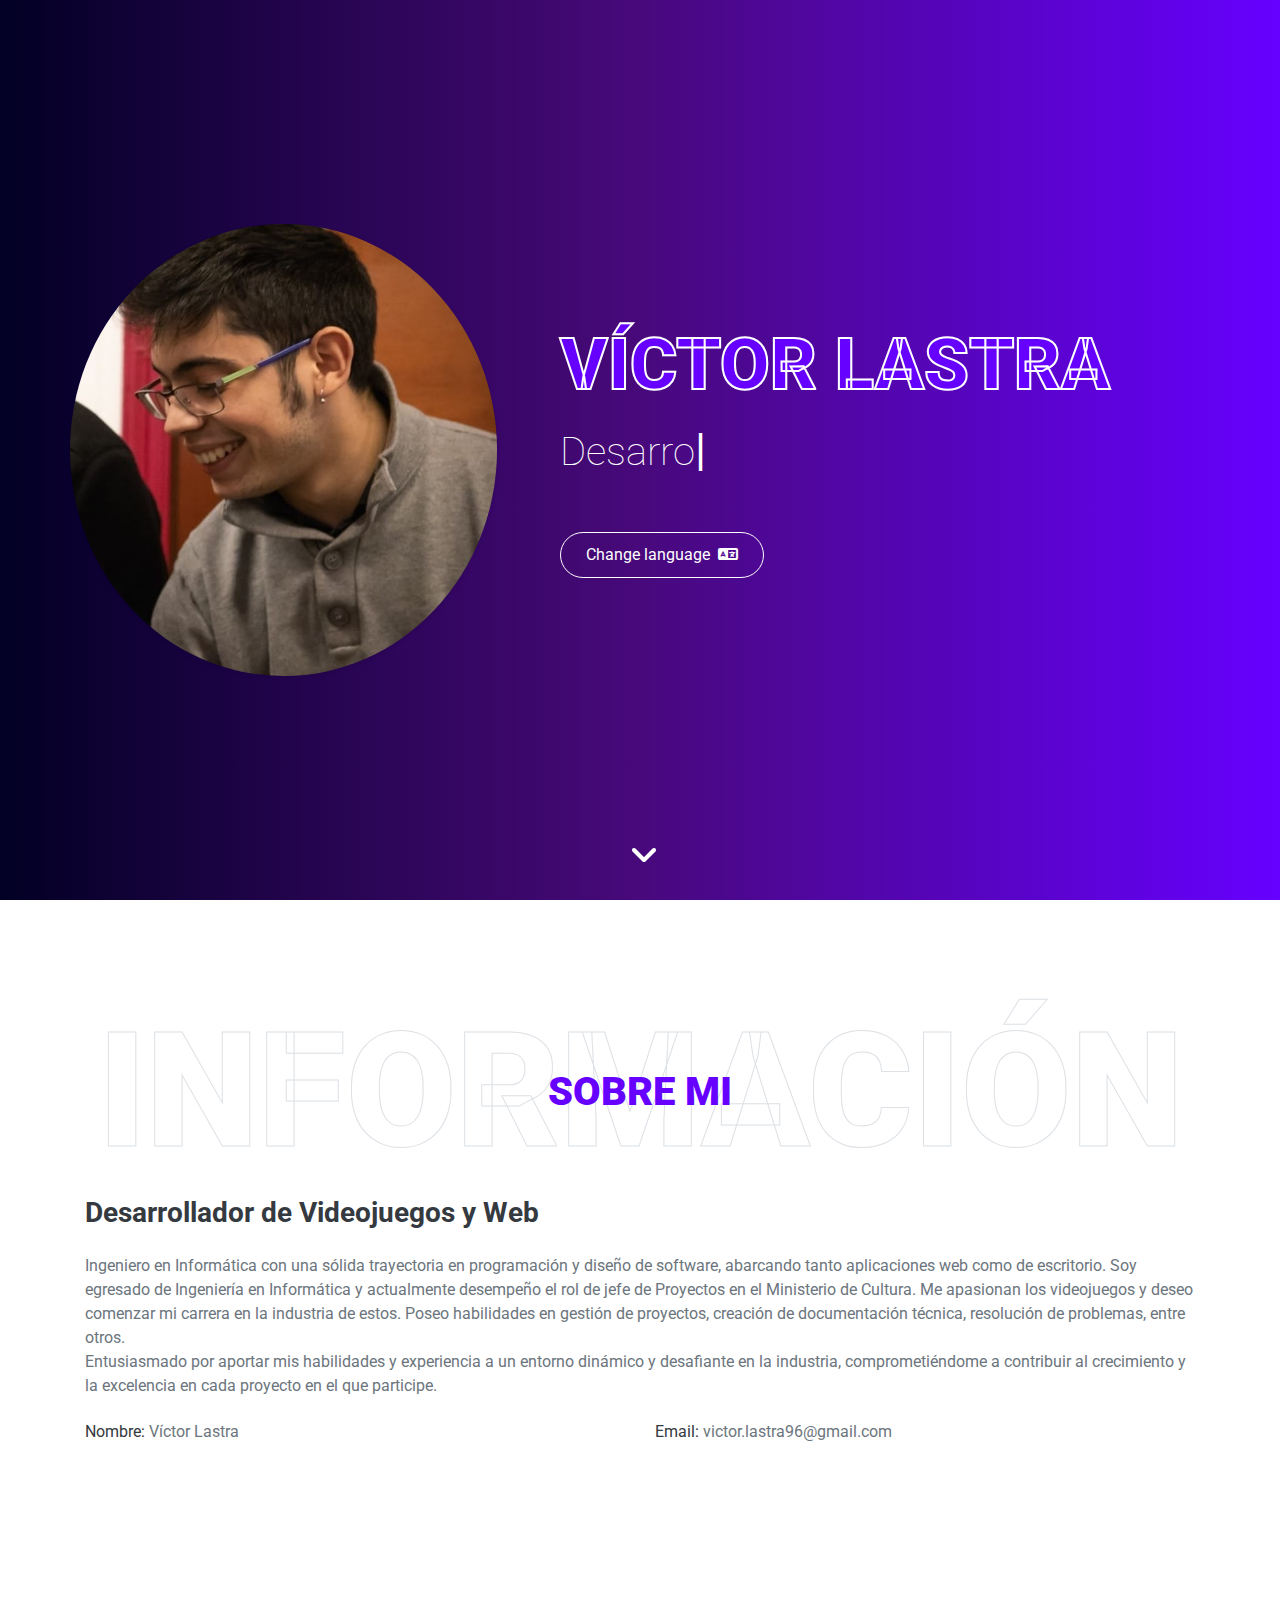
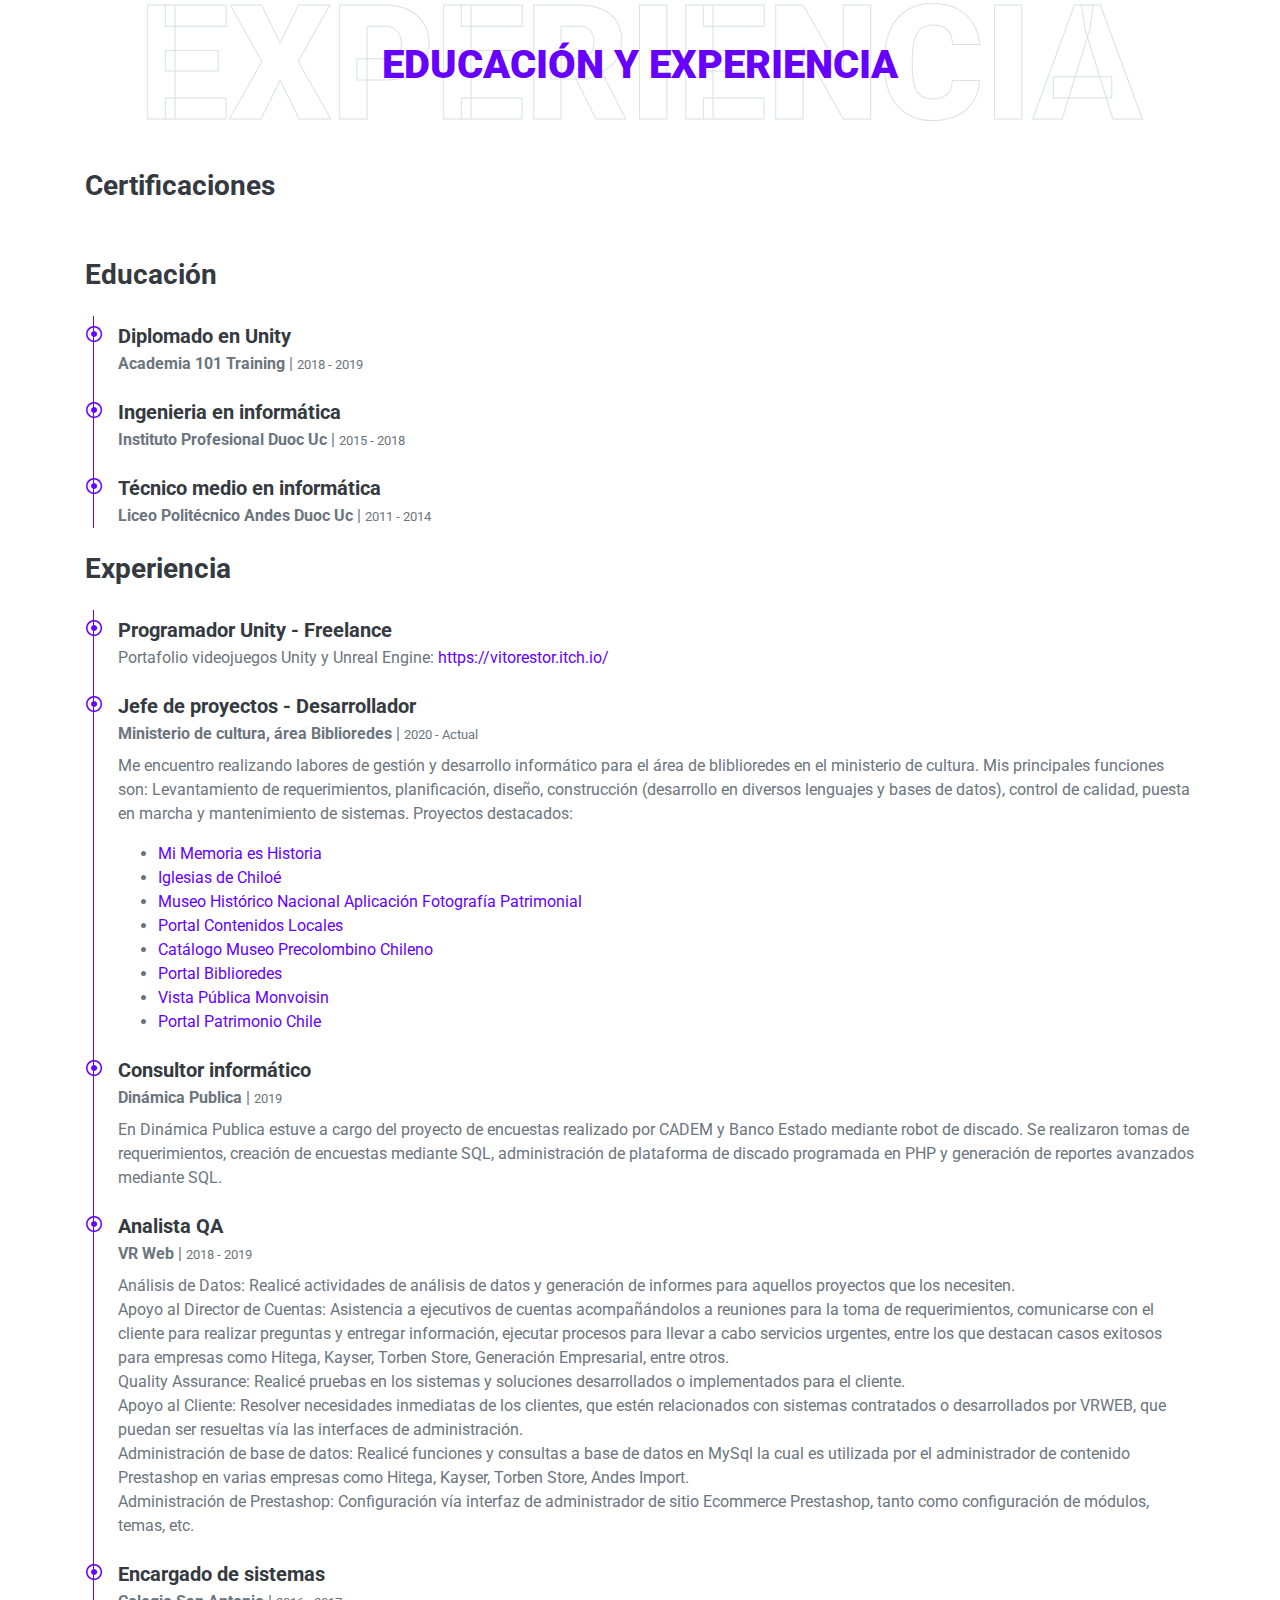
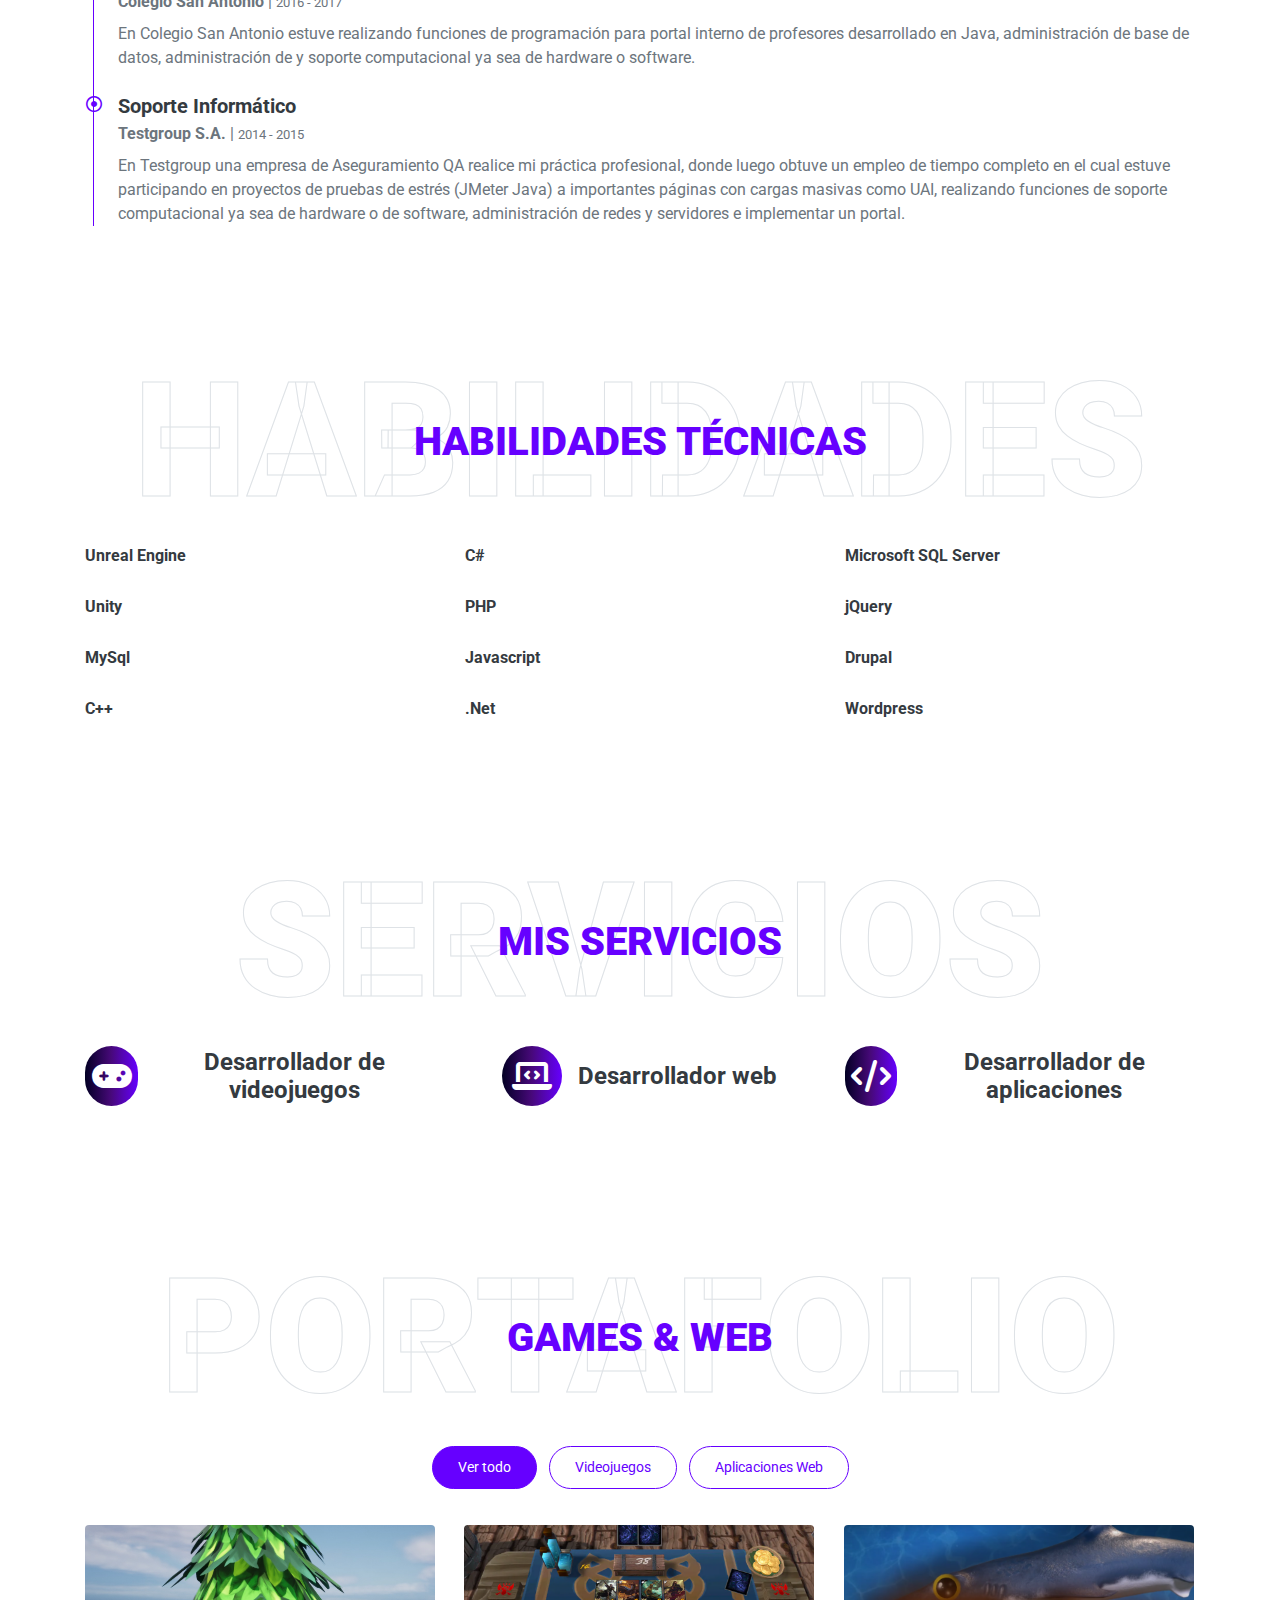
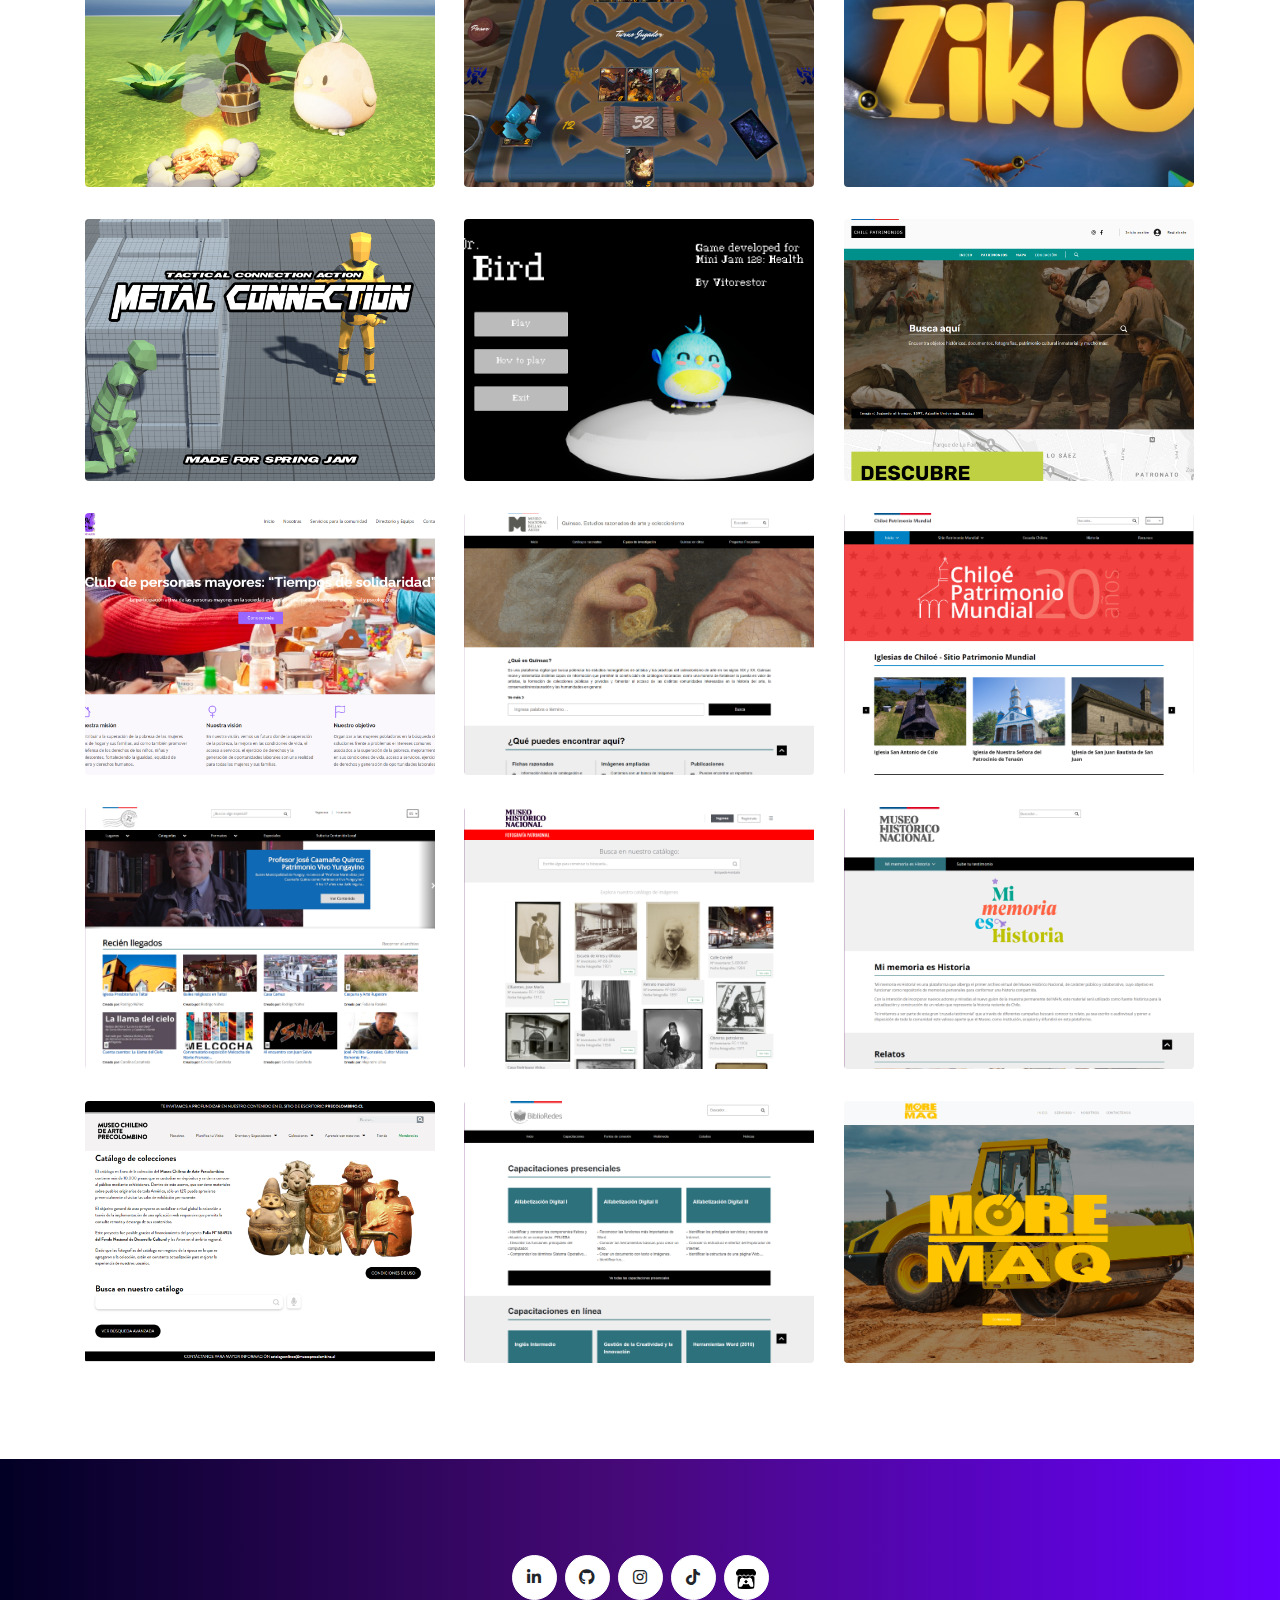
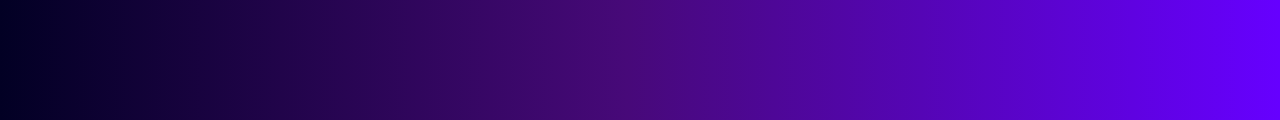
==== commit dc807978: "Update index.html" ====
--- a/index.html
+++ b/index.html
@@ -119,8 +119,7 @@
                 </div> -->
                 <div class="col-lg-12">
                     <h3 class="mb-4">Desarrollador de Videojuegos y Web</h3>
-                    <p>Ingeniero en Informática con una sólida trayectoria en programación y diseño de software, abarcando tanto aplicaciones web como de escritorio.
-                        Soy egresado de Ingeniería en Informática y actualmente desempeño el rol de jefe de Proyectos en el Ministerio de Cultura.<br>
+                    <p>Ingeniero en Informática con una sólida trayectoria en programación y diseño de software, abarcando tanto aplicaciones web como de escritorio. Soy egresado de Ingeniería en Informática y actualmente desempeño el rol de jefe de Proyectos en el Ministerio de Cultura.
 Me apasionan los videojuegos y deseo comenzar mi carrera en la industria de estos. Poseo habilidades en gestión de proyectos, creación de documentación técnica, resolución de problemas, entre otros.<br>
 Entusiasmado por aportar mis habilidades y experiencia a un entorno dinámico y desafiante en la industria, comprometiéndome a contribuir al crecimiento y la excelencia en cada proyecto en el que participe.
 </p>
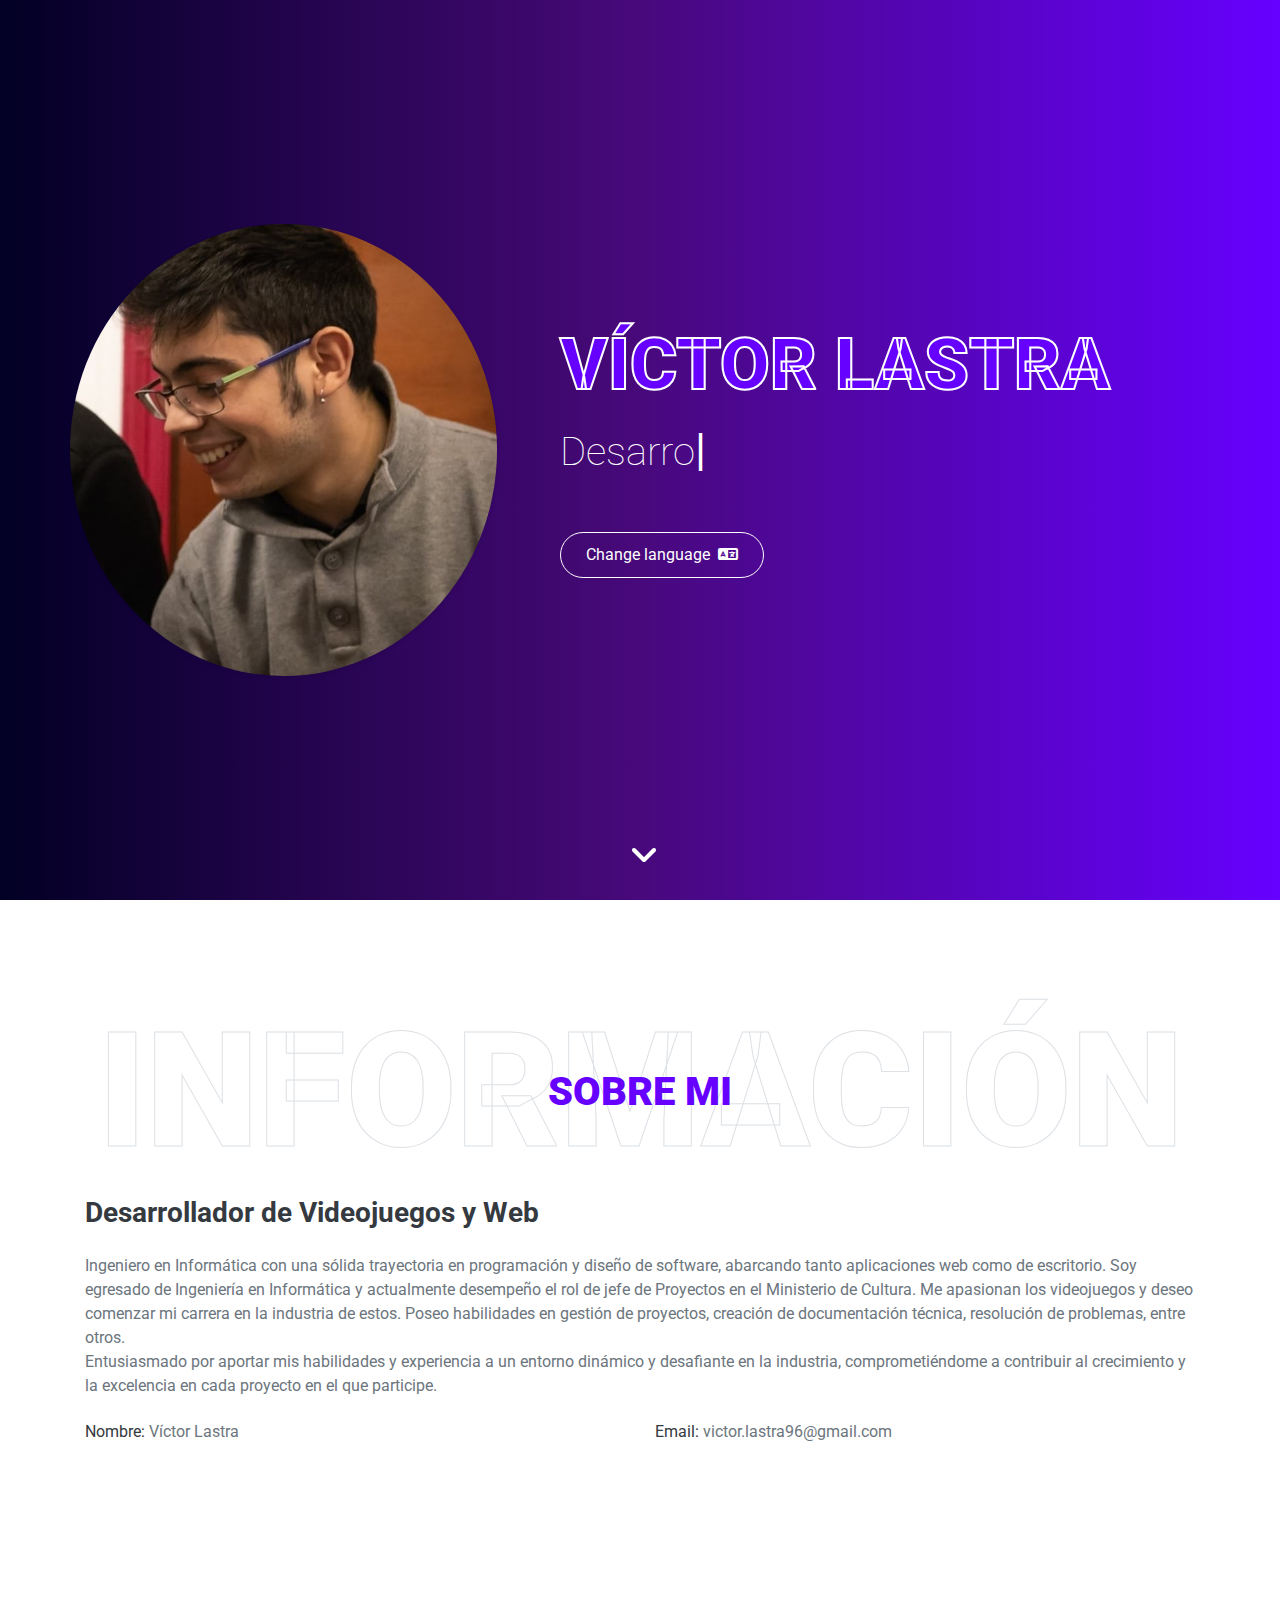
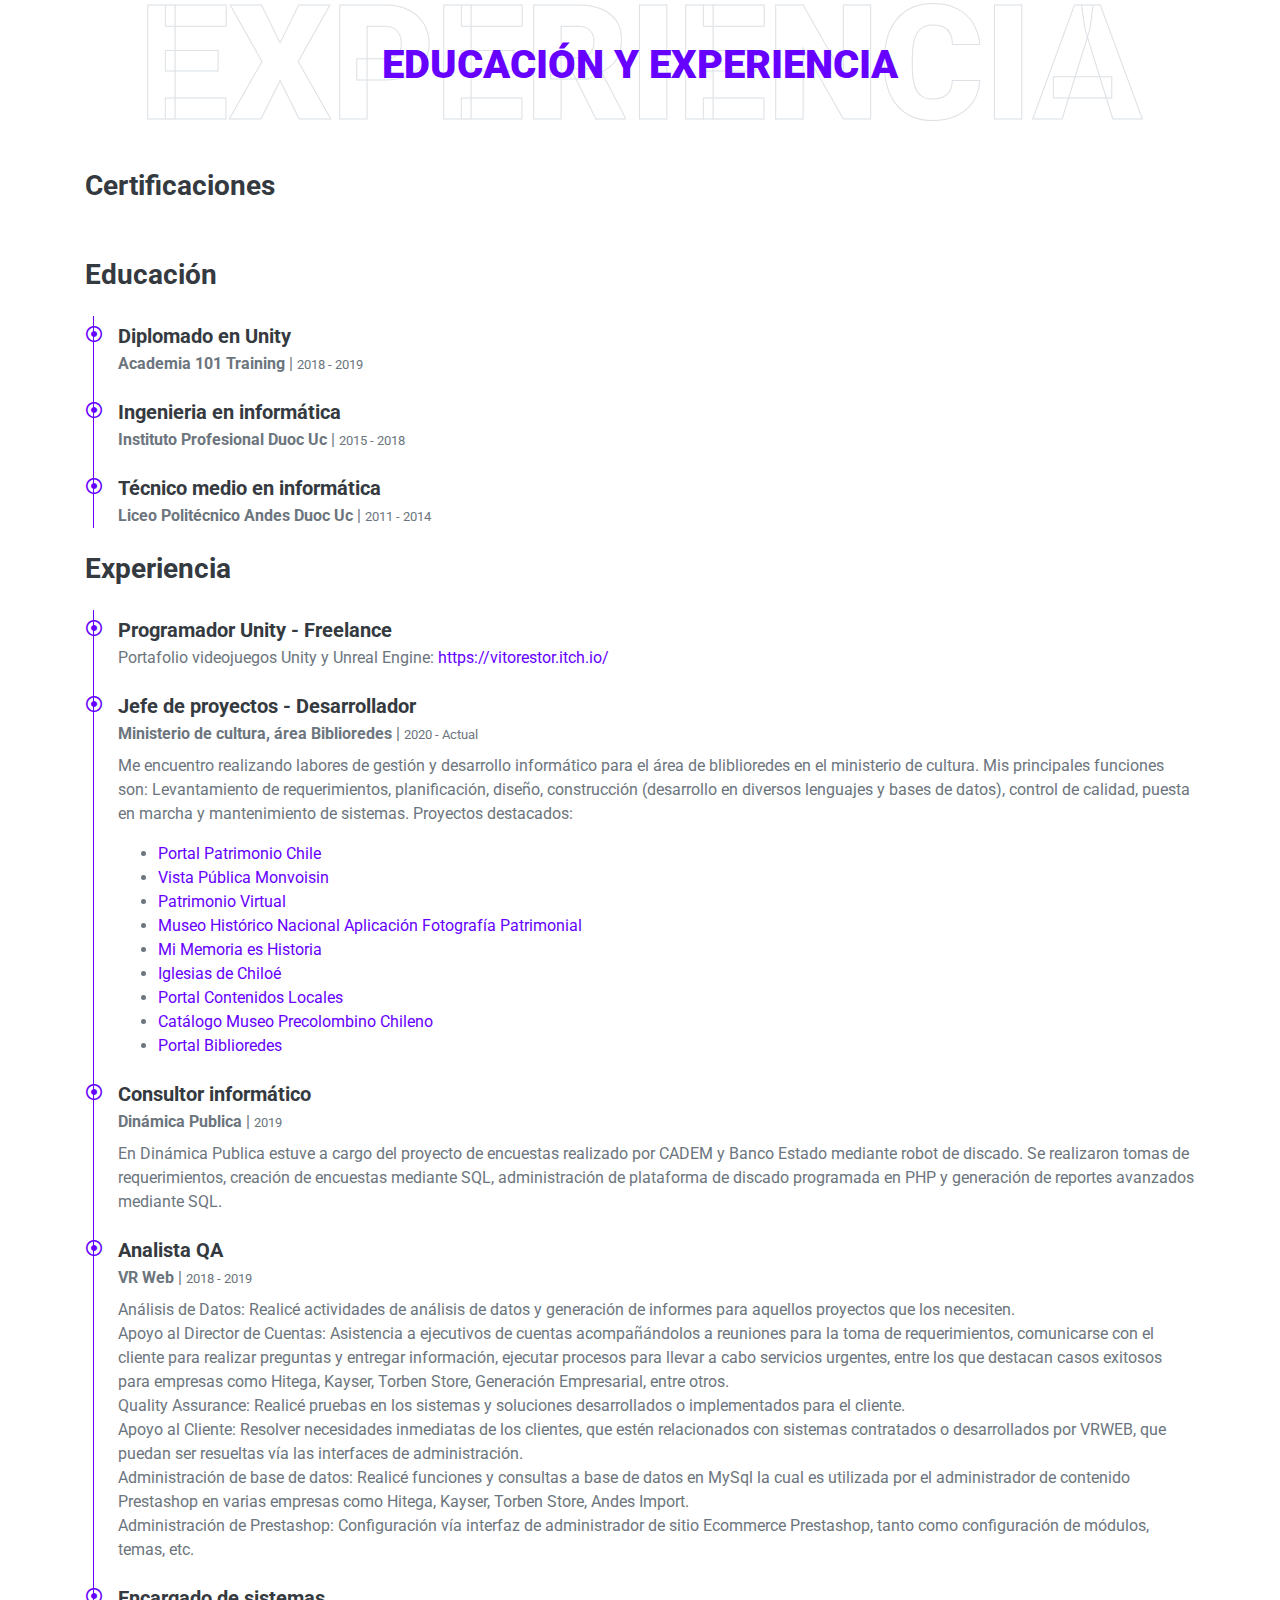
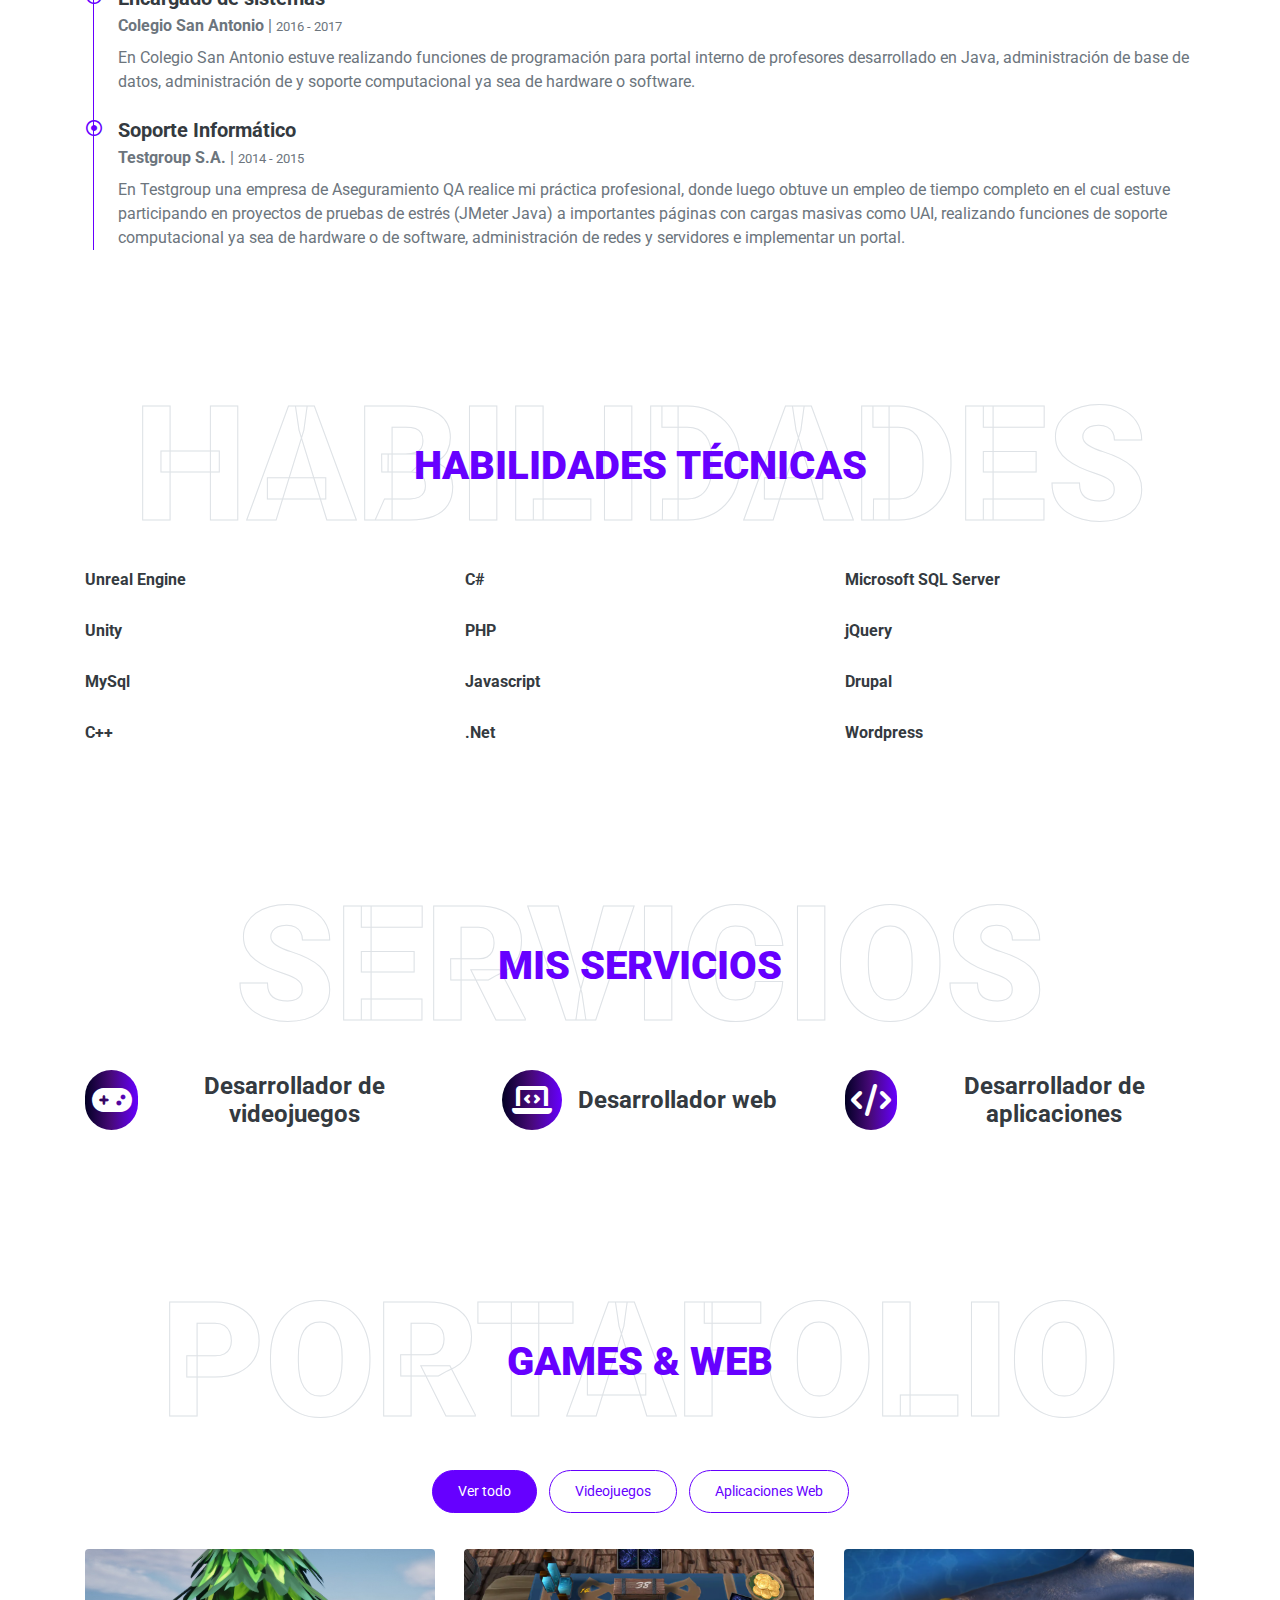
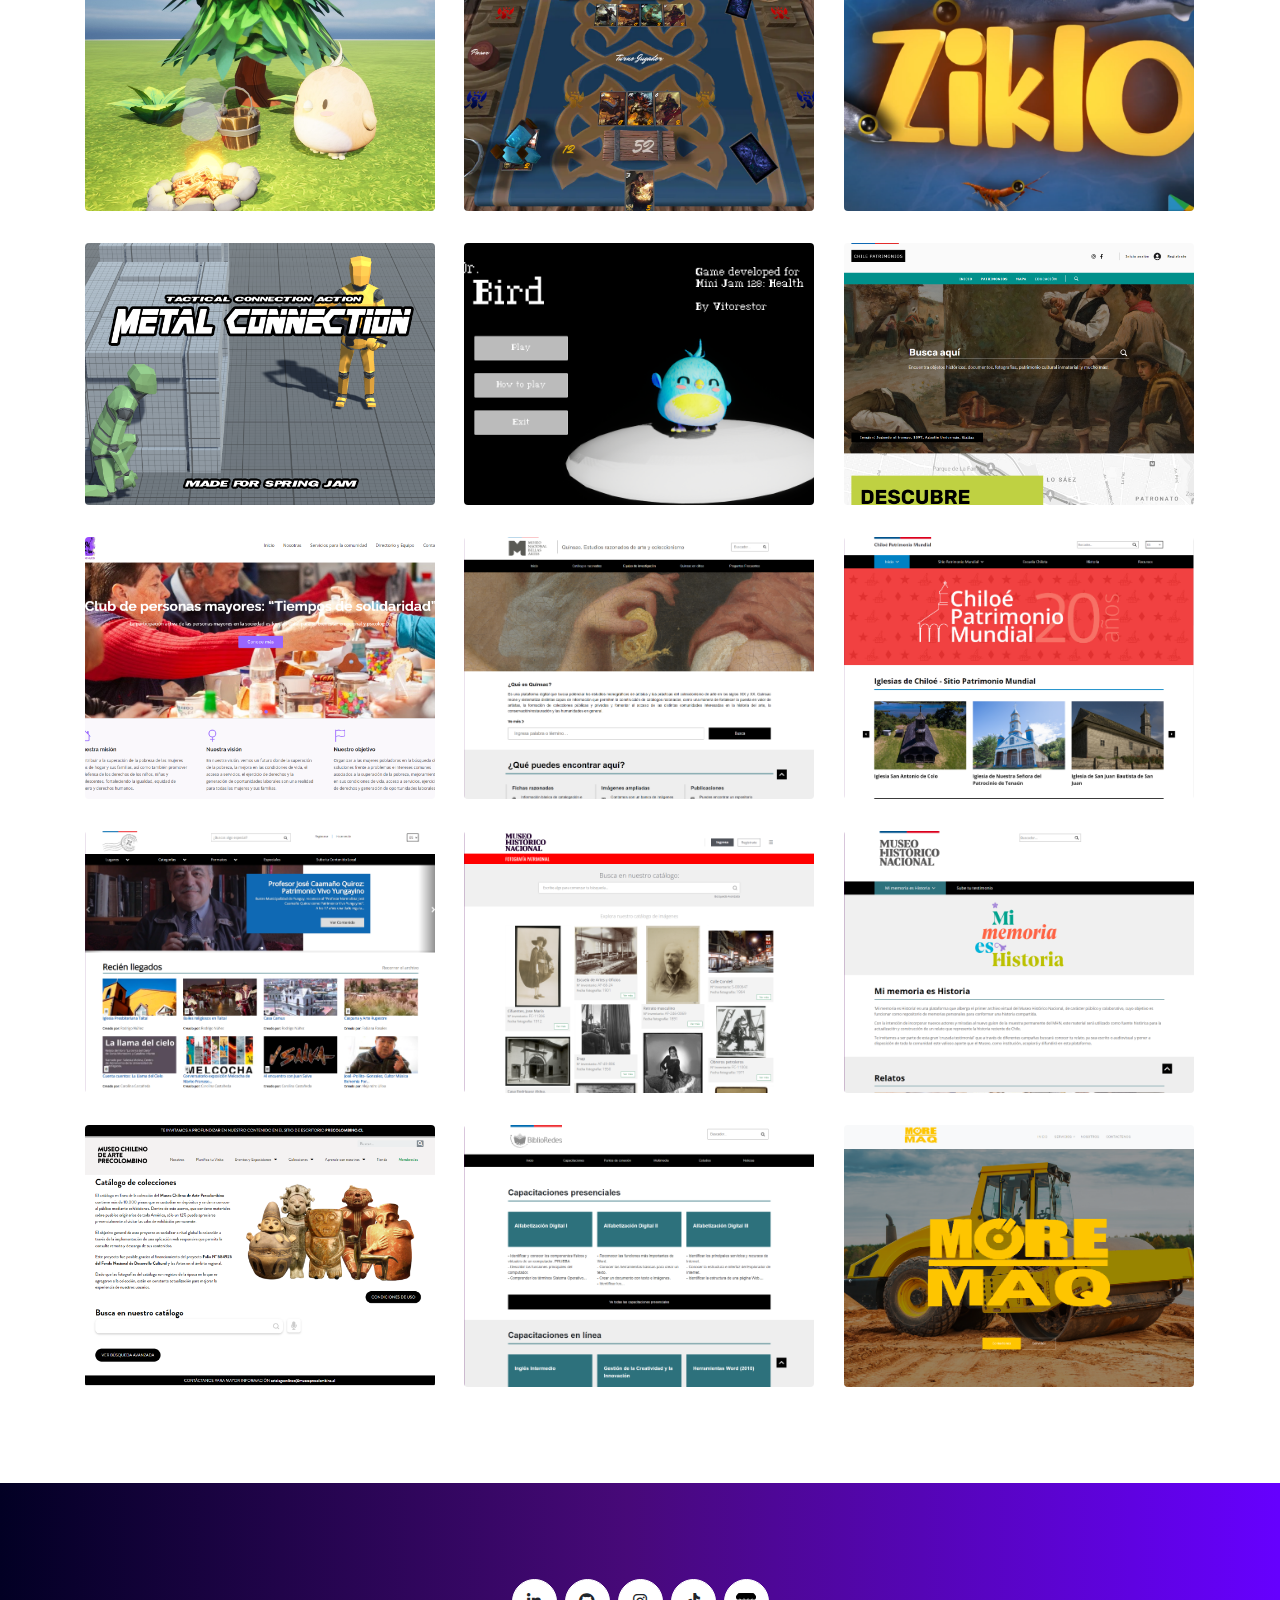
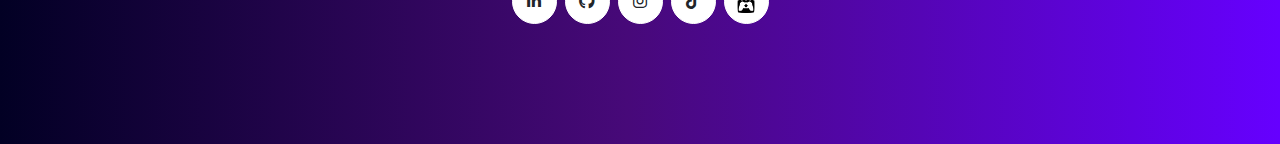
==== commit 4a3bfca8: "Update index.html" ====
--- a/index.html
+++ b/index.html
@@ -217,23 +217,26 @@
                                 mantenimiento de sistemas.
                                 Proyectos destacados:
                             <ul>
+                                <li><a target="_blank" href="https://www.chilepatrimonios.gob.cl/">Portal Patrimonio Chile</a>
+                                </li>
+                                 <li><a target="_blank" href="https://quinsac.mnba.gob.cl/">Vista Pública Monvoisin</a>
+                                </li>
+                                <li><a target="_blank" href="https://www.patrimoniovirtual.gob.cl/">Patrimonio Virtual</a>
+                                </li>
+                                <li><a target="_blank" href="https://www.fotografiapatrimonial.cl/">Museo Histórico
+                                        Nacional Aplicación
+                                        Fotografía Patrimonial</a></li>
                                 <li><a target="_blank" href="https://mimemoria.mhn.gob.cl/">Mi Memoria es Historia</a>
                                 </li>
                                 <li><a target="_blank" href="https://chiloepatrimoniomundial.gob.cl/">Iglesias de
                                         Chiloé</a></li>
-                                <li><a target="_blank" href="https://www.fotografiapatrimonial.cl/">Museo Histórico
-                                        Nacional Aplicación
-                                        Fotografía Patrimonial</a></li>
+                                
                                 <li><a target="_blank" href="https://www.contenidoslocales.cl/">Portal Contenidos
                                         Locales</a></li>
                                 <li><a target="_blank" href="https://museo.precolombino.cl/catalogo-en-linea/">Catálogo
                                         Museo
                                         Precolombino Chileno</a></li>
                                 <li><a target="_blank" href="https://www.biblioredes.gob.cl/">Portal Biblioredes</a>
-                                </li>
-                                <li><a target="_blank" href="https://quinsac.mnba.gob.cl/">Vista Pública Monvoisin</a>
-                                </li>
-                                <li><a target="_blank" href="https://www.chilepatrimonios.gob.cl/">Portal Patrimonio Chile</a>
                                 </li>
 
                             </ul>
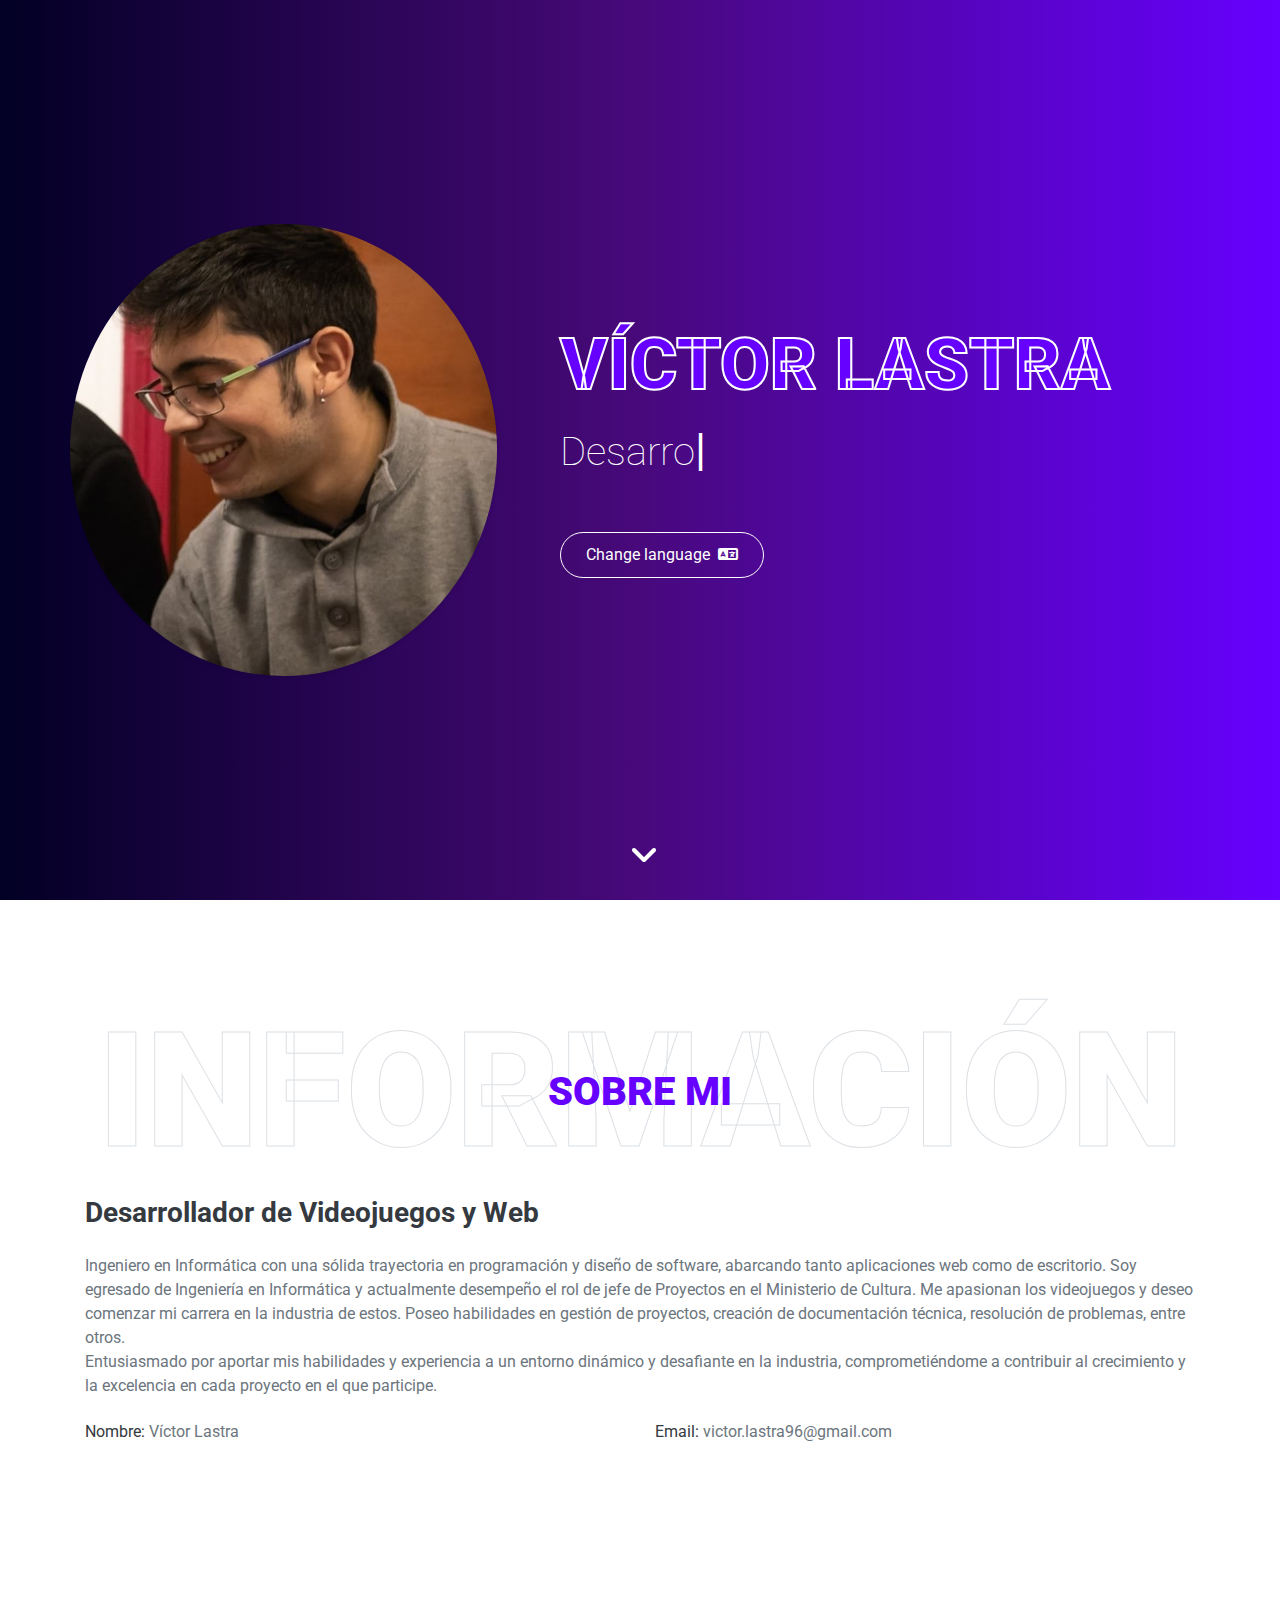
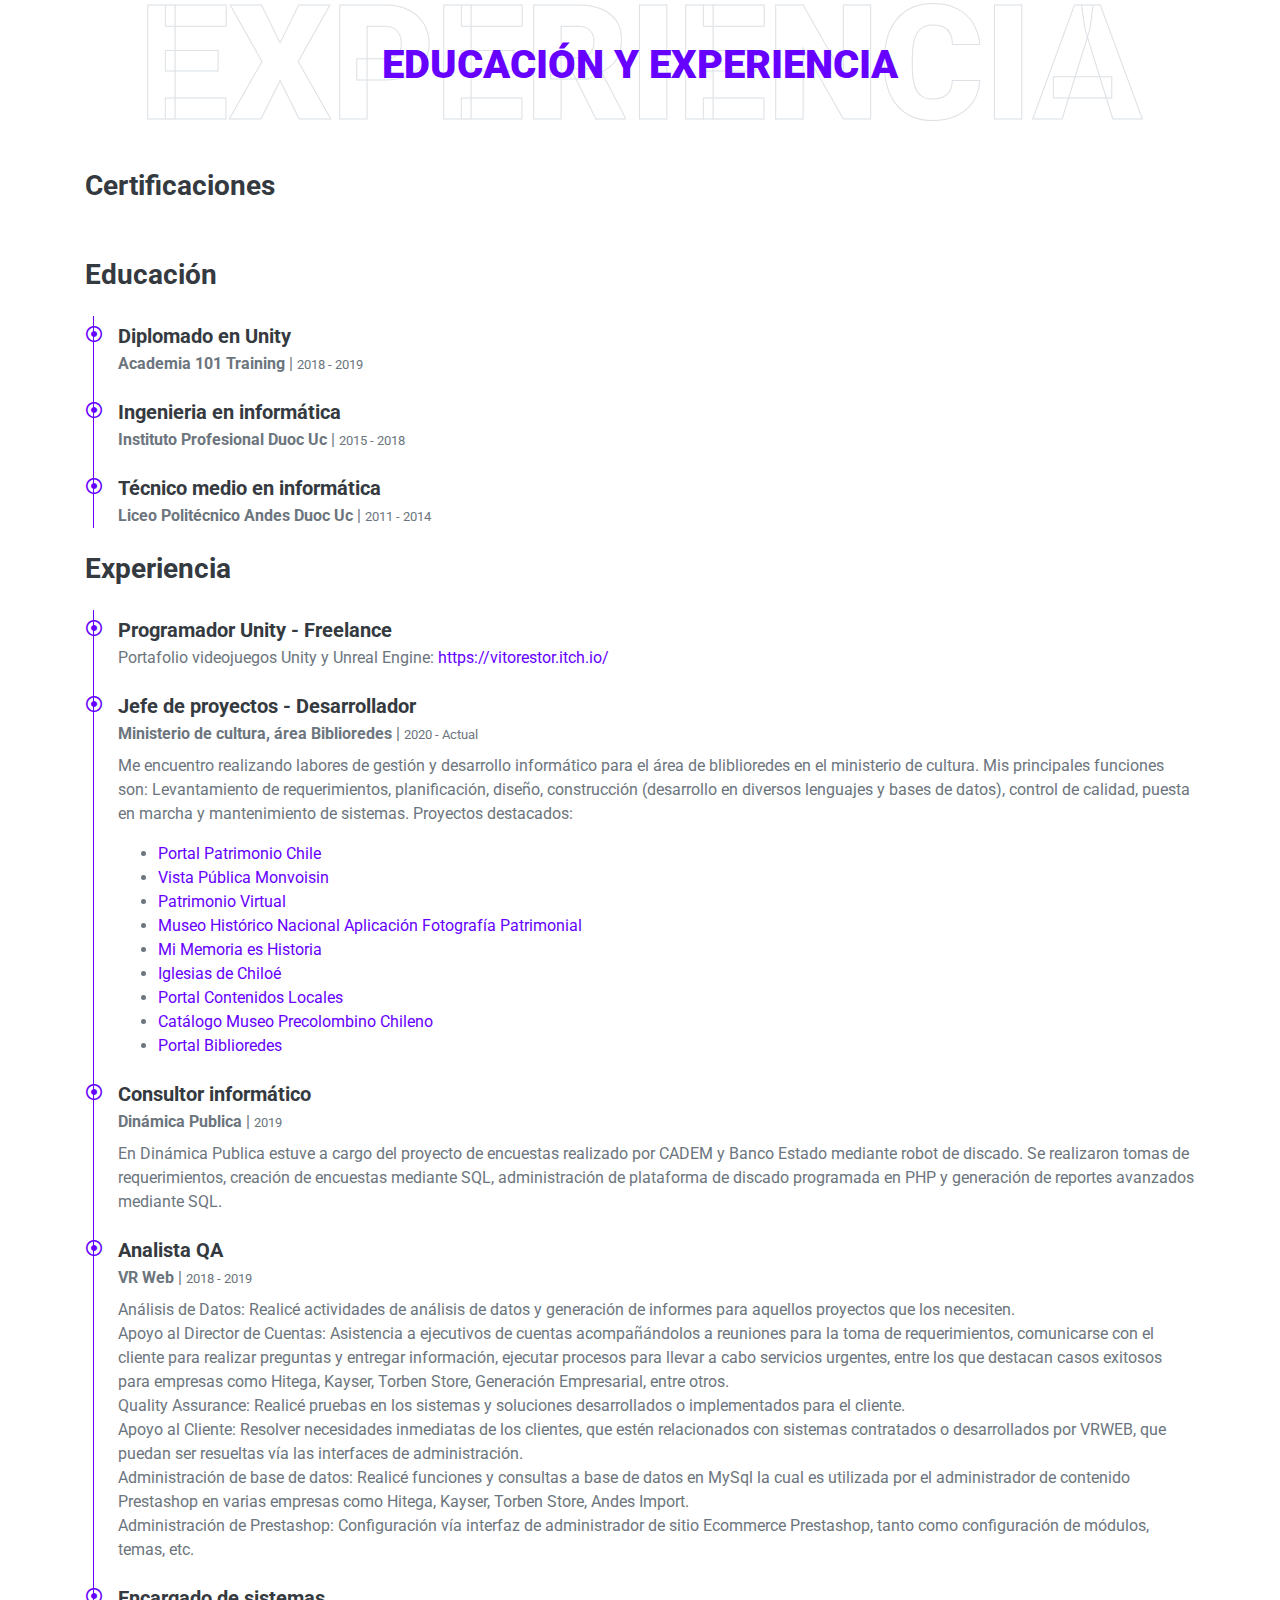
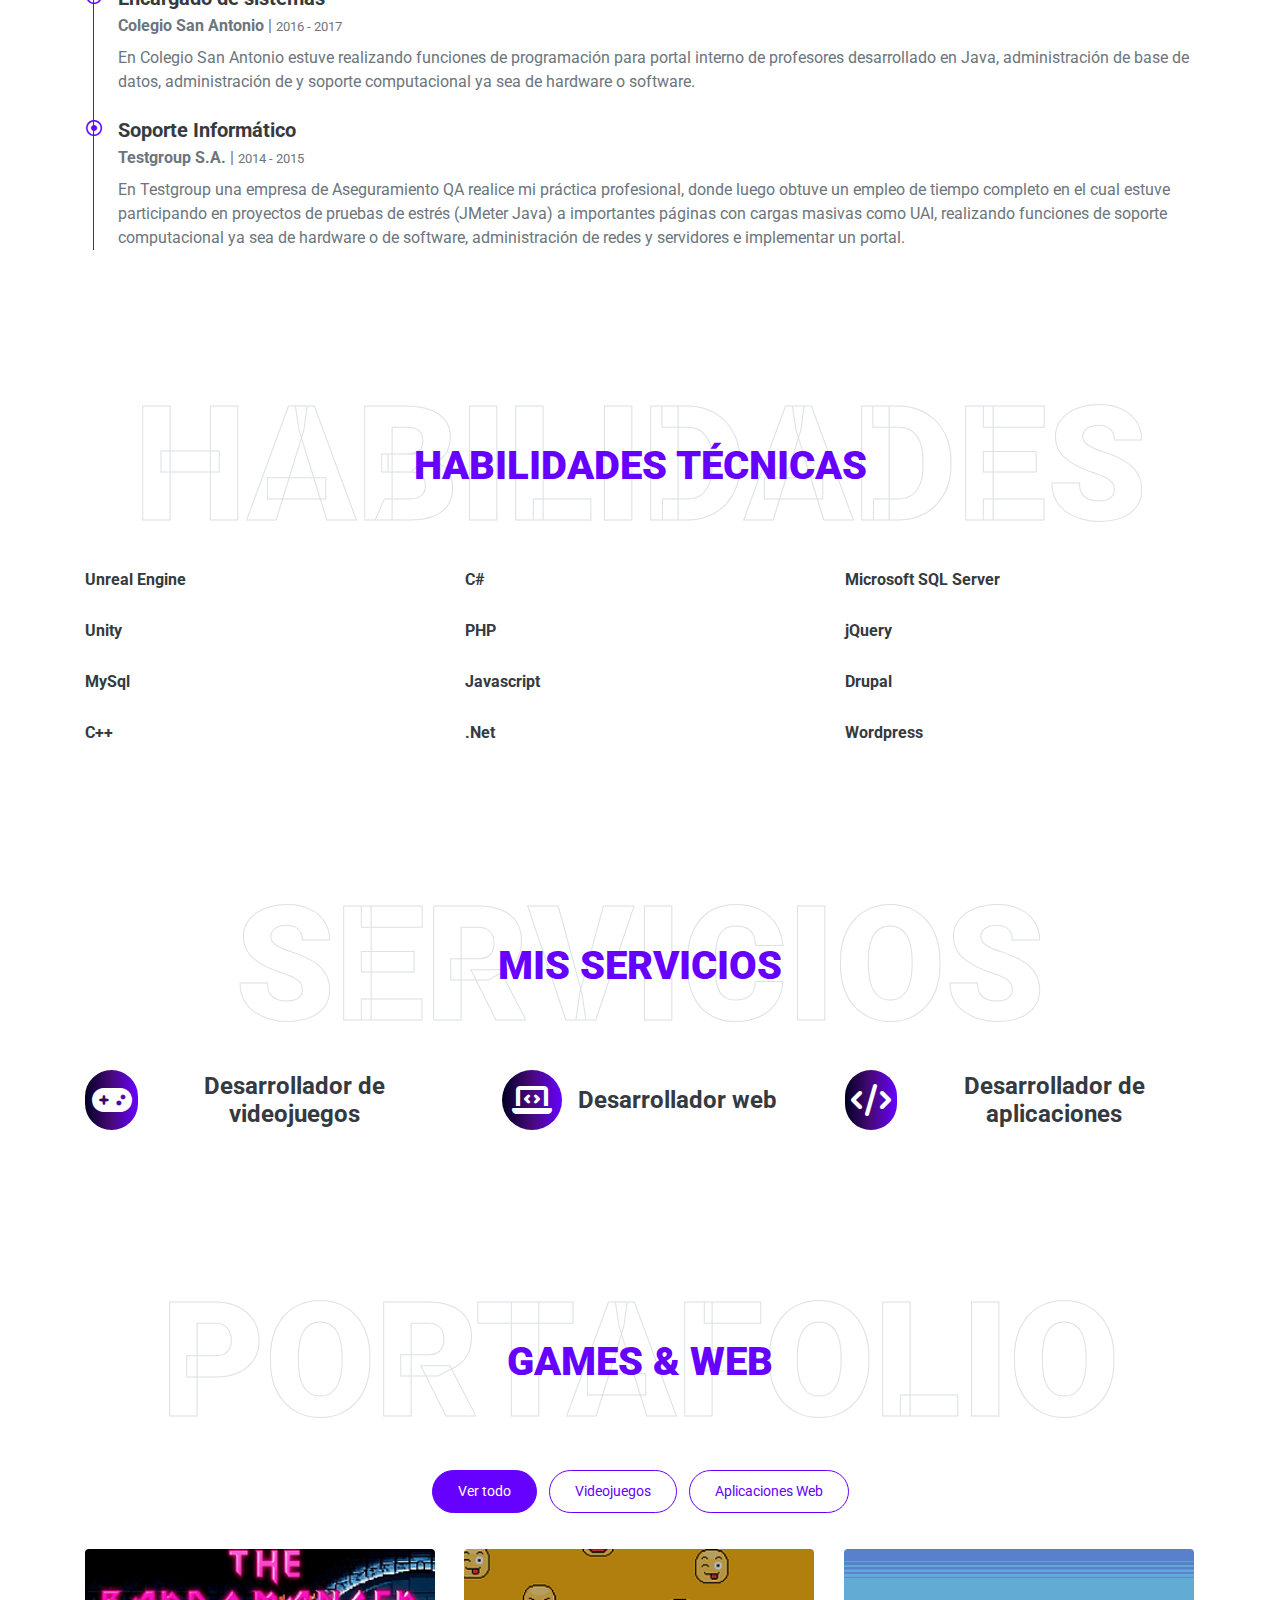
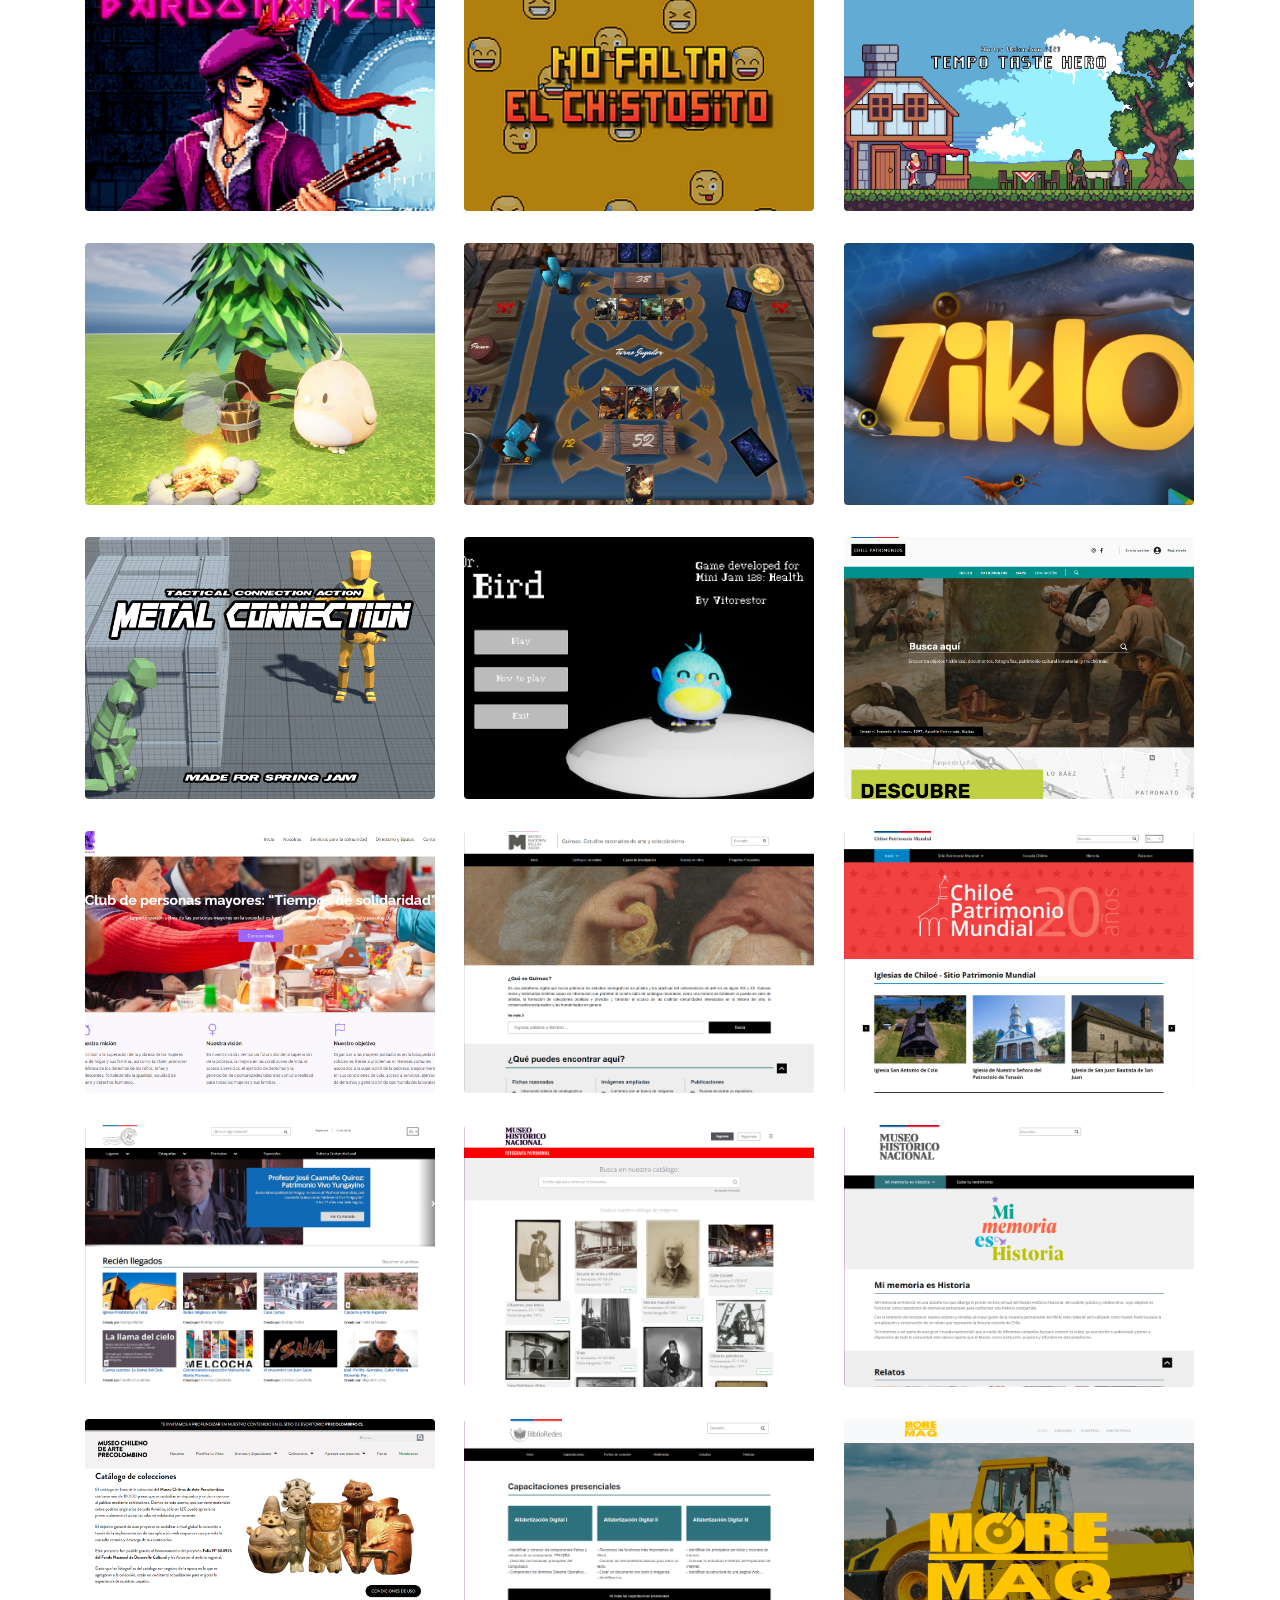
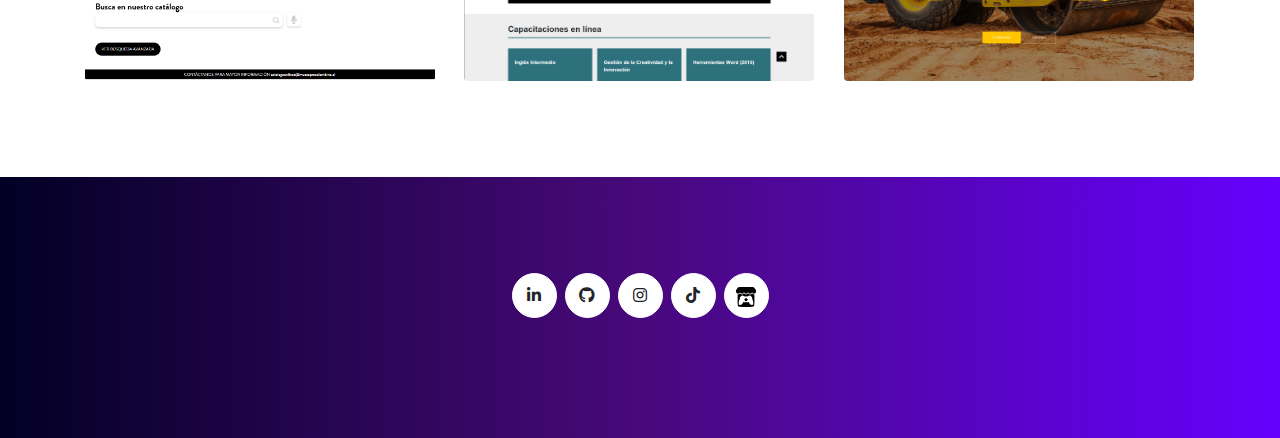
==== commit f01d6821: "Cambios" ====
--- a/index.html
+++ b/index.html
@@ -452,6 +452,39 @@
             <div class="row portfolio-container">
                 <div class="col-lg-4 col-md-6 mb-4 portfolio-item first">
                     <div class="position-relative overflow-hidden mb-2">
+                        <img class="img-fluid rounded w-100" src="img/tbm.png" alt="">
+                        <div class="portfolio-btn bg-primary d-flex align-items-center justify-content-center">
+                            <a target="_blank" href="https://adevelguy.itch.io/the-bardomancer">
+                                <i class="text-white fa-solid fa-arrow-up-right-from-square"
+                                    style="font-size: 60px;"></i>
+                            </a>
+                        </div>
+                    </div>
+                </div>
+                <div class="col-lg-4 col-md-6 mb-4 portfolio-item first">
+                    <div class="position-relative overflow-hidden mb-2">
+                        <img class="img-fluid rounded w-100" src="img/nfec.png" alt="">
+                        <div class="portfolio-btn bg-primary d-flex align-items-center justify-content-center">
+                            <a target="_blank" href="https://vitorestor.itch.io/no-falta-el-chistosito">
+                                <i class="text-white fa-solid fa-arrow-up-right-from-square"
+                                    style="font-size: 60px;"></i>
+                            </a>
+                        </div>
+                    </div>
+                </div>
+                <div class="col-lg-4 col-md-6 mb-4 portfolio-item first">
+                    <div class="position-relative overflow-hidden mb-2">
+                        <img class="img-fluid rounded w-100" src="img/tth.png" alt="">
+                        <div class="portfolio-btn bg-primary d-flex align-items-center justify-content-center">
+                            <a target="_blank" href="https://vitorestor.itch.io/tempo-taste-hero">
+                                <i class="text-white fa-solid fa-arrow-up-right-from-square"
+                                    style="font-size: 60px;"></i>
+                            </a>
+                        </div>
+                    </div>
+                </div>
+                <div class="col-lg-4 col-md-6 mb-4 portfolio-item first">
+                    <div class="position-relative overflow-hidden mb-2">
                         <img class="img-fluid rounded w-100" src="img/indev.jpeg" alt="">
                         <div class="portfolio-btn bg-primary d-flex align-items-center justify-content-center">
                             <h5 class="text-white font-weight-bold mb-1">En desarrollo <br><br>
@@ -475,7 +508,7 @@
                     <div class="position-relative overflow-hidden mb-2">
                         <img class="img-fluid rounded w-100" src="img/gwentv2.png" alt="">
                         <div class="portfolio-btn bg-primary d-flex align-items-center justify-content-center">
-                            <a target="_blank" href="https://gamejolt.com/games/AnotherkindofGwent/450909">
+                            <a target="_blank" href="https://vitorestor.itch.io/anotherkindofgwent">
                                 <i class="text-white fa-solid fa-arrow-up-right-from-square"
                                     style="font-size: 60px;"></i>
                             </a>
@@ -486,7 +519,7 @@
                     <div class="position-relative overflow-hidden mb-2">
                         <img class="img-fluid rounded w-100" src="img/Ziklo.png" alt="">
                         <div class="portfolio-btn bg-primary d-flex align-items-center justify-content-center">
-                            <a target="_blank" href="https://gamejolt.com/games/ziklo/430790">
+                            <a target="_blank" href="https://vitorestor.itch.io/ziklo">
                                 <i class="text-white fa-solid fa-arrow-up-right-from-square"
                                     style="font-size: 60px;"></i>
                             </a>
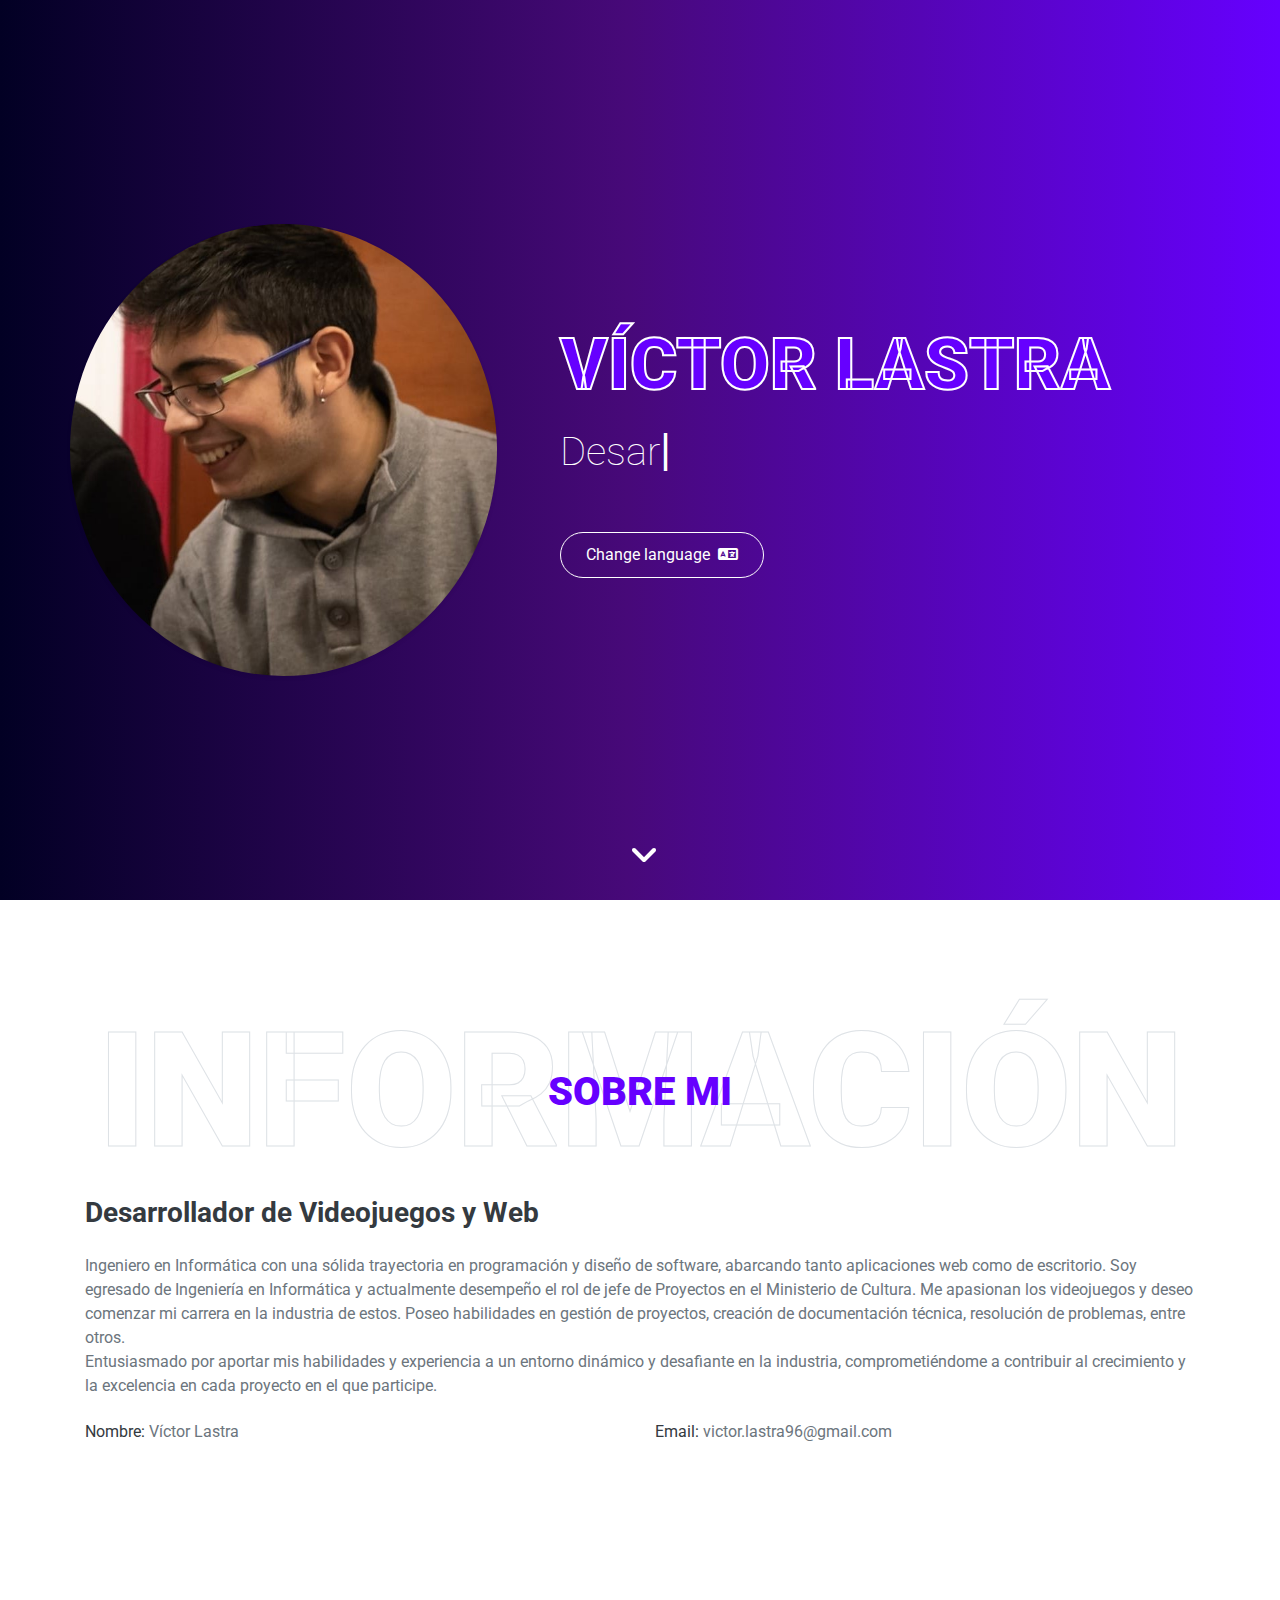
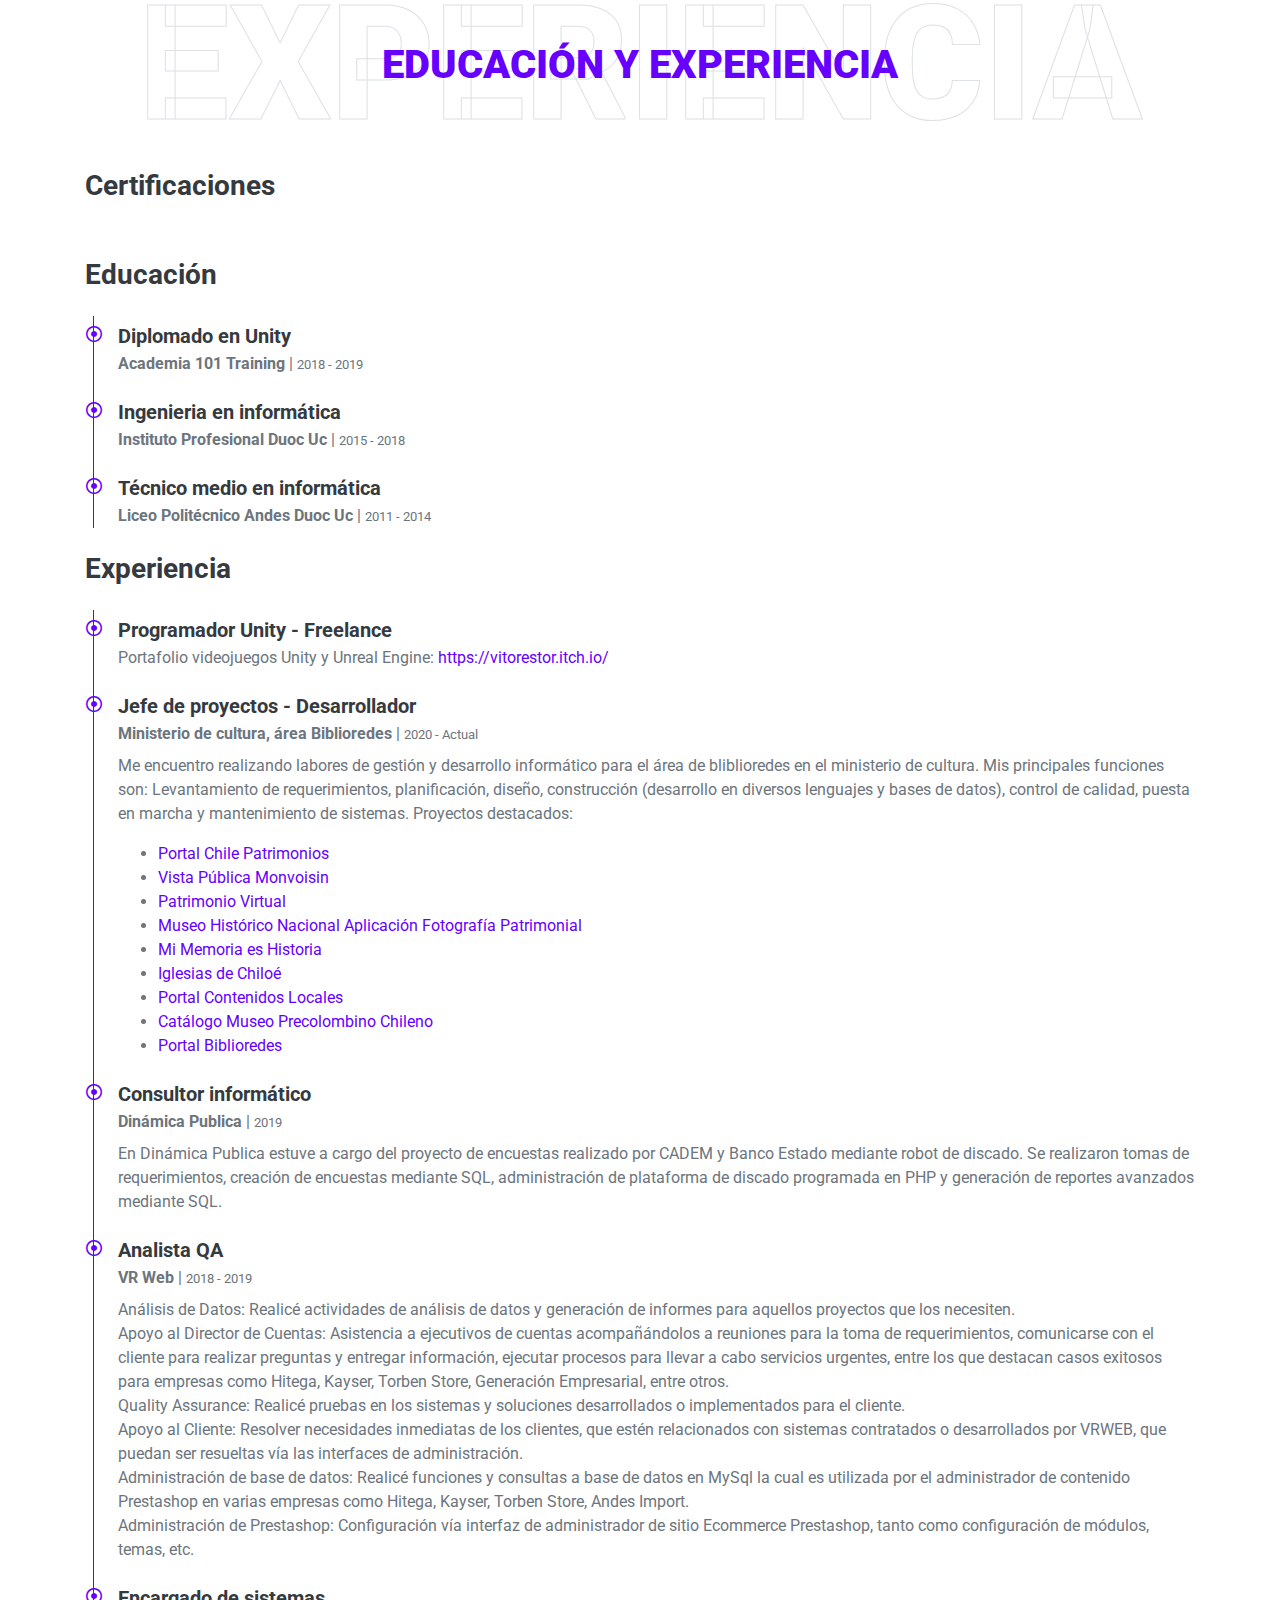
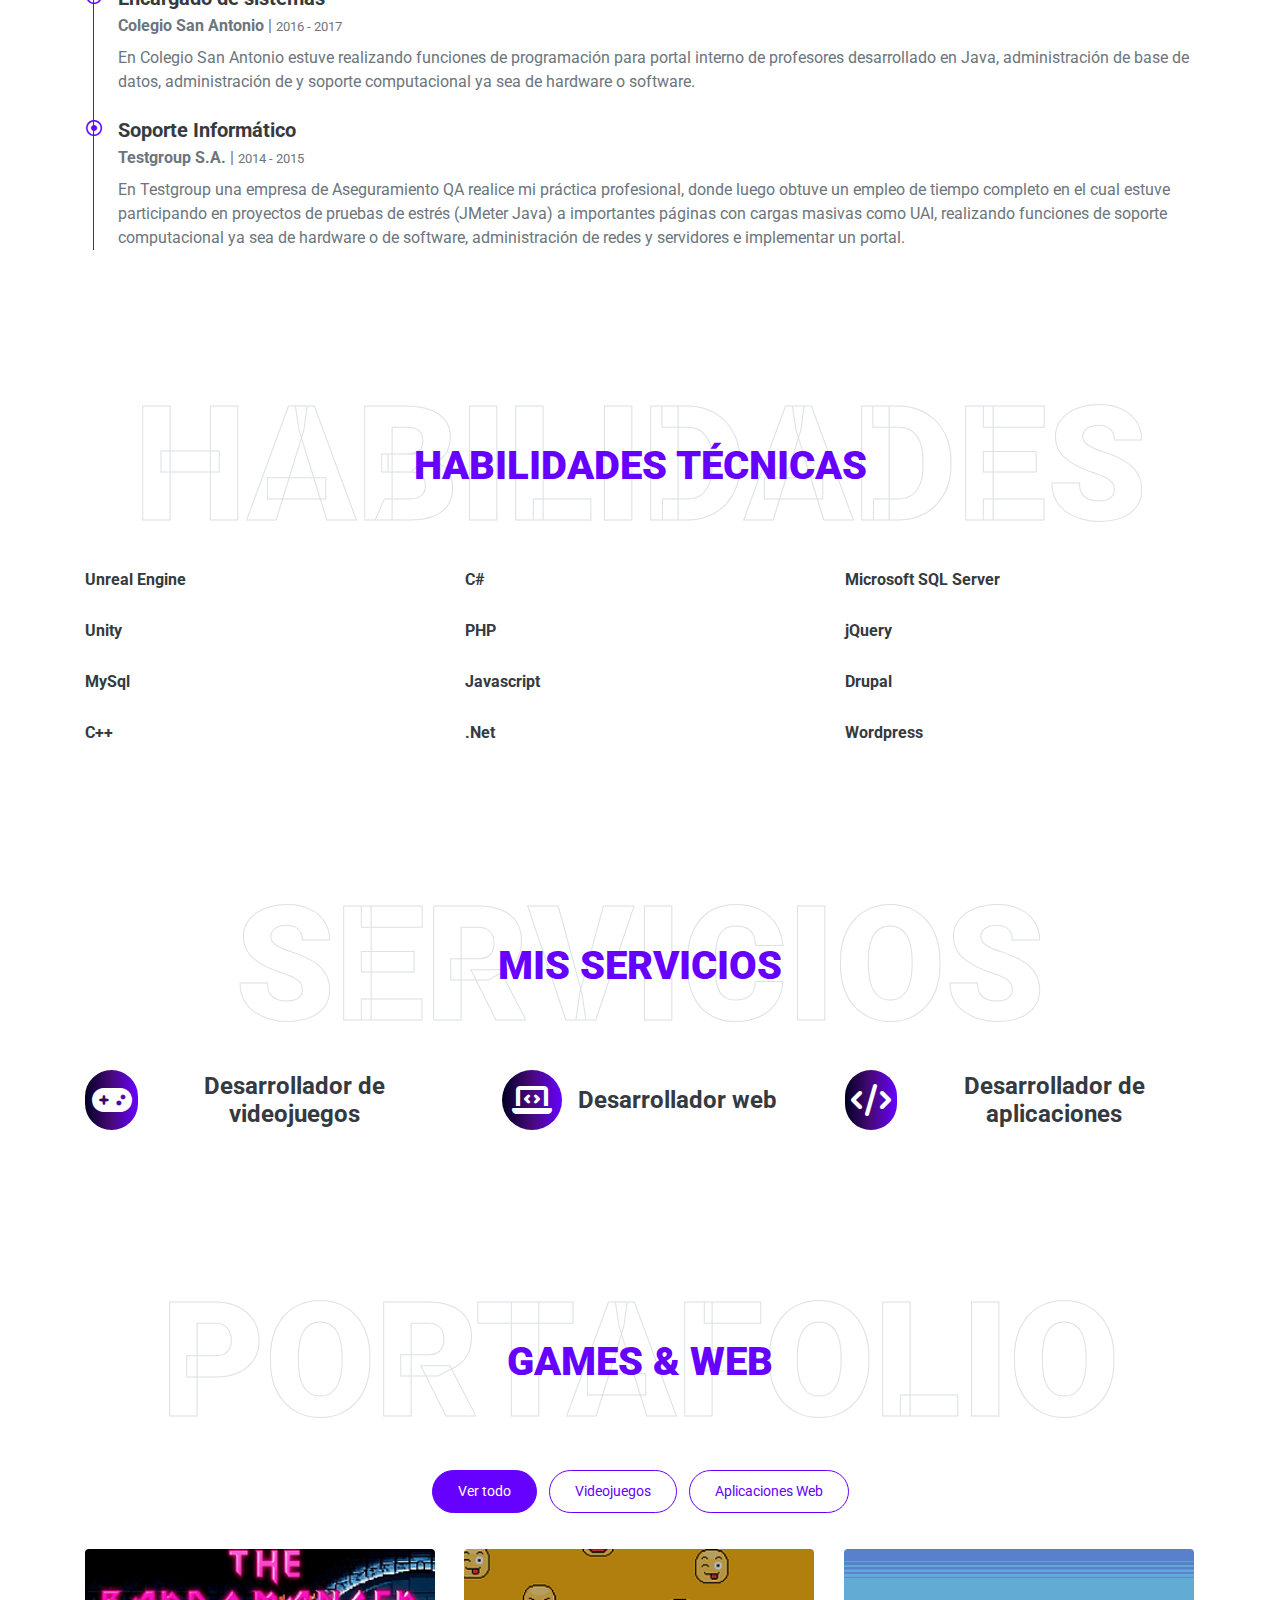
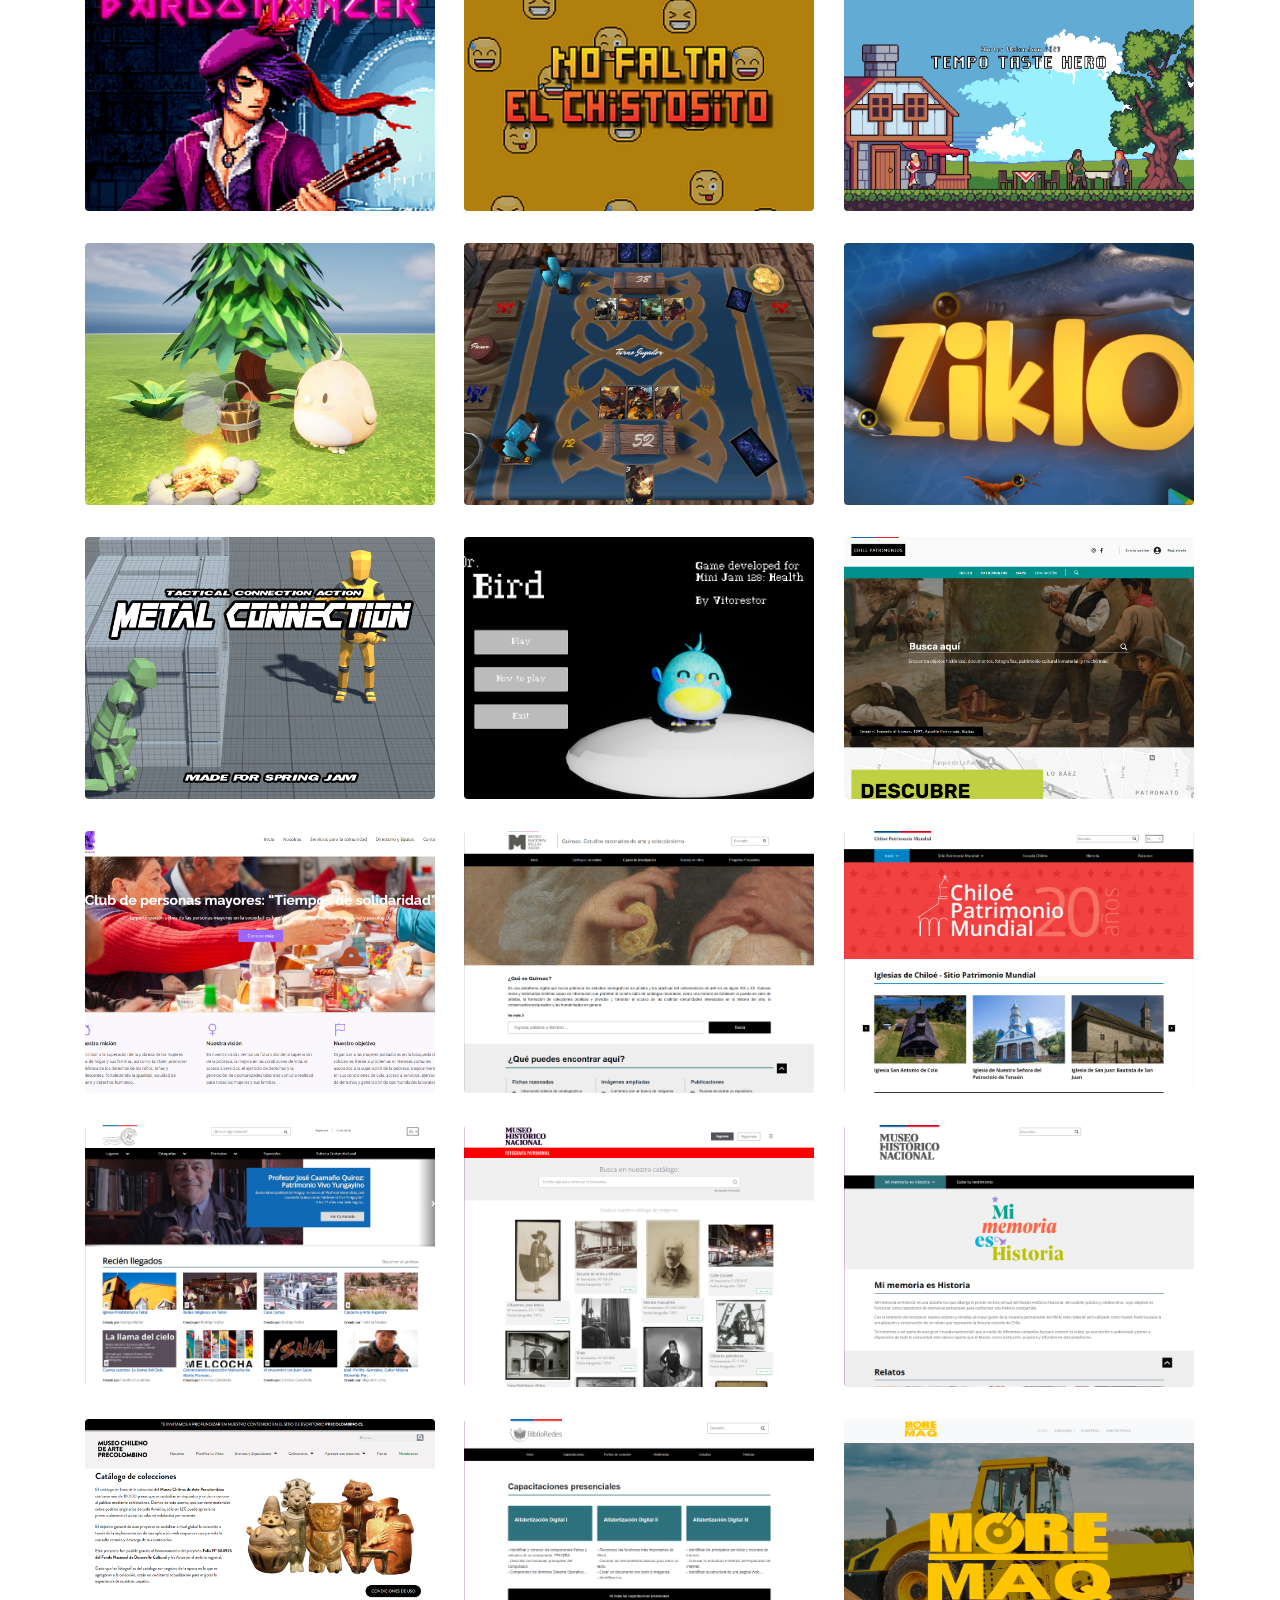
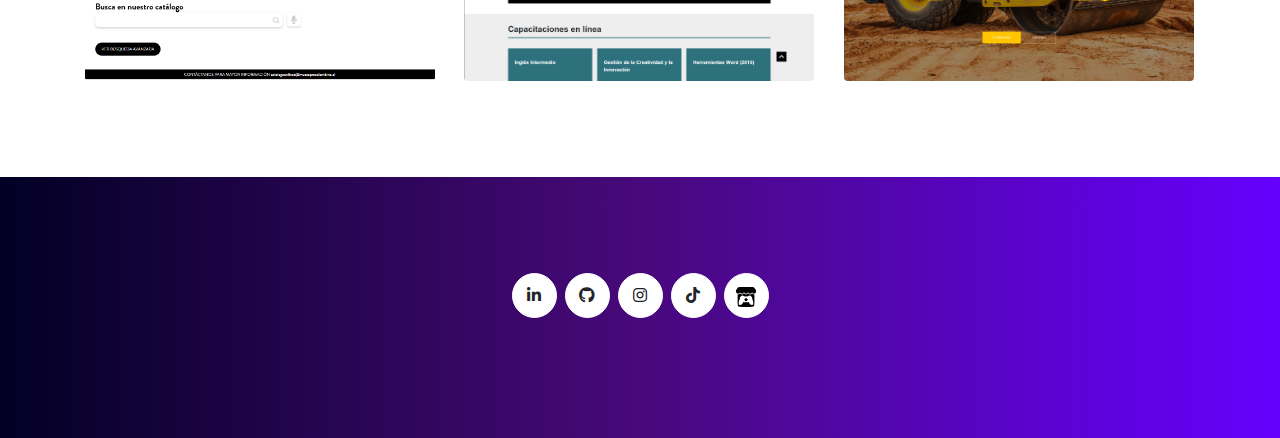
==== commit 89d1c475: "Chile patrimonios" ====
--- a/index.html
+++ b/index.html
@@ -217,7 +217,7 @@
                                 mantenimiento de sistemas.
                                 Proyectos destacados:
                             <ul>
-                                <li><a target="_blank" href="https://www.chilepatrimonios.gob.cl/">Portal Patrimonio Chile</a>
+                                <li><a target="_blank" href="https://www.chilepatrimonios.gob.cl/">Portal Chile Patrimonios</a>
                                 </li>
                                  <li><a target="_blank" href="https://quinsac.mnba.gob.cl/">Vista Pública Monvoisin</a>
                                 </li>
